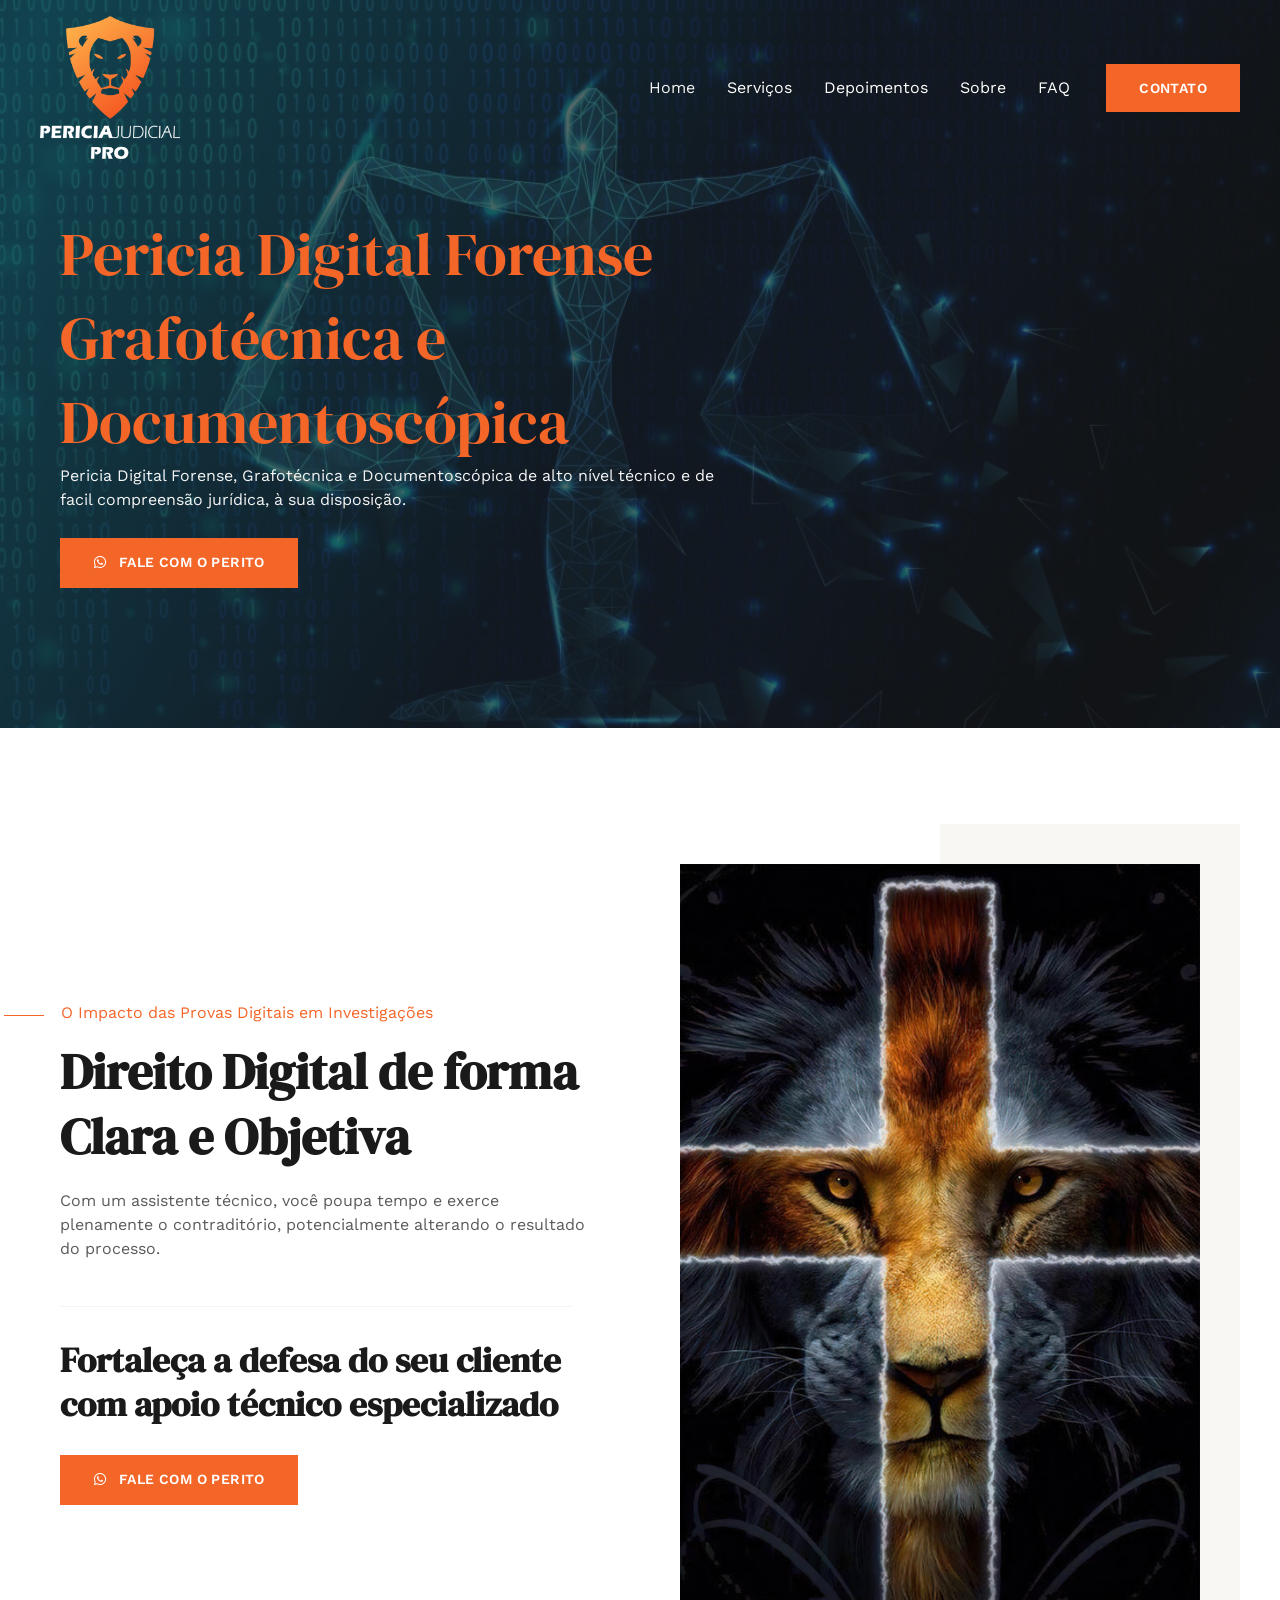
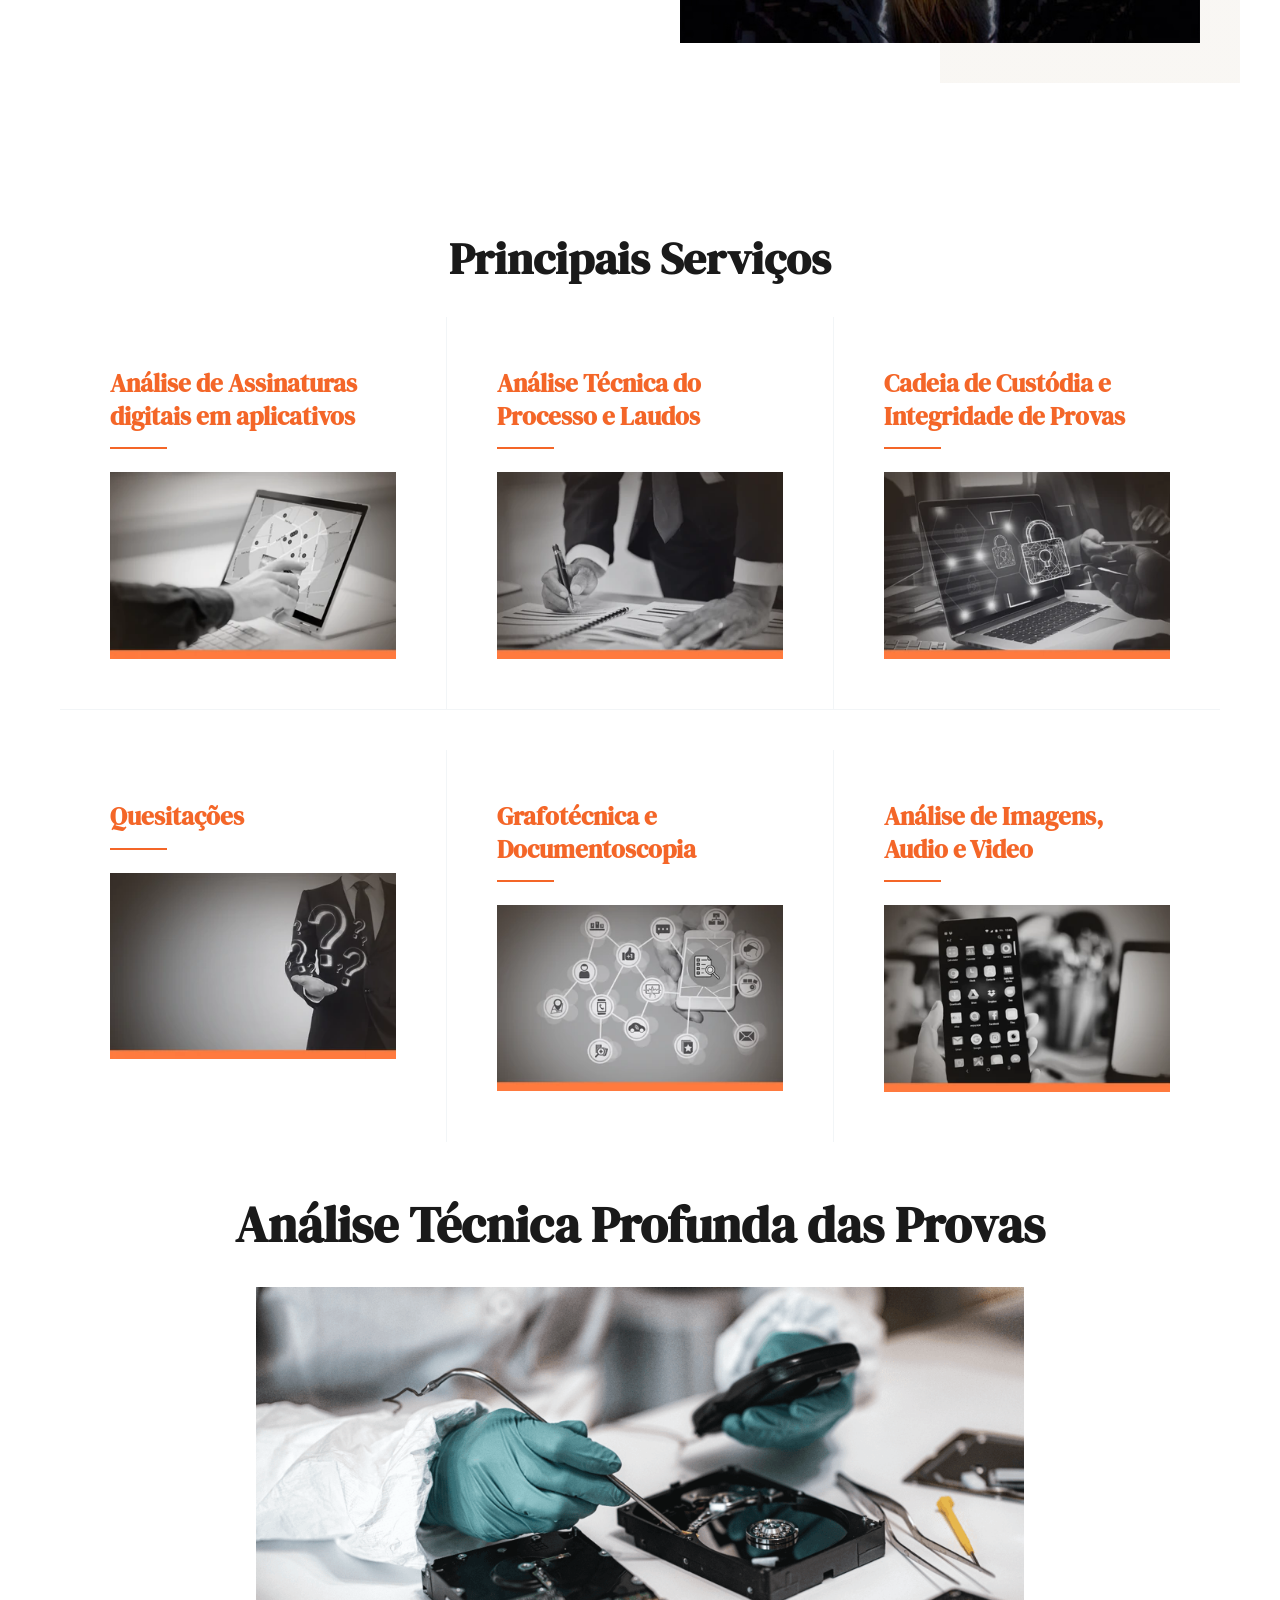
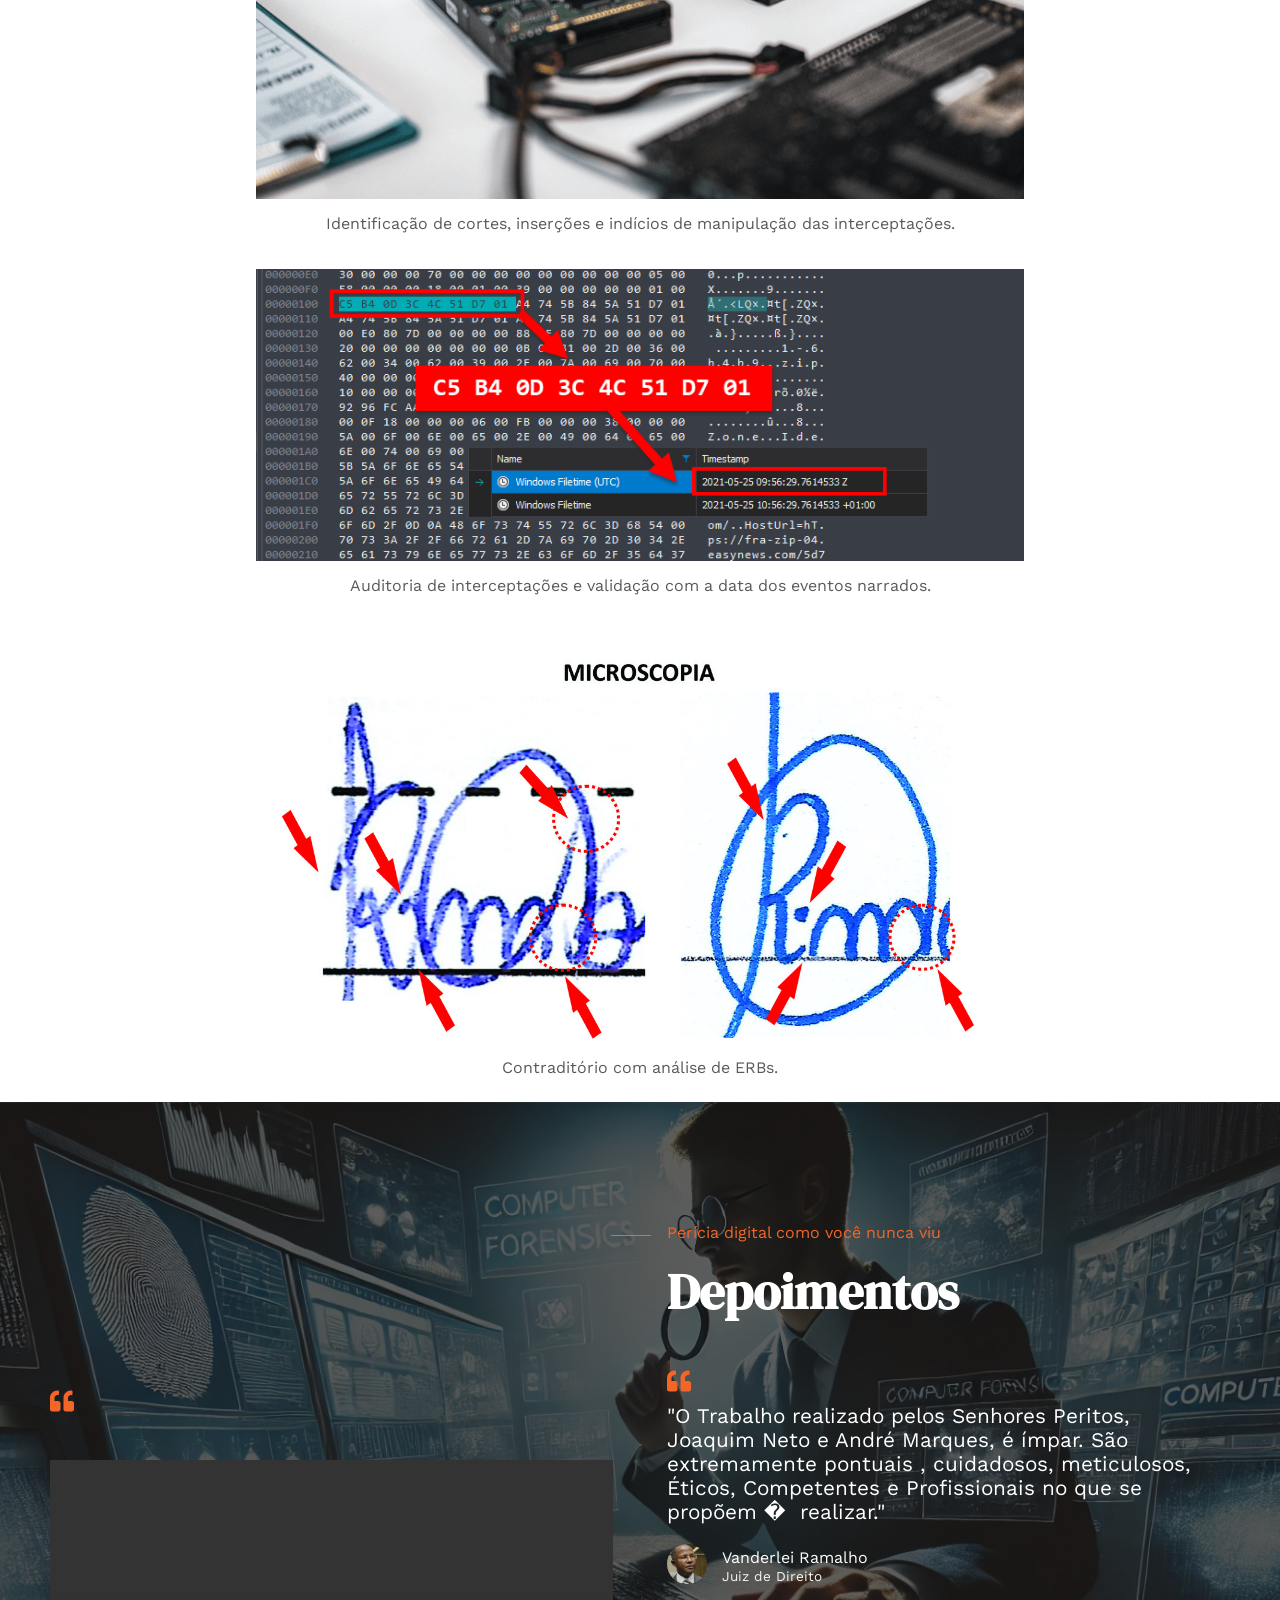
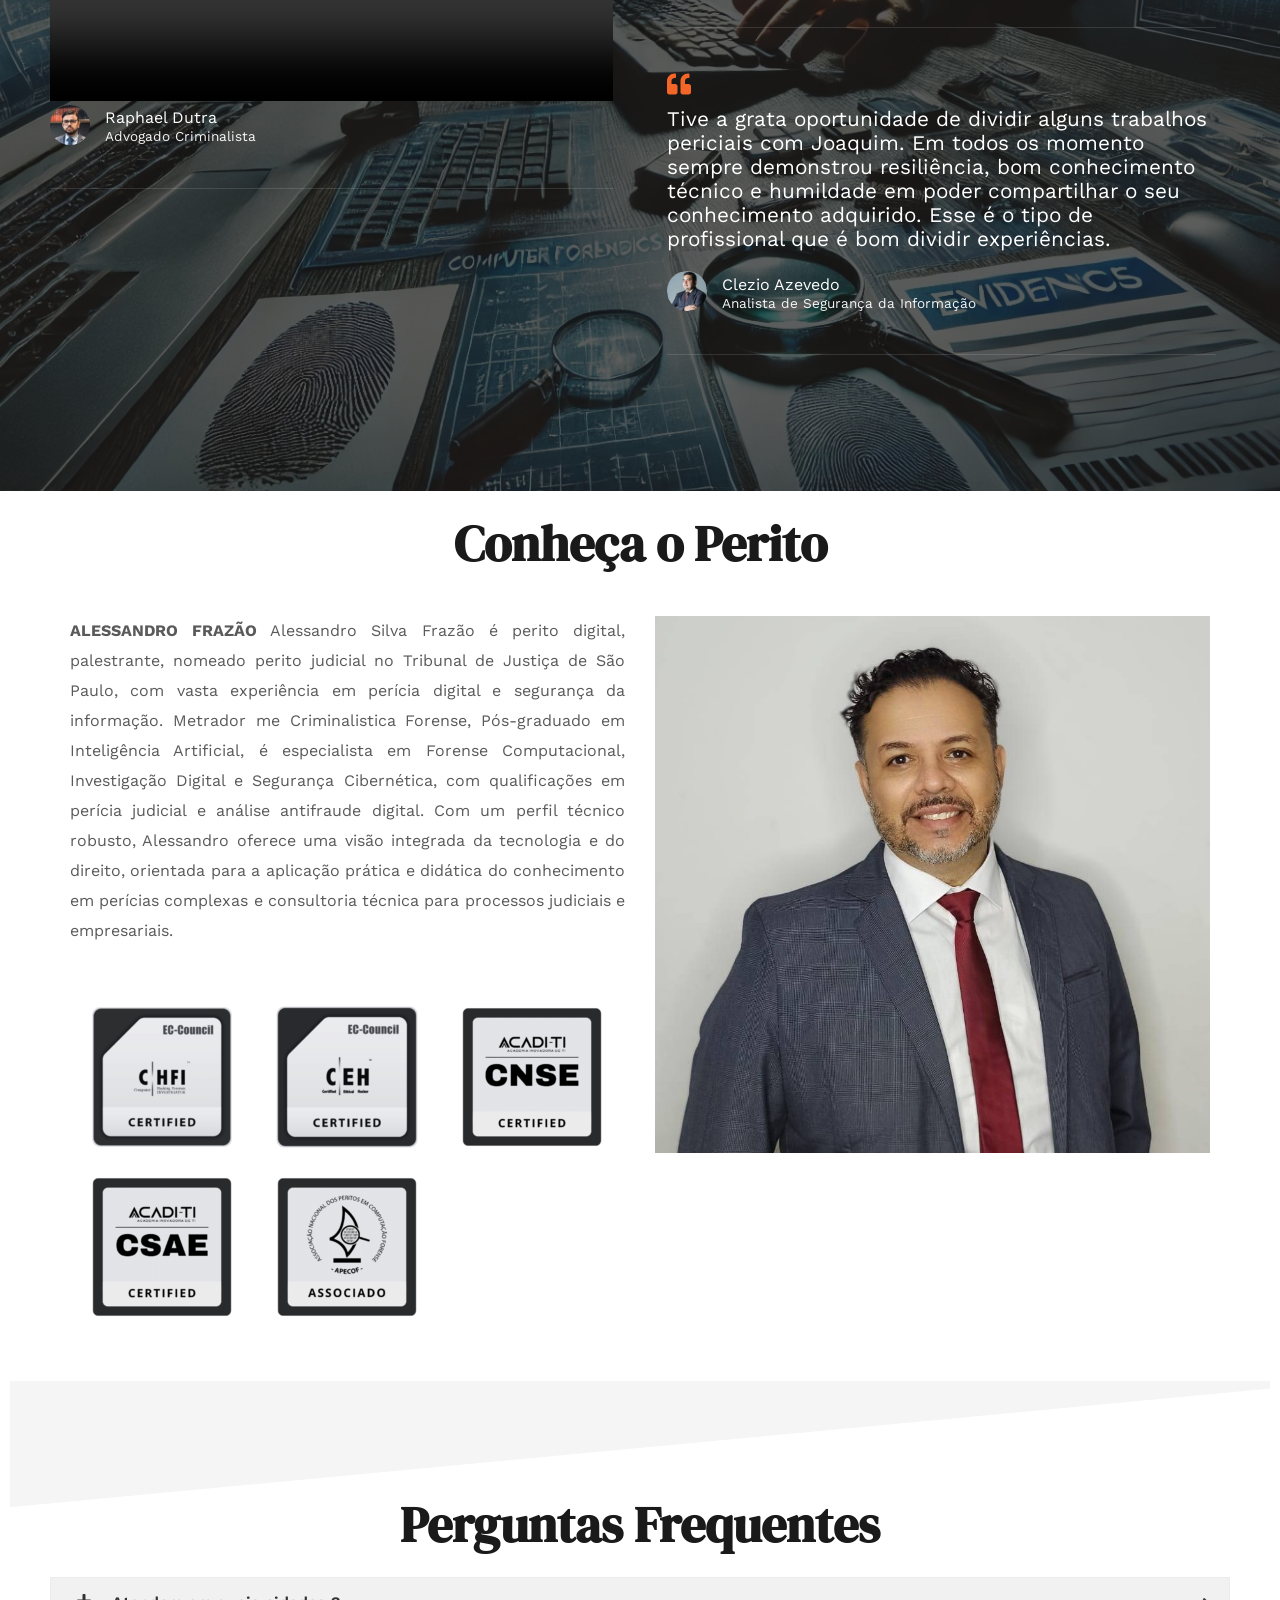
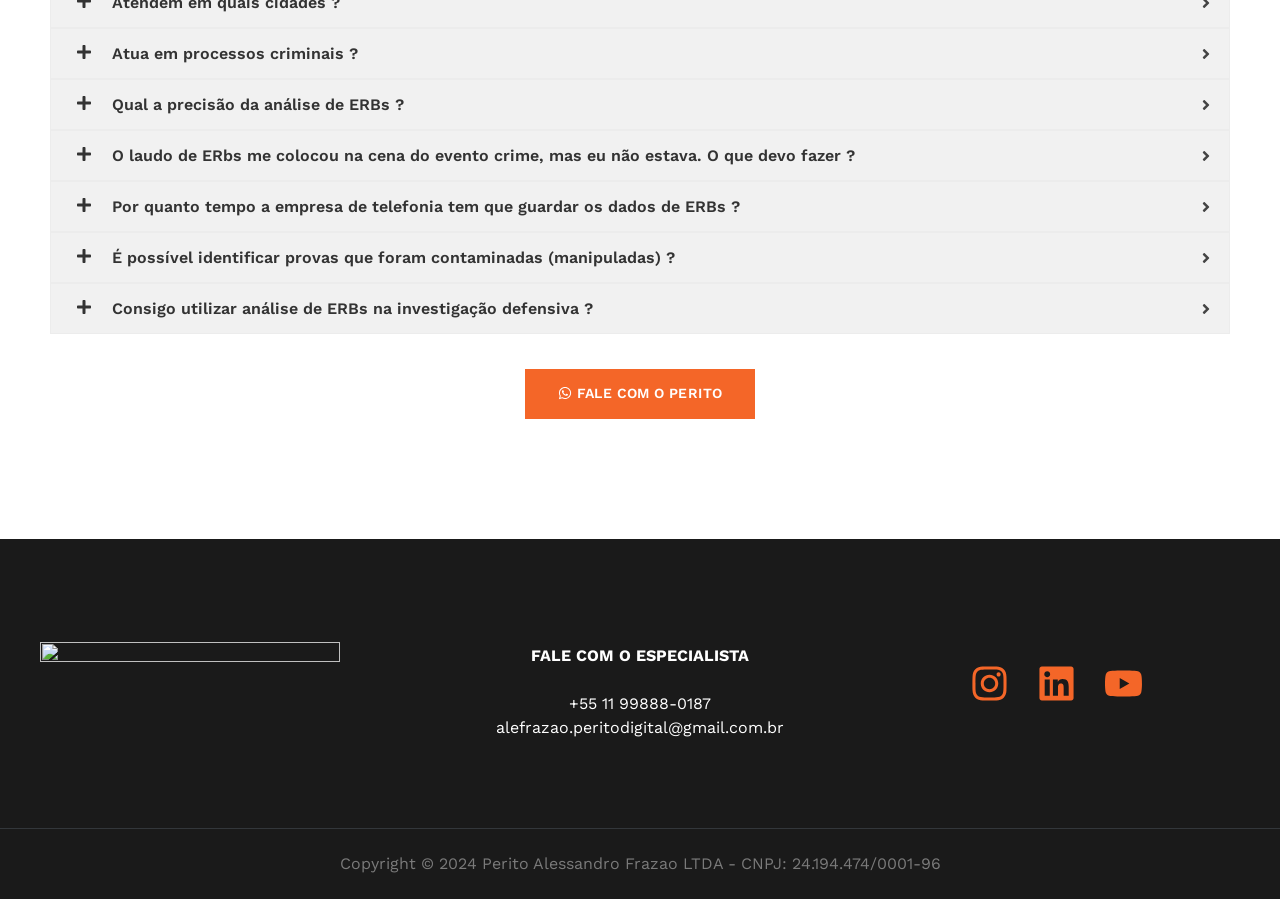
==== index.html @ 568a7c65 "Commit Index 2" ====
<!DOCTYPE html><html lang="pt-BR" prefix="og: https://ogp.me/ns#"><head>
<meta charset="UTF-8">
<meta name="viewport" content="width=device-width, initial-scale=1">
	 <link rel="profile" href="https://gmpg.org/xfn/11"> 
	 
<!-- Otimização para mecanismos de pesquisa pelo Rank Math - https://rankmath.com/ -->
<title>Home - Pericia Digital Forense</title>
<meta name="description" content="Pericia Digital Forense, Grafotécnica e Documentoscópica de alto nível técnico e de facil compreensão jurídica, à sua disposição.">
<meta name="robots" content="follow, index, max-snippet:-1, max-video-preview:-1, max-image-preview:large">
<link rel="canonical" href="https://periciajudicialpro.com.br/">
<meta property="og:locale" content="pt_BR">
<meta property="og:type" content="website">
<meta property="og:title" content="Home - Pericia Digital Forense">
<meta property="og:description" content="Pericia Digital Forense, Grafotécnica e Documentoscópica de alto nível técnico e de facil compreensão jurídica, à sua disposição.">
<meta property="og:url" content="https://periciajudicialpro.com.br/">
<meta property="og:site_name" content="Pericia Digital Forense">
<meta property="og:updated_time" content="2024-05-10T10:59:11-03:00">
<meta property="article:published_time" content="2024-05-01T20:29:46-03:00">
<meta property="article:modified_time" content="2024-05-10T10:59:11-03:00">
<meta name="twitter:card" content="summary_large_image">
<meta name="twitter:title" content="Home - Pericia Digital Forense">
<meta name="twitter:description" content="Pericia Digital Forense, Grafotécnica e Documentoscópica de alto nível técnico e de facil compreensão jurídica, à sua disposição.">
<meta name="twitter:label1" content="Escrito por">
<meta name="twitter:data1" content="admin">
<meta name="twitter:label2" content="Tempo para leitura">
<meta name="twitter:data2" content="2 minutos">
<script type="application/ld+json" class="rank-math-schema">{"@context":"https://schema.org","@graph":[{"@type":["Person","Organization"],"@id":"https://periciajudicialpro.com.br/#person","name":"Analise de ERBs","logo":{"@type":"ImageObject","@id":"https://periciajudicialpro.com.br/#logo","url":"https://periciajudicialpro.com.br/wp-content/uploads/2024/04/logo_brancapng-140x38-1.png","contentUrl":"https://periciajudicialpro.com.br/wp-content/uploads/2024/04/logo_brancapng-140x38-1.png","caption":"Analise de ERBs","inLanguage":"pt-BR"},"image":{"@type":"ImageObject","@id":"https://periciajudicialpro.com.br/#logo","url":"https://periciajudicialpro.com.br/wp-content/uploads/2024/04/logo_brancapng-140x38-1.png","contentUrl":"https://periciajudicialpro.com.br/wp-content/uploads/2024/04/logo_brancapng-140x38-1.png","caption":"Analise de ERBs","inLanguage":"pt-BR"}},{"@type":"WebSite","@id":"https://periciajudicialpro.com.br/#website","url":"https://periciajudicialpro.com.br","name":"Analise de ERBs","alternateName":"Perito ERBs","publisher":{"@id":"https://periciajudicialpro.com.br/#person"},"inLanguage":"pt-BR","potentialAction":{"@type":"SearchAction","target":"https://periciajudicialpro.com.br/?s={search_term_string}","query-input":"required name=search_term_string"}},{"@type":"ImageObject","@id":"https://periciajudicialpro.com.br/wp-content/uploads/2024/04/cadeia_de_custodia_leao.jpg","url":"https://periciajudicialpro.com.br/wp-content/uploads/2024/04/cadeia_de_custodia_leao.jpg","width":"200","height":"200","inLanguage":"pt-BR"},{"@type":"WebPage","@id":"https://periciajudicialpro.com.br/#webpage","url":"https://periciajudicialpro.com.br/","name":"Home - Pericia Digital Forense","datePublished":"2024-05-01T20:29:46-03:00","dateModified":"2024-05-10T10:59:11-03:00","about":{"@id":"https://periciajudicialpro.com.br/#person"},"isPartOf":{"@id":"https://periciajudicialpro.com.br/#website"},"primaryImageOfPage":{"@id":"https://periciajudicialpro.com.br/wp-content/uploads/2024/04/cadeia_de_custodia_leao.jpg"},"inLanguage":"pt-BR"},{"@type":"Person","@id":"https://periciajudicialpro.com.br/author/admin/","name":"admin","url":"https://periciajudicialpro.com.br/author/admin/","image":{"@type":"ImageObject","@id":"https://secure.gravatar.com/avatar/f4aa6463423944408a0adea5dd2dadbf?s=96&d=mm&r=g","url":"https://secure.gravatar.com/avatar/f4aa6463423944408a0adea5dd2dadbf?s=96&d=mm&r=g","caption":"admin","inLanguage":"pt-BR"},"sameAs":["https://periciajudicialpro.com.br"]},{"@type":"Article","headline":"Home - Pericia Digital Forense","keywords":"analise de erbs","datePublished":"2024-05-01T20:29:46-03:00","dateModified":"2024-05-10T10:59:11-03:00","author":{"@id":"https://periciajudicialpro.com.br/author/admin/","name":"admin"},"publisher":{"@id":"https://periciajudicialpro.com.br/#person"},"description":"Pericia Digital Forense, Grafotécnica e Documentoscópica de alto nível técnico e de facil compreensão jurídica, à sua disposição.","name":"Home - Pericia Digital Forense","@id":"https://periciajudicialpro.com.br/#richSnippet","isPartOf":{"@id":"https://periciajudicialpro.com.br/#webpage"},"image":{"@id":"https://periciajudicialpro.com.br/wp-content/uploads/2024/04/cadeia_de_custodia_leao.jpg"},"inLanguage":"pt-BR","mainEntityOfPage":{"@id":"https://periciajudicialpro.com.br/#webpage"}}]}</script>
<!-- /Plugin de SEO Rank Math para WordPress -->

<link rel="dns-prefetch" href="//fonts.googleapis.com">
<script>
window._wpemojiSettings = {"baseUrl":"https:\/\/s.w.org\/images\/core\/emoji\/15.0.3\/72x72\/","ext":".png","svgUrl":"https:\/\/s.w.org\/images\/core\/emoji\/15.0.3\/svg\/","svgExt":".svg","source":{"concatemoji":"https:\/\/periciajudicialpro.com.br\/wp-includes\/js\/wp-emoji-release.min.js?ver=6.5.5"}};
/*! This file is auto-generated */
!function(i,n){var o,s,e;function c(e){try{var t={supportTests:e,timestamp:(new Date).valueOf()};sessionStorage.setItem(o,JSON.stringify(t))}catch(e){}}function p(e,t,n){e.clearRect(0,0,e.canvas.width,e.canvas.height),e.fillText(t,0,0);var t=new Uint32Array(e.getImageData(0,0,e.canvas.width,e.canvas.height).data),r=(e.clearRect(0,0,e.canvas.width,e.canvas.height),e.fillText(n,0,0),new Uint32Array(e.getImageData(0,0,e.canvas.width,e.canvas.height).data));return t.every(function(e,t){return e===r[t]})}function u(e,t,n){switch(t){case"flag":return n(e,"\ud83c\udff3\ufe0f\u200d\u26a7\ufe0f","\ud83c\udff3\ufe0f\u200b\u26a7\ufe0f")?!1:!n(e,"\ud83c\uddfa\ud83c\uddf3","\ud83c\uddfa\u200b\ud83c\uddf3")&&!n(e,"\ud83c\udff4\udb40\udc67\udb40\udc62\udb40\udc65\udb40\udc6e\udb40\udc67\udb40\udc7f","\ud83c\udff4\u200b\udb40\udc67\u200b\udb40\udc62\u200b\udb40\udc65\u200b\udb40\udc6e\u200b\udb40\udc67\u200b\udb40\udc7f");case"emoji":return!n(e,"\ud83d\udc26\u200d\u2b1b","\ud83d\udc26\u200b\u2b1b")}return!1}function f(e,t,n){var r="undefined"!=typeof WorkerGlobalScope&&self instanceof WorkerGlobalScope?new OffscreenCanvas(300,150):i.createElement("canvas"),a=r.getContext("2d",{willReadFrequently:!0}),o=(a.textBaseline="top",a.font="600 32px Arial",{});return e.forEach(function(e){o[e]=t(a,e,n)}),o}function t(e){var t=i.createElement("script");t.src=e,t.defer=!0,i.head.appendChild(t)}"undefined"!=typeof Promise&&(o="wpEmojiSettingsSupports",s=["flag","emoji"],n.supports={everything:!0,everythingExceptFlag:!0},e=new Promise(function(e){i.addEventListener("DOMContentLoaded",e,{once:!0})}),new Promise(function(t){var n=function(){try{var e=JSON.parse(sessionStorage.getItem(o));if("object"==typeof e&&"number"==typeof e.timestamp&&(new Date).valueOf()<e.timestamp+604800&&"object"==typeof e.supportTests)return e.supportTests}catch(e){}return null}();if(!n){if("undefined"!=typeof Worker&&"undefined"!=typeof OffscreenCanvas&&"undefined"!=typeof URL&&URL.createObjectURL&&"undefined"!=typeof Blob)try{var e="postMessage("+f.toString()+"("+[JSON.stringify(s),u.toString(),p.toString()].join(",")+"));",r=new Blob([e],{type:"text/javascript"}),a=new Worker(URL.createObjectURL(r),{name:"wpTestEmojiSupports"});return void(a.onmessage=function(e){c(n=e.data),a.terminate(),t(n)})}catch(e){}c(n=f(s,u,p))}t(n)}).then(function(e){for(var t in e)n.supports[t]=e[t],n.supports.everything=n.supports.everything&&n.supports[t],"flag"!==t&&(n.supports.everythingExceptFlag=n.supports.everythingExceptFlag&&n.supports[t]);n.supports.everythingExceptFlag=n.supports.everythingExceptFlag&&!n.supports.flag,n.DOMReady=!1,n.readyCallback=function(){n.DOMReady=!0}}).then(function(){return e}).then(function(){var e;n.supports.everything||(n.readyCallback(),(e=n.source||{}).concatemoji?t(e.concatemoji):e.wpemoji&&e.twemoji&&(t(e.twemoji),t(e.wpemoji)))}))}((window,document),window._wpemojiSettings);
</script>
<link rel="stylesheet" id="astra-theme-css-css" href="css/main.min.css" media="all">
<style id="astra-theme-css-inline-css">
:root{--ast-post-nav-space:0;--ast-container-default-xlg-padding:6.67em;--ast-container-default-lg-padding:5.67em;--ast-container-default-slg-padding:4.34em;--ast-container-default-md-padding:3.34em;--ast-container-default-sm-padding:6.67em;--ast-container-default-xs-padding:2.4em;--ast-container-default-xxs-padding:1.4em;--ast-code-block-background:#EEEEEE;--ast-comment-inputs-background:#FAFAFA;--ast-normal-container-width:1200px;--ast-narrow-container-width:750px;--ast-blog-title-font-weight:normal;--ast-blog-meta-weight:inherit;}html{font-size:100%;}a,.page-title{color:var(--ast-global-color-0);}a:hover,a:focus{color:var(--ast-global-color-1);}body,button,input,select,textarea,.ast-button,.ast-custom-button{font-family:'Work Sans',sans-serif;font-weight:400;font-size:16px;font-size:1rem;line-height:var(--ast-body-line-height,1.5em);}blockquote{color:var(--ast-global-color-3);}h1,.entry-content h1,.entry-content h1 a,h2,.entry-content h2,.entry-content h2 a,h3,.entry-content h3,.entry-content h3 a,h4,.entry-content h4,.entry-content h4 a,h5,.entry-content h5,.entry-content h5 a,h6,.entry-content h6,.entry-content h6 a,.site-title,.site-title a{font-family:'DM Serif Display',serif;font-weight:600;}.site-title{font-size:35px;font-size:2.1875rem;display:none;}header .custom-logo-link img{max-width:170px;}.astra-logo-svg{width:170px;}.site-header .site-description{font-size:15px;font-size:0.9375rem;display:none;}.entry-title{font-size:30px;font-size:1.875rem;}.archive .ast-article-post .ast-article-inner,.blog .ast-article-post .ast-article-inner,.archive .ast-article-post .ast-article-inner:hover,.blog .ast-article-post .ast-article-inner:hover{overflow:hidden;}h1,.entry-content h1,.entry-content h1 a{font-size:60px;font-size:3.75rem;font-weight:300;font-family:'DM Serif Display',serif;line-height:1.4em;}h2,.entry-content h2,.entry-content h2 a{font-size:50px;font-size:3.125rem;font-family:'DM Serif Display',serif;line-height:1.3em;}h3,.entry-content h3,.entry-content h3 a{font-size:45px;font-size:2.8125rem;font-family:'DM Serif Display',serif;line-height:1.3em;}h4,.entry-content h4,.entry-content h4 a{font-size:40px;font-size:2.5rem;line-height:1.2em;font-family:'DM Serif Display',serif;}h5,.entry-content h5,.entry-content h5 a{font-size:35px;font-size:2.1875rem;line-height:1.2em;font-family:'DM Serif Display',serif;}h6,.entry-content h6,.entry-content h6 a{font-size:35px;font-size:2.1875rem;line-height:1.25em;font-family:'DM Serif Display',serif;}::selection{background-color:var(--ast-global-color-0);color:#ffffff;}body,h1,.entry-title a,.entry-content h1,.entry-content h1 a,h2,.entry-content h2,.entry-content h2 a,h3,.entry-content h3,.entry-content h3 a,h4,.entry-content h4,.entry-content h4 a,h5,.entry-content h5,.entry-content h5 a,h6,.entry-content h6,.entry-content h6 a{color:var(--ast-global-color-3);}.tagcloud a:hover,.tagcloud a:focus,.tagcloud a.current-item{color:#ffffff;border-color:var(--ast-global-color-0);background-color:var(--ast-global-color-0);}input:focus,input[type="text"]:focus,input[type="email"]:focus,input[type="url"]:focus,input[type="password"]:focus,input[type="reset"]:focus,input[type="search"]:focus,textarea:focus{border-color:var(--ast-global-color-0);}input[type="radio"]:checked,input[type=reset],input[type="checkbox"]:checked,input[type="checkbox"]:hover:checked,input[type="checkbox"]:focus:checked,input[type=range]::-webkit-slider-thumb{border-color:var(--ast-global-color-0);background-color:var(--ast-global-color-0);box-shadow:none;}.site-footer a:hover + .post-count,.site-footer a:focus + .post-count{background:var(--ast-global-color-0);border-color:var(--ast-global-color-0);}.single .nav-links .nav-previous,.single .nav-links .nav-next{color:var(--ast-global-color-0);}.entry-meta,.entry-meta *{line-height:1.45;color:var(--ast-global-color-0);}.entry-meta a:not(.ast-button):hover,.entry-meta a:not(.ast-button):hover *,.entry-meta a:not(.ast-button):focus,.entry-meta a:not(.ast-button):focus *,.page-links > .page-link,.page-links .page-link:hover,.post-navigation a:hover{color:var(--ast-global-color-1);}#cat option,.secondary .calendar_wrap thead a,.secondary .calendar_wrap thead a:visited{color:var(--ast-global-color-0);}.secondary .calendar_wrap #today,.ast-progress-val span{background:var(--ast-global-color-0);}.secondary a:hover + .post-count,.secondary a:focus + .post-count{background:var(--ast-global-color-0);border-color:var(--ast-global-color-0);}.calendar_wrap #today > a{color:#ffffff;}.page-links .page-link,.single .post-navigation a{color:var(--ast-global-color-0);}.ast-search-menu-icon .search-form button.search-submit{padding:0 4px;}.ast-search-menu-icon form.search-form{padding-right:0;}.ast-search-menu-icon.slide-search input.search-field{width:0;}.ast-header-search .ast-search-menu-icon.ast-dropdown-active .search-form,.ast-header-search .ast-search-menu-icon.ast-dropdown-active .search-field:focus{transition:all 0.2s;}.search-form input.search-field:focus{outline:none;}.wp-block-latest-posts > li > a{color:var(--ast-global-color-2);}.widget-title,.widget .wp-block-heading{font-size:22px;font-size:1.375rem;color:var(--ast-global-color-3);}.ast-search-menu-icon.slide-search a:focus-visible:focus-visible,.astra-search-icon:focus-visible,#close:focus-visible,a:focus-visible,.ast-menu-toggle:focus-visible,.site .skip-link:focus-visible,.wp-block-loginout input:focus-visible,.wp-block-search.wp-block-search__button-inside .wp-block-search__inside-wrapper,.ast-header-navigation-arrow:focus-visible,.woocommerce .wc-proceed-to-checkout > .checkout-button:focus-visible,.woocommerce .woocommerce-MyAccount-navigation ul li a:focus-visible,.ast-orders-table__row .ast-orders-table__cell:focus-visible,.woocommerce .woocommerce-order-details .order-again > .button:focus-visible,.woocommerce .woocommerce-message a.button.wc-forward:focus-visible,.woocommerce #minus_qty:focus-visible,.woocommerce #plus_qty:focus-visible,a#ast-apply-coupon:focus-visible,.woocommerce .woocommerce-info a:focus-visible,.woocommerce .astra-shop-summary-wrap a:focus-visible,.woocommerce a.wc-forward:focus-visible,#ast-apply-coupon:focus-visible,.woocommerce-js .woocommerce-mini-cart-item a.remove:focus-visible,#close:focus-visible,.button.search-submit:focus-visible,#search_submit:focus,.normal-search:focus-visible{outline-style:dotted;outline-color:inherit;outline-width:thin;}input:focus,input[type="text"]:focus,input[type="email"]:focus,input[type="url"]:focus,input[type="password"]:focus,input[type="reset"]:focus,input[type="search"]:focus,input[type="number"]:focus,textarea:focus,.wp-block-search__input:focus,[data-section="section-header-mobile-trigger"] .ast-button-wrap .ast-mobile-menu-trigger-minimal:focus,.ast-mobile-popup-drawer.active .menu-toggle-close:focus,.woocommerce-ordering select.orderby:focus,#ast-scroll-top:focus,#coupon_code:focus,.woocommerce-page #comment:focus,.woocommerce #reviews #respond input#submit:focus,.woocommerce a.add_to_cart_button:focus,.woocommerce .button.single_add_to_cart_button:focus,.woocommerce .woocommerce-cart-form button:focus,.woocommerce .woocommerce-cart-form__cart-item .quantity .qty:focus,.woocommerce .woocommerce-billing-fields .woocommerce-billing-fields__field-wrapper .woocommerce-input-wrapper > .input-text:focus,.woocommerce #order_comments:focus,.woocommerce #place_order:focus,.woocommerce .woocommerce-address-fields .woocommerce-address-fields__field-wrapper .woocommerce-input-wrapper > .input-text:focus,.woocommerce .woocommerce-MyAccount-content form button:focus,.woocommerce .woocommerce-MyAccount-content .woocommerce-EditAccountForm .woocommerce-form-row .woocommerce-Input.input-text:focus,.woocommerce .ast-woocommerce-container .woocommerce-pagination ul.page-numbers li a:focus,body #content .woocommerce form .form-row .select2-container--default .select2-selection--single:focus,#ast-coupon-code:focus,.woocommerce.woocommerce-js .quantity input[type=number]:focus,.woocommerce-js .woocommerce-mini-cart-item .quantity input[type=number]:focus,.woocommerce p#ast-coupon-trigger:focus{border-style:dotted;border-color:inherit;border-width:thin;}input{outline:none;}.site-logo-img img{ transition:all 0.2s linear;}body .ast-oembed-container *{position:absolute;top:0;width:100%;height:100%;left:0;}body .wp-block-embed-pocket-casts .ast-oembed-container *{position:unset;}.ast-single-post-featured-section + article {margin-top: 2em;}.site-content .ast-single-post-featured-section img {width: 100%;overflow: hidden;object-fit: cover;}.site > .ast-single-related-posts-container {margin-top: 0;}@media (min-width: 769px) {.ast-desktop .ast-container--narrow {max-width: var(--ast-narrow-container-width);margin: 0 auto;}}.ast-page-builder-template .hentry {margin: 0;}.ast-page-builder-template .site-content > .ast-container {max-width: 100%;padding: 0;}.ast-page-builder-template .site .site-content #primary {padding: 0;margin: 0;}.ast-page-builder-template .no-results {text-align: center;margin: 4em auto;}.ast-page-builder-template .ast-pagination {padding: 2em;}.ast-page-builder-template .entry-header.ast-no-title.ast-no-thumbnail {margin-top: 0;}.ast-page-builder-template .entry-header.ast-header-without-markup {margin-top: 0;margin-bottom: 0;}.ast-page-builder-template .entry-header.ast-no-title.ast-no-meta {margin-bottom: 0;}.ast-page-builder-template.single .post-navigation {padding-bottom: 2em;}.ast-page-builder-template.single-post .site-content > .ast-container {max-width: 100%;}.ast-page-builder-template .entry-header {margin-top: 4em;margin-left: auto;margin-right: auto;padding-left: 20px;padding-right: 20px;}.single.ast-page-builder-template .entry-header {padding-left: 20px;padding-right: 20px;}.ast-page-builder-template .ast-archive-description {margin: 4em auto 0;padding-left: 20px;padding-right: 20px;}.ast-page-builder-template.ast-no-sidebar .entry-content .alignwide {margin-left: 0;margin-right: 0;}@media (max-width:768.9px){#ast-desktop-header{display:none;}}@media (min-width:769px){#ast-mobile-header{display:none;}}.wp-block-buttons.aligncenter{justify-content:center;}.wp-block-buttons .wp-block-button.is-style-outline .wp-block-button__link.wp-element-button,.ast-outline-button,.wp-block-uagb-buttons-child .uagb-buttons-repeater.ast-outline-button{border-color:var(--ast-global-color-0);border-top-width:2px;border-right-width:2px;border-bottom-width:2px;border-left-width:2px;font-family:inherit;font-weight:600;font-size:14px;font-size:0.875rem;line-height:1em;border-top-left-radius:0px;border-top-right-radius:0px;border-bottom-right-radius:0px;border-bottom-left-radius:0px;}.wp-block-button.is-style-outline .wp-block-button__link:hover,.wp-block-buttons .wp-block-button.is-style-outline .wp-block-button__link:focus,.wp-block-buttons .wp-block-button.is-style-outline > .wp-block-button__link:not(.has-text-color):hover,.wp-block-buttons .wp-block-button.wp-block-button__link.is-style-outline:not(.has-text-color):hover,.ast-outline-button:hover,.ast-outline-button:focus,.wp-block-uagb-buttons-child .uagb-buttons-repeater.ast-outline-button:hover,.wp-block-uagb-buttons-child .uagb-buttons-repeater.ast-outline-button:focus{background-color:rgba(26,26,26,0);border-color:var(--ast-global-color-0);}.wp-block-button .wp-block-button__link.wp-element-button.is-style-outline:not(.has-background),.wp-block-button.is-style-outline>.wp-block-button__link.wp-element-button:not(.has-background),.ast-outline-button{background-color:var(--ast-global-color-0);}.entry-content[ast-blocks-layout] > figure{margin-bottom:1em;}@media (max-width:768px){.ast-separate-container #primary,.ast-separate-container #secondary{padding:1.5em 0;}#primary,#secondary{padding:1.5em 0;margin:0;}.ast-left-sidebar #content > .ast-container{display:flex;flex-direction:column-reverse;width:100%;}.ast-separate-container .ast-article-post,.ast-separate-container .ast-article-single{padding:1.5em 2.14em;}.ast-author-box img.avatar{margin:20px 0 0 0;}}@media (min-width:769px){.ast-separate-container.ast-right-sidebar #primary,.ast-separate-container.ast-left-sidebar #primary{border:0;}.search-no-results.ast-separate-container #primary{margin-bottom:4em;}}.elementor-button-wrapper .elementor-button{border-style:solid;text-decoration:none;border-top-width:1px;border-right-width:1px;border-left-width:1px;border-bottom-width:1px;}body .elementor-button.elementor-size-sm,body .elementor-button.elementor-size-xs,body .elementor-button.elementor-size-md,body .elementor-button.elementor-size-lg,body .elementor-button.elementor-size-xl,body .elementor-button{border-top-left-radius:0px;border-top-right-radius:0px;border-bottom-right-radius:0px;border-bottom-left-radius:0px;padding-top:16px;padding-right:32px;padding-bottom:16px;padding-left:32px;}.elementor-button-wrapper .elementor-button{border-color:var(--ast-global-color-0);background-color:var(--ast-global-color-0);}.elementor-button-wrapper .elementor-button:hover,.elementor-button-wrapper .elementor-button:focus{color:var(--ast-global-color-0);background-color:rgba(26,26,26,0);border-color:var(--ast-global-color-0);}.wp-block-button .wp-block-button__link ,.elementor-button-wrapper .elementor-button,.elementor-button-wrapper .elementor-button:visited{color:var(--ast-global-color-5);}.elementor-button-wrapper .elementor-button{font-weight:600;font-size:14px;font-size:0.875rem;line-height:1em;text-transform:uppercase;letter-spacing:0.4px;}body .elementor-button.elementor-size-sm,body .elementor-button.elementor-size-xs,body .elementor-button.elementor-size-md,body .elementor-button.elementor-size-lg,body .elementor-button.elementor-size-xl,body .elementor-button{font-size:14px;font-size:0.875rem;}.wp-block-button .wp-block-button__link:hover,.wp-block-button .wp-block-button__link:focus{color:var(--ast-global-color-0);background-color:rgba(26,26,26,0);border-color:var(--ast-global-color-0);}.elementor-widget-heading h1.elementor-heading-title{line-height:1.4em;}.elementor-widget-heading h2.elementor-heading-title{line-height:1.3em;}.elementor-widget-heading h3.elementor-heading-title{line-height:1.3em;}.elementor-widget-heading h4.elementor-heading-title{line-height:1.2em;}.elementor-widget-heading h5.elementor-heading-title{line-height:1.2em;}.elementor-widget-heading h6.elementor-heading-title{line-height:1.25em;}.wp-block-button .wp-block-button__link,.wp-block-search .wp-block-search__button,body .wp-block-file .wp-block-file__button{border-style:solid;border-top-width:1px;border-right-width:1px;border-left-width:1px;border-bottom-width:1px;border-color:var(--ast-global-color-0);background-color:var(--ast-global-color-0);color:var(--ast-global-color-5);font-family:inherit;font-weight:600;line-height:1em;text-transform:uppercase;letter-spacing:0.4px;font-size:14px;font-size:0.875rem;border-top-left-radius:0px;border-top-right-radius:0px;border-bottom-right-radius:0px;border-bottom-left-radius:0px;padding-top:16px;padding-right:32px;padding-bottom:16px;padding-left:32px;}.menu-toggle,button,.ast-button,.ast-custom-button,.button,input#submit,input[type="button"],input[type="submit"],input[type="reset"],form[CLASS*="wp-block-search__"].wp-block-search .wp-block-search__inside-wrapper .wp-block-search__button,body .wp-block-file .wp-block-file__button,.woocommerce-js a.button,.woocommerce button.button,.woocommerce .woocommerce-message a.button,.woocommerce #respond input#submit.alt,.woocommerce input.button.alt,.woocommerce input.button,.woocommerce input.button:disabled,.woocommerce input.button:disabled[disabled],.woocommerce input.button:disabled:hover,.woocommerce input.button:disabled[disabled]:hover,.woocommerce #respond input#submit,.woocommerce button.button.alt.disabled,.wc-block-grid__products .wc-block-grid__product .wp-block-button__link,.wc-block-grid__product-onsale,[CLASS*="wc-block"] button,.woocommerce-js .astra-cart-drawer .astra-cart-drawer-content .woocommerce-mini-cart__buttons .button:not(.checkout):not(.ast-continue-shopping),.woocommerce-js .astra-cart-drawer .astra-cart-drawer-content .woocommerce-mini-cart__buttons a.checkout,.woocommerce button.button.alt.disabled.wc-variation-selection-needed,[CLASS*="wc-block"] .wc-block-components-button{border-style:solid;border-top-width:1px;border-right-width:1px;border-left-width:1px;border-bottom-width:1px;color:var(--ast-global-color-5);border-color:var(--ast-global-color-0);background-color:var(--ast-global-color-0);padding-top:16px;padding-right:32px;padding-bottom:16px;padding-left:32px;font-family:inherit;font-weight:600;font-size:14px;font-size:0.875rem;line-height:1em;text-transform:uppercase;letter-spacing:0.4px;border-top-left-radius:0px;border-top-right-radius:0px;border-bottom-right-radius:0px;border-bottom-left-radius:0px;}button:focus,.menu-toggle:hover,button:hover,.ast-button:hover,.ast-custom-button:hover .button:hover,.ast-custom-button:hover ,input[type=reset]:hover,input[type=reset]:focus,input#submit:hover,input#submit:focus,input[type="button"]:hover,input[type="button"]:focus,input[type="submit"]:hover,input[type="submit"]:focus,form[CLASS*="wp-block-search__"].wp-block-search .wp-block-search__inside-wrapper .wp-block-search__button:hover,form[CLASS*="wp-block-search__"].wp-block-search .wp-block-search__inside-wrapper .wp-block-search__button:focus,body .wp-block-file .wp-block-file__button:hover,body .wp-block-file .wp-block-file__button:focus,.woocommerce-js a.button:hover,.woocommerce button.button:hover,.woocommerce .woocommerce-message a.button:hover,.woocommerce #respond input#submit:hover,.woocommerce #respond input#submit.alt:hover,.woocommerce input.button.alt:hover,.woocommerce input.button:hover,.woocommerce button.button.alt.disabled:hover,.wc-block-grid__products .wc-block-grid__product .wp-block-button__link:hover,[CLASS*="wc-block"] button:hover,.woocommerce-js .astra-cart-drawer .astra-cart-drawer-content .woocommerce-mini-cart__buttons .button:not(.checkout):not(.ast-continue-shopping):hover,.woocommerce-js .astra-cart-drawer .astra-cart-drawer-content .woocommerce-mini-cart__buttons a.checkout:hover,.woocommerce button.button.alt.disabled.wc-variation-selection-needed:hover,[CLASS*="wc-block"] .wc-block-components-button:hover,[CLASS*="wc-block"] .wc-block-components-button:focus{color:var(--ast-global-color-0);background-color:rgba(26,26,26,0);border-color:var(--ast-global-color-0);}@media (max-width:768px){.ast-mobile-header-stack .main-header-bar .ast-search-menu-icon{display:inline-block;}.ast-header-break-point.ast-header-custom-item-outside .ast-mobile-header-stack .main-header-bar .ast-search-icon{margin:0;}.ast-comment-avatar-wrap img{max-width:2.5em;}.ast-comment-meta{padding:0 1.8888em 1.3333em;}.ast-separate-container .ast-comment-list li.depth-1{padding:1.5em 2.14em;}.ast-separate-container .comment-respond{padding:2em 2.14em;}}@media (min-width:544px){.ast-container{max-width:100%;}}@media (max-width:544px){.ast-separate-container .ast-article-post,.ast-separate-container .ast-article-single,.ast-separate-container .comments-title,.ast-separate-container .ast-archive-description{padding:1.5em 1em;}.ast-separate-container #content .ast-container{padding-left:0.54em;padding-right:0.54em;}.ast-separate-container .ast-comment-list .bypostauthor{padding:.5em;}.ast-search-menu-icon.ast-dropdown-active .search-field{width:170px;}}body,.ast-separate-container{background-color:var(--ast-global-color-4);;background-image:none;;}@media (max-width:768px){.widget-title{font-size:22px;font-size:1.375rem;}body,button,input,select,textarea,.ast-button,.ast-custom-button{font-size:16px;font-size:1rem;}#secondary,#secondary button,#secondary input,#secondary select,#secondary textarea{font-size:16px;font-size:1rem;}.site-title{display:none;}.site-header .site-description{display:none;}h1,.entry-content h1,.entry-content h1 a{font-size:40px;}h2,.entry-content h2,.entry-content h2 a{font-size:32px;}h3,.entry-content h3,.entry-content h3 a{font-size:26px;}h4,.entry-content h4,.entry-content h4 a{font-size:20px;font-size:1.25rem;}h5,.entry-content h5,.entry-content h5 a{font-size:17px;font-size:1.0625rem;}h6,.entry-content h6,.entry-content h6 a{font-size:15px;font-size:0.9375rem;}}@media (max-width:544px){.widget-title{font-size:22px;font-size:1.375rem;}body,button,input,select,textarea,.ast-button,.ast-custom-button{font-size:16px;font-size:1rem;}#secondary,#secondary button,#secondary input,#secondary select,#secondary textarea{font-size:16px;font-size:1rem;}.site-title{display:none;}.site-header .site-description{display:none;}h1,.entry-content h1,.entry-content h1 a{font-size:36px;}h2,.entry-content h2,.entry-content h2 a{font-size:28px;}h3,.entry-content h3,.entry-content h3 a{font-size:22px;}h4,.entry-content h4,.entry-content h4 a{font-size:18px;font-size:1.125rem;}h5,.entry-content h5,.entry-content h5 a{font-size:15px;font-size:0.9375rem;}h6,.entry-content h6,.entry-content h6 a{font-size:14px;font-size:0.875rem;}}@media (max-width:544px){html{font-size:100%;}}@media (min-width:769px){.ast-container{max-width:1240px;}}@media (min-width:769px){.site-content .ast-container{display:flex;}}@media (max-width:768px){.site-content .ast-container{flex-direction:column;}}@media (min-width:769px){.main-header-menu .sub-menu .menu-item.ast-left-align-sub-menu:hover > .sub-menu,.main-header-menu .sub-menu .menu-item.ast-left-align-sub-menu.focus > .sub-menu{margin-left:-2px;}}.ast-theme-transparent-header [data-section="section-header-mobile-trigger"] .ast-button-wrap .ast-mobile-menu-trigger-fill,.ast-theme-transparent-header [data-section="section-header-mobile-trigger"] .ast-button-wrap .ast-mobile-menu-trigger-minimal{border:none;}.site .comments-area{padding-bottom:3em;}.wp-block-file {display: flex;align-items: center;flex-wrap: wrap;justify-content: space-between;}.wp-block-pullquote {border: none;}.wp-block-pullquote blockquote::before {content: "\201D";font-family: "Helvetica",sans-serif;display: flex;transform: rotate( 180deg );font-size: 6rem;font-style: normal;line-height: 1;font-weight: bold;align-items: center;justify-content: center;}.has-text-align-right > blockquote::before {justify-content: flex-start;}.has-text-align-left > blockquote::before {justify-content: flex-end;}figure.wp-block-pullquote.is-style-solid-color blockquote {max-width: 100%;text-align: inherit;}html body {--wp--custom--ast-default-block-top-padding: 3em;--wp--custom--ast-default-block-right-padding: 3em;--wp--custom--ast-default-block-bottom-padding: 3em;--wp--custom--ast-default-block-left-padding: 3em;--wp--custom--ast-container-width: 1200px;--wp--custom--ast-content-width-size: 1200px;--wp--custom--ast-wide-width-size: calc(1200px + var(--wp--custom--ast-default-block-left-padding) + var(--wp--custom--ast-default-block-right-padding));}.ast-narrow-container {--wp--custom--ast-content-width-size: 750px;--wp--custom--ast-wide-width-size: 750px;}@media(max-width: 768px) {html body {--wp--custom--ast-default-block-top-padding: 3em;--wp--custom--ast-default-block-right-padding: 2em;--wp--custom--ast-default-block-bottom-padding: 3em;--wp--custom--ast-default-block-left-padding: 2em;}}@media(max-width: 544px) {html body {--wp--custom--ast-default-block-top-padding: 3em;--wp--custom--ast-default-block-right-padding: 1.5em;--wp--custom--ast-default-block-bottom-padding: 3em;--wp--custom--ast-default-block-left-padding: 1.5em;}}.entry-content > .wp-block-group,.entry-content > .wp-block-cover,.entry-content > .wp-block-columns {padding-top: var(--wp--custom--ast-default-block-top-padding);padding-right: var(--wp--custom--ast-default-block-right-padding);padding-bottom: var(--wp--custom--ast-default-block-bottom-padding);padding-left: var(--wp--custom--ast-default-block-left-padding);}.ast-plain-container.ast-no-sidebar .entry-content > .alignfull,.ast-page-builder-template .ast-no-sidebar .entry-content > .alignfull {margin-left: calc( -50vw + 50%);margin-right: calc( -50vw + 50%);max-width: 100vw;width: 100vw;}.ast-plain-container.ast-no-sidebar .entry-content .alignfull .alignfull,.ast-page-builder-template.ast-no-sidebar .entry-content .alignfull .alignfull,.ast-plain-container.ast-no-sidebar .entry-content .alignfull .alignwide,.ast-page-builder-template.ast-no-sidebar .entry-content .alignfull .alignwide,.ast-plain-container.ast-no-sidebar .entry-content .alignwide .alignfull,.ast-page-builder-template.ast-no-sidebar .entry-content .alignwide .alignfull,.ast-plain-container.ast-no-sidebar .entry-content .alignwide .alignwide,.ast-page-builder-template.ast-no-sidebar .entry-content .alignwide .alignwide,.ast-plain-container.ast-no-sidebar .entry-content .wp-block-column .alignfull,.ast-page-builder-template.ast-no-sidebar .entry-content .wp-block-column .alignfull,.ast-plain-container.ast-no-sidebar .entry-content .wp-block-column .alignwide,.ast-page-builder-template.ast-no-sidebar .entry-content .wp-block-column .alignwide {margin-left: auto;margin-right: auto;width: 100%;}[ast-blocks-layout] .wp-block-separator:not(.is-style-dots) {height: 0;}[ast-blocks-layout] .wp-block-separator {margin: 20px auto;}[ast-blocks-layout] .wp-block-separator:not(.is-style-wide):not(.is-style-dots) {max-width: 100px;}[ast-blocks-layout] .wp-block-separator.has-background {padding: 0;}.entry-content[ast-blocks-layout] > * {max-width: var(--wp--custom--ast-content-width-size);margin-left: auto;margin-right: auto;}.entry-content[ast-blocks-layout] > .alignwide {max-width: var(--wp--custom--ast-wide-width-size);}.entry-content[ast-blocks-layout] .alignfull {max-width: none;}.entry-content .wp-block-columns {margin-bottom: 0;}blockquote {margin: 1.5em;border-color: rgba(0,0,0,0.05);}.wp-block-quote:not(.has-text-align-right):not(.has-text-align-center) {border-left: 5px solid rgba(0,0,0,0.05);}.has-text-align-right > blockquote,blockquote.has-text-align-right {border-right: 5px solid rgba(0,0,0,0.05);}.has-text-align-left > blockquote,blockquote.has-text-align-left {border-left: 5px solid rgba(0,0,0,0.05);}.wp-block-site-tagline,.wp-block-latest-posts .read-more {margin-top: 15px;}.wp-block-loginout p label {display: block;}.wp-block-loginout p:not(.login-remember):not(.login-submit) input {width: 100%;}.wp-block-loginout input:focus {border-color: transparent;}.wp-block-loginout input:focus {outline: thin dotted;}.entry-content .wp-block-media-text .wp-block-media-text__content {padding: 0 0 0 8%;}.entry-content .wp-block-media-text.has-media-on-the-right .wp-block-media-text__content {padding: 0 8% 0 0;}.entry-content .wp-block-media-text.has-background .wp-block-media-text__content {padding: 8%;}.entry-content .wp-block-cover:not([class*="background-color"]) .wp-block-cover__inner-container,.entry-content .wp-block-cover:not([class*="background-color"]) .wp-block-cover-image-text,.entry-content .wp-block-cover:not([class*="background-color"]) .wp-block-cover-text,.entry-content .wp-block-cover-image:not([class*="background-color"]) .wp-block-cover__inner-container,.entry-content .wp-block-cover-image:not([class*="background-color"]) .wp-block-cover-image-text,.entry-content .wp-block-cover-image:not([class*="background-color"]) .wp-block-cover-text {color: var(--ast-global-color-5);}.wp-block-loginout .login-remember input {width: 1.1rem;height: 1.1rem;margin: 0 5px 4px 0;vertical-align: middle;}.wp-block-latest-posts > li > *:first-child,.wp-block-latest-posts:not(.is-grid) > li:first-child {margin-top: 0;}.wp-block-search__inside-wrapper .wp-block-search__input {padding: 0 10px;color: var(--ast-global-color-3);background: var(--ast-global-color-5);border-color: var(--ast-border-color);}.wp-block-latest-posts .read-more {margin-bottom: 1.5em;}.wp-block-search__no-button .wp-block-search__inside-wrapper .wp-block-search__input {padding-top: 5px;padding-bottom: 5px;}.wp-block-latest-posts .wp-block-latest-posts__post-date,.wp-block-latest-posts .wp-block-latest-posts__post-author {font-size: 1rem;}.wp-block-latest-posts > li > *,.wp-block-latest-posts:not(.is-grid) > li {margin-top: 12px;margin-bottom: 12px;}.ast-page-builder-template .entry-content[ast-blocks-layout] > *,.ast-page-builder-template .entry-content[ast-blocks-layout] > .alignfull > * {max-width: none;}.ast-page-builder-template .entry-content[ast-blocks-layout] > .alignwide > * {max-width: var(--wp--custom--ast-wide-width-size);}.ast-page-builder-template .entry-content[ast-blocks-layout] > .inherit-container-width > *,.ast-page-builder-template .entry-content[ast-blocks-layout] > * > *,.entry-content[ast-blocks-layout] > .wp-block-cover .wp-block-cover__inner-container {max-width: var(--wp--custom--ast-content-width-size);margin-left: auto;margin-right: auto;}.entry-content[ast-blocks-layout] .wp-block-cover:not(.alignleft):not(.alignright) {width: auto;}@media(max-width: 1200px) {.ast-separate-container .entry-content > .alignfull,.ast-separate-container .entry-content[ast-blocks-layout] > .alignwide,.ast-plain-container .entry-content[ast-blocks-layout] > .alignwide,.ast-plain-container .entry-content .alignfull {margin-left: calc(-1 * min(var(--ast-container-default-xlg-padding),20px)) ;margin-right: calc(-1 * min(var(--ast-container-default-xlg-padding),20px));}}@media(min-width: 1201px) {.ast-separate-container .entry-content > .alignfull {margin-left: calc(-1 * var(--ast-container-default-xlg-padding) );margin-right: calc(-1 * var(--ast-container-default-xlg-padding) );}.ast-separate-container .entry-content[ast-blocks-layout] > .alignwide,.ast-plain-container .entry-content[ast-blocks-layout] > .alignwide {margin-left: calc(-1 * var(--wp--custom--ast-default-block-left-padding) );margin-right: calc(-1 * var(--wp--custom--ast-default-block-right-padding) );}}@media(min-width: 768px) {.ast-separate-container .entry-content .wp-block-group.alignwide:not(.inherit-container-width) > :where(:not(.alignleft):not(.alignright)),.ast-plain-container .entry-content .wp-block-group.alignwide:not(.inherit-container-width) > :where(:not(.alignleft):not(.alignright)) {max-width: calc( var(--wp--custom--ast-content-width-size) + 80px );}.ast-plain-container.ast-right-sidebar .entry-content[ast-blocks-layout] .alignfull,.ast-plain-container.ast-left-sidebar .entry-content[ast-blocks-layout] .alignfull {margin-left: -60px;margin-right: -60px;}}@media(min-width: 544px) {.entry-content > .alignleft {margin-right: 20px;}.entry-content > .alignright {margin-left: 20px;}}@media (max-width:544px){.wp-block-columns .wp-block-column:not(:last-child){margin-bottom:20px;}.wp-block-latest-posts{margin:0;}}@media( max-width: 600px ) {.entry-content .wp-block-media-text .wp-block-media-text__content,.entry-content .wp-block-media-text.has-media-on-the-right .wp-block-media-text__content {padding: 8% 0 0;}.entry-content .wp-block-media-text.has-background .wp-block-media-text__content {padding: 8%;}}.ast-page-builder-template .entry-header {padding-left: 0;}.ast-narrow-container .site-content .wp-block-uagb-image--align-full .wp-block-uagb-image__figure {max-width: 100%;margin-left: auto;margin-right: auto;}:root .has-ast-global-color-0-color{color:var(--ast-global-color-0);}:root .has-ast-global-color-0-background-color{background-color:var(--ast-global-color-0);}:root .wp-block-button .has-ast-global-color-0-color{color:var(--ast-global-color-0);}:root .wp-block-button .has-ast-global-color-0-background-color{background-color:var(--ast-global-color-0);}:root .has-ast-global-color-1-color{color:var(--ast-global-color-1);}:root .has-ast-global-color-1-background-color{background-color:var(--ast-global-color-1);}:root .wp-block-button .has-ast-global-color-1-color{color:var(--ast-global-color-1);}:root .wp-block-button .has-ast-global-color-1-background-color{background-color:var(--ast-global-color-1);}:root .has-ast-global-color-2-color{color:var(--ast-global-color-2);}:root .has-ast-global-color-2-background-color{background-color:var(--ast-global-color-2);}:root .wp-block-button .has-ast-global-color-2-color{color:var(--ast-global-color-2);}:root .wp-block-button .has-ast-global-color-2-background-color{background-color:var(--ast-global-color-2);}:root .has-ast-global-color-3-color{color:var(--ast-global-color-3);}:root .has-ast-global-color-3-background-color{background-color:var(--ast-global-color-3);}:root .wp-block-button .has-ast-global-color-3-color{color:var(--ast-global-color-3);}:root .wp-block-button .has-ast-global-color-3-background-color{background-color:var(--ast-global-color-3);}:root .has-ast-global-color-4-color{color:var(--ast-global-color-4);}:root .has-ast-global-color-4-background-color{background-color:var(--ast-global-color-4);}:root .wp-block-button .has-ast-global-color-4-color{color:var(--ast-global-color-4);}:root .wp-block-button .has-ast-global-color-4-background-color{background-color:var(--ast-global-color-4);}:root .has-ast-global-color-5-color{color:var(--ast-global-color-5);}:root .has-ast-global-color-5-background-color{background-color:var(--ast-global-color-5);}:root .wp-block-button .has-ast-global-color-5-color{color:var(--ast-global-color-5);}:root .wp-block-button .has-ast-global-color-5-background-color{background-color:var(--ast-global-color-5);}:root .has-ast-global-color-6-color{color:var(--ast-global-color-6);}:root .has-ast-global-color-6-background-color{background-color:var(--ast-global-color-6);}:root .wp-block-button .has-ast-global-color-6-color{color:var(--ast-global-color-6);}:root .wp-block-button .has-ast-global-color-6-background-color{background-color:var(--ast-global-color-6);}:root .has-ast-global-color-7-color{color:var(--ast-global-color-7);}:root .has-ast-global-color-7-background-color{background-color:var(--ast-global-color-7);}:root .wp-block-button .has-ast-global-color-7-color{color:var(--ast-global-color-7);}:root .wp-block-button .has-ast-global-color-7-background-color{background-color:var(--ast-global-color-7);}:root .has-ast-global-color-8-color{color:var(--ast-global-color-8);}:root .has-ast-global-color-8-background-color{background-color:var(--ast-global-color-8);}:root .wp-block-button .has-ast-global-color-8-color{color:var(--ast-global-color-8);}:root .wp-block-button .has-ast-global-color-8-background-color{background-color:var(--ast-global-color-8);}:root{--ast-global-color-0: #f46628;--ast-global-color-1:#1a1a1a;--ast-global-color-2:#1a1a1a;--ast-global-color-3:#5a5a5a;--ast-global-color-4:#f5f5f5;--ast-global-color-5:#FFFFFF;--ast-global-color-6:#F2F5F7;--ast-global-color-7:#1a1a1a;--ast-global-color-8:#000000;}  :root {--ast-border-color : #dddddd;}  .ast-single-entry-banner {-js-display: flex;display: flex;flex-direction: column;justify-content: center;text-align: center;position: relative;background: #eeeeee;}  .ast-single-entry-banner[data-banner-layout="layout-1"] {max-width: 1200px;background: inherit;padding: 20px 0;}  .ast-single-entry-banner[data-banner-width-type="custom"] {margin: 0 auto;width: 100%;}  .ast-single-entry-banner + .site-content .entry-header {margin-bottom: 0;}  .site .ast-author-avatar {--ast-author-avatar-size: ;}  a.ast-underline-text {text-decoration: underline;}  .ast-container > .ast-terms-link {position: relative;display: block;}  a.ast-button.ast-badge-tax {padding: 4px 8px;border-radius: 3px;font-size: inherit;}  header.entry-header .entry-title{font-size:30px;font-size:1.875rem;}  header.entry-header > *:not(:last-child){margin-bottom:10px;}  .ast-archive-entry-banner {-js-display: flex;display: flex;flex-direction: column;justify-content: center;text-align: center;position: relative;background: #eeeeee;}  .ast-archive-entry-banner[data-banner-width-type="custom"] {margin: 0 auto;width: 100%;}  .ast-archive-entry-banner[data-banner-layout="layout-1"] {background: inherit;padding: 20px 0;text-align: left;}  body.archive .ast-archive-description{max-width:1200px;width:100%;text-align:left;padding-top:3em;padding-right:3em;padding-bottom:3em;padding-left:3em;}  body.archive .ast-archive-description .ast-archive-title,body.archive .ast-archive-description .ast-archive-title *{font-size:40px;font-size:2.5rem;}  body.archive .ast-archive-description > *:not(:last-child){margin-bottom:10px;}@media (max-width:768px){body.archive .ast-archive-description{text-align:left;}}@media (max-width:544px){body.archive .ast-archive-description{text-align:left;}}  .ast-theme-transparent-header #masthead .site-logo-img .transparent-custom-logo .astra-logo-svg{width:170px;}  .ast-theme-transparent-header #masthead .site-logo-img .transparent-custom-logo img{ max-width:170px;}@media (max-width:543px){.ast-theme-transparent-header #masthead .site-logo-img .transparent-custom-logo .astra-logo-svg{width:192px;}  .ast-theme-transparent-header #masthead .site-logo-img .transparent-custom-logo img{ max-width:192px;}}@media (min-width:768px){.ast-theme-transparent-header #masthead{position:absolute;left:0;right:0;}  .ast-theme-transparent-header .main-header-bar,.ast-theme-transparent-header.ast-header-break-point .main-header-bar{background:none;}  body.elementor-editor-active.ast-theme-transparent-header #masthead,.fl-builder-edit .ast-theme-transparent-header #masthead,body.vc_editor.ast-theme-transparent-header #masthead,body.brz-ed.ast-theme-transparent-header #masthead{z-index:0;}  .ast-header-break-point.ast-replace-site-logo-transparent.ast-theme-transparent-header .custom-mobile-logo-link{display:none;}  .ast-header-break-point.ast-replace-site-logo-transparent.ast-theme-transparent-header .transparent-custom-logo{display:inline-block;}  .ast-theme-transparent-header .ast-above-header,.ast-theme-transparent-header .ast-above-header.ast-above-header-bar{background-image:none;background-color:transparent;}  .ast-theme-transparent-header .ast-below-header{background-image:none;background-color:transparent;}}  .ast-theme-transparent-header .ast-builder-menu .main-header-menu,.ast-theme-transparent-header .ast-builder-menu .main-header-menu .menu-link,.ast-theme-transparent-header [CLASS*="ast-builder-menu-"] .main-header-menu .menu-item > .menu-link,.ast-theme-transparent-header .ast-masthead-custom-menu-items,.ast-theme-transparent-header .ast-masthead-custom-menu-items a,.ast-theme-transparent-header .ast-builder-menu .main-header-menu .menu-item > .ast-menu-toggle,.ast-theme-transparent-header .ast-builder-menu .main-header-menu .menu-item > .ast-menu-toggle,.ast-theme-transparent-header .ast-above-header-navigation a,.ast-header-break-point.ast-theme-transparent-header .ast-above-header-navigation a,.ast-header-break-point.ast-theme-transparent-header .ast-above-header-navigation > ul.ast-above-header-menu > .menu-item-has-children:not(.current-menu-item) > .ast-menu-toggle,.ast-theme-transparent-header .ast-below-header-menu,.ast-theme-transparent-header .ast-below-header-menu a,.ast-header-break-point.ast-theme-transparent-header .ast-below-header-menu a,.ast-header-break-point.ast-theme-transparent-header .ast-below-header-menu,.ast-theme-transparent-header .main-header-menu .menu-link{color:var(--ast-global-color-5);}  .ast-theme-transparent-header .ast-builder-menu .main-header-menu .menu-item:hover > .menu-link,.ast-theme-transparent-header .ast-builder-menu .main-header-menu .menu-item:hover > .ast-menu-toggle,.ast-theme-transparent-header .ast-builder-menu .main-header-menu .ast-masthead-custom-menu-items a:hover,.ast-theme-transparent-header .ast-builder-menu .main-header-menu .focus > .menu-link,.ast-theme-transparent-header .ast-builder-menu .main-header-menu .focus > .ast-menu-toggle,.ast-theme-transparent-header .ast-builder-menu .main-header-menu .current-menu-item > .menu-link,.ast-theme-transparent-header .ast-builder-menu .main-header-menu .current-menu-ancestor > .menu-link,.ast-theme-transparent-header .ast-builder-menu .main-header-menu .current-menu-item > .ast-menu-toggle,.ast-theme-transparent-header .ast-builder-menu .main-header-menu .current-menu-ancestor > .ast-menu-toggle,.ast-theme-transparent-header [CLASS*="ast-builder-menu-"] .main-header-menu .current-menu-item > .menu-link,.ast-theme-transparent-header [CLASS*="ast-builder-menu-"] .main-header-menu .current-menu-ancestor > .menu-link,.ast-theme-transparent-header [CLASS*="ast-builder-menu-"] .main-header-menu .current-menu-item > .ast-menu-toggle,.ast-theme-transparent-header [CLASS*="ast-builder-menu-"] .main-header-menu .current-menu-ancestor > .ast-menu-toggle,.ast-theme-transparent-header .main-header-menu .menu-item:hover > .menu-link,.ast-theme-transparent-header .main-header-menu .current-menu-item > .menu-link,.ast-theme-transparent-header .main-header-menu .current-menu-ancestor > .menu-link{color:var(--ast-global-color-4);}  .ast-theme-transparent-header .ast-builder-menu .main-header-menu .menu-item .sub-menu .menu-link,.ast-theme-transparent-header .main-header-menu .menu-item .sub-menu .menu-link{background-color:transparent;}@media (max-width:768px){.ast-theme-transparent-header #masthead{position:absolute;left:0;right:0;}  .ast-theme-transparent-header .main-header-bar,.ast-theme-transparent-header.ast-header-break-point .main-header-bar{background:none;}  body.elementor-editor-active.ast-theme-transparent-header #masthead,.fl-builder-edit .ast-theme-transparent-header #masthead,body.vc_editor.ast-theme-transparent-header #masthead,body.brz-ed.ast-theme-transparent-header #masthead{z-index:0;}  .ast-header-break-point.ast-replace-site-logo-transparent.ast-theme-transparent-header .custom-mobile-logo-link{display:none;}  .ast-header-break-point.ast-replace-site-logo-transparent.ast-theme-transparent-header .transparent-custom-logo{display:inline-block;}  .ast-theme-transparent-header .ast-above-header,.ast-theme-transparent-header .ast-above-header.ast-above-header-bar{background-image:none;background-color:transparent;}  .ast-theme-transparent-header .ast-below-header{background-image:none;background-color:transparent;}}@media (max-width:768px){.ast-theme-transparent-header .ast-builder-menu .main-header-menu,.ast-theme-transparent-header .ast-builder-menu .main-header-menu .menu-link,.ast-theme-transparent-header [CLASS*="ast-builder-menu-"] .main-header-menu .menu-item > .menu-link,.ast-theme-transparent-header .ast-masthead-custom-menu-items,.ast-theme-transparent-header .ast-masthead-custom-menu-items a,.ast-theme-transparent-header .ast-builder-menu .main-header-menu .menu-item > .ast-menu-toggle,.ast-theme-transparent-header .ast-builder-menu .main-header-menu .menu-item > .ast-menu-toggle,.ast-theme-transparent-header .main-header-menu .menu-link{color:#1a1a1a;}}  .ast-theme-transparent-header #ast-desktop-header > [CLASS*="-header-wrap"]:nth-last-child(2) > [CLASS*="-header-bar"],.ast-theme-transparent-header.ast-header-break-point #ast-mobile-header > [CLASS*="-header-wrap"]:nth-last-child(2) > [CLASS*="-header-bar"]{border-bottom-width:0px;border-bottom-style:solid;}  .ast-breadcrumbs .trail-browse,.ast-breadcrumbs .trail-items,.ast-breadcrumbs .trail-items li{display:inline-block;margin:0;padding:0;border:none;background:inherit;text-indent:0;text-decoration:none;}  .ast-breadcrumbs .trail-browse{font-size:inherit;font-style:inherit;font-weight:inherit;color:inherit;}  .ast-breadcrumbs .trail-items{list-style:none;}  .trail-items li::after{padding:0 0.3em;content:"\00bb";}  .trail-items li:last-of-type::after{display:none;}  h1,.entry-content h1,h2,.entry-content h2,h3,.entry-content h3,h4,.entry-content h4,h5,.entry-content h5,h6,.entry-content h6{color:var(--ast-global-color-2);}@media (max-width:768px){.ast-builder-grid-row-container.ast-builder-grid-row-tablet-3-firstrow .ast-builder-grid-row > *:first-child,.ast-builder-grid-row-container.ast-builder-grid-row-tablet-3-lastrow .ast-builder-grid-row > *:last-child{grid-column:1 / -1;}}@media (max-width:544px){.ast-builder-grid-row-container.ast-builder-grid-row-mobile-3-firstrow .ast-builder-grid-row > *:first-child,.ast-builder-grid-row-container.ast-builder-grid-row-mobile-3-lastrow .ast-builder-grid-row > *:last-child{grid-column:1 / -1;}}  .ast-builder-layout-element[data-section="title_tagline"]{display:flex;}@media (max-width:768px){.ast-header-break-point .ast-builder-layout-element[data-section="title_tagline"]{display:flex;}}@media (max-width:544px){.ast-header-break-point .ast-builder-layout-element[data-section="title_tagline"]{display:flex;}}  [data-section*="section-hb-button-"] .menu-link{display:none;}  .ast-header-button-1[data-section*="section-hb-button-"] .ast-builder-button-wrap .ast-custom-button{line-height:1em;}  .ast-header-button-1[data-section="section-hb-button-1"]{display:flex;}@media (max-width:768px){.ast-header-break-point .ast-header-button-1[data-section="section-hb-button-1"]{display:flex;}}@media (max-width:544px){.ast-header-break-point .ast-header-button-1[data-section="section-hb-button-1"]{display:flex;}}  .ast-builder-menu-1{font-family:inherit;font-weight:inherit;}  .ast-builder-menu-1 .sub-menu,.ast-builder-menu-1 .inline-on-mobile .sub-menu{border-top-width:1px;border-bottom-width:1px;border-right-width:1px;border-left-width:1px;border-color:#eaeaea;border-style:solid;}  .ast-builder-menu-1 .main-header-menu > .menu-item > .sub-menu,.ast-builder-menu-1 .main-header-menu > .menu-item > .astra-full-megamenu-wrapper{margin-top:0px;}  .ast-desktop .ast-builder-menu-1 .main-header-menu > .menu-item > .sub-menu:before,.ast-desktop .ast-builder-menu-1 .main-header-menu > .menu-item > .astra-full-megamenu-wrapper:before{height:calc( 0px + 5px );}  .ast-desktop .ast-builder-menu-1 .menu-item .sub-menu .menu-link{border-style:none;}@media (max-width:768px){.ast-builder-menu-1 .main-header-menu .menu-item > .menu-link{color:var(--ast-global-color-3);}  .ast-builder-menu-1 .menu-item > .ast-menu-toggle{color:var(--ast-global-color-3);}  .ast-builder-menu-1 .menu-item:hover > .menu-link,.ast-builder-menu-1 .inline-on-mobile .menu-item:hover > .ast-menu-toggle{color:var(--ast-global-color-0);}  .ast-builder-menu-1 .menu-item:hover > .ast-menu-toggle{color:var(--ast-global-color-0);}  .ast-builder-menu-1 .menu-item.current-menu-item > .menu-link,.ast-builder-menu-1 .inline-on-mobile .menu-item.current-menu-item > .ast-menu-toggle,.ast-builder-menu-1 .current-menu-ancestor > .menu-link,.ast-builder-menu-1 .current-menu-ancestor > .ast-menu-toggle{color:var(--ast-global-color-1);}  .ast-builder-menu-1 .menu-item.current-menu-item > .ast-menu-toggle{color:var(--ast-global-color-1);}  .ast-header-break-point .ast-builder-menu-1 .menu-item.menu-item-has-children > .ast-menu-toggle{top:0;}  .ast-builder-menu-1 .inline-on-mobile .menu-item.menu-item-has-children > .ast-menu-toggle{right:-15px;}  .ast-builder-menu-1 .menu-item-has-children > .menu-link:after{content:unset;}  .ast-builder-menu-1 .main-header-menu > .menu-item > .sub-menu,.ast-builder-menu-1 .main-header-menu > .menu-item > .astra-full-megamenu-wrapper{margin-top:0;}}@media (max-width:544px){.ast-header-break-point .ast-builder-menu-1 .menu-item.menu-item-has-children > .ast-menu-toggle{top:0;}  .ast-builder-menu-1 .main-header-menu > .menu-item > .sub-menu,.ast-builder-menu-1 .main-header-menu > .menu-item > .astra-full-megamenu-wrapper{margin-top:0;}}  .ast-builder-menu-1{display:flex;}@media (max-width:768px){.ast-header-break-point .ast-builder-menu-1{display:flex;}}@media (max-width:544px){.ast-header-break-point .ast-builder-menu-1{display:flex;}}  .site-below-footer-wrap{padding-top:20px;padding-bottom:20px;}  .site-below-footer-wrap[data-section="section-below-footer-builder"]{background-color:var(--ast-global-color-2);;background-image:none;;min-height:30px;border-style:solid;border-width:0px;border-top-width:1px;border-top-color:#33373b;}  .site-below-footer-wrap[data-section="section-below-footer-builder"] .ast-builder-grid-row{max-width:1200px;min-height:30px;margin-left:auto;margin-right:auto;}  .site-below-footer-wrap[data-section="section-below-footer-builder"] .ast-builder-grid-row,.site-below-footer-wrap[data-section="section-below-footer-builder"] .site-footer-section{align-items:center;}  .site-below-footer-wrap[data-section="section-below-footer-builder"].ast-footer-row-inline .site-footer-section{display:flex;margin-bottom:0;}  .ast-builder-grid-row-full .ast-builder-grid-row{grid-template-columns:1fr;}@media (max-width:768px){.site-below-footer-wrap[data-section="section-below-footer-builder"].ast-footer-row-tablet-inline .site-footer-section{display:flex;margin-bottom:0;}  .site-below-footer-wrap[data-section="section-below-footer-builder"].ast-footer-row-tablet-stack .site-footer-section{display:block;margin-bottom:10px;}  .ast-builder-grid-row-container.ast-builder-grid-row-tablet-full .ast-builder-grid-row{grid-template-columns:1fr;}}@media (max-width:544px){.site-below-footer-wrap[data-section="section-below-footer-builder"].ast-footer-row-mobile-inline .site-footer-section{display:flex;margin-bottom:0;}  .site-below-footer-wrap[data-section="section-below-footer-builder"].ast-footer-row-mobile-stack .site-footer-section{display:block;margin-bottom:10px;}  .ast-builder-grid-row-container.ast-builder-grid-row-mobile-full .ast-builder-grid-row{grid-template-columns:1fr;}}  .site-below-footer-wrap[data-section="section-below-footer-builder"]{padding-top:20px;padding-bottom:20px;padding-left:40px;padding-right:40px;}@media (max-width:768px){.site-below-footer-wrap[data-section="section-below-footer-builder"]{padding-top:16px;padding-bottom:16px;padding-left:16px;padding-right:16px;}}@media (max-width:544px){.site-below-footer-wrap[data-section="section-below-footer-builder"]{padding-top:10px;padding-bottom:10px;padding-left:10px;padding-right:10px;}}  .site-below-footer-wrap[data-section="section-below-footer-builder"]{display:grid;}@media (max-width:768px){.ast-header-break-point .site-below-footer-wrap[data-section="section-below-footer-builder"]{display:grid;}}@media (max-width:544px){.ast-header-break-point .site-below-footer-wrap[data-section="section-below-footer-builder"]{display:grid;}}  .ast-footer-copyright{text-align:center;}  .ast-footer-copyright {color:#7a7a7a;}@media (max-width:768px){.ast-footer-copyright{text-align:left;}}@media (max-width:544px){.ast-footer-copyright{text-align:center;}}  .ast-footer-copyright.ast-builder-layout-element{display:flex;}@media (max-width:768px){.ast-header-break-point .ast-footer-copyright.ast-builder-layout-element{display:flex;}}@media (max-width:544px){.ast-header-break-point .ast-footer-copyright.ast-builder-layout-element{display:flex;}}  .ast-social-stack-desktop .ast-builder-social-element,.ast-social-stack-tablet .ast-builder-social-element,.ast-social-stack-mobile .ast-builder-social-element {margin-top: 6px;margin-bottom: 6px;}  .social-show-label-true .ast-builder-social-element {width: auto;padding: 0 0.4em;}  [data-section^="section-fb-social-icons-"] .footer-social-inner-wrap {text-align: center;}  .ast-footer-social-wrap {width: 100%;}  .ast-footer-social-wrap .ast-builder-social-element:first-child {margin-left: 0;}  .ast-footer-social-wrap .ast-builder-social-element:last-child {margin-right: 0;}  .ast-header-social-wrap .ast-builder-social-element:first-child {margin-left: 0;}  .ast-header-social-wrap .ast-builder-social-element:last-child {margin-right: 0;}  .ast-builder-social-element {line-height: 1;color: #3a3a3a;background: transparent;vertical-align: middle;transition: all 0.01s;margin-left: 6px;margin-right: 6px;justify-content: center;align-items: center;}  .ast-builder-social-element {line-height: 1;color: #3a3a3a;background: transparent;vertical-align: middle;transition: all 0.01s;margin-left: 6px;margin-right: 6px;justify-content: center;align-items: center;}  .ast-builder-social-element .social-item-label {padding-left: 6px;}  .ast-footer-social-1-wrap .ast-builder-social-element,.ast-footer-social-1-wrap .social-show-label-true .ast-builder-social-element{margin-left:14px;margin-right:14px;}  .ast-footer-social-1-wrap .ast-builder-social-element svg{width:39px;height:39px;}  .ast-footer-social-1-wrap .ast-social-color-type-custom svg{fill:var(--ast-global-color-0);}  .ast-footer-social-1-wrap .ast-social-color-type-custom .ast-builder-social-element:hover{color:var(--ast-global-color-4);}  .ast-footer-social-1-wrap .ast-social-color-type-custom .ast-builder-social-element:hover svg{fill:var(--ast-global-color-4);}  .ast-footer-social-1-wrap .ast-social-color-type-custom .social-item-label{color:var(--ast-global-color-0);}  .ast-footer-social-1-wrap .ast-builder-social-element:hover .social-item-label{color:var(--ast-global-color-4);}  [data-section="section-fb-social-icons-1"] .footer-social-inner-wrap{text-align:center;}@media (max-width:768px){[data-section="section-fb-social-icons-1"] .footer-social-inner-wrap{text-align:center;}}@media (max-width:544px){[data-section="section-fb-social-icons-1"] .footer-social-inner-wrap{text-align:center;}}  .ast-builder-layout-element[data-section="section-fb-social-icons-1"]{display:flex;}@media (max-width:768px){.ast-header-break-point .ast-builder-layout-element[data-section="section-fb-social-icons-1"]{display:flex;}}@media (max-width:544px){.ast-header-break-point .ast-builder-layout-element[data-section="section-fb-social-icons-1"]{display:flex;}}  .site-footer{background-color:var(--ast-global-color-2);;background-image:none;;}  .site-primary-footer-wrap{padding-top:45px;padding-bottom:45px;}  .site-primary-footer-wrap[data-section="section-primary-footer-builder"]{background-color:var(--ast-global-color-1);;background-image:none;;}  .site-primary-footer-wrap[data-section="section-primary-footer-builder"] .ast-builder-grid-row{max-width:1200px;margin-left:auto;margin-right:auto;}  .site-primary-footer-wrap[data-section="section-primary-footer-builder"] .ast-builder-grid-row,.site-primary-footer-wrap[data-section="section-primary-footer-builder"] .site-footer-section{align-items:center;}  .site-primary-footer-wrap[data-section="section-primary-footer-builder"].ast-footer-row-inline .site-footer-section{display:flex;margin-bottom:0;}  .ast-builder-grid-row-3-equal .ast-builder-grid-row{grid-template-columns:repeat( 3,1fr );}@media (max-width:768px){.site-primary-footer-wrap[data-section="section-primary-footer-builder"].ast-footer-row-tablet-inline .site-footer-section{display:flex;margin-bottom:0;}  .site-primary-footer-wrap[data-section="section-primary-footer-builder"].ast-footer-row-tablet-stack .site-footer-section{display:block;margin-bottom:10px;}  .ast-builder-grid-row-container.ast-builder-grid-row-tablet-3-equal .ast-builder-grid-row{grid-template-columns:repeat( 3,1fr );}}@media (max-width:544px){.site-primary-footer-wrap[data-section="section-primary-footer-builder"].ast-footer-row-mobile-inline .site-footer-section{display:flex;margin-bottom:0;}  .site-primary-footer-wrap[data-section="section-primary-footer-builder"].ast-footer-row-mobile-stack .site-footer-section{display:block;margin-bottom:10px;}  .ast-builder-grid-row-container.ast-builder-grid-row-mobile-full .ast-builder-grid-row{grid-template-columns:1fr;}}  .site-primary-footer-wrap[data-section="section-primary-footer-builder"]{padding-top:60px;padding-bottom:60px;padding-left:40px;padding-right:40px;}@media (max-width:768px){.site-primary-footer-wrap[data-section="section-primary-footer-builder"]{padding-top:40px;padding-bottom:40px;padding-left:24px;padding-right:24px;}}@media (max-width:544px){.site-primary-footer-wrap[data-section="section-primary-footer-builder"]{padding-top:55px;padding-bottom:55px;padding-left:20px;padding-right:20px;}}  .site-primary-footer-wrap[data-section="section-primary-footer-builder"]{display:grid;}@media (max-width:768px){.ast-header-break-point .site-primary-footer-wrap[data-section="section-primary-footer-builder"]{display:grid;}}@media (max-width:544px){.ast-header-break-point .site-primary-footer-wrap[data-section="section-primary-footer-builder"]{display:grid;}}  .footer-widget-area[data-section="sidebar-widgets-footer-widget-1"].footer-widget-area-inner{text-align:center;}@media (max-width:768px){.footer-widget-area[data-section="sidebar-widgets-footer-widget-1"].footer-widget-area-inner{text-align:left;}}@media (max-width:544px){.footer-widget-area[data-section="sidebar-widgets-footer-widget-1"].footer-widget-area-inner{text-align:left;}}  .footer-widget-area[data-section="sidebar-widgets-footer-widget-2"].footer-widget-area-inner{text-align:center;}@media (max-width:768px){.footer-widget-area[data-section="sidebar-widgets-footer-widget-2"].footer-widget-area-inner{text-align:left;}}@media (max-width:544px){.footer-widget-area[data-section="sidebar-widgets-footer-widget-2"].footer-widget-area-inner{text-align:center;}}  .footer-widget-area[data-section="sidebar-widgets-footer-widget-1"].footer-widget-area-inner{color:var(--ast-global-color-5);}  .footer-widget-area[data-section="sidebar-widgets-footer-widget-1"]{display:block;}@media (max-width:768px){.ast-header-break-point .footer-widget-area[data-section="sidebar-widgets-footer-widget-1"]{display:block;}}@media (max-width:544px){.ast-header-break-point .footer-widget-area[data-section="sidebar-widgets-footer-widget-1"]{display:block;}}  .footer-widget-area[data-section="sidebar-widgets-footer-widget-2"].footer-widget-area-inner{color:var(--ast-global-color-5);}  .footer-widget-area[data-section="sidebar-widgets-footer-widget-2"] .widget-title,.footer-widget-area[data-section="sidebar-widgets-footer-widget-2"] h1,.footer-widget-area[data-section="sidebar-widgets-footer-widget-2"] .widget-area h1,.footer-widget-area[data-section="sidebar-widgets-footer-widget-2"] h2,.footer-widget-area[data-section="sidebar-widgets-footer-widget-2"] .widget-area h2,.footer-widget-area[data-section="sidebar-widgets-footer-widget-2"] h3,.footer-widget-area[data-section="sidebar-widgets-footer-widget-2"] .widget-area h3,.footer-widget-area[data-section="sidebar-widgets-footer-widget-2"] h4,.footer-widget-area[data-section="sidebar-widgets-footer-widget-2"] .widget-area h4,.footer-widget-area[data-section="sidebar-widgets-footer-widget-2"] h5,.footer-widget-area[data-section="sidebar-widgets-footer-widget-2"] .widget-area h5,.footer-widget-area[data-section="sidebar-widgets-footer-widget-2"] h6,.footer-widget-area[data-section="sidebar-widgets-footer-widget-2"] .widget-area h6{color:var(--ast-global-color-5);}  .footer-widget-area[data-section="sidebar-widgets-footer-widget-2"]{display:block;}@media (max-width:768px){.ast-header-break-point .footer-widget-area[data-section="sidebar-widgets-footer-widget-2"]{display:block;}}@media (max-width:544px){.ast-header-break-point .footer-widget-area[data-section="sidebar-widgets-footer-widget-2"]{display:block;}}  .elementor-widget-heading .elementor-heading-title{margin:0;}  .elementor-page .ast-menu-toggle{color:unset !important;background:unset !important;}  .elementor-post.elementor-grid-item.hentry{margin-bottom:0;}  .woocommerce div.product .elementor-element.elementor-products-grid .related.products ul.products li.product,.elementor-element .elementor-wc-products .woocommerce[class*='columns-'] ul.products li.product{width:auto;margin:0;float:none;}  body .elementor hr{background-color:#ccc;margin:0;}  .ast-left-sidebar .elementor-section.elementor-section-stretched,.ast-right-sidebar .elementor-section.elementor-section-stretched{max-width:100%;left:0 !important;}  .elementor-posts-container [CLASS*="ast-width-"]{width:100%;}  .elementor-template-full-width .ast-container{display:block;}  .elementor-screen-only,.screen-reader-text,.screen-reader-text span,.ui-helper-hidden-accessible{top:0 !important;}@media (max-width:544px){.elementor-element .elementor-wc-products .woocommerce[class*="columns-"] ul.products li.product{width:auto;margin:0;}  .elementor-element .woocommerce .woocommerce-result-count{float:none;}}  .ast-header-break-point .main-header-bar{border-bottom-width:0px;}@media (min-width:769px){.main-header-bar{border-bottom-width:0px;}}  .ast-flex{-webkit-align-content:center;-ms-flex-line-pack:center;align-content:center;-webkit-box-align:center;-webkit-align-items:center;-moz-box-align:center;-ms-flex-align:center;align-items:center;}  .main-header-bar{padding:1em 0;}  .ast-site-identity{padding:0;}  .header-main-layout-1 .ast-flex.main-header-container, .header-main-layout-3 .ast-flex.main-header-container{-webkit-align-content:center;-ms-flex-line-pack:center;align-content:center;-webkit-box-align:center;-webkit-align-items:center;-moz-box-align:center;-ms-flex-align:center;align-items:center;}  .header-main-layout-1 .ast-flex.main-header-container, .header-main-layout-3 .ast-flex.main-header-container{-webkit-align-content:center;-ms-flex-line-pack:center;align-content:center;-webkit-box-align:center;-webkit-align-items:center;-moz-box-align:center;-ms-flex-align:center;align-items:center;}  .ast-header-break-point .main-navigation ul .menu-item .menu-link .icon-arrow:first-of-type svg{top:.2em;margin-top:0px;margin-left:0px;width:.65em;transform:translate(0, -2px) rotateZ(270deg);}  .ast-mobile-popup-content .ast-submenu-expanded > .ast-menu-toggle{transform:rotateX(180deg);overflow-y:auto;}@media (min-width:769px){.ast-builder-menu .main-navigation > ul > li:last-child a{margin-right:0;}}  .ast-separate-container .ast-article-inner{background-color:transparent;background-image:none;}  .ast-separate-container .ast-article-post{background-color:var(--ast-global-color-5);;background-image:none;;}  .ast-separate-container .ast-article-single:not(.ast-related-post), .woocommerce.ast-separate-container .ast-woocommerce-container, .ast-separate-container .error-404, .ast-separate-container .no-results, .single.ast-separate-container  .ast-author-meta, .ast-separate-container .related-posts-title-wrapper,.ast-separate-container .comments-count-wrapper, .ast-box-layout.ast-plain-container .site-content,.ast-padded-layout.ast-plain-container .site-content, .ast-separate-container .ast-archive-description, .ast-separate-container .comments-area .comment-respond, .ast-separate-container .comments-area .ast-comment-list li, .ast-separate-container .comments-area .comments-title{background-color:var(--ast-global-color-5);;background-image:none;;}  .ast-separate-container.ast-two-container #secondary .widget{background-color:var(--ast-global-color-5);;background-image:none;;}  .ast-mobile-header-content > *,.ast-desktop-header-content > * {padding: 10px 0;height: auto;}  .ast-mobile-header-content > *:first-child,.ast-desktop-header-content > *:first-child {padding-top: 10px;}  .ast-mobile-header-content > .ast-builder-menu,.ast-desktop-header-content > .ast-builder-menu {padding-top: 0;}  .ast-mobile-header-content > *:last-child,.ast-desktop-header-content > *:last-child {padding-bottom: 0;}  .ast-mobile-header-content .ast-search-menu-icon.ast-inline-search label,.ast-desktop-header-content .ast-search-menu-icon.ast-inline-search label {width: 100%;}  .ast-desktop-header-content .main-header-bar-navigation .ast-submenu-expanded > .ast-menu-toggle::before {transform: rotateX(180deg);}  #ast-desktop-header .ast-desktop-header-content,.ast-mobile-header-content .ast-search-icon,.ast-desktop-header-content .ast-search-icon,.ast-mobile-header-wrap .ast-mobile-header-content,.ast-main-header-nav-open.ast-popup-nav-open .ast-mobile-header-wrap .ast-mobile-header-content,.ast-main-header-nav-open.ast-popup-nav-open .ast-desktop-header-content {display: none;}  .ast-main-header-nav-open.ast-header-break-point #ast-desktop-header .ast-desktop-header-content,.ast-main-header-nav-open.ast-header-break-point .ast-mobile-header-wrap .ast-mobile-header-content {display: block;}  .ast-desktop .ast-desktop-header-content .astra-menu-animation-slide-up > .menu-item > .sub-menu,.ast-desktop .ast-desktop-header-content .astra-menu-animation-slide-up > .menu-item .menu-item > .sub-menu,.ast-desktop .ast-desktop-header-content .astra-menu-animation-slide-down > .menu-item > .sub-menu,.ast-desktop .ast-desktop-header-content .astra-menu-animation-slide-down > .menu-item .menu-item > .sub-menu,.ast-desktop .ast-desktop-header-content .astra-menu-animation-fade > .menu-item > .sub-menu,.ast-desktop .ast-desktop-header-content .astra-menu-animation-fade > .menu-item .menu-item > .sub-menu {opacity: 1;visibility: visible;}  .ast-hfb-header.ast-default-menu-enable.ast-header-break-point .ast-mobile-header-wrap .ast-mobile-header-content .main-header-bar-navigation {width: unset;margin: unset;}  .ast-mobile-header-content.content-align-flex-end .main-header-bar-navigation .menu-item-has-children > .ast-menu-toggle,.ast-desktop-header-content.content-align-flex-end .main-header-bar-navigation .menu-item-has-children > .ast-menu-toggle {left: calc( 20px - 0.907em);right: auto;}  .ast-mobile-header-content .ast-search-menu-icon,.ast-mobile-header-content .ast-search-menu-icon.slide-search,.ast-desktop-header-content .ast-search-menu-icon,.ast-desktop-header-content .ast-search-menu-icon.slide-search {width: 100%;position: relative;display: block;right: auto;transform: none;}  .ast-mobile-header-content .ast-search-menu-icon.slide-search .search-form,.ast-mobile-header-content .ast-search-menu-icon .search-form,.ast-desktop-header-content .ast-search-menu-icon.slide-search .search-form,.ast-desktop-header-content .ast-search-menu-icon .search-form {right: 0;visibility: visible;opacity: 1;position: relative;top: auto;transform: none;padding: 0;display: block;overflow: hidden;}  .ast-mobile-header-content .ast-search-menu-icon.ast-inline-search .search-field,.ast-mobile-header-content .ast-search-menu-icon .search-field,.ast-desktop-header-content .ast-search-menu-icon.ast-inline-search .search-field,.ast-desktop-header-content .ast-search-menu-icon .search-field {width: 100%;padding-right: 5.5em;}  .ast-mobile-header-content .ast-search-menu-icon .search-submit,.ast-desktop-header-content .ast-search-menu-icon .search-submit {display: block;position: absolute;height: 100%;top: 0;right: 0;padding: 0 1em;border-radius: 0;}  .ast-hfb-header.ast-default-menu-enable.ast-header-break-point .ast-mobile-header-wrap .ast-mobile-header-content .main-header-bar-navigation ul .sub-menu .menu-link {padding-left: 30px;}  .ast-hfb-header.ast-default-menu-enable.ast-header-break-point .ast-mobile-header-wrap .ast-mobile-header-content .main-header-bar-navigation .sub-menu .menu-item .menu-item .menu-link {padding-left: 40px;}  .ast-mobile-popup-drawer.active .ast-mobile-popup-inner{background-color:var(--ast-global-color-5);;}  .ast-mobile-header-wrap .ast-mobile-header-content, .ast-desktop-header-content{background-color:var(--ast-global-color-5);;}  .ast-mobile-popup-content > *, .ast-mobile-header-content > *, .ast-desktop-popup-content > *, .ast-desktop-header-content > *{padding-top:0px;padding-bottom:0px;}  .content-align-flex-start .ast-builder-layout-element{justify-content:flex-start;}  .content-align-flex-start .main-header-menu{text-align:left;}  .ast-mobile-popup-drawer.active .menu-toggle-close{color:#3a3a3a;}  .ast-mobile-header-wrap .ast-primary-header-bar,.ast-primary-header-bar .site-primary-header-wrap{min-height:70px;}  .ast-desktop .ast-primary-header-bar .main-header-menu > .menu-item{line-height:70px;}  .ast-header-break-point #masthead .ast-mobile-header-wrap .ast-primary-header-bar,.ast-header-break-point #masthead .ast-mobile-header-wrap .ast-below-header-bar,.ast-header-break-point #masthead .ast-mobile-header-wrap .ast-above-header-bar{padding-left:20px;padding-right:20px;}  .ast-header-break-point .ast-primary-header-bar{border-bottom-width:0px;border-bottom-style:solid;}@media (min-width:769px){.ast-primary-header-bar{border-bottom-width:0px;border-bottom-style:solid;}}  .ast-primary-header-bar{display:block;}@media (max-width:768px){.ast-header-break-point .ast-primary-header-bar{display:grid;}}@media (max-width:544px){.ast-header-break-point .ast-primary-header-bar{display:grid;}}  [data-section="section-header-mobile-trigger"] .ast-button-wrap .ast-mobile-menu-trigger-fill{color:var(--ast-global-color-5);border:none;background:var(--ast-global-color-0);}  [data-section="section-header-mobile-trigger"] .ast-button-wrap .mobile-menu-toggle-icon .ast-mobile-svg{width:20px;height:20px;fill:var(--ast-global-color-5);}  [data-section="section-header-mobile-trigger"] .ast-button-wrap .mobile-menu-wrap .mobile-menu{color:var(--ast-global-color-5);}  :root{--e-global-color-astglobalcolor0: #f46628;--e-global-color-astglobalcolor1:#1a1a1a;--e-global-color-astglobalcolor2:#1a1a1a;--e-global-color-astglobalcolor3:#5a5a5a;--e-global-color-astglobalcolor4:#f5f5f5;--e-global-color-astglobalcolor5:#FFFFFF;--e-global-color-astglobalcolor6:#F2F5F7;--e-global-color-astglobalcolor7:#1a1a1a;--e-global-color-astglobalcolor8:#000000;}
</style>
<link rel="stylesheet" id="astra-google-fonts-css" href="https://fonts.googleapis.com/css?family=Work+Sans%3A400%7CDM+Serif+Display%3A600%2C400&amp;display=fallback&amp;ver=4.6.13" media="all">
<style id="wp-emoji-styles-inline-css">

	img.wp-smiley, img.emoji {
		display: inline !important;
		border: none !important;
		box-shadow: none !important;
		height: 1em !important;
		width: 1em !important;
		margin: 0 0.07em !important;
		vertical-align: -0.1em !important;
		background: none !important;
		padding: 0 !important;
	}
</style>
<style id="rank-math-toc-block-style-inline-css">
.wp-block-rank-math-toc-block nav ol{counter-reset:item}.wp-block-rank-math-toc-block nav ol li{display:block}.wp-block-rank-math-toc-block nav ol li:before{content:counters(item, ".") ". ";counter-increment:item}

</style>
<style id="global-styles-inline-css">
body{--wp--preset--color--black: #000000;--wp--preset--color--cyan-bluish-gray: #abb8c3;--wp--preset--color--white: #ffffff;--wp--preset--color--pale-pink: #f78da7;--wp--preset--color--vivid-red: #cf2e2e;--wp--preset--color--luminous-vivid-orange: #ff6900;--wp--preset--color--luminous-vivid-amber: #fcb900;--wp--preset--color--light-green-cyan: #7bdcb5;--wp--preset--color--vivid-green-cyan: #00d084;--wp--preset--color--pale-cyan-blue: #8ed1fc;--wp--preset--color--vivid-cyan-blue: #0693e3;--wp--preset--color--vivid-purple: #9b51e0;--wp--preset--color--ast-global-color-0: var(--ast-global-color-0);--wp--preset--color--ast-global-color-1: var(--ast-global-color-1);--wp--preset--color--ast-global-color-2: var(--ast-global-color-2);--wp--preset--color--ast-global-color-3: var(--ast-global-color-3);--wp--preset--color--ast-global-color-4: var(--ast-global-color-4);--wp--preset--color--ast-global-color-5: var(--ast-global-color-5);--wp--preset--color--ast-global-color-6: var(--ast-global-color-6);--wp--preset--color--ast-global-color-7: var(--ast-global-color-7);--wp--preset--color--ast-global-color-8: var(--ast-global-color-8);--wp--preset--gradient--vivid-cyan-blue-to-vivid-purple: linear-gradient(135deg,rgba(6,147,227,1) 0%,rgb(155,81,224) 100%);--wp--preset--gradient--light-green-cyan-to-vivid-green-cyan: linear-gradient(135deg,rgb(122,220,180) 0%,rgb(0,208,130) 100%);--wp--preset--gradient--luminous-vivid-amber-to-luminous-vivid-orange: linear-gradient(135deg,rgba(252,185,0,1) 0%,rgba(255,105,0,1) 100%);--wp--preset--gradient--luminous-vivid-orange-to-vivid-red: linear-gradient(135deg,rgba(255,105,0,1) 0%,rgb(207,46,46) 100%);--wp--preset--gradient--very-light-gray-to-cyan-bluish-gray: linear-gradient(135deg,rgb(238,238,238) 0%,rgb(169,184,195) 100%);--wp--preset--gradient--cool-to-warm-spectrum: linear-gradient(135deg,rgb(74,234,220) 0%,rgb(151,120,209) 20%,rgb(207,42,186) 40%,rgb(238,44,130) 60%,rgb(251,105,98) 80%,rgb(254,248,76) 100%);--wp--preset--gradient--blush-light-purple: linear-gradient(135deg,rgb(255,206,236) 0%,rgb(152,150,240) 100%);--wp--preset--gradient--blush-bordeaux: linear-gradient(135deg,rgb(254,205,165) 0%,rgb(254,45,45) 50%,rgb(107,0,62) 100%);--wp--preset--gradient--luminous-dusk: linear-gradient(135deg,rgb(255,203,112) 0%,rgb(199,81,192) 50%,rgb(65,88,208) 100%);--wp--preset--gradient--pale-ocean: linear-gradient(135deg,rgb(255,245,203) 0%,rgb(182,227,212) 50%,rgb(51,167,181) 100%);--wp--preset--gradient--electric-grass: linear-gradient(135deg,rgb(202,248,128) 0%,rgb(113,206,126) 100%);--wp--preset--gradient--midnight: linear-gradient(135deg,rgb(2,3,129) 0%,rgb(40,116,252) 100%);--wp--preset--font-size--small: 13px;--wp--preset--font-size--medium: 20px;--wp--preset--font-size--large: 36px;--wp--preset--font-size--x-large: 42px;--wp--preset--spacing--20: 0.44rem;--wp--preset--spacing--30: 0.67rem;--wp--preset--spacing--40: 1rem;--wp--preset--spacing--50: 1.5rem;--wp--preset--spacing--60: 2.25rem;--wp--preset--spacing--70: 3.38rem;--wp--preset--spacing--80: 5.06rem;--wp--preset--shadow--natural: 6px 6px 9px rgba(0, 0, 0, 0.2);--wp--preset--shadow--deep: 12px 12px 50px rgba(0, 0, 0, 0.4);--wp--preset--shadow--sharp: 6px 6px 0px rgba(0, 0, 0, 0.2);--wp--preset--shadow--outlined: 6px 6px 0px -3px rgba(255, 255, 255, 1), 6px 6px rgba(0, 0, 0, 1);--wp--preset--shadow--crisp: 6px 6px 0px rgba(0, 0, 0, 1);}body { margin: 0;--wp--style--global--content-size: var(--wp--custom--ast-content-width-size);--wp--style--global--wide-size: var(--wp--custom--ast-wide-width-size); }.wp-site-blocks > .alignleft { float: left; margin-right: 2em; }.wp-site-blocks > .alignright { float: right; margin-left: 2em; }.wp-site-blocks > .aligncenter { justify-content: center; margin-left: auto; margin-right: auto; }:where(.wp-site-blocks) > * { margin-block-start: 24px; margin-block-end: 0; }:where(.wp-site-blocks) > :first-child:first-child { margin-block-start: 0; }:where(.wp-site-blocks) > :last-child:last-child { margin-block-end: 0; }body { --wp--style--block-gap: 24px; }:where(body .is-layout-flow)  > :first-child:first-child{margin-block-start: 0;}:where(body .is-layout-flow)  > :last-child:last-child{margin-block-end: 0;}:where(body .is-layout-flow)  > *{margin-block-start: 24px;margin-block-end: 0;}:where(body .is-layout-constrained)  > :first-child:first-child{margin-block-start: 0;}:where(body .is-layout-constrained)  > :last-child:last-child{margin-block-end: 0;}:where(body .is-layout-constrained)  > *{margin-block-start: 24px;margin-block-end: 0;}:where(body .is-layout-flex) {gap: 24px;}:where(body .is-layout-grid) {gap: 24px;}body .is-layout-flow > .alignleft{float: left;margin-inline-start: 0;margin-inline-end: 2em;}body .is-layout-flow > .alignright{float: right;margin-inline-start: 2em;margin-inline-end: 0;}body .is-layout-flow > .aligncenter{margin-left: auto !important;margin-right: auto !important;}body .is-layout-constrained > .alignleft{float: left;margin-inline-start: 0;margin-inline-end: 2em;}body .is-layout-constrained > .alignright{float: right;margin-inline-start: 2em;margin-inline-end: 0;}body .is-layout-constrained > .aligncenter{margin-left: auto !important;margin-right: auto !important;}body .is-layout-constrained > :where(:not(.alignleft):not(.alignright):not(.alignfull)){max-width: var(--wp--style--global--content-size);margin-left: auto !important;margin-right: auto !important;}body .is-layout-constrained > .alignwide{max-width: var(--wp--style--global--wide-size);}body .is-layout-flex{display: flex;}body .is-layout-flex{flex-wrap: wrap;align-items: center;}body .is-layout-flex > *{margin: 0;}body .is-layout-grid{display: grid;}body .is-layout-grid > *{margin: 0;}body{padding-top: 0px;padding-right: 0px;padding-bottom: 0px;padding-left: 0px;}a:where(:not(.wp-element-button)){text-decoration: none;}.wp-element-button, .wp-block-button__link{background-color: #32373c;border-width: 0;color: #fff;font-family: inherit;font-size: inherit;line-height: inherit;padding: calc(0.667em + 2px) calc(1.333em + 2px);text-decoration: none;}.has-black-color{color: var(--wp--preset--color--black) !important;}.has-cyan-bluish-gray-color{color: var(--wp--preset--color--cyan-bluish-gray) !important;}.has-white-color{color: var(--wp--preset--color--white) !important;}.has-pale-pink-color{color: var(--wp--preset--color--pale-pink) !important;}.has-vivid-red-color{color: var(--wp--preset--color--vivid-red) !important;}.has-luminous-vivid-orange-color{color: var(--wp--preset--color--luminous-vivid-orange) !important;}.has-luminous-vivid-amber-color{color: var(--wp--preset--color--luminous-vivid-amber) !important;}.has-light-green-cyan-color{color: var(--wp--preset--color--light-green-cyan) !important;}.has-vivid-green-cyan-color{color: var(--wp--preset--color--vivid-green-cyan) !important;}.has-pale-cyan-blue-color{color: var(--wp--preset--color--pale-cyan-blue) !important;}.has-vivid-cyan-blue-color{color: var(--wp--preset--color--vivid-cyan-blue) !important;}.has-vivid-purple-color{color: var(--wp--preset--color--vivid-purple) !important;}.has-ast-global-color-0-color{color: var(--wp--preset--color--ast-global-color-0) !important;}.has-ast-global-color-1-color{color: var(--wp--preset--color--ast-global-color-1) !important;}.has-ast-global-color-2-color{color: var(--wp--preset--color--ast-global-color-2) !important;}.has-ast-global-color-3-color{color: var(--wp--preset--color--ast-global-color-3) !important;}.has-ast-global-color-4-color{color: var(--wp--preset--color--ast-global-color-4) !important;}.has-ast-global-color-5-color{color: var(--wp--preset--color--ast-global-color-5) !important;}.has-ast-global-color-6-color{color: var(--wp--preset--color--ast-global-color-6) !important;}.has-ast-global-color-7-color{color: var(--wp--preset--color--ast-global-color-7) !important;}.has-ast-global-color-8-color{color: var(--wp--preset--color--ast-global-color-8) !important;}.has-black-background-color{background-color: var(--wp--preset--color--black) !important;}.has-cyan-bluish-gray-background-color{background-color: var(--wp--preset--color--cyan-bluish-gray) !important;}.has-white-background-color{background-color: var(--wp--preset--color--white) !important;}.has-pale-pink-background-color{background-color: var(--wp--preset--color--pale-pink) !important;}.has-vivid-red-background-color{background-color: var(--wp--preset--color--vivid-red) !important;}.has-luminous-vivid-orange-background-color{background-color: var(--wp--preset--color--luminous-vivid-orange) !important;}.has-luminous-vivid-amber-background-color{background-color: var(--wp--preset--color--luminous-vivid-amber) !important;}.has-light-green-cyan-background-color{background-color: var(--wp--preset--color--light-green-cyan) !important;}.has-vivid-green-cyan-background-color{background-color: var(--wp--preset--color--vivid-green-cyan) !important;}.has-pale-cyan-blue-background-color{background-color: var(--wp--preset--color--pale-cyan-blue) !important;}.has-vivid-cyan-blue-background-color{background-color: var(--wp--preset--color--vivid-cyan-blue) !important;}.has-vivid-purple-background-color{background-color: var(--wp--preset--color--vivid-purple) !important;}.has-ast-global-color-0-background-color{background-color: var(--wp--preset--color--ast-global-color-0) !important;}.has-ast-global-color-1-background-color{background-color: var(--wp--preset--color--ast-global-color-1) !important;}.has-ast-global-color-2-background-color{background-color: var(--wp--preset--color--ast-global-color-2) !important;}.has-ast-global-color-3-background-color{background-color: var(--wp--preset--color--ast-global-color-3) !important;}.has-ast-global-color-4-background-color{background-color: var(--wp--preset--color--ast-global-color-4) !important;}.has-ast-global-color-5-background-color{background-color: var(--wp--preset--color--ast-global-color-5) !important;}.has-ast-global-color-6-background-color{background-color: var(--wp--preset--color--ast-global-color-6) !important;}.has-ast-global-color-7-background-color{background-color: var(--wp--preset--color--ast-global-color-7) !important;}.has-ast-global-color-8-background-color{background-color: var(--wp--preset--color--ast-global-color-8) !important;}.has-black-border-color{border-color: var(--wp--preset--color--black) !important;}.has-cyan-bluish-gray-border-color{border-color: var(--wp--preset--color--cyan-bluish-gray) !important;}.has-white-border-color{border-color: var(--wp--preset--color--white) !important;}.has-pale-pink-border-color{border-color: var(--wp--preset--color--pale-pink) !important;}.has-vivid-red-border-color{border-color: var(--wp--preset--color--vivid-red) !important;}.has-luminous-vivid-orange-border-color{border-color: var(--wp--preset--color--luminous-vivid-orange) !important;}.has-luminous-vivid-amber-border-color{border-color: var(--wp--preset--color--luminous-vivid-amber) !important;}.has-light-green-cyan-border-color{border-color: var(--wp--preset--color--light-green-cyan) !important;}.has-vivid-green-cyan-border-color{border-color: var(--wp--preset--color--vivid-green-cyan) !important;}.has-pale-cyan-blue-border-color{border-color: var(--wp--preset--color--pale-cyan-blue) !important;}.has-vivid-cyan-blue-border-color{border-color: var(--wp--preset--color--vivid-cyan-blue) !important;}.has-vivid-purple-border-color{border-color: var(--wp--preset--color--vivid-purple) !important;}.has-ast-global-color-0-border-color{border-color: var(--wp--preset--color--ast-global-color-0) !important;}.has-ast-global-color-1-border-color{border-color: var(--wp--preset--color--ast-global-color-1) !important;}.has-ast-global-color-2-border-color{border-color: var(--wp--preset--color--ast-global-color-2) !important;}.has-ast-global-color-3-border-color{border-color: var(--wp--preset--color--ast-global-color-3) !important;}.has-ast-global-color-4-border-color{border-color: var(--wp--preset--color--ast-global-color-4) !important;}.has-ast-global-color-5-border-color{border-color: var(--wp--preset--color--ast-global-color-5) !important;}.has-ast-global-color-6-border-color{border-color: var(--wp--preset--color--ast-global-color-6) !important;}.has-ast-global-color-7-border-color{border-color: var(--wp--preset--color--ast-global-color-7) !important;}.has-ast-global-color-8-border-color{border-color: var(--wp--preset--color--ast-global-color-8) !important;}.has-vivid-cyan-blue-to-vivid-purple-gradient-background{background: var(--wp--preset--gradient--vivid-cyan-blue-to-vivid-purple) !important;}.has-light-green-cyan-to-vivid-green-cyan-gradient-background{background: var(--wp--preset--gradient--light-green-cyan-to-vivid-green-cyan) !important;}.has-luminous-vivid-amber-to-luminous-vivid-orange-gradient-background{background: var(--wp--preset--gradient--luminous-vivid-amber-to-luminous-vivid-orange) !important;}.has-luminous-vivid-orange-to-vivid-red-gradient-background{background: var(--wp--preset--gradient--luminous-vivid-orange-to-vivid-red) !important;}.has-very-light-gray-to-cyan-bluish-gray-gradient-background{background: var(--wp--preset--gradient--very-light-gray-to-cyan-bluish-gray) !important;}.has-cool-to-warm-spectrum-gradient-background{background: var(--wp--preset--gradient--cool-to-warm-spectrum) !important;}.has-blush-light-purple-gradient-background{background: var(--wp--preset--gradient--blush-light-purple) !important;}.has-blush-bordeaux-gradient-background{background: var(--wp--preset--gradient--blush-bordeaux) !important;}.has-luminous-dusk-gradient-background{background: var(--wp--preset--gradient--luminous-dusk) !important;}.has-pale-ocean-gradient-background{background: var(--wp--preset--gradient--pale-ocean) !important;}.has-electric-grass-gradient-background{background: var(--wp--preset--gradient--electric-grass) !important;}.has-midnight-gradient-background{background: var(--wp--preset--gradient--midnight) !important;}.has-small-font-size{font-size: var(--wp--preset--font-size--small) !important;}.has-medium-font-size{font-size: var(--wp--preset--font-size--medium) !important;}.has-large-font-size{font-size: var(--wp--preset--font-size--large) !important;}.has-x-large-font-size{font-size: var(--wp--preset--font-size--x-large) !important;}
.wp-block-navigation a:where(:not(.wp-element-button)){color: inherit;}
.wp-block-pullquote{font-size: 1.5em;line-height: 1.6;}
</style>
<link rel="stylesheet" id="astra-child-theme-css-css" href="css/style.css" media="all">
<link rel="stylesheet" id="elementor-frontend-css" href="css/frontend.min.css" media="all">
<link rel="stylesheet" id="eael-general-css" href="css/general.min.css" media="all">
<link rel="stylesheet" id="eael-1334-css" href="css/eael-1334.css" media="all">
<link rel="stylesheet" id="swiper-css" href="css/swiper.min.css" media="all">
<link rel="stylesheet" id="e-swiper-css" href="css/e-swiper.min.css" media="all">
<link rel="stylesheet" id="elementor-post-886-css" href="css/post-886.css" media="all">
<link rel="stylesheet" id="font-awesome-5-all-css" href="css/all.min.css" media="all">
<link rel="stylesheet" id="font-awesome-4-shim-css" href="css/v4-shims.min.css" media="all">
<link rel="stylesheet" id="widget-heading-css" href="css/widget-heading.min.css" media="all">
<link rel="stylesheet" id="widget-text-editor-css" href="css/widget-text-editor.min.css" media="all">
<link rel="stylesheet" id="widget-divider-css" href="css/widget-divider.min.css" media="all">
<link rel="stylesheet" id="widget-icon-box-css" href="css/widget-icon-box.min.css" media="all">
<link rel="stylesheet" id="widget-image-css" href="css/widget-image.min.css" media="all">
<link rel="stylesheet" id="widget-video-css" href="css/widget-video.min.css" media="all">
<link rel="stylesheet" id="widget-testimonial-css" href="css/widget-testimonial.min.css" media="all">
<link rel="stylesheet" id="widget-image-gallery-css" href="css/widget-image-gallery.min.css" media="all">
<link rel="stylesheet" id="e-shapes-css" href="css/shapes.min.css" media="all">
<link rel="stylesheet" id="elementor-post-1334-css" href="css/post-1334.css" media="all">
<link rel="stylesheet" id="google-fonts-1-css" href="https://fonts.googleapis.com/css?family=Roboto%3A100%2C100italic%2C200%2C200italic%2C300%2C300italic%2C400%2C400italic%2C500%2C500italic%2C600%2C600italic%2C700%2C700italic%2C800%2C800italic%2C900%2C900italic%7CRoboto+Slab%3A100%2C100italic%2C200%2C200italic%2C300%2C300italic%2C400%2C400italic%2C500%2C500italic%2C600%2C600italic%2C700%2C700italic%2C800%2C800italic%2C900%2C900italic&amp;display=swap&amp;ver=6.5.5" media="all">
<link rel="preconnect" href="https://fonts.gstatic.com/" crossorigin=""><!--[if IE]>
<script src="https://periciajudicialpro.com.br/wp-content/themes/astra/assets/js/minified/flexibility.min.js?ver=4.6.13" id="astra-flexibility-js"></script>
<script id="astra-flexibility-js-after">
flexibility(document.documentElement);
</script>
<![endif]-->
<script src="js/jquery.min.js" id="jquery-core-js"></script>
<script src="js/jquery-migrate.min.js" id="jquery-migrate-js"></script>
<script src="js/v4-shims.min.js" id="font-awesome-4-shim-js"></script>
<meta name="generator" content="WordPress 6.5.5">
<link rel="shortlink" href="https://periciajudicialpro.com.br/">
<link rel="alternate" type="application/json+oembed" href="https://periciajudicialpro.com.br/wp-json/oembed/1.0/embed?url=https%3A%2F%2Fpericiajudicialpro.com.br%2F">
<link rel="alternate" type="text/xml+oembed" href="https://periciajudicialpro.com.br/wp-json/oembed/1.0/embed?url=https%3A%2F%2Fpericiajudicialpro.com.br%2F&amp;format=xml">
<meta name="generator" content="Elementor 3.24.6; features: e_font_icon_svg, additional_custom_breakpoints; settings: css_print_method-external, google_font-enabled, font_display-swap">
<style>.recentcomments a{display:inline !important;padding:0 !important;margin:0 !important;}</style>			<style>
				.e-con.e-parent:nth-of-type(n+4):not(.e-lazyloaded):not(.e-no-lazyload),
				.e-con.e-parent:nth-of-type(n+4):not(.e-lazyloaded):not(.e-no-lazyload) * {
					background-image: none !important;
				}
				@media screen and (max-height: 1024px) {
					.e-con.e-parent:nth-of-type(n+3):not(.e-lazyloaded):not(.e-no-lazyload),
					.e-con.e-parent:nth-of-type(n+3):not(.e-lazyloaded):not(.e-no-lazyload) * {
						background-image: none !important;
					}
				}
				@media screen and (max-height: 640px) {
					.e-con.e-parent:nth-of-type(n+2):not(.e-lazyloaded):not(.e-no-lazyload),
					.e-con.e-parent:nth-of-type(n+2):not(.e-lazyloaded):not(.e-no-lazyload) * {
						background-image: none !important;
					}
				}
			</style>
			<link rel="icon" href="images/icone.webp" sizes="32x32">
<link rel="icon" href="images/icone.webp" sizes="192x192">
<link rel="apple-touch-icon" href="images/icone.webp">
<meta name="msapplication-TileImage" content="https://periciajudicialpro.com.br/wp-content/uploads/2024/04/icone.webp">
		<style id="wp-custom-css">
			/*
You can add your own CSS here.

Click the help icon above to learn more.
*/

		</style>
		<script src="js/wp-emoji-release.min.js" defer=""></script></head>

<body itemtype="https://schema.org/WebPage" itemscope="itemscope" class="home page-template-default page page-id-1334 wp-custom-logo ast-desktop ast-page-builder-template ast-no-sidebar astra-4.6.13 ast-single-post ast-replace-site-logo-transparent ast-inherit-site-logo-transparent ast-theme-transparent-header ast-hfb-header elementor-default elementor-kit-886 elementor-page elementor-page-1334">

<a class="skip-link screen-reader-text" href="#content" role="link" title="Ir para o conteúdo">
		Ir para o conteúdo</a>

<div class="hfeed site" id="page">
			<header class="site-header header-main-layout-1 ast-primary-menu-enabled ast-hide-custom-menu-mobile ast-builder-menu-toggle-icon ast-mobile-header-inline" id="masthead" itemtype="https://schema.org/WPHeader" itemscope="itemscope" itemid="#masthead">
			<div id="ast-desktop-header" data-toggle-type="dropdown">
		<div class="ast-main-header-wrap main-header-bar-wrap ">
		<div class="ast-primary-header-bar ast-primary-header main-header-bar site-header-focus-item" data-section="section-primary-header-builder">
						<div class="site-primary-header-wrap ast-builder-grid-row-container site-header-focus-item ast-container" data-section="section-primary-header-builder">
				<div class="ast-builder-grid-row ast-builder-grid-row-has-sides ast-builder-grid-row-no-center">
											<div class="site-header-primary-section-left site-header-section ast-flex site-header-section-left">
									<div class="ast-builder-layout-element ast-flex site-header-focus-item" data-section="title_tagline">
											<div class="site-branding ast-site-identity" itemtype="https://schema.org/Organization" itemscope="itemscope">
					<span class="site-logo-img"><a href="https://periciajudicialpro.com.br/" class="custom-logo-link transparent-custom-logo" rel="home" itemprop="url" aria-label="Pericia Digital Forense"><img width="140" height="38" src="images/logo_brancapng-140x38-1.png" class="custom-logo" alt="" decoding="async"></a></span>				</div>
			<!-- .site-branding -->
					</div>
								</div>
																									<div class="site-header-primary-section-right site-header-section ast-flex ast-grid-right-section">
										<div class="ast-builder-menu-1 ast-builder-menu ast-flex ast-builder-menu-1-focus-item ast-builder-layout-element site-header-focus-item" data-section="section-hb-menu-1">
			<div class="ast-main-header-bar-alignment"><div class="main-header-bar-navigation"><nav class="site-navigation ast-flex-grow-1 navigation-accessibility site-header-focus-item" id="primary-site-navigation-desktop" aria-label="Site Navigation: Menu Principal" itemtype="https://schema.org/SiteNavigationElement" itemscope="itemscope"><div class="main-navigation ast-inline-flex"><ul id="ast-hf-menu-1" class="main-header-menu ast-menu-shadow ast-nav-menu ast-flex  submenu-with-border stack-on-mobile"><li id="menu-item-1756" class="menu-item menu-item-type-post_type menu-item-object-page menu-item-home current-menu-item page_item page-item-1334 current_page_item menu-item-1756"><a href="https://periciajudicialpro.com.br/" aria-current="page" class="menu-link">Home</a></li>
<li id="menu-item-94" class="menu-item menu-item-type-custom menu-item-object-custom menu-item-94"><a href="#servicos" class="menu-link">Serviços</a></li>
<li id="menu-item-95" class="menu-item menu-item-type-custom menu-item-object-custom menu-item-95"><a href="#depoimentos" class="menu-link">Depoimentos</a></li>
<li id="menu-item-96" class="menu-item menu-item-type-custom menu-item-object-custom menu-item-96"><a href="#sobre" class="menu-link">Sobre</a></li>
<li id="menu-item-97" class="menu-item menu-item-type-custom menu-item-object-custom menu-item-97"><a href="#perguntas" class="menu-link">FAQ</a></li>
</ul></div></nav></div></div>		</div>
				<div class="ast-builder-layout-element ast-flex site-header-focus-item ast-header-button-1" data-section="section-hb-button-1">
			<div class="ast-builder-button-wrap ast-builder-button-size-"><a class="ast-custom-button-link" href="https://wa.me/5511998880187?text=Ol%C3%A1%2C%20preciso%20de%20um%20especialista%20em%20provas%20digitais." target="_blank"><div class="ast-custom-button">Contato</div></a><a class="menu-link" href="https://wa.me/5511998880187?text=Ol%C3%A1%2C%20preciso%20de%20um%20especialista%20em%20provas%20digitais." target="_blank">Contato</a></div>		</div>
									</div>
												</div>
					</div>
								</div>
			</div>
		<div class="ast-desktop-header-content content-align-flex-start ">
			</div>
</div> <!-- Main Header Bar Wrap -->
<div id="ast-mobile-header" class="ast-mobile-header-wrap " data-type="dropdown">
		<div class="ast-main-header-wrap main-header-bar-wrap">
		<div class="ast-primary-header-bar ast-primary-header main-header-bar site-primary-header-wrap site-header-focus-item ast-builder-grid-row-layout-default ast-builder-grid-row-tablet-layout-default ast-builder-grid-row-mobile-layout-default" data-section="section-primary-header-builder">
									<div class="ast-builder-grid-row ast-builder-grid-row-has-sides ast-builder-grid-row-no-center">
													<div class="site-header-primary-section-left site-header-section ast-flex site-header-section-left">
										<div class="ast-builder-layout-element ast-flex site-header-focus-item" data-section="title_tagline">
											<div class="site-branding ast-site-identity" itemtype="https://schema.org/Organization" itemscope="itemscope">
					<span class="site-logo-img"><a href="https://periciajudicialpro.com.br/" class="custom-logo-link transparent-custom-logo" rel="home" itemprop="url" aria-label="Pericia Digital Forense"><img width="140" height="38" src="images/logo_brancapng-140x38-1.png" class="custom-logo" alt="" decoding="async"></a></span>				</div>
			<!-- .site-branding -->
					</div>
									</div>
																									<div class="site-header-primary-section-right site-header-section ast-flex ast-grid-right-section">
										<div class="ast-builder-layout-element ast-flex site-header-focus-item" data-section="section-header-mobile-trigger">
						<div class="ast-button-wrap">
				<button type="button" class="menu-toggle main-header-menu-toggle ast-mobile-menu-trigger-fill" aria-expanded="false">
					<span class="screen-reader-text">Main Menu</span>
					<span class="mobile-menu-toggle-icon">
						<span class="ahfb-svg-iconset ast-inline-flex svg-baseline"><svg class="ast-mobile-svg ast-menu-svg" fill="currentColor" version="1.1" xmlns="http://www.w3.org/2000/svg" width="24" height="24" viewBox="0 0 24 24"><path d="M3 13h18c0.552 0 1-0.448 1-1s-0.448-1-1-1h-18c-0.552 0-1 0.448-1 1s0.448 1 1 1zM3 7h18c0.552 0 1-0.448 1-1s-0.448-1-1-1h-18c-0.552 0-1 0.448-1 1s0.448 1 1 1zM3 19h18c0.552 0 1-0.448 1-1s-0.448-1-1-1h-18c-0.552 0-1 0.448-1 1s0.448 1 1 1z"></path></svg></span><span class="ahfb-svg-iconset ast-inline-flex svg-baseline"><svg class="ast-mobile-svg ast-close-svg" fill="currentColor" version="1.1" xmlns="http://www.w3.org/2000/svg" width="24" height="24" viewBox="0 0 24 24"><path d="M5.293 6.707l5.293 5.293-5.293 5.293c-0.391 0.391-0.391 1.024 0 1.414s1.024 0.391 1.414 0l5.293-5.293 5.293 5.293c0.391 0.391 1.024 0.391 1.414 0s0.391-1.024 0-1.414l-5.293-5.293 5.293-5.293c0.391-0.391 0.391-1.024 0-1.414s-1.024-0.391-1.414 0l-5.293 5.293-5.293-5.293c-0.391-0.391-1.024-0.391-1.414 0s-0.391 1.024 0 1.414z"></path></svg></span>					</span>
									</button>
			</div>
					</div>
									</div>
											</div>
						</div>
	</div>
		<div class="ast-mobile-header-content content-align-flex-start ">
				<div class="ast-builder-menu-1 ast-builder-menu ast-flex ast-builder-menu-1-focus-item ast-builder-layout-element site-header-focus-item" data-section="section-hb-menu-1">
			<div class="ast-main-header-bar-alignment"><div class="main-header-bar-navigation"><nav class="site-navigation ast-flex-grow-1 navigation-accessibility site-header-focus-item" id="primary-site-navigation-mobile" aria-label="Site Navigation: Menu Principal" itemtype="https://schema.org/SiteNavigationElement" itemscope="itemscope"><div class="main-navigation ast-inline-flex"><ul id="ast-hf-menu-1" class="main-header-menu ast-menu-shadow ast-nav-menu ast-flex  submenu-with-border stack-on-mobile"><li class="menu-item menu-item-type-post_type menu-item-object-page menu-item-home current-menu-item page_item page-item-1334 current_page_item menu-item-1756"><a href="https://periciajudicialpro.com.br/" aria-current="page" class="menu-link">Home</a></li>
<li class="menu-item menu-item-type-custom menu-item-object-custom menu-item-94"><a href="#servicos" class="menu-link">Serviços</a></li>
<li class="menu-item menu-item-type-custom menu-item-object-custom menu-item-95"><a href="#depoimentos" class="menu-link">Depoimentos</a></li>
<li class="menu-item menu-item-type-custom menu-item-object-custom menu-item-96"><a href="#sobre" class="menu-link">Sobre</a></li>
<li class="menu-item menu-item-type-custom menu-item-object-custom menu-item-97"><a href="#perguntas" class="menu-link">FAQ</a></li>
</ul></div></nav></div></div>		</div>
			</div>
</div>
		</header><!-- #masthead -->
			<div id="content" class="site-content">
		<div class="ast-container">
		

	<div id="primary" class="content-area primary">

		
					<main id="main" class="site-main">
				<article class="post-1334 page type-page status-publish ast-article-single" id="post-1334" itemtype="https://schema.org/CreativeWork" itemscope="itemscope">
	
	
	<header class="entry-header ast-no-title ast-header-without-markup">
			</header> <!-- .entry-header -->


<div class="entry-content clear" itemprop="text">

	
			<div data-elementor-type="wp-page" data-elementor-id="1334" class="elementor elementor-1334">
				<div class="elementor-element elementor-element-25adb57 e-flex e-con-boxed e-con e-parent e-lazyloaded" data-id="25adb57" data-element_type="container" data-settings="{" background_background":"classic"}"="">
					<div class="e-con-inner">
		<div class="elementor-element elementor-element-cc5fa60 e-con-full e-flex e-con e-child" data-id="cc5fa60" data-element_type="container">
		<div class="elementor-element elementor-element-175627f e-con-full e-flex e-con e-child" data-id="175627f" data-element_type="container">
		<div class="elementor-element elementor-element-d8a6fa0 e-con-full e-flex e-con e-child" data-id="d8a6fa0" data-element_type="container">
				<div class="elementor-element elementor-element-a47a959 elementor-widget elementor-widget-heading" data-id="a47a959" data-element_type="widget" data-widget_type="heading.default">
				<div class="elementor-widget-container">
			<h1 class="elementor-heading-title elementor-size-default">Pericia Digital Forense Grafotécnica e Documentoscópica</h1>		</div>
				</div>
				<div class="elementor-element elementor-element-65a265b elementor-widget elementor-widget-text-editor" data-id="65a265b" data-element_type="widget" data-widget_type="text-editor.default">
				<div class="elementor-widget-container">
							<p>Pericia Digital Forense, Grafotécnica e Documentoscópica de alto nível técnico e de facil compreensão jurídica, à sua disposição.</p>						</div>
				</div>
				<div class="elementor-element elementor-element-97585ac elementor-widget elementor-widget-button" data-id="97585ac" data-element_type="widget" data-widget_type="button.default">
				<div class="elementor-widget-container">
					<div class="elementor-button-wrapper">
			<a class="elementor-button elementor-button-link elementor-size-sm" href="https://wa.me/5511998880187?text=Ol%C3%A1%2C%20preciso%20de%20um%20especialista%20em%20provas%20digitais." target="_blank" rel="noopener">
						<span class="elementor-button-content-wrapper">
						<span class="elementor-button-icon">
				<svg aria-hidden="true" class="e-font-icon-svg e-fab-whatsapp" viewBox="0 0 448 512" xmlns="http://www.w3.org/2000/svg"><path d="M380.9 97.1C339 55.1 283.2 32 223.9 32c-122.4 0-222 99.6-222 222 0 39.1 10.2 77.3 29.6 111L0 480l117.7-30.9c32.4 17.7 68.9 27 106.1 27h.1c122.3 0 224.1-99.6 224.1-222 0-59.3-25.2-115-67.1-157zm-157 341.6c-33.2 0-65.7-8.9-94-25.7l-6.7-4-69.8 18.3L72 359.2l-4.4-7c-18.5-29.4-28.2-63.3-28.2-98.2 0-101.7 82.8-184.5 184.6-184.5 49.3 0 95.6 19.2 130.4 54.1 34.8 34.9 56.2 81.2 56.1 130.5 0 101.8-84.9 184.6-186.6 184.6zm101.2-138.2c-5.5-2.8-32.8-16.2-37.9-18-5.1-1.9-8.8-2.8-12.5 2.8-3.7 5.6-14.3 18-17.6 21.8-3.2 3.7-6.5 4.2-12 1.4-32.6-16.3-54-29.1-75.5-66-5.7-9.8 5.7-9.1 16.3-30.3 1.8-3.7.9-6.9-.5-9.7-1.4-2.8-12.5-30.1-17.1-41.2-4.5-10.8-9.1-9.3-12.5-9.5-3.2-.2-6.9-.2-10.6-.2-3.7 0-9.7 1.4-14.8 6.9-5.1 5.6-19.4 19-19.4 46.3 0 27.3 19.9 53.7 22.6 57.4 2.8 3.7 39.1 59.7 94.8 83.8 35.2 15.2 49 16.5 66.6 13.9 10.7-1.6 32.8-13.4 37.4-26.4 4.6-13 4.6-24.1 3.2-26.4-1.3-2.5-5-3.9-10.5-6.6z"></path></svg>			</span>
									<span class="elementor-button-text">Fale com o perito</span>
					</span>
					</a>
		</div>
				</div>
				</div>
				</div>
				</div>
				</div>
					</div>
				</div>
		<div class="elementor-element elementor-element-3dafa68 e-flex e-con-boxed e-con e-parent" data-id="3dafa68" data-element_type="container">
					<div class="e-con-inner">
		<div class="elementor-element elementor-element-8a76879 e-con-full e-flex e-con e-child" data-id="8a76879" data-element_type="container">
		<div class="elementor-element elementor-element-417e7f4 e-flex e-con-boxed e-con e-child" data-id="417e7f4" data-element_type="container">
					<div class="e-con-inner">
		<div class="elementor-element elementor-element-57b601a e-con-full e-flex e-con e-child" data-id="57b601a" data-element_type="container">
				<div class="elementor-element elementor-element-34431dd elementor-widget__width-auto elementor-widget-divider--view-line elementor-widget elementor-widget-divider" data-id="34431dd" data-element_type="widget" data-widget_type="divider.default">
				<div class="elementor-widget-container">
					<div class="elementor-divider">
			<span class="elementor-divider-separator">
						</span>
		</div>
				</div>
				</div>
				</div>
		<div class="elementor-element elementor-element-3efef85 e-con-full e-flex e-con e-child" data-id="3efef85" data-element_type="container">
				<div class="elementor-element elementor-element-2426948 elementor-widget elementor-widget-heading" data-id="2426948" data-element_type="widget" data-widget_type="heading.default">
				<div class="elementor-widget-container">
			<p class="elementor-heading-title elementor-size-default">O Impacto das Provas Digitais em Investigações</p>		</div>
				</div>
				</div>
					</div>
				</div>
				<div class="elementor-element elementor-element-0c83463 elementor-widget elementor-widget-heading" data-id="0c83463" data-element_type="widget" data-widget_type="heading.default">
				<div class="elementor-widget-container">
			<h2 class="elementor-heading-title elementor-size-default">Direito Digital de forma Clara e Objetiva</h2>		</div>
				</div>
				<div class="elementor-element elementor-element-d76801f elementor-widget elementor-widget-text-editor" data-id="d76801f" data-element_type="widget" data-widget_type="text-editor.default">
				<div class="elementor-widget-container">
							<p>Com um assistente técnico, você poupa tempo e exerce plenamente o contraditório, potencialmente alterando o resultado do processo.</p>						</div>
				</div>
		<div class="elementor-element elementor-element-25586bf e-con-full e-flex e-con e-child" data-id="25586bf" data-element_type="container">
		<div class="elementor-element elementor-element-c3ef1c6 e-con-full e-flex e-con e-child" data-id="c3ef1c6" data-element_type="container">
				<div class="elementor-element elementor-element-abc9d49 elementor-widget elementor-widget-icon-box" data-id="abc9d49" data-element_type="widget" data-widget_type="icon-box.default">
				<div class="elementor-widget-container">
					<div class="elementor-icon-box-wrapper">

			
						<div class="elementor-icon-box-content">

									<h6 class="elementor-icon-box-title">
						<span>
							Fortaleça a defesa do seu cliente com apoio técnico especializado						</span>
					</h6>
				
				
			</div>
			
		</div>
				</div>
				</div>
				<div class="elementor-element elementor-element-629a123 elementor-widget elementor-widget-button" data-id="629a123" data-element_type="widget" data-widget_type="button.default">
				<div class="elementor-widget-container">
					<div class="elementor-button-wrapper">
			<a class="elementor-button elementor-button-link elementor-size-sm" href="https://wa.me/5511998880187?text=Ol%C3%A1%2C%20preciso%20de%20um%20especialista%20em%20provas%20digitais." target="_blank" rel="noopener">
						<span class="elementor-button-content-wrapper">
						<span class="elementor-button-icon">
				<svg aria-hidden="true" class="e-font-icon-svg e-fab-whatsapp" viewBox="0 0 448 512" xmlns="http://www.w3.org/2000/svg"><path d="M380.9 97.1C339 55.1 283.2 32 223.9 32c-122.4 0-222 99.6-222 222 0 39.1 10.2 77.3 29.6 111L0 480l117.7-30.9c32.4 17.7 68.9 27 106.1 27h.1c122.3 0 224.1-99.6 224.1-222 0-59.3-25.2-115-67.1-157zm-157 341.6c-33.2 0-65.7-8.9-94-25.7l-6.7-4-69.8 18.3L72 359.2l-4.4-7c-18.5-29.4-28.2-63.3-28.2-98.2 0-101.7 82.8-184.5 184.6-184.5 49.3 0 95.6 19.2 130.4 54.1 34.8 34.9 56.2 81.2 56.1 130.5 0 101.8-84.9 184.6-186.6 184.6zm101.2-138.2c-5.5-2.8-32.8-16.2-37.9-18-5.1-1.9-8.8-2.8-12.5 2.8-3.7 5.6-14.3 18-17.6 21.8-3.2 3.7-6.5 4.2-12 1.4-32.6-16.3-54-29.1-75.5-66-5.7-9.8 5.7-9.1 16.3-30.3 1.8-3.7.9-6.9-.5-9.7-1.4-2.8-12.5-30.1-17.1-41.2-4.5-10.8-9.1-9.3-12.5-9.5-3.2-.2-6.9-.2-10.6-.2-3.7 0-9.7 1.4-14.8 6.9-5.1 5.6-19.4 19-19.4 46.3 0 27.3 19.9 53.7 22.6 57.4 2.8 3.7 39.1 59.7 94.8 83.8 35.2 15.2 49 16.5 66.6 13.9 10.7-1.6 32.8-13.4 37.4-26.4 4.6-13 4.6-24.1 3.2-26.4-1.3-2.5-5-3.9-10.5-6.6z"></path></svg>			</span>
									<span class="elementor-button-text">Fale com o perito</span>
					</span>
					</a>
		</div>
				</div>
				</div>
				</div>
				</div>
				</div>
		<div class="elementor-element elementor-element-3250e81 elementor-hidden-tablet e-con-full e-flex e-con e-child" data-id="3250e81" data-element_type="container" data-settings="{" background_background":"gradient"}"="">
				<div class="elementor-element elementor-element-32ce560 elementor-widget elementor-widget-image" data-id="32ce560" data-element_type="widget" data-widget_type="image.default">
				<div class="elementor-widget-container">
													<img fetchpriority="high" decoding="async" width="694" height="1044" src="images/cadeia_de_custodia_leao.jpg" class="attachment-full size-full wp-image-19" alt="" srcset="images/cadeia_de_custodia_leao.jpg 694w, images/cadeia_de_custodia_leao.jpg 199w, images/cadeia_de_custodia_leao.jpg 681w" sizes="(max-width: 694px) 100vw, 694px">													</div>
				</div>
				</div>
					</div>
				</div>
		<div class="elementor-element elementor-element-d45bb15 e-flex e-con-boxed e-con e-parent" data-id="d45bb15" data-element_type="container">
					<div class="e-con-inner">
		<div class="elementor-element elementor-element-0a2138f e-con-full e-flex e-con e-child" data-id="0a2138f" data-element_type="container">
				<div class="elementor-element elementor-element-bfeb429 elementor-widget elementor-widget-heading" data-id="bfeb429" data-element_type="widget" id="servicos" data-widget_type="heading.default">
				<div class="elementor-widget-container">
			<h3 class="elementor-heading-title elementor-size-default">Principais Serviços</h3>		</div>
				</div>
		<div class="elementor-element elementor-element-e685e1c e-con-full e-flex e-con e-child" data-id="e685e1c" data-element_type="container">
		<div class="elementor-element elementor-element-bb5dfc8 e-con-full e-flex e-con e-child" data-id="bb5dfc8" data-element_type="container">
				<div class="elementor-element elementor-element-b3b46b3 elementor-widget elementor-widget-heading" data-id="b3b46b3" data-element_type="widget" data-widget_type="heading.default">
				<div class="elementor-widget-container">
			<h3 class="elementor-heading-title elementor-size-default">Análise de Assinaturas digitais em aplicativos</h3>		</div>
				</div>
				<div class="elementor-element elementor-element-ed746da elementor-widget-divider--view-line elementor-widget elementor-widget-divider" data-id="ed746da" data-element_type="widget" data-widget_type="divider.default">
				<div class="elementor-widget-container">
					<div class="elementor-divider">
			<span class="elementor-divider-separator">
						</span>
		</div>
				</div>
				</div>
				<div class="elementor-element elementor-element-934bc99 elementor-widget elementor-widget-image" data-id="934bc99" data-element_type="widget" data-widget_type="image.default">
				<div class="elementor-widget-container">
													<img decoding="async" width="368" height="240" src="images/analise_erbs_interceptacao.webp" class="attachment-large size-large wp-image-1769" alt="" srcset="images/analise_erbs_interceptacao.webp 368w, images/analise_erbs_interceptacao-300x196.webp 300w" sizes="(max-width: 368px) 100vw, 368px">													</div>
				</div>
				</div>
		<div class="elementor-element elementor-element-3a3d9c8 e-con-full e-flex e-con e-child" data-id="3a3d9c8" data-element_type="container">
				<div class="elementor-element elementor-element-4bc471d elementor-widget elementor-widget-heading" data-id="4bc471d" data-element_type="widget" data-widget_type="heading.default">
				<div class="elementor-widget-container">
			<h3 class="elementor-heading-title elementor-size-default">Análise Técnica do Processo e Laudos</h3>		</div>
				</div>
				<div class="elementor-element elementor-element-d945378 elementor-widget-divider--view-line elementor-widget elementor-widget-divider" data-id="d945378" data-element_type="widget" data-widget_type="divider.default">
				<div class="elementor-widget-container">
					<div class="elementor-divider">
			<span class="elementor-divider-separator">
						</span>
		</div>
				</div>
				</div>
				<div class="elementor-element elementor-element-98fab8d elementor-widget elementor-widget-image" data-id="98fab8d" data-element_type="widget" data-widget_type="image.default">
				<div class="elementor-widget-container">
													<img loading="lazy" decoding="async" width="368" height="240" src="images/analise_tecnica_processo.webp" class="attachment-large size-large wp-image-1740" alt="" srcset="images/analise_tecnica_processo.webp 368w, images/analise_tecnica_processo-300x196.webp 300w" sizes="(max-width: 368px) 100vw, 368px">													</div>
				</div>
				</div>
		<div class="elementor-element elementor-element-584091e e-con-full e-flex e-con e-child" data-id="584091e" data-element_type="container">
				<div class="elementor-element elementor-element-8f03a51 elementor-widget elementor-widget-heading" data-id="8f03a51" data-element_type="widget" data-widget_type="heading.default">
				<div class="elementor-widget-container">
			<h3 class="elementor-heading-title elementor-size-default">Cadeia de Custódia e Integridade de Provas</h3>		</div>
				</div>
				<div class="elementor-element elementor-element-42dce96 elementor-widget-divider--view-line elementor-widget elementor-widget-divider" data-id="42dce96" data-element_type="widget" data-widget_type="divider.default">
				<div class="elementor-widget-container">
					<div class="elementor-divider">
			<span class="elementor-divider-separator">
						</span>
		</div>
				</div>
				</div>
				<div class="elementor-element elementor-element-5aa0e5c elementor-widget elementor-widget-image" data-id="5aa0e5c" data-element_type="widget" data-widget_type="image.default">
				<div class="elementor-widget-container">
													<img loading="lazy" decoding="async" width="368" height="240" src="images/integridade_de_provas_digitais.webp" class="attachment-large size-large wp-image-1738" alt="" srcset="images/integridade_de_provas_digitais.webp 368w, images/integridade_de_provas_digitais-300x196.webp 300w" sizes="(max-width: 368px) 100vw, 368px">													</div>
				</div>
				</div>
				</div>
				</div>
		<div class="elementor-element elementor-element-1a31676 e-con-full e-flex e-con e-child" data-id="1a31676" data-element_type="container">
		<div class="elementor-element elementor-element-0d2d976 e-con-full e-flex e-con e-child" data-id="0d2d976" data-element_type="container">
		<div class="elementor-element elementor-element-08a3a76 e-con-full e-flex e-con e-child" data-id="08a3a76" data-element_type="container">
				<div class="elementor-element elementor-element-12c7c96 elementor-widget elementor-widget-heading" data-id="12c7c96" data-element_type="widget" data-widget_type="heading.default">
				<div class="elementor-widget-container">
			<h3 class="elementor-heading-title elementor-size-default">Quesitações</h3>		</div>
				</div>
				<div class="elementor-element elementor-element-f479dbd elementor-widget-divider--view-line elementor-widget elementor-widget-divider" data-id="f479dbd" data-element_type="widget" data-widget_type="divider.default">
				<div class="elementor-widget-container">
					<div class="elementor-divider">
			<span class="elementor-divider-separator">
						</span>
		</div>
				</div>
				</div>
				<div class="elementor-element elementor-element-adac1b5 elementor-widget elementor-widget-image" data-id="adac1b5" data-element_type="widget" data-widget_type="image.default">
				<div class="elementor-widget-container">
													<img loading="lazy" decoding="async" width="368" height="240" src="images/quesitacoes_periciais.webp" class="attachment-large size-large wp-image-1741" alt="" srcset="images/quesitacoes_periciais.webp 368w, images/quesitacoes_periciais-300x196.webp 300w" sizes="(max-width: 368px) 100vw, 368px">													</div>
				</div>
				</div>
		<div class="elementor-element elementor-element-89bbff2 e-con-full e-flex e-con e-child" data-id="89bbff2" data-element_type="container">
				<div class="elementor-element elementor-element-151c343 elementor-widget elementor-widget-heading" data-id="151c343" data-element_type="widget" data-widget_type="heading.default">
				<div class="elementor-widget-container">
			<h3 class="elementor-heading-title elementor-size-default">Grafotécnica e Documentoscopia</h3>		</div>
				</div>
				<div class="elementor-element elementor-element-409cd31 elementor-widget-divider--view-line elementor-widget elementor-widget-divider" data-id="409cd31" data-element_type="widget" data-widget_type="divider.default">
				<div class="elementor-widget-container">
					<div class="elementor-divider">
			<span class="elementor-divider-separator">
						</span>
		</div>
				</div>
				</div>
				<div class="elementor-element elementor-element-8170980 elementor-widget elementor-widget-image" data-id="8170980" data-element_type="widget" data-widget_type="image.default">
				<div class="elementor-widget-container">
													<img loading="lazy" decoding="async" width="368" height="240" src="images/alibi_digital.webp" class="attachment-large size-large wp-image-1768" alt="" srcset="images/alibi_digital.webp 368w, images/alibi_digital-300x196.webp 300w" sizes="(max-width: 368px) 100vw, 368px">													</div>
				</div>
				</div>
		<div class="elementor-element elementor-element-27b36a6 e-con-full e-flex e-con e-child" data-id="27b36a6" data-element_type="container">
				<div class="elementor-element elementor-element-1cdfc9a elementor-widget elementor-widget-heading" data-id="1cdfc9a" data-element_type="widget" data-widget_type="heading.default">
				<div class="elementor-widget-container">
			<h3 class="elementor-heading-title elementor-size-default">Análise de Imagens, Audio e Video</h3>		</div>
				</div>
				<div class="elementor-element elementor-element-27c895c elementor-widget-divider--view-line elementor-widget elementor-widget-divider" data-id="27c895c" data-element_type="widget" data-widget_type="divider.default">
				<div class="elementor-widget-container">
					<div class="elementor-divider">
			<span class="elementor-divider-separator">
						</span>
		</div>
				</div>
				</div>
				<div class="elementor-element elementor-element-e958219 elementor-widget elementor-widget-image" data-id="e958219" data-element_type="widget" data-widget_type="image.default">
				<div class="elementor-widget-container">
													<img loading="lazy" decoding="async" width="368" height="240" src="images/analise_smartphone.webp" class="attachment-large size-large wp-image-1770" alt="" srcset="images/analise_smartphone.webp 368w, images/analise_smartphone-300x196.webp 300w" sizes="(max-width: 368px) 100vw, 368px">													</div>
				</div>
				</div>
				</div>
				</div>
					</div>
				</div>
		<div class="elementor-element elementor-element-e43a4f6 e-flex e-con-boxed e-con e-parent" data-id="e43a4f6" data-element_type="container">
					<div class="e-con-inner">
		<div class="elementor-element elementor-element-f5a7d5e e-con-full e-flex e-con e-child" data-id="f5a7d5e" data-element_type="container">
				<div class="elementor-element elementor-element-feb2840 elementor-widget elementor-widget-heading" data-id="feb2840" data-element_type="widget" id="sobre" data-widget_type="heading.default">
				<div class="elementor-widget-container">
			<h2 class="elementor-heading-title elementor-size-default">Análise Técnica Profunda das Provas </h2>		</div>
				</div>
				</div>
				<div class="elementor-element elementor-element-c36222f elementor-widget elementor-widget-image" data-id="c36222f" data-element_type="widget" data-widget_type="image.default">
				<div class="elementor-widget-container">
										<figure class="wp-caption">
										<img loading="lazy" decoding="async" width="768" height="424" src="images/indicios_manipulacao_provas_interceptacao2-768x424.webp" class="attachment-medium_large size-medium_large wp-image-1783" alt="" srcset="images/indicios_manipulacao_provas_interceptacao2-768x424.webp 768w, images/indicios_manipulacao_provas_interceptacao2-300x165.webp 300w, images/indicios_manipulacao_provas_interceptacao2-1024x565.webp 1024w, images/indicios_manipulacao_provas_interceptacao2.webp 1300w" sizes="(max-width: 768px) 100vw, 768px">											<figcaption class="widget-image-caption wp-caption-text">Identificação de cortes, inserções e indícios de manipulação das interceptações.</figcaption>
										</figure>
							</div>
				</div>
				<div class="elementor-element elementor-element-88a1e57 elementor-widget elementor-widget-image" data-id="88a1e57" data-element_type="widget" data-widget_type="image.default">
				<div class="elementor-widget-container">
										<figure class="wp-caption">
										<img loading="lazy" decoding="async" width="768" height="256" src="images/validacao_arquivos_data_eventos-768x256.webp" class="attachment-medium_large size-medium_large wp-image-1784" alt="" srcset="images/validacao_arquivos_data_eventos-768x256.webp 768w, images/validacao_arquivos_data_eventos-300x100.webp 300w, images/validacao_arquivos_data_eventos-1024x341.webp 1024w, images/validacao_arquivos_data_eventos.webp 1522w" sizes="(max-width: 768px) 100vw, 768px">											<figcaption class="widget-image-caption wp-caption-text">Auditoria de interceptações e validação com a data dos eventos narrados.</figcaption>
										</figure>
							</div>
				</div>
				<div class="elementor-element elementor-element-bf647f9 elementor-widget elementor-widget-image" data-id="bf647f9" data-element_type="widget" data-widget_type="image.default">
				<div class="elementor-widget-container">
										<figure class="wp-caption">
										<img loading="lazy" decoding="async" width="768" height="393" src="images/estimativa_localizacao_erbs-768x393.webp" class="attachment-medium_large size-medium_large wp-image-1788" alt="" srcset="images/estimativa_localizacao_erbs-768x393.webp 768w, images/estimativa_localizacao_erbs-300x154.webp 300w, images/estimativa_localizacao_erbs-1024x524.webp 1024w, images/estimativa_localizacao_erbs.webp 1500w" sizes="(max-width: 768px) 100vw, 768px">											<figcaption class="widget-image-caption wp-caption-text">Contraditório com análise de ERBs.</figcaption>
										</figure>
							</div>
				</div>
					</div>
				</div>
		<div class="elementor-element elementor-element-b4849cf e-flex e-con-boxed e-con e-parent" data-id="b4849cf" data-element_type="container" data-settings="{" background_background":"classic"}"="">
					<div class="e-con-inner">
		<div class="elementor-element elementor-element-f2c85c7 e-flex e-con-boxed e-con e-child" data-id="f2c85c7" data-element_type="container">
					<div class="e-con-inner">
				<div class="elementor-element elementor-element-20c5281 elementor-view-default elementor-widget elementor-widget-icon" data-id="20c5281" data-element_type="widget" data-widget_type="icon.default">
				<div class="elementor-widget-container">
					<div class="elementor-icon-wrapper">
			<div class="elementor-icon">
			<svg aria-hidden="true" class="e-font-icon-svg e-fas-quote-left" viewBox="0 0 512 512" xmlns="http://www.w3.org/2000/svg"><path d="M464 256h-80v-64c0-35.3 28.7-64 64-64h8c13.3 0 24-10.7 24-24V56c0-13.3-10.7-24-24-24h-8c-88.4 0-160 71.6-160 160v240c0 26.5 21.5 48 48 48h128c26.5 0 48-21.5 48-48V304c0-26.5-21.5-48-48-48zm-288 0H96v-64c0-35.3 28.7-64 64-64h8c13.3 0 24-10.7 24-24V56c0-13.3-10.7-24-24-24h-8C71.6 32 0 103.6 0 192v240c0 26.5 21.5 48 48 48h128c26.5 0 48-21.5 48-48V304c0-26.5-21.5-48-48-48z"></path></svg>			</div>
		</div>
				</div>
				</div>
				<div class="elementor-element elementor-element-312dae9 elementor-widget elementor-widget-video" data-id="312dae9" data-element_type="widget" data-settings="{" video_type":"hosted","controls":"yes"}"="" data-widget_type="video.default">
				<div class="elementor-widget-container">
					<div class="e-hosted-video elementor-wrapper elementor-open-inline">
					<video class="elementor-video" src="https://cadeiadecustodia-com-br.preview-domain.com/wp-content/uploads/2024/04/Depoimento-Dr-Raphael.mp3" controls="" preload="metadata" controlslist="nodownload"></video>
				</div>
				</div>
				</div>
				<div class="elementor-element elementor-element-2047019 elementor-widget elementor-widget-testimonial" data-id="2047019" data-element_type="widget" data-widget_type="testimonial.default">
				<div class="elementor-widget-container">
					<div class="elementor-testimonial-wrapper">
			
						<div class="elementor-testimonial-meta elementor-has-image elementor-testimonial-image-position-aside">
				<div class="elementor-testimonial-meta-inner">
											<div class="elementor-testimonial-image">
							<img loading="lazy" decoding="async" width="368" height="365" src="images/Raphael.png" class="attachment-full size-full wp-image-29" alt="" srcset="images/Raphael.png 368w, images/Raphael-300x298.png 300w, images/Raphael-150x150.png 150w" sizes="(max-width: 368px) 100vw, 368px">						</div>
					
										<div class="elementor-testimonial-details">
														<div class="elementor-testimonial-name">Raphael Dutra​</div>
																						<div class="elementor-testimonial-job">Advogado Criminalista</div>
													</div>
									</div>
			</div>
					</div>
				</div>
				</div>
					</div>
				</div>
		<div class="elementor-element elementor-element-b7632ee e-con-full e-flex e-con e-child" data-id="b7632ee" data-element_type="container">
		<div class="elementor-element elementor-element-3fda143 e-con-full e-flex e-con e-child" data-id="3fda143" data-element_type="container">
		<div class="elementor-element elementor-element-c19a4d9 e-con-full e-flex e-con e-child" data-id="c19a4d9" data-element_type="container">
				<div class="elementor-element elementor-element-ef7bf1d elementor-widget__width-auto elementor-widget-divider--view-line elementor-widget elementor-widget-divider" data-id="ef7bf1d" data-element_type="widget" data-widget_type="divider.default">
				<div class="elementor-widget-container">
					<div class="elementor-divider">
			<span class="elementor-divider-separator">
						</span>
		</div>
				</div>
				</div>
				</div>
		<div class="elementor-element elementor-element-7a1494c e-con-full e-flex e-con e-child" data-id="7a1494c" data-element_type="container">
				<div class="elementor-element elementor-element-b1ed31d elementor-widget elementor-widget-heading" data-id="b1ed31d" data-element_type="widget" data-widget_type="heading.default">
				<div class="elementor-widget-container">
			<p class="elementor-heading-title elementor-size-default">Perícia digital como você nunca viu</p>		</div>
				</div>
				</div>
				</div>
				<div class="elementor-element elementor-element-2e8792e elementor-widget elementor-widget-heading" data-id="2e8792e" data-element_type="widget" id="depoimentos" data-widget_type="heading.default">
				<div class="elementor-widget-container">
			<h2 class="elementor-heading-title elementor-size-default">Depoimentos</h2>		</div>
				</div>
				<div class="elementor-element elementor-element-f9d7c2c elementor-view-default elementor-widget elementor-widget-icon" data-id="f9d7c2c" data-element_type="widget" data-widget_type="icon.default">
				<div class="elementor-widget-container">
					<div class="elementor-icon-wrapper">
			<div class="elementor-icon">
			<svg aria-hidden="true" class="e-font-icon-svg e-fas-quote-left" viewBox="0 0 512 512" xmlns="http://www.w3.org/2000/svg"><path d="M464 256h-80v-64c0-35.3 28.7-64 64-64h8c13.3 0 24-10.7 24-24V56c0-13.3-10.7-24-24-24h-8c-88.4 0-160 71.6-160 160v240c0 26.5 21.5 48 48 48h128c26.5 0 48-21.5 48-48V304c0-26.5-21.5-48-48-48zm-288 0H96v-64c0-35.3 28.7-64 64-64h8c13.3 0 24-10.7 24-24V56c0-13.3-10.7-24-24-24h-8C71.6 32 0 103.6 0 192v240c0 26.5 21.5 48 48 48h128c26.5 0 48-21.5 48-48V304c0-26.5-21.5-48-48-48z"></path></svg>			</div>
		</div>
				</div>
				</div>
				<div class="elementor-element elementor-element-5f7d940 elementor-widget elementor-widget-testimonial" data-id="5f7d940" data-element_type="widget" data-widget_type="testimonial.default">
				<div class="elementor-widget-container">
					<div class="elementor-testimonial-wrapper">
							<div class="elementor-testimonial-content">"O Trabalho realizado pelos Senhores Peritos, Joaquim Neto e André Marques, é ímpar. São extremamente pontuais , cuidadosos, meticulosos, Éticos, Competentes e Profissionais no que se propõem �&nbsp; realizar."​</div>
			
						<div class="elementor-testimonial-meta elementor-has-image elementor-testimonial-image-position-aside">
				<div class="elementor-testimonial-meta-inner">
											<div class="elementor-testimonial-image">
							<img loading="lazy" decoding="async" width="458" height="458" src="images/vanderlei_ramalho_depoimento.webp" class="attachment-full size-full wp-image-1735" alt="" srcset="images/vanderlei_ramalho_depoimento.webp 458w, images/vanderlei_ramalho_depoimento-300x300.webp 300w, images/vanderlei_ramalho_depoimento-150x150.webp 150w" sizes="(max-width: 458px) 100vw, 458px">						</div>
					
										<div class="elementor-testimonial-details">
														<div class="elementor-testimonial-name">Vanderlei Ramalho</div>
																						<div class="elementor-testimonial-job">Juiz de Direito</div>
													</div>
									</div>
			</div>
					</div>
				</div>
				</div>
				<div class="elementor-element elementor-element-baadac8 elementor-view-default elementor-widget elementor-widget-icon" data-id="baadac8" data-element_type="widget" data-widget_type="icon.default">
				<div class="elementor-widget-container">
					<div class="elementor-icon-wrapper">
			<div class="elementor-icon">
			<svg aria-hidden="true" class="e-font-icon-svg e-fas-quote-left" viewBox="0 0 512 512" xmlns="http://www.w3.org/2000/svg"><path d="M464 256h-80v-64c0-35.3 28.7-64 64-64h8c13.3 0 24-10.7 24-24V56c0-13.3-10.7-24-24-24h-8c-88.4 0-160 71.6-160 160v240c0 26.5 21.5 48 48 48h128c26.5 0 48-21.5 48-48V304c0-26.5-21.5-48-48-48zm-288 0H96v-64c0-35.3 28.7-64 64-64h8c13.3 0 24-10.7 24-24V56c0-13.3-10.7-24-24-24h-8C71.6 32 0 103.6 0 192v240c0 26.5 21.5 48 48 48h128c26.5 0 48-21.5 48-48V304c0-26.5-21.5-48-48-48z"></path></svg>			</div>
		</div>
				</div>
				</div>
				<div class="elementor-element elementor-element-7edbc6a elementor-widget elementor-widget-testimonial" data-id="7edbc6a" data-element_type="widget" data-widget_type="testimonial.default">
				<div class="elementor-widget-container">
					<div class="elementor-testimonial-wrapper">
							<div class="elementor-testimonial-content">Tive a grata oportunidade de dividir alguns trabalhos periciais com Joaquim. Em todos os momento sempre demonstrou resiliência, bom conhecimento técnico e humildade em poder compartilhar o seu conhecimento adquirido. Esse é o tipo de profissional que é bom dividir experiências.</div>
			
						<div class="elementor-testimonial-meta elementor-has-image elementor-testimonial-image-position-aside">
				<div class="elementor-testimonial-meta-inner">
											<div class="elementor-testimonial-image">
							<img loading="lazy" decoding="async" width="100" height="100" src="images/clezio.jpg" class="attachment-full size-full wp-image-27" alt="">						</div>
					
										<div class="elementor-testimonial-details">
														<div class="elementor-testimonial-name">Clezio Azevedo</div>
																						<div class="elementor-testimonial-job">Analista de Segurança da Informação</div>
													</div>
									</div>
			</div>
					</div>
				</div>
				</div>
				</div>
					</div>
				</div>
		<div class="elementor-element elementor-element-31eb0bf e-flex e-con-boxed e-con e-parent" data-id="31eb0bf" data-element_type="container">
					<div class="e-con-inner">
		<div class="elementor-element elementor-element-8d8e7ab e-con-full e-flex e-con e-child" data-id="8d8e7ab" data-element_type="container">
				<div class="elementor-element elementor-element-d97728c elementor-widget elementor-widget-heading" data-id="d97728c" data-element_type="widget" data-widget_type="heading.default">
				<div class="elementor-widget-container">
			<h2 class="elementor-heading-title elementor-size-default">Conheça o Perito</h2>		</div>
				</div>
		<div class="elementor-element elementor-element-8ef959b e-con-full e-flex e-con e-child" data-id="8ef959b" data-element_type="container">
		<div class="elementor-element elementor-element-df22311 e-con-full e-flex e-con e-child" data-id="df22311" data-element_type="container">
				<div class="elementor-element elementor-element-999b539 elementor-widget elementor-widget-text-editor" data-id="999b539" data-element_type="widget" data-widget_type="text-editor.default">
				<div class="elementor-widget-container">
							<p><strong>ALESSANDRO FRAZÃO</strong> Alessandro Silva Frazão é perito digital, palestrante, nomeado perito judicial no Tribunal de Justiça de São Paulo, com vasta experiência em perícia digital e segurança da informação. Metrador me Criminalistica Forense, Pós-graduado em Inteligência Artificial, é especialista em Forense Computacional, Investigação Digital e Segurança Cibernética, com qualificações em perícia judicial e análise antifraude digital. Com um perfil técnico robusto, Alessandro oferece uma visão integrada da tecnologia e do direito, orientada para a aplicação prática e didática do conhecimento em perícias complexas e consultoria técnica para processos judiciais e empresariais.</p>						</div>
				</div>
				<div class="elementor-element elementor-element-d3caed2 elementor-widget elementor-widget-image-gallery" data-id="d3caed2" data-element_type="widget" data-widget_type="image-gallery.default">
				<div class="elementor-widget-container">
					<div class="elementor-image-gallery">
			<div id="gallery-1" class="gallery galleryid-1334 gallery-columns-3 gallery-size-thumbnail"><figure class="gallery-item">
			<div class="gallery-icon landscape">
				<a data-elementor-open-lightbox="yes" data-elementor-lightbox-slideshow="d3caed2" data-elementor-lightbox-title="ceritificacao_chfi" data-e-action-hash="#elementor-action%3Aaction%3Dlightbox%26settings%3DeyJpZCI6MzQsInVybCI6Imh0dHBzOlwvXC9hbmFsaXNlZXJicy5jb20uYnJcL3dwLWNvbnRlbnRcL3VwbG9hZHNcLzIwMjRcLzA0XC9jZXJpdGlmaWNhY2FvX2NoZmkucG5nIiwic2xpZGVzaG93IjoiZDNjYWVkMiJ9" href="https://periciajudicialpro.com.br/wp-content/uploads/2024/04/ceritificacao_chfi.png"><img loading="lazy" decoding="async" width="150" height="150" src="images/ceritificacao_chfi-150x150.png" class="attachment-thumbnail size-thumbnail" alt="" srcset="images/ceritificacao_chfi-150x150.png 150w, images/ceritificacao_chfi-300x300.png 300w, images/ceritificacao_chfi.png 540w" sizes="(max-width: 150px) 100vw, 150px"></a>
			</div></figure><figure class="gallery-item">
			<div class="gallery-icon landscape">
				<a data-elementor-open-lightbox="yes" data-elementor-lightbox-slideshow="d3caed2" data-elementor-lightbox-title="certificacao_ceh" data-e-action-hash="#elementor-action%3Aaction%3Dlightbox%26settings%3DeyJpZCI6MzUsInVybCI6Imh0dHBzOlwvXC9hbmFsaXNlZXJicy5jb20uYnJcL3dwLWNvbnRlbnRcL3VwbG9hZHNcLzIwMjRcLzA0XC9jZXJ0aWZpY2FjYW9fY2VoLnBuZyIsInNsaWRlc2hvdyI6ImQzY2FlZDIifQ%3D%3D" href="https://periciajudicialpro.com.br/wp-content/uploads/2024/04/certificacao_ceh.png"><img loading="lazy" decoding="async" width="150" height="150" src="images/certificacao_ceh-150x150.png" class="attachment-thumbnail size-thumbnail" alt="" srcset="images/certificacao_ceh-150x150.png 150w, images/certificacao_ceh-300x300.png 300w, images/certificacao_ceh.png 540w" sizes="(max-width: 150px) 100vw, 150px"></a>
			</div></figure><figure class="gallery-item">
			<div class="gallery-icon landscape">
				<a data-elementor-open-lightbox="yes" data-elementor-lightbox-slideshow="d3caed2" data-elementor-lightbox-title="certificacao_cnse" data-e-action-hash="#elementor-action%3Aaction%3Dlightbox%26settings%3DeyJpZCI6MzYsInVybCI6Imh0dHBzOlwvXC9hbmFsaXNlZXJicy5jb20uYnJcL3dwLWNvbnRlbnRcL3VwbG9hZHNcLzIwMjRcLzA0XC9jZXJ0aWZpY2FjYW9fY25zZS5wbmciLCJzbGlkZXNob3ciOiJkM2NhZWQyIn0%3D" href="https://periciajudicialpro.com.br/wp-content/uploads/2024/04/certificacao_cnse.png"><img loading="lazy" decoding="async" width="150" height="150" src="images/certificacao_cnse-150x150.png" class="attachment-thumbnail size-thumbnail" alt="" srcset="images/certificacao_cnse-150x150.png 150w, images/certificacao_cnse-300x300.png 300w, images/certificacao_cnse.png 540w" sizes="(max-width: 150px) 100vw, 150px"></a>
			</div></figure><figure class="gallery-item">
			<div class="gallery-icon landscape">
				<a data-elementor-open-lightbox="yes" data-elementor-lightbox-slideshow="d3caed2" data-elementor-lightbox-title="certificacao_csae" data-e-action-hash="#elementor-action%3Aaction%3Dlightbox%26settings%3DeyJpZCI6MzIsInVybCI6Imh0dHBzOlwvXC9hbmFsaXNlZXJicy5jb20uYnJcL3dwLWNvbnRlbnRcL3VwbG9hZHNcLzIwMjRcLzA0XC9jZXJ0aWZpY2FjYW9fY3NhZS5wbmciLCJzbGlkZXNob3ciOiJkM2NhZWQyIn0%3D" href="https://periciajudicialpro.com.br/wp-content/uploads/2024/04/certificacao_csae.png"><img loading="lazy" decoding="async" width="150" height="150" src="images/certificacao_csae-150x150.png" class="attachment-thumbnail size-thumbnail" alt="" srcset="images/certificacao_csae-150x150.png 150w, images/certificacao_csae-300x300.png 300w, images/certificacao_csae.png 540w" sizes="(max-width: 150px) 100vw, 150px"></a>
			</div></figure><figure class="gallery-item">
			<div class="gallery-icon landscape">
				<a data-elementor-open-lightbox="yes" data-elementor-lightbox-slideshow="d3caed2" data-elementor-lightbox-title="perito_apecof" data-e-action-hash="#elementor-action%3Aaction%3Dlightbox%26settings%3DeyJpZCI6MzMsInVybCI6Imh0dHBzOlwvXC9hbmFsaXNlZXJicy5jb20uYnJcL3dwLWNvbnRlbnRcL3VwbG9hZHNcLzIwMjRcLzA0XC9wZXJpdG9fYXBlY29mLnBuZyIsInNsaWRlc2hvdyI6ImQzY2FlZDIifQ%3D%3D" href="https://periciajudicialpro.com.br/wp-content/uploads/2024/04/perito_apecof.png"><img loading="lazy" decoding="async" width="150" height="150" src="images/perito_apecof-150x150.png" class="attachment-thumbnail size-thumbnail" alt="" srcset="images/perito_apecof-150x150.png 150w, images/perito_apecof-300x300.png 300w, images/perito_apecof.png 540w" sizes="(max-width: 150px) 100vw, 150px"></a>
			</div></figure>
		</div>
		</div>
				</div>
				</div>
				</div>
		<div class="elementor-element elementor-element-1ff5d0a e-con-full e-flex e-con e-child" data-id="1ff5d0a" data-element_type="container">
				<div class="elementor-element elementor-element-dbee202 elementor-widget elementor-widget-image" data-id="dbee202" data-element_type="widget" data-widget_type="image.default">
				<div class="elementor-widget-container">
													<img loading="lazy" decoding="async" width="640" height="640" src="images/perito_alessandro_frazao.jpg" class="attachment-medium_large size-medium_large wp-image-31" alt="" srcset="images/perito_alessandro_frazao.jpg 640w, images/perito_alessandro_frazao-300x300.jpg 300w, images/perito_alessandro_frazao-150x150.jpg 150w" sizes="(max-width: 640px) 100vw, 640px">													</div>
				</div>
				</div>
				</div>
				</div>
					</div>
				</div>
		<div class="elementor-element elementor-element-56e8550 e-con-full e-flex e-con e-parent" data-id="56e8550" data-element_type="container">
		<div class="elementor-element elementor-element-1ddec17 e-flex e-con-boxed e-con e-child" data-id="1ddec17" data-element_type="container" data-settings="{" background_background":"classic","shape_divider_top":"tilt","animation":"none"}"="">
					<div class="e-con-inner">
				<div class="elementor-shape elementor-shape-top" data-negative="false">
			<svg xmlns="http://www.w3.org/2000/svg" viewBox="0 0 1000 100" preserveAspectRatio="none">
	<path class="elementor-shape-fill" d="M0,6V0h1000v100L0,6z"></path>
</svg>		</div>
		<div class="elementor-element elementor-element-f6b7223 e-con-full e-flex e-con e-child" data-id="f6b7223" data-element_type="container">
				<div class="elementor-element elementor-element-da3d526 elementor-widget elementor-widget-heading" data-id="da3d526" data-element_type="widget" id="perguntas" data-widget_type="heading.default">
				<div class="elementor-widget-container">
			<h2 class="elementor-heading-title elementor-size-default">Perguntas Frequentes</h2>		</div>
				</div>
				<div class="elementor-element elementor-element-5dc000e elementor-widget elementor-widget-eael-adv-accordion" data-id="5dc000e" data-element_type="widget" data-widget_type="eael-adv-accordion.default">
				<div class="elementor-widget-container">
			        <div class="eael-adv-accordion" id="eael-adv-accordion-5dc000e" data-scroll-on-click="no" data-scroll-speed="300" data-accordion-id="5dc000e" data-accordion-type="accordion" data-toogle-speed="300">
    <div class="eael-accordion-list">
                <div id="atendem-em-quais-cidades-" class="elementor-tab-title eael-accordion-header" tabindex="0" data-tab="1" aria-controls="elementor-tab-content-9831"><span class="eael-advanced-accordion-icon-closed"><svg aria-hidden="true" class="fa-accordion-icon e-font-icon-svg e-fas-plus" viewBox="0 0 448 512" xmlns="http://www.w3.org/2000/svg"><path d="M416 208H272V64c0-17.67-14.33-32-32-32h-32c-17.67 0-32 14.33-32 32v144H32c-17.67 0-32 14.33-32 32v32c0 17.67 14.33 32 32 32h144v144c0 17.67 14.33 32 32 32h32c17.67 0 32-14.33 32-32V304h144c17.67 0 32-14.33 32-32v-32c0-17.67-14.33-32-32-32z"></path></svg></span><span class="eael-advanced-accordion-icon-opened"><svg aria-hidden="true" class="fa-accordion-icon e-font-icon-svg e-fas-minus" viewBox="0 0 448 512" xmlns="http://www.w3.org/2000/svg"><path d="M416 208H32c-17.67 0-32 14.33-32 32v32c0 17.67 14.33 32 32 32h384c17.67 0 32-14.33 32-32v-32c0-17.67-14.33-32-32-32z"></path></svg></span><span class="eael-accordion-tab-title">Atendem em quais cidades ?</span><svg aria-hidden="true" class="fa-toggle e-font-icon-svg e-fas-angle-right" viewBox="0 0 256 512" xmlns="http://www.w3.org/2000/svg"><path d="M224.3 273l-136 136c-9.4 9.4-24.6 9.4-33.9 0l-22.6-22.6c-9.4-9.4-9.4-24.6 0-33.9l96.4-96.4-96.4-96.4c-9.4-9.4-9.4-24.6 0-33.9L54.3 103c9.4-9.4 24.6-9.4 33.9 0l136 136c9.5 9.4 9.5 24.6.1 34z"></path></svg></div><div id="elementor-tab-content-9831" class="eael-accordion-content clearfix" data-tab="1" aria-labelledby="atendem-em-quais-cidades-"><p>Atendemos em todo território nacional.</p></div>
                </div><div class="eael-accordion-list">
                <div id="atua-em-processos-criminais-" class="elementor-tab-title eael-accordion-header" tabindex="0" data-tab="2" aria-controls="elementor-tab-content-9832"><span class="eael-advanced-accordion-icon-closed"><svg aria-hidden="true" class="fa-accordion-icon e-font-icon-svg e-fas-plus" viewBox="0 0 448 512" xmlns="http://www.w3.org/2000/svg"><path d="M416 208H272V64c0-17.67-14.33-32-32-32h-32c-17.67 0-32 14.33-32 32v144H32c-17.67 0-32 14.33-32 32v32c0 17.67 14.33 32 32 32h144v144c0 17.67 14.33 32 32 32h32c17.67 0 32-14.33 32-32V304h144c17.67 0 32-14.33 32-32v-32c0-17.67-14.33-32-32-32z"></path></svg></span><span class="eael-advanced-accordion-icon-opened"><svg aria-hidden="true" class="fa-accordion-icon e-font-icon-svg e-fas-minus" viewBox="0 0 448 512" xmlns="http://www.w3.org/2000/svg"><path d="M416 208H32c-17.67 0-32 14.33-32 32v32c0 17.67 14.33 32 32 32h384c17.67 0 32-14.33 32-32v-32c0-17.67-14.33-32-32-32z"></path></svg></span><span class="eael-accordion-tab-title">Atua em processos criminais ?</span><svg aria-hidden="true" class="fa-toggle e-font-icon-svg e-fas-angle-right" viewBox="0 0 256 512" xmlns="http://www.w3.org/2000/svg"><path d="M224.3 273l-136 136c-9.4 9.4-24.6 9.4-33.9 0l-22.6-22.6c-9.4-9.4-9.4-24.6 0-33.9l96.4-96.4-96.4-96.4c-9.4-9.4-9.4-24.6 0-33.9L54.3 103c9.4-9.4 24.6-9.4 33.9 0l136 136c9.5 9.4 9.5 24.6.1 34z"></path></svg></div><div id="elementor-tab-content-9832" class="eael-accordion-content clearfix" data-tab="2" aria-labelledby="atua-em-processos-criminais-"><p>Sim. Atuamos em processos criminais como assistente técnico de defesa e auxiliamos advogados a exercer direito ao contraditório e ampla defesa por meio de prova científica.</p></div>
                </div><div class="eael-accordion-list">
                <div id="qual-a-preciso-da-anlise-de-erbs-" class="elementor-tab-title eael-accordion-header" tabindex="0" data-tab="3" aria-controls="elementor-tab-content-9833"><span class="eael-advanced-accordion-icon-closed"><svg aria-hidden="true" class="fa-accordion-icon e-font-icon-svg e-fas-plus" viewBox="0 0 448 512" xmlns="http://www.w3.org/2000/svg"><path d="M416 208H272V64c0-17.67-14.33-32-32-32h-32c-17.67 0-32 14.33-32 32v144H32c-17.67 0-32 14.33-32 32v32c0 17.67 14.33 32 32 32h144v144c0 17.67 14.33 32 32 32h32c17.67 0 32-14.33 32-32V304h144c17.67 0 32-14.33 32-32v-32c0-17.67-14.33-32-32-32z"></path></svg></span><span class="eael-advanced-accordion-icon-opened"><svg aria-hidden="true" class="fa-accordion-icon e-font-icon-svg e-fas-minus" viewBox="0 0 448 512" xmlns="http://www.w3.org/2000/svg"><path d="M416 208H32c-17.67 0-32 14.33-32 32v32c0 17.67 14.33 32 32 32h384c17.67 0 32-14.33 32-32v-32c0-17.67-14.33-32-32-32z"></path></svg></span><span class="eael-accordion-tab-title">Qual a precisão da análise de ERBs ?</span><svg aria-hidden="true" class="fa-toggle e-font-icon-svg e-fas-angle-right" viewBox="0 0 256 512" xmlns="http://www.w3.org/2000/svg"><path d="M224.3 273l-136 136c-9.4 9.4-24.6 9.4-33.9 0l-22.6-22.6c-9.4-9.4-9.4-24.6 0-33.9l96.4-96.4-96.4-96.4c-9.4-9.4-9.4-24.6 0-33.9L54.3 103c9.4-9.4 24.6-9.4 33.9 0l136 136c9.5 9.4 9.5 24.6.1 34z"></path></svg></div><div id="elementor-tab-content-9833" class="eael-accordion-content clearfix" data-tab="3" aria-labelledby="qual-a-preciso-da-anlise-de-erbs-"><p>A precisão da análise de ERBs depende de vários fatores, dentre eles, quantidade de antenas que a cidade possui, os obstáculos, e os dados fornecidos pela operadora. É possível utilizar outros elementos, como GPS, metadados de arquivos e outros, para auxiliar no álibi digital.</p></div>
                </div><div class="eael-accordion-list">
                <div id="o-laudo-de-erbs-me-colocou-na-cena-do-evento-crime-mas-eu-no-estava-o-que-devo-fazer-" class="elementor-tab-title eael-accordion-header" tabindex="0" data-tab="4" aria-controls="elementor-tab-content-9834"><span class="eael-advanced-accordion-icon-closed"><svg aria-hidden="true" class="fa-accordion-icon e-font-icon-svg e-fas-plus" viewBox="0 0 448 512" xmlns="http://www.w3.org/2000/svg"><path d="M416 208H272V64c0-17.67-14.33-32-32-32h-32c-17.67 0-32 14.33-32 32v144H32c-17.67 0-32 14.33-32 32v32c0 17.67 14.33 32 32 32h144v144c0 17.67 14.33 32 32 32h32c17.67 0 32-14.33 32-32V304h144c17.67 0 32-14.33 32-32v-32c0-17.67-14.33-32-32-32z"></path></svg></span><span class="eael-advanced-accordion-icon-opened"><svg aria-hidden="true" class="fa-accordion-icon e-font-icon-svg e-fas-minus" viewBox="0 0 448 512" xmlns="http://www.w3.org/2000/svg"><path d="M416 208H32c-17.67 0-32 14.33-32 32v32c0 17.67 14.33 32 32 32h384c17.67 0 32-14.33 32-32v-32c0-17.67-14.33-32-32-32z"></path></svg></span><span class="eael-accordion-tab-title">O laudo de ERbs me colocou na cena do evento crime, mas eu não estava. O que devo fazer ?</span><svg aria-hidden="true" class="fa-toggle e-font-icon-svg e-fas-angle-right" viewBox="0 0 256 512" xmlns="http://www.w3.org/2000/svg"><path d="M224.3 273l-136 136c-9.4 9.4-24.6 9.4-33.9 0l-22.6-22.6c-9.4-9.4-9.4-24.6 0-33.9l96.4-96.4-96.4-96.4c-9.4-9.4-9.4-24.6 0-33.9L54.3 103c9.4-9.4 24.6-9.4 33.9 0l136 136c9.5 9.4 9.5 24.6.1 34z"></path></svg></div><div id="elementor-tab-content-9834" class="eael-accordion-content clearfix" data-tab="4" aria-labelledby="o-laudo-de-erbs-me-colocou-na-cena-do-evento-crime-mas-eu-no-estava-o-que-devo-fazer-"><p>A análise de ERBs não deve ser utilizada como prova absoluta; é possível analisar outros elementos para formação do álibi digital, dentre eles: GPS, Redes Sociais, Fotos e mais.</p></div>
                </div><div class="eael-accordion-list">
                <div id="por-quanto-tempo-a-empresa-de-telefonia-tem-que-guardar-os-dados-de-erbs-" class="elementor-tab-title eael-accordion-header" tabindex="0" data-tab="5" aria-controls="elementor-tab-content-9835"><span class="eael-advanced-accordion-icon-closed"><svg aria-hidden="true" class="fa-accordion-icon e-font-icon-svg e-fas-plus" viewBox="0 0 448 512" xmlns="http://www.w3.org/2000/svg"><path d="M416 208H272V64c0-17.67-14.33-32-32-32h-32c-17.67 0-32 14.33-32 32v144H32c-17.67 0-32 14.33-32 32v32c0 17.67 14.33 32 32 32h144v144c0 17.67 14.33 32 32 32h32c17.67 0 32-14.33 32-32V304h144c17.67 0 32-14.33 32-32v-32c0-17.67-14.33-32-32-32z"></path></svg></span><span class="eael-advanced-accordion-icon-opened"><svg aria-hidden="true" class="fa-accordion-icon e-font-icon-svg e-fas-minus" viewBox="0 0 448 512" xmlns="http://www.w3.org/2000/svg"><path d="M416 208H32c-17.67 0-32 14.33-32 32v32c0 17.67 14.33 32 32 32h384c17.67 0 32-14.33 32-32v-32c0-17.67-14.33-32-32-32z"></path></svg></span><span class="eael-accordion-tab-title">Por quanto tempo a empresa de telefonia tem que guardar os dados de ERBs ?</span><svg aria-hidden="true" class="fa-toggle e-font-icon-svg e-fas-angle-right" viewBox="0 0 256 512" xmlns="http://www.w3.org/2000/svg"><path d="M224.3 273l-136 136c-9.4 9.4-24.6 9.4-33.9 0l-22.6-22.6c-9.4-9.4-9.4-24.6 0-33.9l96.4-96.4-96.4-96.4c-9.4-9.4-9.4-24.6 0-33.9L54.3 103c9.4-9.4 24.6-9.4 33.9 0l136 136c9.5 9.4 9.5 24.6.1 34z"></path></svg></div><div id="elementor-tab-content-9835" class="eael-accordion-content clearfix" data-tab="5" aria-labelledby="por-quanto-tempo-a-empresa-de-telefonia-tem-que-guardar-os-dados-de-erbs-"><p>De acordo com a legislação, pelo período de 5 anos.</p></div>
                </div><div class="eael-accordion-list">
                <div id="-possvel-identificar-provas-que-foram-contaminadas-manipuladas-" class="elementor-tab-title eael-accordion-header" tabindex="0" data-tab="6" aria-controls="elementor-tab-content-9836"><span class="eael-advanced-accordion-icon-closed"><svg aria-hidden="true" class="fa-accordion-icon e-font-icon-svg e-fas-plus" viewBox="0 0 448 512" xmlns="http://www.w3.org/2000/svg"><path d="M416 208H272V64c0-17.67-14.33-32-32-32h-32c-17.67 0-32 14.33-32 32v144H32c-17.67 0-32 14.33-32 32v32c0 17.67 14.33 32 32 32h144v144c0 17.67 14.33 32 32 32h32c17.67 0 32-14.33 32-32V304h144c17.67 0 32-14.33 32-32v-32c0-17.67-14.33-32-32-32z"></path></svg></span><span class="eael-advanced-accordion-icon-opened"><svg aria-hidden="true" class="fa-accordion-icon e-font-icon-svg e-fas-minus" viewBox="0 0 448 512" xmlns="http://www.w3.org/2000/svg"><path d="M416 208H32c-17.67 0-32 14.33-32 32v32c0 17.67 14.33 32 32 32h384c17.67 0 32-14.33 32-32v-32c0-17.67-14.33-32-32-32z"></path></svg></span><span class="eael-accordion-tab-title">É possível identificar provas que foram contaminadas (manipuladas) ?</span><svg aria-hidden="true" class="fa-toggle e-font-icon-svg e-fas-angle-right" viewBox="0 0 256 512" xmlns="http://www.w3.org/2000/svg"><path d="M224.3 273l-136 136c-9.4 9.4-24.6 9.4-33.9 0l-22.6-22.6c-9.4-9.4-9.4-24.6 0-33.9l96.4-96.4-96.4-96.4c-9.4-9.4-9.4-24.6 0-33.9L54.3 103c9.4-9.4 24.6-9.4 33.9 0l136 136c9.5 9.4 9.5 24.6.1 34z"></path></svg></div><div id="elementor-tab-content-9836" class="eael-accordion-content clearfix" data-tab="6" aria-labelledby="-possvel-identificar-provas-que-foram-contaminadas-manipuladas-"><p>Sim. Vestígios digitais são frágeis por sua própria natureza e sua manipulação, mesmo que�&nbsp; forma acidental, geram artefatos que podem ser utilizados como prova.</p></div>
                </div><div class="eael-accordion-list">
                <div id="consigo-utilizar-anlise-de-erbs-na-investigao-defensiva-" class="elementor-tab-title eael-accordion-header" tabindex="0" data-tab="7" aria-controls="elementor-tab-content-9837"><span class="eael-advanced-accordion-icon-closed"><svg aria-hidden="true" class="fa-accordion-icon e-font-icon-svg e-fas-plus" viewBox="0 0 448 512" xmlns="http://www.w3.org/2000/svg"><path d="M416 208H272V64c0-17.67-14.33-32-32-32h-32c-17.67 0-32 14.33-32 32v144H32c-17.67 0-32 14.33-32 32v32c0 17.67 14.33 32 32 32h144v144c0 17.67 14.33 32 32 32h32c17.67 0 32-14.33 32-32V304h144c17.67 0 32-14.33 32-32v-32c0-17.67-14.33-32-32-32z"></path></svg></span><span class="eael-advanced-accordion-icon-opened"><svg aria-hidden="true" class="fa-accordion-icon e-font-icon-svg e-fas-minus" viewBox="0 0 448 512" xmlns="http://www.w3.org/2000/svg"><path d="M416 208H32c-17.67 0-32 14.33-32 32v32c0 17.67 14.33 32 32 32h384c17.67 0 32-14.33 32-32v-32c0-17.67-14.33-32-32-32z"></path></svg></span><span class="eael-accordion-tab-title">Consigo utilizar análise de ERBs na investigação defensiva ?</span><svg aria-hidden="true" class="fa-toggle e-font-icon-svg e-fas-angle-right" viewBox="0 0 256 512" xmlns="http://www.w3.org/2000/svg"><path d="M224.3 273l-136 136c-9.4 9.4-24.6 9.4-33.9 0l-22.6-22.6c-9.4-9.4-9.4-24.6 0-33.9l96.4-96.4-96.4-96.4c-9.4-9.4-9.4-24.6 0-33.9L54.3 103c9.4-9.4 24.6-9.4 33.9 0l136 136c9.5 9.4 9.5 24.6.1 34z"></path></svg></div><div id="elementor-tab-content-9837" class="eael-accordion-content clearfix" data-tab="7" aria-labelledby="consigo-utilizar-anlise-de-erbs-na-investigao-defensiva-"><p>Sim. É possível utilizar a análise de ERBs e, se possível, correlacionar com outros dados para formação do álibi digital e investigação defensiva.</p></div>
                </div></div>		</div>
				</div>
				<div class="elementor-element elementor-element-3529696 elementor-mobile-align-center elementor-align-center elementor-widget elementor-widget-button" data-id="3529696" data-element_type="widget" data-widget_type="button.default">
				<div class="elementor-widget-container">
					<div class="elementor-button-wrapper">
			<a class="elementor-button elementor-button-link elementor-size-sm" href="https://wa.me/5511998880187?text=Ol%C3%A1%2C%20preciso%20de%20um%20especialista%20em%20provas%20digitais." target="_blank" rel="noopener">
						<span class="elementor-button-content-wrapper">
						<span class="elementor-button-icon">
				<svg aria-hidden="true" class="e-font-icon-svg e-fab-whatsapp" viewBox="0 0 448 512" xmlns="http://www.w3.org/2000/svg"><path d="M380.9 97.1C339 55.1 283.2 32 223.9 32c-122.4 0-222 99.6-222 222 0 39.1 10.2 77.3 29.6 111L0 480l117.7-30.9c32.4 17.7 68.9 27 106.1 27h.1c122.3 0 224.1-99.6 224.1-222 0-59.3-25.2-115-67.1-157zm-157 341.6c-33.2 0-65.7-8.9-94-25.7l-6.7-4-69.8 18.3L72 359.2l-4.4-7c-18.5-29.4-28.2-63.3-28.2-98.2 0-101.7 82.8-184.5 184.6-184.5 49.3 0 95.6 19.2 130.4 54.1 34.8 34.9 56.2 81.2 56.1 130.5 0 101.8-84.9 184.6-186.6 184.6zm101.2-138.2c-5.5-2.8-32.8-16.2-37.9-18-5.1-1.9-8.8-2.8-12.5 2.8-3.7 5.6-14.3 18-17.6 21.8-3.2 3.7-6.5 4.2-12 1.4-32.6-16.3-54-29.1-75.5-66-5.7-9.8 5.7-9.1 16.3-30.3 1.8-3.7.9-6.9-.5-9.7-1.4-2.8-12.5-30.1-17.1-41.2-4.5-10.8-9.1-9.3-12.5-9.5-3.2-.2-6.9-.2-10.6-.2-3.7 0-9.7 1.4-14.8 6.9-5.1 5.6-19.4 19-19.4 46.3 0 27.3 19.9 53.7 22.6 57.4 2.8 3.7 39.1 59.7 94.8 83.8 35.2 15.2 49 16.5 66.6 13.9 10.7-1.6 32.8-13.4 37.4-26.4 4.6-13 4.6-24.1 3.2-26.4-1.3-2.5-5-3.9-10.5-6.6z"></path></svg>			</span>
									<span class="elementor-button-text">FALE COM O PERITO</span>
					</span>
					</a>
		</div>
				</div>
				</div>
				</div>
					</div>
				</div>
				</div>
				</div>
		
	
	
</div><!-- .entry-content .clear -->

	
	
</article><!-- #post-## -->

			</main><!-- #main -->
			
		
	</div><!-- #primary -->


	</div> <!-- ast-container -->
	</div><!-- #content -->
<footer class="site-footer" id="colophon" itemtype="https://schema.org/WPFooter" itemscope="itemscope" itemid="#colophon">
			<div class="site-primary-footer-wrap ast-builder-grid-row-container site-footer-focus-item ast-builder-grid-row-3-equal ast-builder-grid-row-tablet-3-equal ast-builder-grid-row-mobile-full ast-footer-row-inline ast-footer-row-tablet-stack ast-footer-row-mobile-stack" data-section="section-primary-footer-builder">
	<div class="ast-builder-grid-row-container-inner">
					<div class="ast-builder-footer-grid-columns site-primary-footer-inner-wrap ast-builder-grid-row">
											<div class="site-footer-primary-section-1 site-footer-section site-footer-section-1">
							<aside class="footer-widget-area widget-area site-footer-focus-item footer-widget-area-inner" data-section="sidebar-widgets-footer-widget-1" aria-label="Footer Widget 1">
			<section id="block-57" class="widget widget_block">
<div class="wp-block-group is-layout-constrained wp-block-group-is-layout-constrained">
<div class="wp-block-columns is-layout-flex wp-container-core-columns-is-layout-1 wp-block-columns-is-layout-flex">
<div class="wp-block-column is-layout-flow wp-block-column-is-layout-flow">
<figure class="wp-block-image size-full"><img loading="lazy" decoding="async" width="300" height="82" src="https://periciajudicialpro-com-br.preview-domain.com/wp-content/uploads/2024/04/logo_perito_joaquimneto.png" alt="" class="wp-image-100"></figure>
</div>
</div>
</div>
</section>		</aside>
						</div>
											<div class="site-footer-primary-section-2 site-footer-section site-footer-section-2">
							<aside class="footer-widget-area widget-area site-footer-focus-item footer-widget-area-inner" data-section="sidebar-widgets-footer-widget-2" aria-label="Footer Widget 2">
			<section id="block-58" class="widget widget_block widget_text">
<p></p>
</section><section id="block-59" class="widget widget_block widget_text">
<p class="has-text-align-center"><strong>FALE COM O ESPECIALISTA<br></strong><br>+55 11 99888-0187 alefrazao.peritodigital@gmail.com.br</p>
</section>		</aside>
						</div>
											<div class="site-footer-primary-section-3 site-footer-section site-footer-section-3">
								<div class="ast-builder-layout-element ast-flex site-footer-focus-item" data-section="section-fb-social-icons-1">
				<div class="ast-footer-social-1-wrap ast-footer-social-wrap"><div class="footer-social-inner-wrap element-social-inner-wrap social-show-label-false ast-social-color-type-custom ast-social-stack-none ast-social-element-style-filled"><a href="https://www.instagram.com/periciajudicialpro/" aria-label="Instagram" target="_blank" rel="noopener noreferrer" style="--color: #557dbc; --background-color: transparent;" class="ast-builder-social-element ast-inline-flex ast-facebook footer-social-item"><span class="ahfb-svg-iconset ast-inline-flex svg-baseline"><svg xmlns="http://www.w3.org/2000/svg" viewBox="0 0 448 512"><path d="M224.1 141c-63.6 0-114.9 51.3-114.9 114.9s51.3 114.9 114.9 114.9S339 319.5 339 255.9 287.7 141 224.1 141zm0 189.6c-41.1 0-74.7-33.5-74.7-74.7s33.5-74.7 74.7-74.7 74.7 33.5 74.7 74.7-33.6 74.7-74.7 74.7zm146.4-194.3c0 14.9-12 26.8-26.8 26.8-14.9 0-26.8-12-26.8-26.8s12-26.8 26.8-26.8 26.8 12 26.8 26.8zm76.1 27.2c-1.7-35.9-9.9-67.7-36.2-93.9-26.2-26.2-58-34.4-93.9-36.2-37-2.1-147.9-2.1-184.9 0-35.8 1.7-67.6 9.9-93.9 36.1s-34.4 58-36.2 93.9c-2.1 37-2.1 147.9 0 184.9 1.7 35.9 9.9 67.7 36.2 93.9s58 34.4 93.9 36.2c37 2.1 147.9 2.1 184.9 0 35.9-1.7 67.7-9.9 93.9-36.2 26.2-26.2 34.4-58 36.2-93.9 2.1-37 2.1-147.8 0-184.8zM398.8 388c-7.8 19.6-22.9 34.7-42.6 42.6-29.5 11.7-99.5 9-132.1 9s-102.7 2.6-132.1-9c-19.6-7.8-34.7-22.9-42.6-42.6-11.7-29.5-9-99.5-9-132.1s-2.6-102.7 9-132.1c7.8-19.6 22.9-34.7 42.6-42.6 29.5-11.7 99.5-9 132.1-9s102.7-2.6 132.1 9c19.6 7.8 34.7 22.9 42.6 42.6 11.7 29.5 9 99.5 9 132.1s2.7 102.7-9 132.1z"></path></svg></span></a><a href="https://www.linkedin.com/in/frazao/" aria-label="Linkedin" target="_blank" rel="noopener noreferrer" style="--color: #7acdee; --background-color: transparent;" class="ast-builder-social-element ast-inline-flex ast-twitter footer-social-item"><span class="ahfb-svg-iconset ast-inline-flex svg-baseline"><svg xmlns="http://www.w3.org/2000/svg" viewBox="0 0 448 512"><path d="M416 32H31.9C14.3 32 0 46.5 0 64.3v383.4C0 465.5 14.3 480 31.9 480H416c17.6 0 32-14.5 32-32.3V64.3c0-17.8-14.4-32.3-32-32.3zM135.4 416H69V202.2h66.5V416zm-33.2-243c-21.3 0-38.5-17.3-38.5-38.5S80.9 96 102.2 96c21.2 0 38.5 17.3 38.5 38.5 0 21.3-17.2 38.5-38.5 38.5zm282.1 243h-66.4V312c0-24.8-.5-56.7-34.5-56.7-34.6 0-39.9 27-39.9 54.9V416h-66.4V202.2h63.7v29.2h.9c8.9-16.8 30.6-34.5 62.9-34.5 67.2 0 79.7 44.3 79.7 101.9V416z"></path></svg></span></a><a href="https://www.youtube.com/@PericiaJudicialPro" aria-label="Youtube" target="_blank" rel="noopener noreferrer" style="--color: #8a3ab9; --background-color: transparent;" class="ast-builder-social-element ast-inline-flex ast-instagram footer-social-item"><span class="ahfb-svg-iconset ast-inline-flex svg-baseline"><svg xmlns="http://www.w3.org/2000/svg" viewBox="0 0 576 512"><path d="M549.655 124.083c-6.281-23.65-24.787-42.276-48.284-48.597C458.781 64 288 64 288 64S117.22 64 74.629 75.486c-23.497 6.322-42.003 24.947-48.284 48.597-11.412 42.867-11.412 132.305-11.412 132.305s0 89.438 11.412 132.305c6.281 23.65 24.787 41.5 48.284 47.821C117.22 448 288 448 288 448s170.78 0 213.371-11.486c23.497-6.321 42.003-24.171 48.284-47.821 11.412-42.867 11.412-132.305 11.412-132.305s0-89.438-11.412-132.305zm-317.51 213.508V175.185l142.739 81.205-142.739 81.201z"></path></svg></span></a></div></div>			</div>
						</div>
										</div>
			</div>

</div>
<div class="site-below-footer-wrap ast-builder-grid-row-container site-footer-focus-item ast-builder-grid-row-full ast-builder-grid-row-tablet-full ast-builder-grid-row-mobile-full ast-footer-row-stack ast-footer-row-tablet-stack ast-footer-row-mobile-stack" data-section="section-below-footer-builder">
	<div class="ast-builder-grid-row-container-inner">
					<div class="ast-builder-footer-grid-columns site-below-footer-inner-wrap ast-builder-grid-row">
											<div class="site-footer-below-section-1 site-footer-section site-footer-section-1">
								<div class="ast-builder-layout-element ast-flex site-footer-focus-item ast-footer-copyright" data-section="section-footer-builder">
				<div class="ast-footer-copyright"><p style="text-align: center">Copyright © 2024 Perito Alessandro Frazao LTDA - CNPJ: 24.194.474/0001-96</p>
</div>			</div>
						</div>
										</div>
			</div>

</div>
	</footer><!-- #colophon -->
	</div><!-- #page -->
			<script type="text/javascript">
				const lazyloadRunObserver = () => {
					const lazyloadBackgrounds = document.querySelectorAll( `.e-con.e-parent:not(.e-lazyloaded)` );
					const lazyloadBackgroundObserver = new IntersectionObserver( ( entries ) => {
						entries.forEach( ( entry ) => {
							if ( entry.isIntersecting ) {
								let lazyloadBackground = entry.target;
								if( lazyloadBackground ) {
									lazyloadBackground.classList.add( 'e-lazyloaded' );
								}
								lazyloadBackgroundObserver.unobserve( entry.target );
							}
						});
					}, { rootMargin: '200px 0px 200px 0px' } );
					lazyloadBackgrounds.forEach( ( lazyloadBackground ) => {
						lazyloadBackgroundObserver.observe( lazyloadBackground );
					} );
				};
				const events = [
					'DOMContentLoaded',
					'elementor/lazyload/observe',
				];
				events.forEach( ( event ) => {
					document.addEventListener( event, lazyloadRunObserver );
				} );
			</script>
			<link rel="stylesheet" id="astra-galleries-css-css" href="css/galleries.min.css" media="all">
<style id="core-block-supports-inline-css">
.wp-container-core-columns-is-layout-1.wp-container-core-columns-is-layout-1{flex-wrap:nowrap;}
</style>
<script id="astra-theme-js-js-extra">
var astra = {"break_point":"768","isRtl":"","is_scroll_to_id":"","is_scroll_to_top":"","is_header_footer_builder_active":"1"};
</script>
<script src="js/frontend.min.js" id="astra-theme-js-js"></script>
<script src="js/wp-polyfill-inert.min.js" id="wp-polyfill-inert-js"></script>
<script src="js/regenerator-runtime.min.js" id="regenerator-runtime-js"></script>
<script src="js/wp-polyfill.min.js" id="wp-polyfill-js"></script>
<script src="js/dom-ready.min.js" id="wp-dom-ready-js"></script>
<script id="starter-templates-zip-preview-js-extra">
var starter_templates_zip_preview = {"AstColorPaletteVarPrefix":"--ast-global-color-","AstEleColorPaletteVarPrefix":["ast-global-color-0","ast-global-color-1","ast-global-color-2","ast-global-color-3","ast-global-color-4","ast-global-color-5","ast-global-color-6","ast-global-color-7","ast-global-color-8"]};
</script>
<script src="js/main.js" id="starter-templates-zip-preview-js"></script>
<script id="eael-general-js-extra">
var localize = {"ajaxurl":"https:\/\/periciajudicialpro.com.br\/wp-admin\/admin-ajax.php","nonce":"d3994436b1","i18n":{"added":"Adicionado ","compare":"Comparar","loading":"Carregando..."},"eael_translate_text":{"required_text":"\u00e9 um campo obrigat\u00f3rio","invalid_text":"Inv\u00e1lido","billing_text":"Faturamento","shipping_text":"Envio","fg_mfp_counter_text":"de"},"page_permalink":"https:\/\/periciajudicialpro.com.br\/","cart_redirectition":"","cart_page_url":"","el_breakpoints":{"mobile":{"label":"Dispositivos m\u00f3veis no modo retrato","value":767,"default_value":767,"direction":"max","is_enabled":true},"mobile_extra":{"label":"Dispositivos m\u00f3veis no modo paisagem","value":880,"default_value":880,"direction":"max","is_enabled":false},"tablet":{"label":"Tablet no modo retrato","value":1024,"default_value":1024,"direction":"max","is_enabled":true},"tablet_extra":{"label":"Tablet no modo paisagem","value":1200,"default_value":1200,"direction":"max","is_enabled":false},"laptop":{"label":"Notebook","value":1366,"default_value":1366,"direction":"max","is_enabled":false},"widescreen":{"label":"Tela ampla (widescreen)","value":2400,"default_value":2400,"direction":"min","is_enabled":false}}};
</script>
<script src="js/general.min.js" id="eael-general-js"></script>
<script src="js/eael-1334.js" id="eael-1334-js"></script>
<script src="js/webpack.runtime.min.js" id="elementor-webpack-runtime-js"></script>
<script src="js/frontend-modules.min.js" id="elementor-frontend-modules-js"></script>
<script src="js/core.min.js" id="jquery-ui-core-js"></script>
<script id="elementor-frontend-js-before">
var elementorFrontendConfig = {"environmentMode":{"edit":false,"wpPreview":false,"isScriptDebug":false},"i18n":{"shareOnFacebook":"Compartilhar no Facebook","shareOnTwitter":"Compartilhar no Twitter","pinIt":"Fixar","download":"Baixar","downloadImage":"Baixar imagem","fullscreen":"Tela cheia","zoom":"Zoom","share":"Compartilhar","playVideo":"Reproduzir v\u00eddeo","previous":"Anterior","next":"Pr\u00f3ximo","close":"Fechar","a11yCarouselWrapperAriaLabel":"Carrossel | Rolagem horizontal: Setas para esquerda e direita","a11yCarouselPrevSlideMessage":"Slide anterior","a11yCarouselNextSlideMessage":"Pr\u00f3ximo slide","a11yCarouselFirstSlideMessage":"Este \u00e9 o primeiro slide","a11yCarouselLastSlideMessage":"Este \u00e9 o \u00faltimo slide","a11yCarouselPaginationBulletMessage":"Ir para o slide"},"is_rtl":false,"breakpoints":{"xs":0,"sm":480,"md":768,"lg":1025,"xl":1440,"xxl":1600},"responsive":{"breakpoints":{"mobile":{"label":"Dispositivos m\u00f3veis no modo retrato","value":767,"default_value":767,"direction":"max","is_enabled":true},"mobile_extra":{"label":"Dispositivos m\u00f3veis no modo paisagem","value":880,"default_value":880,"direction":"max","is_enabled":false},"tablet":{"label":"Tablet no modo retrato","value":1024,"default_value":1024,"direction":"max","is_enabled":true},"tablet_extra":{"label":"Tablet no modo paisagem","value":1200,"default_value":1200,"direction":"max","is_enabled":false},"laptop":{"label":"Notebook","value":1366,"default_value":1366,"direction":"max","is_enabled":false},"widescreen":{"label":"Tela ampla (widescreen)","value":2400,"default_value":2400,"direction":"min","is_enabled":false}},"hasCustomBreakpoints":false},"version":"3.24.6","is_static":false,"experimentalFeatures":{"e_font_icon_svg":true,"additional_custom_breakpoints":true,"container":true,"container_grid":true,"e_swiper_latest":true,"e_nested_atomic_repeaters":true,"e_onboarding":true,"home_screen":true,"ai-layout":true,"landing-pages":true,"link-in-bio":true,"floating-buttons":true},"urls":{"assets":"https:\/\/periciajudicialpro.com.br\/wp-content\/plugins\/elementor\/assets\/","ajaxurl":"https:\/\/periciajudicialpro.com.br\/wp-admin\/admin-ajax.php","uploadUrl":"https:\/\/periciajudicialpro.com.br\/wp-content\/uploads"},"nonces":{"floatingButtonsClickTracking":"890d29d624"},"swiperClass":"swiper","settings":{"page":[],"editorPreferences":[]},"kit":{"active_breakpoints":["viewport_mobile","viewport_tablet"],"global_image_lightbox":"yes","lightbox_enable_counter":"yes","lightbox_enable_fullscreen":"yes","lightbox_enable_zoom":"yes","lightbox_enable_share":"yes","lightbox_title_src":"title","lightbox_description_src":"description"},"post":{"id":1334,"title":"Home%20-%20Analise%20ERBs","excerpt":"","featuredImage":false}};
</script>
<script src="js/frontend.min_1.js" id="elementor-frontend-js"></script>
			<script>
			/(trident|msie)/i.test(navigator.userAgent)&&document.getElementById&&window.addEventListener&&window.addEventListener("hashchange",function(){var t,e=location.hash.substring(1);/^[A-z0-9_-]+$/.test(e)&&(t=document.getElementById(e))&&(/^(?:a|select|input|button|textarea)$/i.test(t.tagName)||(t.tabIndex=-1),t.focus())},!1);
			</script>
				



</body></html><!-- Page cached by LiteSpeed Cache 6.5.1 on 2024-10-25 15:33:42 -->
---- css/main.min.css ----
@charset "UTF-8";address,blockquote,body,dd,dl,dt,fieldset,figure,h1,h2,h3,h4,h5,h6,hr,html,iframe,legend,li,ol,p,pre,textarea,ul{border:0;font-size:100%;font-style:inherit;font-weight:inherit;margin:0;outline:0;padding:0;vertical-align:baseline}html{-webkit-text-size-adjust:100%;-ms-text-size-adjust:100%}body{margin:0}main,nav{display:block}progress{display:inline-block;vertical-align:baseline}a{background-color:transparent}a:active{outline:0}a,a:focus,a:hover,a:visited{text-decoration:none}abbr[title]{border-bottom:1px dotted}b,strong{font-weight:700}dfn{font-style:italic}mark{background:#ff0;color:#000}small{font-size:80%}sub,sup{font-size:75%;line-height:0;position:relative;vertical-align:baseline}sup{top:-.5em}sub{bottom:-.25em}img{border:0}svg:not(:root){overflow:hidden}figure{margin:0}hr{box-sizing:content-box;height:0}pre{overflow:auto}code,kbd,pre,samp{font-size:1em}button,input,optgroup,select,textarea{color:inherit;font:inherit;margin:0}button{overflow:visible}button,select{text-transform:none}button,html input[type=button],input[type=reset],input[type=submit]{-webkit-appearance:button;cursor:pointer}button[disabled],html input[disabled]{cursor:default}button::-moz-focus-inner,input::-moz-focus-inner{border:0;padding:0}input{line-height:normal}input[type=checkbox],input[type=radio]{box-sizing:border-box;padding:0}input[type=number]::-webkit-inner-spin-button,input[type=number]::-webkit-outer-spin-button{height:auto}input[type=search]{-webkit-appearance:textfield;box-sizing:content-box}#comments .submit,.search .search-submit{padding:10px 15px;border-radius:2px;line-height:1.85714285714286;border:0}.archive .no-results .ast-search-submit,.search .site-main .ast-search-submit{display:none}input[type=search]::-webkit-search-cancel-button,input[type=search]::-webkit-search-decoration{-webkit-appearance:none}fieldset{border:1px solid var(--ast-border-color);margin:0 0;padding:.35em .625em .75em}legend{border:0;padding:0}fieldset legend{margin-bottom:1.5em;padding:0 .5em}textarea{overflow:auto}optgroup{font-weight:700}table{border-collapse:collapse;border-spacing:0}td,th{padding:0}/*!
 * Bootstrap v4.0.0-alpha.2 (https://getbootstrap.com)
 */.ast-container{max-width:100%}.ast-container,.ast-container-fluid{margin-left:auto;margin-right:auto;padding-left:20px;padding-right:20px}.ast-row{margin-left:-20px;margin-right:-20px}@media (min-width:768px) and (max-width:921px){.blog-layout-2 .ast-width-md-6,.blog-layout-3 .ast-width-md-6{float:none;width:100%}}@media (min-width:769px) and (max-width:921px){.blog-layout-2,.blog-layout-3{flex-direction:unset}}@media (max-width:768px){.blog-layout-3{flex-direction:column}}.ast-grid-common-col{position:relative;min-height:1px;padding-left:20px;padding-right:20px}.ast-float{float:left}@media (max-width:992px){.ast-width-sm-25{width:25%}.ast-width-md-50{width:50%}}@media (max-width:768px){.ast-width-md-25{width:25%}}.ast-full-width{width:100%}.ast-width-50{width:50%}@media (min-width:768px){.ast-width-md-4{width:33.3333333333%}.ast-width-md-16{width:16.6666666667%}.ast-width-md-6{width:50%;float:left}.ast-width-md-3{width:25%}.ast-width-md-66{width:66.6666666667%}}@media (min-width:769px){.ast-width-md-20{width:20%}}@media (min-width:992px){.ast-width-lg-33{width:33.3333333333%}.ast-width-lg-16{width:16.6666666667%}.ast-width-lg-50{width:50%}.ast-width-lg-66{width:66.6666666667%}}h1,h2,h3,h4,h5,h6{clear:both}.entry-content h1,h1{color:#808285;font-size:2em;line-height:1.2}.entry-content h2,h2{color:#808285;font-size:1.7em;line-height:1.3}.entry-content h3,h3{color:#808285;font-size:1.5em;line-height:1.4}.entry-content h4,h4{color:#808285;line-height:1.5;font-size:1.3em}.entry-content h5,h5{color:#808285;line-height:1.6;font-size:1.2em}.entry-content h6,h6{color:#808285;line-height:1.7;font-size:1.1em}html{box-sizing:border-box}*,:after,:before{box-sizing:inherit}body{color:#808285;background:#fff;font-style:normal}ol,ul{margin:0 0 1.5em 3em}ul{list-style:disc}ol{list-style:decimal}li>ol,li>ul{margin-bottom:0;margin-left:1.5em}dt{font-weight:600}dd{margin:0 1.5em 1em}b,strong{font-weight:700}cite,dfn,em,i{font-style:italic}blockquote,q{quotes:"" ""}blockquote:after,blockquote:before,q:after,q:before{content:""}blockquote{border-left:5px solid var(--ast-border-color);padding:20px;font-size:1.2em;font-style:italic;margin:0 0 1.5em;position:relative}address{margin:0 0 1.5em}address,cite{font-style:italic}abbr,acronym{border-bottom:1px dotted #666;cursor:help}pre{background:var(--ast-code-block-background);font-family:"Courier 10 Pitch",Courier,monospace;margin-bottom:1.6em;overflow:auto;max-width:100%;padding:1.6em}code,kbd,tt,var{font:15px Monaco,Consolas,"Andale Mono","DejaVu Sans Mono",monospace}img{height:auto;max-width:100%}hr{background-color:#ccc;border:0;height:1px;margin-bottom:1.5em}.ast-button,.button,button,input,select,textarea{color:#808285;font-weight:400;font-size:100%;margin:0;vertical-align:baseline}button,input{line-height:normal}.normal-search{margin-right:-5px}big{font-size:125%}ins,mark{background:0 0;text-decoration:none}table,td,th{border:1px solid var(--ast-border-color)}table{border-collapse:separate;border-spacing:0;border-width:1px 0 0 1px;margin:0 0 1.5em;width:100%}th{font-weight:600}td,th{padding:.7em 1em;border-width:0 1px 1px 0}.ast-button,.button,button,input[type=button],input[type=reset],input[type=submit]{border:1px solid;border-color:var(--ast-border-color);border-radius:2px;background:#e6e6e6;padding:.6em 1em .4em;color:#fff}.ast-button:focus,.ast-button:hover,.button:focus,.button:hover,button:focus,button:hover,input[type=button]:focus,input[type=button]:hover,input[type=reset]:focus,input[type=reset]:hover,input[type=submit]:focus,input[type=submit]:hover{color:#fff;border-color:var(--ast-border-color)}.ast-button:active,.ast-button:focus,.button:active,.button:focus,button:active,button:focus,input[type=button]:active,input[type=button]:focus,input[type=reset]:active,input[type=reset]:focus,input[type=submit]:active,input[type=submit]:focus{border-color:var(--ast-border-color);outline:0}input[type=email],input[type=password],input[type=search],input[type=tel],input[type=text],input[type=url],textarea{color:#666;border:1px solid var(--ast-border-color);border-radius:2px;-webkit-appearance:none}input[type=email]:focus,input[type=password]:focus,input[type=search]:focus,input[type=tel]:focus,input[type=text]:focus,input[type=url]:focus,textarea:focus{color:#111}textarea{padding-left:3px;width:100%}a{color:#4169e1}a:focus,a:hover{color:#191970}a:focus{outline:thin dotted}a:hover{outline:0}.screen-reader-text{border:0;clip:rect(1px,1px,1px,1px);height:1px;margin:-1px;overflow:hidden;padding:0;position:absolute;width:1px;word-wrap:normal!important}.screen-reader-text:focus{background-color:#f1f1f1;border-radius:2px;box-shadow:0 0 2px 2px rgba(0,0,0,.6);clip:auto!important;color:#21759b;display:block;font-size:12.25px;font-size:.875rem;height:auto;left:5px;line-height:normal;padding:15px 23px 14px;text-decoration:none;top:5px;width:auto;z-index:100000}.alignleft{display:inline;float:left;margin-right:1.5em}.alignright{display:inline;float:right;margin-left:1.5em}.aligncenter{clear:both;text-align:center;display:block;margin-left:auto;margin-right:auto}.entry-content[ast-blocks-layout]>embed,.entry-content[ast-blocks-layout]>iframe,.entry-content[ast-blocks-layout]>object,embed,iframe,object{max-width:100%}.wp-caption{margin-bottom:1.5em;max-width:100%}.wp-caption img[class*=wp-image-]{display:block;margin-left:auto;margin-right:auto}.wp-caption .wp-caption-text{margin:.8075em 0}.wp-caption-text{text-align:center}::selection{color:#fff;background:#0274be}body{-webkit-font-smoothing:antialiased;-moz-osx-font-smoothing:grayscale}body:not(.logged-in){position:relative}#page{position:relative}a,a:focus{text-decoration:none}.secondary a *,.site-footer a *,.site-header a *,a{transition:all .2s linear}.capitalize{text-transform:uppercase}img{vertical-align:middle}.entry-content h1,.entry-content h2,.entry-content h3,.entry-content h4,.entry-content h5,.entry-content h6{margin-bottom:20px}p{margin-bottom:1.75em}blockquote{margin:1.5em 1em 1.5em 3em;font-size:1.1em;line-height:inherit;position:relative}.ast-button,.button,input[type=button],input[type=submit]{border-radius:0;padding:18px 30px;border:0;box-shadow:none;text-shadow:none}.ast-button:hover,.button:hover,input[type=button]:hover,input[type=submit]:hover{box-shadow:none}.ast-button:active,.ast-button:focus,.button:active,.button:focus,input[type=button]:active,input[type=button]:focus,input[type=submit]:active,input[type=submit]:focus{box-shadow:none}.site-title{font-weight:400}.site-description,.site-title{margin-bottom:0}.site-description a,.site-description:focus a,.site-description:hover a,.site-title a,.site-title:focus a,.site-title:hover a{transition:all .2s linear}.site-title a,.site-title a:focus,.site-title a:hover,.site-title a:visited{color:#222}.site-description a,.site-description a:focus,.site-description a:hover,.site-description a:visited{color:#999}.search-form .search-field{outline:0}.ast-search-menu-icon{position:relative;z-index:3}.site .skip-link{background-color:#f1f1f1;box-shadow:0 0 1px 1px rgba(0,0,0,.2);color:#21759b;display:block;font-family:Montserrat,"Helvetica Neue",sans-serif;font-size:14px;font-weight:700;left:-9999em;outline:0;padding:15px 23px 14px;text-decoration:none;text-transform:none;top:-9999em}.site .skip-link:focus{clip:auto;height:auto;left:6px;top:7px;width:auto;z-index:100000;outline:thin dotted}.logged-in .site .skip-link{box-shadow:0 0 2px 2px rgba(0,0,0,.2);font-family:"Open Sans",sans-serif}input,select{line-height:1}.ast-button,.ast-custom-button,body,button,input[type=button],input[type=submit],textarea{line-height:1.85714285714286}.site-title a{line-height:1.2}.site-header .site-description{line-height:1.5}.ast-single-post .entry-title,.ast-single-post .entry-title a{line-height:1.2}.entry-title,.entry-title a{font-weight:var(--ast-blog-title-font-weight,normal)}.ast-oembed-container{position:relative;padding-top:56.25%;height:0;overflow:hidden;max-width:100%;height:auto}.ast-oembed-container embed,.ast-oembed-container iframe,.ast-oembed-container object{position:absolute;top:0;left:0;width:100%;height:100%}.ast-hidden{display:none!important}body{background-color:#fff}#page{display:block}#primary,#secondary{width:100%}#primary{margin:4em 0}.ast-separate-container{background-color:#f5f5f5}.ast-separate-container #primary{padding:4em 0;margin:0;border:0}.ast-separate-container .site-main>.ast-row{margin-left:0;margin-right:0}.ast-separate-container .ast-article-post,.ast-separate-container .ast-article-single:not(.ast-related-post){background-color:#fff}.ast-separate-container .ast-article-post,.ast-separate-container .ast-article-single{border-bottom:1px solid var(--ast-border-color);margin:0;padding:5.34em 6.67em}.ast-separate-container .blog-layout-1{padding:0;border-bottom:0}.ast-separate-container .ast-article-single{border-bottom:0}@media (max-width:1200px){.ast-separate-container .ast-article-post,.ast-separate-container .ast-article-single{margin:0;padding:3.34em 2.4em}}@media (min-width:993px){.ast-separate-container #primary,.ast-separate-container.ast-left-sidebar #primary,.ast-separate-container.ast-right-sidebar #primary{margin:4em 0;padding:0}.ast-right-sidebar #primary{padding-right:60px}.ast-left-sidebar #primary{padding-left:60px}}@media (max-width:992px){.ast-separate-container #primary,.ast-separate-container.ast-left-sidebar #primary,.ast-separate-container.ast-right-sidebar #primary{padding-left:0;padding-right:0}.ast-right-sidebar #primary{padding-right:30px}.ast-left-sidebar #primary{padding-left:30px}}.ast-search-icon .astra-search-icon{font-size:1.3em}.main-navigation{height:100%;-js-display:inline-flex;display:inline-flex}.main-navigation ul{list-style:none;margin:0;padding-left:0;position:relative}.main-header-menu .menu-link,.main-header-menu>a{text-decoration:none;padding:0 1em;display:inline-block;transition:all .2s linear}.main-header-menu .menu-item{position:relative}.main-header-menu .menu-item.focus>.sub-menu,.main-header-menu .menu-item:hover>.sub-menu,.main-header-menu .menu-item>.sub-menu.toggled-on{right:auto;left:0;visibility:visible}.main-header-menu .menu-item.focus>.sub-menu .sub-menu.toggled-on,.main-header-menu .menu-item:hover>.sub-menu .sub-menu.toggled-on,.main-header-menu .menu-item>.sub-menu.toggled-on .sub-menu.toggled-on{left:100%;right:auto;visibility:visible}.main-header-menu .ast-left-align-sub-menu.focus>.sub-menu,.main-header-menu .ast-left-align-sub-menu:hover>.sub-menu{right:0;left:auto}@media (min-width:769px){.main-header-menu .ast-sub-menu-goes-outside.focus>.sub-menu,.main-header-menu .ast-sub-menu-goes-outside:hover>.sub-menu{left:-100%}.main-header-menu .ast-left-align-sub-menu .sub-menu .menu-item.focus>.sub-menu,.main-header-menu .ast-left-align-sub-menu .sub-menu .menu-item:hover>.sub-menu{left:-100%}}.main-header-menu .sub-menu{width:240px;background:#fff;left:-999em;position:absolute;top:100%;z-index:99999;visibility:hidden}@media (min-width:769px){.main-header-menu .sub-menu .menu-item.focus>.sub-menu,.main-header-menu .sub-menu .menu-item:hover>.sub-menu{left:100%;right:auto}.main-header-menu .sub-menu .ast-left-align-sub-menu.focus>.sub-menu,.main-header-menu .sub-menu .ast-left-align-sub-menu:focus * .sub-menu,.main-header-menu .sub-menu .ast-left-align-sub-menu:hover * .sub-menu,.main-header-menu .sub-menu .ast-left-align-sub-menu:hover>.sub-menu{left:-100%}.main-header-menu .sub-menu .main-header-menu .ast-sub-menu-goes-outside.focus>.sub-menu,.main-header-menu .sub-menu .main-header-menu .ast-sub-menu-goes-outside:hover>.sub-menu{left:-100%}}.main-header-menu .sub-menu .menu-link{padding:.9em 1em;display:block;word-wrap:break-word}.main-header-menu .sub-menu .menu-item:not(.menu-item-has-children) .menu-link .icon-arrow:first-of-type{display:none}#ast-desktop-header .main-header-menu .sub-menu .menu-item.menu-item-has-children>.menu-link .icon-arrow{display:none}#ast-desktop-header .main-header-menu .sub-menu .menu-item.menu-item-has-children>.menu-link .ast-header-navigation-arrow{position:absolute;right:.6em;top:50%;transform:translate(0,-50%) rotate(270deg)}#ast-desktop-header .main-header-menu .sub-menu .menu-item.menu-item-has-children>.menu-link .ast-header-navigation-arrow .icon-arrow{display:block}#ast-desktop-header .main-header-menu .sub-menu .menu-item.menu-item-has-children>.menu-link .ast-header-navigation-arrow .icon-arrow svg{margin:0}#ast-desktop-header .account-main-navigation .sub-menu .menu-item.menu-item-has-children>.menu-link .ast-header-navigation-arrow{transform:translate(0,-50%) rotate(360deg)}.main-header-menu .sub-menu .sub-menu{top:0}.submenu-with-border .sub-menu{border-width:1px;border-style:solid}.submenu-with-border .sub-menu .menu-link{border-width:0 0 1px;border-style:solid}.submenu-with-border .sub-menu .sub-menu{top:-2px}.ast-desktop .submenu-with-border .sub-menu>.menu-item:last-child>.menu-link{border-bottom-width:0}.ast-header-break-point .main-navigation{padding-left:0}.ast-header-break-point .main-navigation ul .menu-item .menu-link{padding:0 20px;display:inline-block;width:100%;border:0;border-bottom-width:1px;border-style:solid;border-color:var(--ast-border-color)}.ast-header-break-point .main-navigation ul .menu-item .menu-link .icon-arrow:first-of-type{margin-right:5px}.ast-header-break-point .main-navigation ul .sub-menu .menu-item:not(.menu-item-has-children) .menu-link .icon-arrow:first-of-type{display:inline}.ast-header-break-point .main-navigation .sub-menu .menu-item .menu-link{padding-left:30px}.ast-header-break-point .main-navigation .sub-menu .menu-item .menu-item .menu-link{padding-left:40px}.ast-header-break-point .main-navigation .sub-menu .menu-item .menu-item .menu-item .menu-link{padding-left:50px}.ast-header-break-point .main-navigation .sub-menu .menu-item .menu-item .menu-item .menu-item .menu-link{padding-left:60px}.ast-header-break-point .main-header-menu{background-color:#f9f9f9;border-top-width:1px;border-style:solid;border-color:var(--ast-border-color)}.ast-header-break-point .main-header-menu .sub-menu{background-color:#f9f9f9;position:static;opacity:1;visibility:visible;border:0;width:auto}.ast-header-break-point .main-header-menu .sub-menu .ast-left-align-sub-menu.focus>.sub-menu,.ast-header-break-point .main-header-menu .sub-menu .ast-left-align-sub-menu:hover>.sub-menu{left:0}.ast-header-break-point .main-header-menu .ast-sub-menu-goes-outside.focus>.sub-menu,.ast-header-break-point .main-header-menu .ast-sub-menu-goes-outside:hover>.sub-menu{left:0}.ast-header-break-point .submenu-with-border .sub-menu{border:0}.ast-header-break-point .dropdown-menu-toggle{display:none}.ast-mobile-menu-buttons{display:none}.ast-button-wrap{display:inline-block}.ast-button-wrap button{box-shadow:none;border:none}.ast-button-wrap .menu-toggle{padding:0;width:2.2em;height:2.1em;font-size:1.5em;font-weight:400;border-radius:2px;-webkit-font-smoothing:antialiased;-moz-osx-font-smoothing:grayscale;border-radius:2px;vertical-align:middle;line-height:1.85714285714286}.ast-button-wrap .menu-toggle.main-header-menu-toggle{padding:0 .5em;width:auto;text-align:center}.ast-button-wrap .menu-toggle.main-header-menu-toggle .mobile-menu{font-size:15px;font-size:1rem;font-weight:600}.ast-button-wrap .menu-toggle .menu-toggle-icon{font-style:normal;display:inline-block;vertical-align:middle;line-height:2.05}.ast-button-wrap .menu-toggle .menu-toggle-icon:before{content:"\e5d2";font-family:Astra;text-decoration:inherit}.ast-button-wrap .menu-toggle .icon-menu-bars svg:nth-child(2){display:none}.ast-button-wrap .menu-toggle.toggled .menu-toggle-icon:before{content:"\e5cd"}.ast-button-wrap .menu-toggle.toggled .icon-menu-bars svg:first-child{display:none}.ast-button-wrap .menu-toggle.toggled .icon-menu-bars svg:nth-child(2){display:block}.ast-button-wrap .menu-toggle .mobile-menu-wrap{display:inline-block}.ast-button-wrap .menu-toggle:focus{outline:thin dotted}.header-main-layout-1 .ast-main-header-bar-alignment{margin-left:auto}.site-navigation{height:100%}.site-header .menu-link *{transition:none}.ast-icon.icon-arrow svg{height:.6em;width:.6em;position:relative;margin-left:10px}.ast-icon.icon-search svg{height:1em;width:.9em;margin-top:3px;margin-right:2px}.ast-header-break-point .user-select{clear:both}.ast-header-break-point .ast-mobile-menu-buttons{display:block;align-self:center}.ast-header-break-point .main-header-bar-navigation{flex:auto}.ast-header-break-point .ast-main-header-bar-alignment{display:block;width:100%;flex:auto;order:4}.ast-header-break-point .ast-icon.icon-arrow svg{height:.85em;width:.95em;position:relative;margin-left:10px}.site-main .comment-navigation,.site-main .post-navigation,.site-main .posts-navigation{margin:0 0 1.5em;overflow:hidden}.comment-navigation .nav-previous,.post-navigation .nav-previous,.posts-navigation .nav-previous{position:relative;text-align:left}.comment-navigation .nav-next,.post-navigation .nav-next,.posts-navigation .nav-next{grid-column-start:2;text-align:right}.ast-icon svg{fill:currentColor}.post-navigation a{background:0 0;font-size:1.06666rem;font-size:1rem;padding:0 var(--ast-post-nav-space,1.5em);height:2.33333em;line-height:calc(2.33333em - 3px)}.sticky{display:block}.hentry{margin:0 0 1.5em}.byline{display:none}.group-blog .byline,.single .byline{display:inline}.page-links{clear:both;margin-top:1em}.page-links a{display:inline-block}.page-links a .page-link{border-color:var(--ast-border-color);background:0 0}.page-links .page-link{padding:0;margin:0 0 .3em .3em;border:2px solid var(--ast-border-color);color:#000;background:0 0;font-size:.8em;width:2.5em;height:2.5em;line-height:calc( 2.5em - 4px);display:inline-block;text-align:center;transition:all .2s linear}.page-links .page-link:focus,.page-links .page-link:hover{color:#000}@media (max-width:768px){.page-links .page-link{margin-bottom:6px}}.entry-content>:last-child,.entry-summary>:last-child,.page-content>:last-child{margin-bottom:0}.wp-block-separator:not(.is-style-wide):not(.is-style-dots){margin:20px auto}.bypostauthor{display:block}body{overflow-x:hidden}.widget-title{font-weight:400;margin-bottom:1em;line-height:1.5}.widget{margin:0 0 2.8em 0}.widget:last-child{margin-bottom:0}.widget select{max-width:100%}.widget ul{margin:0;list-style-type:none}.no-widget-text{margin-bottom:0}.widget_nav_menu ul ul.sub-menu{margin-top:.25em}.widget_nav_menu ul ul.sub-menu li{padding-left:20px}.widget_nav_menu ul ul.sub-menu a:after{left:-20px}.widget_nav_menu ul ul.sub-menu ul a:after{left:-40px}.widget_nav_menu ul ul.sub-menu ul ul a:after{left:-60px}.widget_nav_menu li{transition:all .2s linear}#secondary .wp-block-search__input{line-height:1}#secondary .wp-block-search__button{padding:.7em 1em}.widget_search .search-form{position:relative;padding:0;background:initial;color:inherit}.widget_search .search-form>label{position:relative}.widget_search .search-form i{color:#3a3a3a}.widget_search .search-form button{position:absolute;top:0;right:15px;border:none;padding:0;cursor:pointer;background:0 0}.widget_search .search-form input[type=submit],.widget_search .search-form input[type=submit]:focus,.widget_search .search-form input[type=submit]:hover{padding:13px 20px;border-radius:2px;border:none;top:0;right:0;position:absolute;color:transparent;background:0 0;max-width:45px;z-index:2}.widget_search .search-form .search-field{background:#fafafa;border-width:1px;border-color:var(--ast-border-color);border-radius:2px}.widget_search .search-field,.widget_search .search-field:focus{width:100%;padding:12px 45px 12px 15px}.widget_archive ul.children,.widget_categories ul.children,.widget_pages ul.children{position:relative;margin-top:5px;width:100%}.widget_archive ul.children li,.widget_categories ul.children li,.widget_pages ul.children li{padding-left:20px}.widget_archive li ul.children a:after,.widget_categories li ul.children a:after,.widget_pages li ul.children a:after{left:-20px}.widget_archive li ul.children ul a:after,.widget_categories li ul.children ul a:after,.widget_pages li ul.children ul a:after{left:-40px}.widget_tag_cloud .tagcloud{margin-top:10px;display:inline-block}.widget_tag_cloud .tagcloud a{border:1px solid var(--ast-border-color);padding:.5em .9em;display:inline-block;margin-bottom:4px;font-size:14px;margin-right:4px;line-height:1.5;transition:all .2s linear}.widget_calendar table,.widget_calendar td,.widget_calendar th{padding:0;text-align:center}.widget_calendar table,.widget_calendar th{border:none}.widget_calendar td{border-right:none;border-left:none}.widget_calendar caption{line-height:2.7em}.widget_calendar thead{line-height:2.5em}.widget_calendar thead a{color:#0274be;font-size:1rem;vertical-align:middle}.widget_calendar thead td{vertical-align:middle;font-weight:700}.widget_calendar thead>tr>th{line-height:2.5em;border-bottom:2px solid var(--ast-border-color);border-top:2px solid var(--ast-border-color)}.widget_calendar tbody{line-height:2.1em;text-align:center}.widget_calendar tbody>tr>td{width:14.2857%}.widget_calendar tbody>tr:first-child>td{padding-top:3px}.widget_calendar #today{color:#0274be;font-weight:700;border-bottom:2px solid #0274be}.ast-builder-grid-row{display:grid;grid-template-columns:auto auto;align-items:center;grid-column-gap:20px;overflow-wrap:anywhere}.ast-builder-grid-row>.site-header-section{flex-wrap:nowrap}.ast-builder-footer-grid-columns{grid-column-gap:50px}.ast-builder-grid-row.ast-grid-center-col-layout{grid-template-columns:1fr auto 1fr}.ast-builder-layout-element{align-items:center}.ast-builder-grid-row.ast-grid-center-col-layout-only{-js-display:flex;display:flex;height:100%;justify-content:center}.ast-builder-grid-row.ast-grid-center-col-layout-only .ast-grid-section-center{flex-grow:1}.site-header-section{height:100%;min-height:0;align-items:center}.site-header-section .ast-main-header-bar-alignment{height:100%}.site-header-section>*{padding:0 10px}.site-header-section>div:first-child{padding-left:0}.site-header-section>div:last-child{padding-right:0}.site-header-section .ast-builder-menu{align-items:center}.ast-builder-layout-element.ast-header-search{height:auto}.ast-grid-right-center-section{justify-content:flex-start;flex-grow:1}.ast-grid-right-section{justify-content:flex-end}.ast-grid-right-section .ast-site-identity>:first-child{text-align:right}.ast-grid-right-section .ast-grid-right-center-section .ast-site-identity>:first-child{text-align:left}.ast-grid-left-center-section{justify-content:flex-end;flex-grow:1}.elementor-nav-menu .ast-icon,.et_pb_menu__wrap .ast-icon,.fl-widget .menu-item .ast-icon{display:none}.ast-logo-title-inline .ast-site-identity{padding:1em 0;-js-display:inline-flex;display:inline-flex;vertical-align:middle;align-items:center;transition:all .2s linear}.ast-grid-section-center{justify-content:center}.ast-grid-section-center .ast-site-identity>:first-child{text-align:center}.ast-builder-social-element{line-height:1;color:#3a3a3a;background:0 0;vertical-align:middle;transition:all 10ms;margin-left:6px;margin-right:6px;justify-content:center;align-items:center}.ast-builder-social-element:hover{color:#0274be}.ast-builder-social-element .social-item-label{padding-left:6px}.ast-social-stack-desktop .ast-builder-social-element,.ast-social-stack-mobile .ast-builder-social-element,.ast-social-stack-tablet .ast-builder-social-element{margin-top:6px;margin-bottom:6px}.ahfb-svg-iconset{-js-display:inline-flex;display:inline-flex;align-self:center}.ahfb-svg-iconset svg{width:17px;height:17px;transition:none}.ahfb-svg-iconset svg>*{transition:none}.ast-footer-copyright p{margin-bottom:0}.ast-builder-grid-row-container{display:grid;align-content:center}.main-header-bar .main-header-bar-navigation{height:100%}.ast-nav-menu .sub-menu{line-height:1.45}.ast-builder-menu .main-navigation{padding:0}.ast-builder-menu .main-navigation>ul{align-self:center}.ast-footer-copyright,.ast-footer-social-wrap,.site-footer-focus-item{width:100%}#astra-footer-menu{margin:0;list-style:none;background:inherit}#astra-footer-menu>ul{margin:0;list-style:none;background:inherit}.ast-header-break-point #ast-mobile-header{display:block}.ast-header-break-point .main-header-bar-navigation{line-height:3}.ast-header-break-point .main-header-bar-navigation .menu-item-has-children>.ast-menu-toggle{display:inline-block;position:absolute;font-size:inherit;top:0;right:20px;cursor:pointer;-webkit-font-smoothing:antialiased;-moz-osx-font-smoothing:grayscale;padding:0 .907em;font-weight:400;line-height:inherit}.ast-header-break-point .main-header-bar-navigation .menu-item-has-children>.ast-menu-toggle>.ast-icon.icon-arrow{pointer-events:none}.ast-header-break-point .main-header-bar-navigation .menu-item-has-children .sub-menu{display:none}.ast-header-break-point .ast-mobile-header-wrap .ast-above-header-wrap .main-header-bar-navigation .ast-submenu-expanded>.ast-menu-toggle::before,.ast-header-break-point .ast-mobile-header-wrap .ast-main-header-wrap .main-header-bar-navigation .ast-submenu-expanded>.ast-menu-toggle::before{transform:rotateX(180deg)}.ast-header-break-point .ast-nav-menu .sub-menu{line-height:3}.site-footer-section{justify-content:center}.site-footer-section>*{margin-bottom:10px}.site-footer-section>:last-child{margin-bottom:0}.site-primary-footer-wrap{padding-top:45px;padding-bottom:45px}.site-above-footer-wrap,.site-below-footer-wrap{padding-top:20px;padding-bottom:20px}.ast-hfb-header.ast-header-break-point .main-header-bar-navigation{width:100%;margin:0}.ast-hfb-header .menu-toggle.toggled .ast-mobile-svg{display:none}.ast-hfb-header .menu-toggle.toggled .ast-close-svg{display:block}.menu-toggle .ast-close-svg{display:none}.ast-mobile-header-wrap .menu-toggle .mobile-menu-toggle-icon{-js-display:inline-flex;display:inline-flex;align-self:center}.ast-mobile-header-wrap .menu-toggle .mobile-menu-wrap{-js-display:inline-flex;display:inline-flex;align-self:center;margin-left:.4em}.ast-mobile-header-wrap .ast-button-wrap .menu-toggle.main-header-menu-toggle{-js-display:flex;display:flex;align-items:center;width:auto;height:auto}.menu-toggle .mobile-menu-toggle-icon{-js-display:inline-flex;display:inline-flex;align-self:center}.menu-toggle .mobile-menu-wrap{-js-display:inline-flex;display:inline-flex;align-self:center;margin-left:.4em}.ast-hfb-header .ast-button-wrap .menu-toggle .mobile-menu-wrap{align-items:center;-js-display:flex;display:flex}.ast-button-wrap .menu-toggle.main-header-menu-toggle{padding:.5em;align-items:center;-js-display:flex;display:flex}.ast-search-menu-icon.ast-inline-search .search-field{width:100%;padding:.6em;padding-right:5.5em}@media (min-width:769px){.footer-nav-wrap .astra-footer-horizontal-menu li{margin:0}.footer-nav-wrap .astra-footer-horizontal-menu li:first-child a{padding-left:0}.footer-nav-wrap .astra-footer-horizontal-menu li:last-child a{padding-right:0}.footer-nav-wrap .astra-footer-horizontal-menu a{padding:0 .5em}}.site-header{z-index:99;position:relative}.main-header-container{position:relative}.main-header-bar-wrap{position:relative}.main-header-bar{background-color:#fff;border-bottom-color:var(--ast-border-color);border-bottom-style:solid}.ast-header-break-point .main-header-bar{border:0}.ast-header-break-point .main-header-bar{border-bottom-color:var(--ast-border-color);border-bottom-style:solid}.main-header-bar{margin-left:auto;margin-right:auto}.ast-desktop .main-header-menu.ast-menu-shadow .sub-menu{box-shadow:0 4px 10px -2px rgba(0,0,0,.1)}.ast-header-custom-item-inside .button-custom-menu-item .menu-link{display:none}.ast-header-custom-item-inside.ast-header-break-point .button-custom-menu-item{padding-left:0;padding-right:0;margin-top:0;margin-bottom:0}.ast-header-custom-item-inside.ast-header-break-point .button-custom-menu-item .ast-custom-button-link{display:none}.ast-header-custom-item-inside.ast-header-break-point .button-custom-menu-item .menu-link{display:block}.ast-theme-transparent-header .post-password-form{margin-top:100px}.site-branding{line-height:1;align-self:center}.ast-menu-toggle{display:none;background:0 0;color:inherit;border-style:dotted;border-color:transparent}.ast-menu-toggle:focus,.ast-menu-toggle:hover{background:0 0;border-color:inherit;color:inherit}.ast-menu-toggle:focus{outline:thin dotted}.ast-main-header-nav-open .main-header-bar{padding-bottom:0}.main-header-bar{z-index:4;position:relative}.main-header-bar .main-header-bar-navigation:empty{padding:0}.main-header-bar .main-header-bar-navigation .sub-menu{line-height:1.45}.main-header-bar .main-header-bar-navigation .menu-item-has-children>.menu-link:after{line-height:normal}.custom-mobile-logo-link{display:none}.ast-site-identity{padding:1em 0}.ast-header-break-point .site-header .main-header-bar-wrap .site-branding{flex:1;align-self:center}.ast-header-break-point .ast-site-identity{width:100%}.ast-header-break-point .main-header-bar{display:block;line-height:3}.ast-header-break-point .main-header-bar .main-header-bar-navigation{line-height:3}.ast-header-break-point .main-header-bar .main-header-bar-navigation .sub-menu{line-height:3}.ast-header-break-point .main-header-bar .main-header-bar-navigation .menu-item-has-children .sub-menu{display:none}.ast-header-break-point .main-header-bar .main-header-bar-navigation .menu-item-has-children>.ast-menu-toggle{display:inline-block;position:absolute;font-size:inherit;top:-1px;right:20px;cursor:pointer;-webkit-font-smoothing:antialiased;-moz-osx-font-smoothing:grayscale;padding:0 .907em;font-weight:400;line-height:inherit;transition:all .2s}.ast-header-break-point .main-header-bar .main-header-bar-navigation .ast-submenu-expanded>.ast-menu-toggle::before{transform:rotateX(180deg)}.ast-header-break-point .main-header-bar .main-header-bar-navigation .main-header-menu{border-top-width:1px;border-style:solid;border-color:var(--ast-border-color)}.ast-header-break-point .main-navigation{display:block;width:100%}.ast-header-break-point .main-navigation ul ul{left:auto;right:auto}.ast-header-break-point .main-navigation .stack-on-mobile li{width:100%}.ast-header-break-point .main-navigation .widget{margin-bottom:1em}.ast-header-break-point .main-navigation .widget li{width:auto}.ast-header-break-point .main-navigation .widget:last-child{margin-bottom:0}.ast-header-break-point .main-header-bar-navigation{width:calc(100% + 40px);margin:0 -20px}.ast-header-break-point .main-header-menu ul ul{top:0}.ast-header-break-point .ast-builder-menu{width:100%}.ast-header-break-point .ast-mobile-header-wrap .ast-flex.stack-on-mobile{flex-wrap:wrap}.ast-desktop .main-header-menu>.menu-item .sub-menu:before{position:absolute;content:'';top:0;left:0;width:100%;transform:translateY(-100%)}input[type=email],input[type=number],input[type=password],input[type=reset],input[type=search],input[type=tel],input[type=text],input[type=url],select,textarea{color:#666;padding:.75em;height:auto;border-width:1px;border-style:solid;border-color:var(--ast-border-color);border-radius:2px;background:var(--ast-comment-inputs-background);box-shadow:none;box-sizing:border-box;transition:all .2s linear}input[type=email]:focus,input[type=password]:focus,input[type=reset]:focus,input[type=search]:focus,input[type=tel]:focus,input[type=text]:focus,input[type=url]:focus,select:focus,textarea:focus{background-color:#fff;border-color:var(--ast-border-color);box-shadow:none}input[type=button],input[type=button]:focus,input[type=button]:hover,input[type=reset],input[type=reset]:focus,input[type=reset]:hover,input[type=submit],input[type=submit]:focus,input[type=submit]:hover{box-shadow:none}textarea{width:100%}input[type=search]:focus{outline:thin dotted}input[type=range]{-webkit-appearance:none;width:100%;margin:5.7px 0;padding:0;border:none}input[type=range]:focus{outline:0}input[type=range]::-webkit-slider-runnable-track{width:100%;height:8.6px;cursor:pointer;box-shadow:2.6px 2.6px .4px #ccc,0 0 2.6px #d9d9d9;background:rgba(255,255,255,.2);border-radius:13.6px;border:0 solid #fff}input[type=range]::-webkit-slider-thumb{box-shadow:0 0 0 rgba(255,221,0,.37),0 0 0 rgba(255,224,26,.37);border:7.9px solid #0274be;height:20px;width:20px;border-radius:50px;background:#0274be;cursor:pointer;-webkit-appearance:none;margin-top:-5.7px}input[type=range]:focus::-webkit-slider-runnable-track{background:rgba(255,255,255,.2)}input[type=range]::-moz-range-track{width:100%;height:8.6px;cursor:pointer;box-shadow:2.6px 2.6px .4px #ccc,0 0 2.6px #d9d9d9;background:rgba(255,255,255,.2);border-radius:13.6px;border:0 solid #fff}input[type=range]::-moz-range-thumb{box-shadow:0 0 0 rgba(255,221,0,.37),0 0 0 rgba(255,224,26,.37);border:7.9px solid #0274be;height:20px;width:20px;border-radius:50px;background:#0274be;cursor:pointer}input[type=range]::-ms-track{width:100%;height:8.6px;cursor:pointer;background:0 0;border-color:transparent;color:transparent}input[type=range]::-ms-fill-lower{background:rgba(199,199,199,.2);border:0 solid #fff;border-radius:27.2px;box-shadow:2.6px 2.6px .4px #ccc,0 0 2.6px #d9d9d9}input[type=range]::-ms-fill-upper{background:rgba(255,255,255,.2);border:0 solid #fff;border-radius:27.2px;box-shadow:2.6px 2.6px .4px #ccc,0 0 2.6px #d9d9d9}input[type=range]::-ms-thumb{box-shadow:0 0 0 rgba(255,221,0,.37),0 0 0 rgba(255,224,26,.37);border:7.9px solid #0274be;height:20px;width:20px;border-radius:50px;background:#0274be;cursor:pointer;height:8.6px}input[type=range]:focus::-ms-fill-lower{background:rgba(255,255,255,.2)}input[type=range]:focus::-ms-fill-upper{background:rgba(255,255,255,.2)}input[type=color]{border:none;width:100px;padding:0;height:30px;cursor:pointer}input[type=color]::-webkit-color-swatch-wrapper{padding:0;border:none}input[type=color]::-webkit-color-swatch{border:none}.page .entry-header{margin-bottom:1.5em}.search .entry-header{margin-bottom:1em}.ast-single-post .entry-header.ast-header-without-markup,.ast-single-post .entry-header.ast-no-title.ast-no-thumbnail{margin-bottom:0}.entry-header{margin-bottom:1.2em;word-wrap:break-word}.entry-header+.ast-blog-featured-section{margin-top:.5em}.blog-layout-6 .entry-header+.ast-blog-featured-section{margin-top:0}.entry-content{word-wrap:break-word}.entry-content .wp-audio-shortcode,.entry-content .wp-embedded-audio,.entry-content .wp-embedded-video,.entry-content .wp-video,.entry-content p{margin-bottom:1.6em}.entry-content .wp-embedded-audio,.entry-content .wp-embedded-video{display:inline-block}.post-content>.cat-links,.post-content>.read-more,.post-content>.tags-links{display:block;margin-bottom:.8em;font-weight:var(--ast-blog-meta-weight, "")}.ast-excerpt-container>p:last-child{margin-bottom:0}.post-content>.read-more{margin-top:1.5em}.ast-article-inner{width:100%;overflow-wrap:break-word}.read-more{margin-bottom:0}.read-more a{display:inline-block}.read-more .ast-right-arrow{font-size:1em}.ast-no-thumb .ast-blog-featured-section{margin-bottom:0}.ast-no-thumb .entry-header+.ast-blog-featured-section{margin-top:0}.ast-blog-featured-section{margin-bottom:1.5em}.blog-layout-2 .ast-blog-featured-section,.blog-layout-3 .ast-blog-featured-section{margin-bottom:0}.error404 .page-header{margin-bottom:1.5em}.error404 .page-header .page-title{margin-bottom:0}.archive .entry-title,.blog .entry-title,.search .entry-title{line-height:1.3}.archive .format-aside .entry-title,.archive .format-status .entry-title,.blog .format-aside .entry-title,.blog .format-status .entry-title{display:none}.page-title{margin-bottom:1em;font-weight:400}.entry-title{margin-bottom:.2em}.ast-article-post{margin-bottom:2.5em}.ast-article-post:last-child{margin-bottom:0;border-bottom:0}.search .site-content .content-area .search-form{margin-bottom:3em}.blog-layout-1 .post-thumb{padding-left:0;padding-right:0;position:relative}.blog .posted-on{z-index:1}.ast-blog-featured-section .posted-on{width:5.714285714em;height:5.714285714em;padding:.7em}.ast-blog-featured-section .posted-on .date-month,.ast-blog-featured-section .posted-on .date-year{font-size:.8571428571em;line-height:1em}.ast-blog-featured-section .posted-on .date-day{font-size:2.5em;line-height:.9em;font-weight:900;margin:.1em 0}.ast-author-box img.avatar{border-radius:50%;margin:0 0 0 20px}.ast-archive-description{margin-bottom:2.5em;padding-bottom:1.3333em;border-bottom:1px solid var(--ast-border-color)}.ast-archive-description .ast-archive-title{margin-bottom:4px;font-size:40px;font-size:2.85714rem;font-weight:300}.ast-archive-description p{margin-bottom:0;font-size:20px;font-size:1.42857rem;line-height:1.65;font-weight:300}.ast-separate-container .ast-archive-description,.ast-separate-container .ast-author-box{background-color:#eee;padding-bottom:0;border-bottom:0}@media (max-width:1200px){.ast-separate-container .ast-archive-description{margin:0;padding:3.34em 2.4em}}@media (max-width:992px){.ast-separate-container .ast-archive-description{padding:2.14em}}@media (min-width:1201px){.ast-separate-container .ast-archive-description,.ast-separate-container .ast-author-box{margin:0;padding:5em 6.67em 3.33333em}}.single .entry-header{margin-bottom:2em}.single .post-navigation{margin:0;padding:2em 0 0;border-top:1px solid var(--ast-single-post-border,var(--ast-border-color))}@media (max-width:768px){.single .post-navigation{padding-top:1.5em}}.single .post-navigation a{margin:2px;display:inline-block;color:#000}.single .post-navigation a p{white-space:nowrap;text-overflow:ellipsis;overflow:hidden}@media (min-width:421px){.single .post-navigation .nav-links{-js-display:flex;display:flex;width:100%}.single .post-navigation .nav-links:not(:has(.nav-previous)){justify-content:flex-end}.single .post-navigation .nav-links .nav-previous+.nav-next{width:50%}.single .post-navigation .nav-next,.single .post-navigation .nav-previous{width:50%}}@media (max-width:420px){.single .post-navigation .ast-left-arrow,.single .post-navigation .ast-right-arrow{display:none}.single .post-navigation .nav-links:not(:has(.nav-previous)){justify-content:flex-end}.single .post-navigation .nav-next,.single .post-navigation .nav-previous{width:50%}.single .post-navigation .nav-next a,.single .post-navigation .nav-previous a{max-width:95%;width:100%}.single .post-navigation .nav-previous{margin-bottom:1em}}.single .entry-header .post-thumb{margin-bottom:2em}.single .entry-header .post-thumb img{margin-top:0;margin-bottom:0}.page .has-post-thumbnail .post-thumb img{margin-bottom:1.5em}.post-password-form{text-align:center}@media (max-width:420px){.post-password-form input[type=password]{display:block;margin:10px auto}}.post-password-form input[type=submit]{padding:10px 20px;border-radius:2px}.ast-author-avatar{margin:0 5px}.ast-author-avatar img{border-radius:100%;width:var(--ast-author-avatar-size,30px);height:var(--ast-author-avatar-size,30px)}.ast-separate-container .post-navigation{border-top:0;padding-left:var(--ast-post-nav-space,3.33333em);padding-right:var(--ast-post-nav-space,3.33333em)}@media (max-width:420px){.ast-separate-container .post-navigation{padding-left:0;padding-right:0}}@media (max-width:768px){.ast-separate-container .entry-header{margin-bottom:1em}}.ast-404-layout-1{text-align:center;margin:4em auto}.ast-404-layout-1 .page-sub-title{font-size:1.5rem;font-weight:700}.ast-404-layout-1 .widget_search{padding-top:.5em}.ast-404-search{margin-top:1.5em}.ast-404-search .widget_search{max-width:370px;margin:0 auto}.ast-separate-container .error-404,.ast-separate-container .no-results{background-color:#fff}@media (max-width:1200px){.ast-separate-container .ast-404-layout-1,.ast-separate-container .no-results{margin:0;padding:3.34em 2.4em}}@media (max-width:768px){.ast-separate-container .ast-404-layout-1,.ast-separate-container .no-results{padding:1.5em 2.14em}}@media (max-width:544px){.ast-separate-container .ast-404-layout-1,.ast-separate-container .no-results{padding:1.5em 1em}}@media (min-width:1201px){.ast-separate-container .ast-404-layout-1,.ast-separate-container .no-results{margin:0;padding:5.34em 6.67em}}.blog-layout-1{width:100%;display:inline-block;padding-bottom:2em;vertical-align:middle;border-bottom:1px solid var(--ast-border-color)}.blog-layout-1 .posted-on{left:0}.blog-layout-1 .post-content,.blog-layout-1 .post-thumb{padding-left:0;padding-right:0}.ast-flex{-js-display:flex;display:flex;flex-wrap:wrap}.ast-flex-1{flex:1}.ast-inline-flex{-js-display:inline-flex;display:inline-flex;align-items:center;flex-wrap:wrap;align-content:center}.ast-justify-content-flex-start{justify-content:flex-start}.ast-justify-content-flex-end{justify-content:flex-end}.ast-justify-content-center{justify-content:center}.ast-justify-content-space-between{justify-content:space-between}.ast-justify-content-space-around{justify-content:space-around}.ast-align-content-flex-start{align-content:flex-start}.ast-align-content-flex-end{align-content:flex-end}.ast-align-content-center{align-content:center}.ast-align-content-space-between{align-content:space-between}.ast-align-content-space-around{align-content:space-around}.ast-align-content-stretch{align-content:stretch}.ast-flex-grow-1{flex-grow:1}
---- css/style.css ----
/**
Theme Name: Astra Child
Author: Brainstorm Force
Author URI: http://wpastra.com/about/
Description: Astra is the fastest, fully customizable & beautiful theme suitable for blogs, personal portfolios and business websites. It is very lightweight (less than 50KB on frontend) and offers unparalleled speed. Built with SEO in mind, Astra comes with schema.org code integrated so search engines will love your site. Astra offers plenty of sidebar options and widget areas giving you a full control for customizations. Furthermore, we have included special features and templates so feel free to choose any of your favorite page builder plugin to create pages flexibly. Some of the other features: # WooCommerce Ready # Responsive # Compatible with major plugins # Translation Ready # Extendible with premium addons # Regularly updated # Designed, Developed, Maintained & Supported by Brainstorm Force. Looking for a perfect base theme? Look no further. Astra is fast, fully customizable and beautiful theme!
Version: 1.0.0
License: GNU General Public License v2 or later
License URI: http://www.gnu.org/licenses/gpl-2.0.html
Text Domain: astra-child
Template: astra
*/
---- css/general.min.css ----
.clearfix::before,.clearfix::after{content:" ";display:table;clear:both}.eael-testimonial-slider.nav-top-left,.eael-testimonial-slider.nav-top-right,.eael-team-slider.nav-top-left,.eael-team-slider.nav-top-right,.eael-logo-carousel.nav-top-left,.eael-logo-carousel.nav-top-right,.eael-post-carousel.nav-top-left,.eael-post-carousel.nav-top-right,.eael-product-carousel.nav-top-left,.eael-product-carousel.nav-top-right{padding-top:40px}.eael-contact-form input[type=text],.eael-contact-form input[type=email],.eael-contact-form input[type=url],.eael-contact-form input[type=tel],.eael-contact-form input[type=date],.eael-contact-form input[type=number],.eael-contact-form textarea{background:#fff;box-shadow:none;-webkit-box-shadow:none;float:none;height:auto;margin:0;outline:0;width:100%}.eael-contact-form input[type=submit]{border:0;float:none;height:auto;margin:0;padding:10px 20px;width:auto;-webkit-transition:all .25s linear 0s;transition:all .25s linear 0s}.eael-contact-form.placeholder-hide input::-webkit-input-placeholder,.eael-contact-form.placeholder-hide textarea::-webkit-input-placeholder{opacity:0;visibility:hidden}.eael-contact-form.placeholder-hide input::-moz-placeholder,.eael-contact-form.placeholder-hide textarea::-moz-placeholder{opacity:0;visibility:hidden}.eael-contact-form.placeholder-hide input:-ms-input-placeholder,.eael-contact-form.placeholder-hide textarea:-ms-input-placeholder{opacity:0;visibility:hidden}.eael-contact-form.placeholder-hide input:-moz-placeholder,.eael-contact-form.placeholder-hide textarea:-moz-placeholder{opacity:0;visibility:hidden}.eael-custom-radio-checkbox input[type=checkbox],.eael-custom-radio-checkbox input[type=radio]{-webkit-appearance:none;-moz-appearance:none;border-style:solid;border-width:0;outline:none;min-width:1px;width:15px;height:15px;background:#ddd;padding:3px}.eael-custom-radio-checkbox input[type=checkbox]:before,.eael-custom-radio-checkbox input[type=radio]:before{content:"";width:100%;height:100%;padding:0;margin:0;display:block}.eael-custom-radio-checkbox input[type=checkbox]:checked:before,.eael-custom-radio-checkbox input[type=radio]:checked:before{background:#999;-webkit-transition:all .25s linear 0s;transition:all .25s linear 0s}.eael-custom-radio-checkbox input[type=radio]{border-radius:50%}.eael-custom-radio-checkbox input[type=radio]:before{border-radius:50%}.eael-post-elements-readmore-btn{font-size:12px;font-weight:500;-webkit-transition:all 300ms ease-in-out;transition:all 300ms ease-in-out;display:inline-block}.elementor-lightbox .dialog-widget-content{width:100%;height:100%}.eael-contact-form-align-left,.elementor-widget-eael-weform.eael-contact-form-align-left .eael-weform-container{margin:0 auto 0 0;display:inline-block;text-align:left}.eael-contact-form-align-center,.elementor-widget-eael-weform.eael-contact-form-align-center .eael-weform-container{float:none;margin:0 auto;display:inline-block;text-align:left}.eael-contact-form-align-right,.elementor-widget-eael-weform.eael-contact-form-align-right .eael-weform-container{margin:0 0 0 auto;display:inline-block;text-align:left}.eael-force-hide{display:none !important}.eael-d-none{display:none !important}.eael-d-block{display:block !important}.eael-h-auto{height:auto !important}.theme-martfury .elementor-wc-products .woocommerce ul.products li.product .product-inner .mf-rating .eael-star-rating.star-rating{display:none}.theme-martfury .elementor-wc-products .woocommerce ul.products li.product .product-inner .mf-rating .eael-star-rating.star-rating~.count{display:none}.sr-only{border:0 !important;clip:rect(1px, 1px, 1px, 1px) !important;clip-path:inset(50%) !important;height:1px !important;margin:-1px !important;overflow:hidden !important;padding:0 !important;position:absolute !important;width:1px !important;white-space:nowrap !important}
---- css/eael-1334.css ----
.clearfix::before,.clearfix::after{content:" ";display:table;clear:both}.eael-testimonial-slider.nav-top-left,.eael-testimonial-slider.nav-top-right,.eael-team-slider.nav-top-left,.eael-team-slider.nav-top-right,.eael-logo-carousel.nav-top-left,.eael-logo-carousel.nav-top-right,.eael-post-carousel.nav-top-left,.eael-post-carousel.nav-top-right,.eael-product-carousel.nav-top-left,.eael-product-carousel.nav-top-right{padding-top:40px}.eael-contact-form input[type=text],.eael-contact-form input[type=email],.eael-contact-form input[type=url],.eael-contact-form input[type=tel],.eael-contact-form input[type=date],.eael-contact-form input[type=number],.eael-contact-form textarea{background:#fff;box-shadow:none;-webkit-box-shadow:none;float:none;height:auto;margin:0;outline:0;width:100%}.eael-contact-form input[type=submit]{border:0;float:none;height:auto;margin:0;padding:10px 20px;width:auto;-webkit-transition:all .25s linear 0s;transition:all .25s linear 0s}.eael-contact-form.placeholder-hide input::-webkit-input-placeholder,.eael-contact-form.placeholder-hide textarea::-webkit-input-placeholder{opacity:0;visibility:hidden}.eael-contact-form.placeholder-hide input::-moz-placeholder,.eael-contact-form.placeholder-hide textarea::-moz-placeholder{opacity:0;visibility:hidden}.eael-contact-form.placeholder-hide input:-ms-input-placeholder,.eael-contact-form.placeholder-hide textarea:-ms-input-placeholder{opacity:0;visibility:hidden}.eael-contact-form.placeholder-hide input:-moz-placeholder,.eael-contact-form.placeholder-hide textarea:-moz-placeholder{opacity:0;visibility:hidden}.eael-custom-radio-checkbox input[type=checkbox],.eael-custom-radio-checkbox input[type=radio]{-webkit-appearance:none;-moz-appearance:none;border-style:solid;border-width:0;outline:none;min-width:1px;width:15px;height:15px;background:#ddd;padding:3px}.eael-custom-radio-checkbox input[type=checkbox]:before,.eael-custom-radio-checkbox input[type=radio]:before{content:"";width:100%;height:100%;padding:0;margin:0;display:block}.eael-custom-radio-checkbox input[type=checkbox]:checked:before,.eael-custom-radio-checkbox input[type=radio]:checked:before{background:#999;-webkit-transition:all .25s linear 0s;transition:all .25s linear 0s}.eael-custom-radio-checkbox input[type=radio]{border-radius:50%}.eael-custom-radio-checkbox input[type=radio]:before{border-radius:50%}.eael-post-elements-readmore-btn{font-size:12px;font-weight:500;-webkit-transition:all 300ms ease-in-out;transition:all 300ms ease-in-out;display:inline-block}.elementor-lightbox .dialog-widget-content{width:100%;height:100%}.eael-contact-form-align-left,.elementor-widget-eael-weform.eael-contact-form-align-left .eael-weform-container{margin:0 auto 0 0;display:inline-block;text-align:left}.eael-contact-form-align-center,.elementor-widget-eael-weform.eael-contact-form-align-center .eael-weform-container{float:none;margin:0 auto;display:inline-block;text-align:left}.eael-contact-form-align-right,.elementor-widget-eael-weform.eael-contact-form-align-right .eael-weform-container{margin:0 0 0 auto;display:inline-block;text-align:left}.eael-force-hide{display:none !important}.eael-d-none{display:none !important}.eael-d-block{display:block !important}.eael-h-auto{height:auto !important}.theme-martfury .elementor-wc-products .woocommerce ul.products li.product .product-inner .mf-rating .eael-star-rating.star-rating{display:none}.theme-martfury .elementor-wc-products .woocommerce ul.products li.product .product-inner .mf-rating .eael-star-rating.star-rating~.count{display:none}.sr-only{border:0 !important;clip:rect(1px, 1px, 1px, 1px) !important;clip-path:inset(50%) !important;height:1px !important;margin:-1px !important;overflow:hidden !important;padding:0 !important;position:absolute !important;width:1px !important;white-space:nowrap !important}
.eael-adv-accordion{width:auto;height:auto;-webkit-transition:all .3s ease-in-out;transition:all .3s ease-in-out}.eael-adv-accordion .eael-accordion-list .eael-accordion-header{padding:15px;border:1px solid rgba(0,0,0,.02);background-color:#f1f1f1;font-size:1rem;font-weight:600;line-height:1;-webkit-transition:all .3s ease-in-out;transition:all .3s ease-in-out;display:-webkit-box;display:-ms-flexbox;display:flex;-webkit-box-pack:justify;-ms-flex-pack:justify;justify-content:space-between;-webkit-box-align:center;-ms-flex-align:center;align-items:center;cursor:pointer}.eael-adv-accordion .eael-accordion-list .eael-accordion-header>.eael-accordion-tab-title{-webkit-box-flex:1;-ms-flex-positive:1;flex-grow:1;margin:0}.eael-adv-accordion .eael-accordion-list .eael-accordion-header>i,.eael-adv-accordion .eael-accordion-list .eael-accordion-header span{margin-right:10px}.eael-adv-accordion .eael-accordion-list .eael-accordion-header .eaa-svg{font-size:32px}.eael-adv-accordion .eael-accordion-list .eael-accordion-header .eaa-svg svg{width:1em;height:1em}.eael-adv-accordion .eael-accordion-list .eael-accordion-header:hover{background-color:#414141}.eael-adv-accordion .eael-accordion-list .eael-accordion-header.active{background-color:#444}.eael-adv-accordion .eael-accordion-list .eael-accordion-header .fa-toggle{-webkit-transform:rotate(0deg);-ms-transform:rotate(0deg);transform:rotate(0deg);z-index:10;-webkit-transition:all .3s ease-in-out;transition:all .3s ease-in-out}.eael-accordion-header .eael-advanced-accordion-icon-closed{display:block}.eael-accordion-header .eael-advanced-accordion-icon-opened{display:none}.eael-accordion-header.active .eael-advanced-accordion-icon-closed{display:none}.eael-accordion-header.active .eael-advanced-accordion-icon-opened{display:block}.eael-adv-accordion .eael-accordion-list .eael-accordion-header.active .fa-toggle{-webkit-transform:rotate(90deg);-ms-transform:rotate(90deg);transform:rotate(90deg);z-index:10;-webkit-transition:all .3s ease-in-out;transition:all .3s ease-in-out}.fa-accordion-icon{display:inline-block;margin-right:10px}.eael-adv-accordion .eael-accordion-list .eael-accordion-content{display:none;border:1px solid #eee;padding:15px;-webkit-box-sizing:border-box;box-sizing:border-box;font-size:1rem;line-height:1.7}.eael-adv-accordion .eael-accordion-list .eael-accordion-content.active{display:block}@-webkit-keyframes rotate-90{0%{-webkit-transform:rotateY(0deg);transform:rotateY(0deg)}100%{-webkit-transform:rotateY(-180deg);transform:rotateY(-180deg)}}@keyframes rotate-90{0%{-webkit-transform:rotateY(0deg);transform:rotateY(0deg)}100%{-webkit-transform:rotateY(-180deg);transform:rotateY(-180deg)}}@-webkit-keyframes fadeIn{0%{opacity:1;-webkit-transition:all .3s ease-in-out;transition:all .3s ease-in-out}100%{opacity:1;-webkit-transition:all .3s ease-in-out;transition:all .3s ease-in-out}}@keyframes fadeIn{0%{opacity:1;-webkit-transition:all .3s ease-in-out;transition:all .3s ease-in-out}100%{opacity:1;-webkit-transition:all .3s ease-in-out;transition:all .3s ease-in-out}}.rtl .eael-adv-accordion .eael-accordion-list .eael-accordion-header.active .fa-toggle{-webkit-transform:rotate(-90deg);-ms-transform:rotate(-90deg);transform:rotate(-90deg)}
---- css/post-886.css ----
.elementor-kit-886{--e-global-color-primary:#6EC1E4;--e-global-color-secondary:#54595F;--e-global-color-text:#7A7A7A;--e-global-color-accent:#61CE70;--e-global-color-18c3ed61:#4054B2;--e-global-color-5e8dd6e2:#23A455;--e-global-color-2532f8e9:#304771;--e-global-color-6c9482c7:#C8AC48;--e-global-typography-primary-font-family:"Roboto";--e-global-typography-primary-font-weight:600;--e-global-typography-secondary-font-family:"Roboto Slab";--e-global-typography-secondary-font-weight:400;--e-global-typography-text-font-family:"Roboto";--e-global-typography-text-font-weight:400;--e-global-typography-accent-font-family:"Roboto";--e-global-typography-accent-font-weight:500;}.elementor-section.elementor-section-boxed > .elementor-container{max-width:1200px;}.e-con{--container-max-width:1200px;}.elementor-widget:not(:last-child){margin-block-end:20px;}.elementor-element{--widgets-spacing:20px 20px;}{}h1.entry-title{display:var(--page-title-display);}@media(max-width:1024px){.elementor-section.elementor-section-boxed > .elementor-container{max-width:1024px;}.e-con{--container-max-width:1024px;}}@media(max-width:767px){.elementor-section.elementor-section-boxed > .elementor-container{max-width:767px;}.e-con{--container-max-width:767px;}}
---- css/v4-shims.min.css ----
/*!
 * Font Awesome Free 5.15.3 by @fontawesome - https://fontawesome.com
 * License - https://fontawesome.com/license/free (Icons: CC BY 4.0, Fonts: SIL OFL 1.1, Code: MIT License)
 */
.fa.fa-glass:before{content:"\f000"}.fa.fa-meetup{font-family:"Font Awesome 5 Brands";font-weight:400}.fa.fa-star-o{font-family:"Font Awesome 5 Free";font-weight:400}.fa.fa-star-o:before{content:"\f005"}.fa.fa-close:before,.fa.fa-remove:before{content:"\f00d"}.fa.fa-gear:before{content:"\f013"}.fa.fa-trash-o{font-family:"Font Awesome 5 Free";font-weight:400}.fa.fa-trash-o:before{content:"\f2ed"}.fa.fa-file-o{font-family:"Font Awesome 5 Free";font-weight:400}.fa.fa-file-o:before{content:"\f15b"}.fa.fa-clock-o{font-family:"Font Awesome 5 Free";font-weight:400}.fa.fa-clock-o:before{content:"\f017"}.fa.fa-arrow-circle-o-down{font-family:"Font Awesome 5 Free";font-weight:400}.fa.fa-arrow-circle-o-down:before{content:"\f358"}.fa.fa-arrow-circle-o-up{font-family:"Font Awesome 5 Free";font-weight:400}.fa.fa-arrow-circle-o-up:before{content:"\f35b"}.fa.fa-play-circle-o{font-family:"Font Awesome 5 Free";font-weight:400}.fa.fa-play-circle-o:before{content:"\f144"}.fa.fa-repeat:before,.fa.fa-rotate-right:before{content:"\f01e"}.fa.fa-refresh:before{content:"\f021"}.fa.fa-list-alt{font-family:"Font Awesome 5 Free";font-weight:400}.fa.fa-dedent:before{content:"\f03b"}.fa.fa-video-camera:before{content:"\f03d"}.fa.fa-picture-o{font-family:"Font Awesome 5 Free";font-weight:400}.fa.fa-picture-o:before{content:"\f03e"}.fa.fa-photo{font-family:"Font Awesome 5 Free";font-weight:400}.fa.fa-photo:before{content:"\f03e"}.fa.fa-image{font-family:"Font Awesome 5 Free";font-weight:400}.fa.fa-image:before{content:"\f03e"}.fa.fa-pencil:before{content:"\f303"}.fa.fa-map-marker:before{content:"\f3c5"}.fa.fa-pencil-square-o{font-family:"Font Awesome 5 Free";font-weight:400}.fa.fa-pencil-square-o:before{content:"\f044"}.fa.fa-share-square-o{font-family:"Font Awesome 5 Free";font-weight:400}.fa.fa-share-square-o:before{content:"\f14d"}.fa.fa-check-square-o{font-family:"Font Awesome 5 Free";font-weight:400}.fa.fa-check-square-o:before{content:"\f14a"}.fa.fa-arrows:before{content:"\f0b2"}.fa.fa-times-circle-o{font-family:"Font Awesome 5 Free";font-weight:400}.fa.fa-times-circle-o:before{content:"\f057"}.fa.fa-check-circle-o{font-family:"Font Awesome 5 Free";font-weight:400}.fa.fa-check-circle-o:before{content:"\f058"}.fa.fa-mail-forward:before{content:"\f064"}.fa.fa-expand:before{content:"\f424"}.fa.fa-compress:before{content:"\f422"}.fa.fa-eye,.fa.fa-eye-slash{font-family:"Font Awesome 5 Free";font-weight:400}.fa.fa-warning:before{content:"\f071"}.fa.fa-calendar:before{content:"\f073"}.fa.fa-arrows-v:before{content:"\f338"}.fa.fa-arrows-h:before{content:"\f337"}.fa.fa-bar-chart{font-family:"Font Awesome 5 Free";font-weight:400}.fa.fa-bar-chart:before{content:"\f080"}.fa.fa-bar-chart-o{font-family:"Font Awesome 5 Free";font-weight:400}.fa.fa-bar-chart-o:before{content:"\f080"}.fa.fa-facebook-square,.fa.fa-twitter-square{font-family:"Font Awesome 5 Brands";font-weight:400}.fa.fa-gears:before{content:"\f085"}.fa.fa-thumbs-o-up{font-family:"Font Awesome 5 Free";font-weight:400}.fa.fa-thumbs-o-up:before{content:"\f164"}.fa.fa-thumbs-o-down{font-family:"Font Awesome 5 Free";font-weight:400}.fa.fa-thumbs-o-down:before{content:"\f165"}.fa.fa-heart-o{font-family:"Font Awesome 5 Free";font-weight:400}.fa.fa-heart-o:before{content:"\f004"}.fa.fa-sign-out:before{content:"\f2f5"}.fa.fa-linkedin-square{font-family:"Font Awesome 5 Brands";font-weight:400}.fa.fa-linkedin-square:before{content:"\f08c"}.fa.fa-thumb-tack:before{content:"\f08d"}.fa.fa-external-link:before{content:"\f35d"}.fa.fa-sign-in:before{content:"\f2f6"}.fa.fa-github-square{font-family:"Font Awesome 5 Brands";font-weight:400}.fa.fa-lemon-o{font-family:"Font Awesome 5 Free";font-weight:400}.fa.fa-lemon-o:before{content:"\f094"}.fa.fa-square-o{font-family:"Font Awesome 5 Free";font-weight:400}.fa.fa-square-o:before{content:"\f0c8"}.fa.fa-bookmark-o{font-family:"Font Awesome 5 Free";font-weight:400}.fa.fa-bookmark-o:before{content:"\f02e"}.fa.fa-facebook,.fa.fa-twitter{font-family:"Font Awesome 5 Brands";font-weight:400}.fa.fa-facebook:before{content:"\f39e"}.fa.fa-facebook-f{font-family:"Font Awesome 5 Brands";font-weight:400}.fa.fa-facebook-f:before{content:"\f39e"}.fa.fa-github{font-family:"Font Awesome 5 Brands";font-weight:400}.fa.fa-credit-card{font-family:"Font Awesome 5 Free";font-weight:400}.fa.fa-feed:before{content:"\f09e"}.fa.fa-hdd-o{font-family:"Font Awesome 5 Free";font-weight:400}.fa.fa-hdd-o:before{content:"\f0a0"}.fa.fa-hand-o-right{font-family:"Font Awesome 5 Free";font-weight:400}.fa.fa-hand-o-right:before{content:"\f0a4"}.fa.fa-hand-o-left{font-family:"Font Awesome 5 Free";font-weight:400}.fa.fa-hand-o-left:before{content:"\f0a5"}.fa.fa-hand-o-up{font-family:"Font Awesome 5 Free";font-weight:400}.fa.fa-hand-o-up:before{content:"\f0a6"}.fa.fa-hand-o-down{font-family:"Font Awesome 5 Free";font-weight:400}.fa.fa-hand-o-down:before{content:"\f0a7"}.fa.fa-arrows-alt:before{content:"\f31e"}.fa.fa-group:before{content:"\f0c0"}.fa.fa-chain:before{content:"\f0c1"}.fa.fa-scissors:before{content:"\f0c4"}.fa.fa-files-o{font-family:"Font Awesome 5 Free";font-weight:400}.fa.fa-files-o:before{content:"\f0c5"}.fa.fa-floppy-o{font-family:"Font Awesome 5 Free";font-weight:400}.fa.fa-floppy-o:before{content:"\f0c7"}.fa.fa-navicon:before,.fa.fa-reorder:before{content:"\f0c9"}.fa.fa-google-plus,.fa.fa-google-plus-square,.fa.fa-pinterest,.fa.fa-pinterest-square{font-family:"Font Awesome 5 Brands";font-weight:400}.fa.fa-google-plus:before{content:"\f0d5"}.fa.fa-money{font-family:"Font Awesome 5 Free";font-weight:400}.fa.fa-money:before{content:"\f3d1"}.fa.fa-unsorted:before{content:"\f0dc"}.fa.fa-sort-desc:before{content:"\f0dd"}.fa.fa-sort-asc:before{content:"\f0de"}.fa.fa-linkedin{font-family:"Font Awesome 5 Brands";font-weight:400}.fa.fa-linkedin:before{content:"\f0e1"}.fa.fa-rotate-left:before{content:"\f0e2"}.fa.fa-legal:before{content:"\f0e3"}.fa.fa-dashboard:before,.fa.fa-tachometer:before{content:"\f3fd"}.fa.fa-comment-o{font-family:"Font Awesome 5 Free";font-weight:400}.fa.fa-comment-o:before{content:"\f075"}.fa.fa-comments-o{font-family:"Font Awesome 5 Free";font-weight:400}.fa.fa-comments-o:before{content:"\f086"}.fa.fa-flash:before{content:"\f0e7"}.fa.fa-clipboard,.fa.fa-paste{font-family:"Font Awesome 5 Free";font-weight:400}.fa.fa-paste:before{content:"\f328"}.fa.fa-lightbulb-o{font-family:"Font Awesome 5 Free";font-weight:400}.fa.fa-lightbulb-o:before{content:"\f0eb"}.fa.fa-exchange:before{content:"\f362"}.fa.fa-cloud-download:before{content:"\f381"}.fa.fa-cloud-upload:before{content:"\f382"}.fa.fa-bell-o{font-family:"Font Awesome 5 Free";font-weight:400}.fa.fa-bell-o:before{content:"\f0f3"}.fa.fa-cutlery:before{content:"\f2e7"}.fa.fa-file-text-o{font-family:"Font Awesome 5 Free";font-weight:400}.fa.fa-file-text-o:before{content:"\f15c"}.fa.fa-building-o{font-family:"Font Awesome 5 Free";font-weight:400}.fa.fa-building-o:before{content:"\f1ad"}.fa.fa-hospital-o{font-family:"Font Awesome 5 Free";font-weight:400}.fa.fa-hospital-o:before{content:"\f0f8"}.fa.fa-tablet:before{content:"\f3fa"}.fa.fa-mobile-phone:before,.fa.fa-mobile:before{content:"\f3cd"}.fa.fa-circle-o{font-family:"Font Awesome 5 Free";font-weight:400}.fa.fa-circle-o:before{content:"\f111"}.fa.fa-mail-reply:before{content:"\f3e5"}.fa.fa-github-alt{font-family:"Font Awesome 5 Brands";font-weight:400}.fa.fa-folder-o{font-family:"Font Awesome 5 Free";font-weight:400}.fa.fa-folder-o:before{content:"\f07b"}.fa.fa-folder-open-o{font-family:"Font Awesome 5 Free";font-weight:400}.fa.fa-folder-open-o:before{content:"\f07c"}.fa.fa-smile-o{font-family:"Font Awesome 5 Free";font-weight:400}.fa.fa-smile-o:before{content:"\f118"}.fa.fa-frown-o{font-family:"Font Awesome 5 Free";font-weight:400}.fa.fa-frown-o:before{content:"\f119"}.fa.fa-meh-o{font-family:"Font Awesome 5 Free";font-weight:400}.fa.fa-meh-o:before{content:"\f11a"}.fa.fa-keyboard-o{font-family:"Font Awesome 5 Free";font-weight:400}.fa.fa-keyboard-o:before{content:"\f11c"}.fa.fa-flag-o{font-family:"Font Awesome 5 Free";font-weight:400}.fa.fa-flag-o:before{content:"\f024"}.fa.fa-mail-reply-all:before{content:"\f122"}.fa.fa-star-half-o{font-family:"Font Awesome 5 Free";font-weight:400}.fa.fa-star-half-o:before{content:"\f089"}.fa.fa-star-half-empty{font-family:"Font Awesome 5 Free";font-weight:400}.fa.fa-star-half-empty:before{content:"\f089"}.fa.fa-star-half-full{font-family:"Font Awesome 5 Free";font-weight:400}.fa.fa-star-half-full:before{content:"\f089"}.fa.fa-code-fork:before{content:"\f126"}.fa.fa-chain-broken:before{content:"\f127"}.fa.fa-shield:before{content:"\f3ed"}.fa.fa-calendar-o{font-family:"Font Awesome 5 Free";font-weight:400}.fa.fa-calendar-o:before{content:"\f133"}.fa.fa-css3,.fa.fa-html5,.fa.fa-maxcdn{font-family:"Font Awesome 5 Brands";font-weight:400}.fa.fa-ticket:before{content:"\f3ff"}.fa.fa-minus-square-o{font-family:"Font Awesome 5 Free";font-weight:400}.fa.fa-minus-square-o:before{content:"\f146"}.fa.fa-level-up:before{content:"\f3bf"}.fa.fa-level-down:before{content:"\f3be"}.fa.fa-pencil-square:before{content:"\f14b"}.fa.fa-external-link-square:before{content:"\f360"}.fa.fa-compass{font-family:"Font Awesome 5 Free";font-weight:400}.fa.fa-caret-square-o-down{font-family:"Font Awesome 5 Free";font-weight:400}.fa.fa-caret-square-o-down:before{content:"\f150"}.fa.fa-toggle-down{font-family:"Font Awesome 5 Free";font-weight:400}.fa.fa-toggle-down:before{content:"\f150"}.fa.fa-caret-square-o-up{font-family:"Font Awesome 5 Free";font-weight:400}.fa.fa-caret-square-o-up:before{content:"\f151"}.fa.fa-toggle-up{font-family:"Font Awesome 5 Free";font-weight:400}.fa.fa-toggle-up:before{content:"\f151"}.fa.fa-caret-square-o-right{font-family:"Font Awesome 5 Free";font-weight:400}.fa.fa-caret-square-o-right:before{content:"\f152"}.fa.fa-toggle-right{font-family:"Font Awesome 5 Free";font-weight:400}.fa.fa-toggle-right:before{content:"\f152"}.fa.fa-eur:before,.fa.fa-euro:before{content:"\f153"}.fa.fa-gbp:before{content:"\f154"}.fa.fa-dollar:before,.fa.fa-usd:before{content:"\f155"}.fa.fa-inr:before,.fa.fa-rupee:before{content:"\f156"}.fa.fa-cny:before,.fa.fa-jpy:before,.fa.fa-rmb:before,.fa.fa-yen:before{content:"\f157"}.fa.fa-rouble:before,.fa.fa-rub:before,.fa.fa-ruble:before{content:"\f158"}.fa.fa-krw:before,.fa.fa-won:before{content:"\f159"}.fa.fa-bitcoin,.fa.fa-btc{font-family:"Font Awesome 5 Brands";font-weight:400}.fa.fa-bitcoin:before{content:"\f15a"}.fa.fa-file-text:before{content:"\f15c"}.fa.fa-sort-alpha-asc:before{content:"\f15d"}.fa.fa-sort-alpha-desc:before{content:"\f881"}.fa.fa-sort-amount-asc:before{content:"\f160"}.fa.fa-sort-amount-desc:before{content:"\f884"}.fa.fa-sort-numeric-asc:before{content:"\f162"}.fa.fa-sort-numeric-desc:before{content:"\f886"}.fa.fa-xing,.fa.fa-xing-square,.fa.fa-youtube,.fa.fa-youtube-play,.fa.fa-youtube-square{font-family:"Font Awesome 5 Brands";font-weight:400}.fa.fa-youtube-play:before{content:"\f167"}.fa.fa-adn,.fa.fa-bitbucket,.fa.fa-bitbucket-square,.fa.fa-dropbox,.fa.fa-flickr,.fa.fa-instagram,.fa.fa-stack-overflow{font-family:"Font Awesome 5 Brands";font-weight:400}.fa.fa-bitbucket-square:before{content:"\f171"}.fa.fa-tumblr,.fa.fa-tumblr-square{font-family:"Font Awesome 5 Brands";font-weight:400}.fa.fa-long-arrow-down:before{content:"\f309"}.fa.fa-long-arrow-up:before{content:"\f30c"}.fa.fa-long-arrow-left:before{content:"\f30a"}.fa.fa-long-arrow-right:before{content:"\f30b"}.fa.fa-android,.fa.fa-apple,.fa.fa-dribbble,.fa.fa-foursquare,.fa.fa-gittip,.fa.fa-gratipay,.fa.fa-linux,.fa.fa-skype,.fa.fa-trello,.fa.fa-windows{font-family:"Font Awesome 5 Brands";font-weight:400}.fa.fa-gittip:before{content:"\f184"}.fa.fa-sun-o{font-family:"Font Awesome 5 Free";font-weight:400}.fa.fa-sun-o:before{content:"\f185"}.fa.fa-moon-o{font-family:"Font Awesome 5 Free";font-weight:400}.fa.fa-moon-o:before{content:"\f186"}.fa.fa-pagelines,.fa.fa-renren,.fa.fa-stack-exchange,.fa.fa-vk,.fa.fa-weibo{font-family:"Font Awesome 5 Brands";font-weight:400}.fa.fa-arrow-circle-o-right{font-family:"Font Awesome 5 Free";font-weight:400}.fa.fa-arrow-circle-o-right:before{content:"\f35a"}.fa.fa-arrow-circle-o-left{font-family:"Font Awesome 5 Free";font-weight:400}.fa.fa-arrow-circle-o-left:before{content:"\f359"}.fa.fa-caret-square-o-left{font-family:"Font Awesome 5 Free";font-weight:400}.fa.fa-caret-square-o-left:before{content:"\f191"}.fa.fa-toggle-left{font-family:"Font Awesome 5 Free";font-weight:400}.fa.fa-toggle-left:before{content:"\f191"}.fa.fa-dot-circle-o{font-family:"Font Awesome 5 Free";font-weight:400}.fa.fa-dot-circle-o:before{content:"\f192"}.fa.fa-vimeo-square{font-family:"Font Awesome 5 Brands";font-weight:400}.fa.fa-try:before,.fa.fa-turkish-lira:before{content:"\f195"}.fa.fa-plus-square-o{font-family:"Font Awesome 5 Free";font-weight:400}.fa.fa-plus-square-o:before{content:"\f0fe"}.fa.fa-openid,.fa.fa-slack,.fa.fa-wordpress{font-family:"Font Awesome 5 Brands";font-weight:400}.fa.fa-bank:before,.fa.fa-institution:before{content:"\f19c"}.fa.fa-mortar-board:before{content:"\f19d"}.fa.fa-delicious,.fa.fa-digg,.fa.fa-drupal,.fa.fa-google,.fa.fa-joomla,.fa.fa-pied-piper-alt,.fa.fa-pied-piper-pp,.fa.fa-reddit,.fa.fa-reddit-square,.fa.fa-stumbleupon,.fa.fa-stumbleupon-circle,.fa.fa-yahoo{font-family:"Font Awesome 5 Brands";font-weight:400}.fa.fa-spoon:before{content:"\f2e5"}.fa.fa-behance,.fa.fa-behance-square,.fa.fa-steam,.fa.fa-steam-square{font-family:"Font Awesome 5 Brands";font-weight:400}.fa.fa-automobile:before{content:"\f1b9"}.fa.fa-envelope-o{font-family:"Font Awesome 5 Free";font-weight:400}.fa.fa-envelope-o:before{content:"\f0e0"}.fa.fa-deviantart,.fa.fa-soundcloud,.fa.fa-spotify{font-family:"Font Awesome 5 Brands";font-weight:400}.fa.fa-file-pdf-o{font-family:"Font Awesome 5 Free";font-weight:400}.fa.fa-file-pdf-o:before{content:"\f1c1"}.fa.fa-file-word-o{font-family:"Font Awesome 5 Free";font-weight:400}.fa.fa-file-word-o:before{content:"\f1c2"}.fa.fa-file-excel-o{font-family:"Font Awesome 5 Free";font-weight:400}.fa.fa-file-excel-o:before{content:"\f1c3"}.fa.fa-file-powerpoint-o{font-family:"Font Awesome 5 Free";font-weight:400}.fa.fa-file-powerpoint-o:before{content:"\f1c4"}.fa.fa-file-image-o{font-family:"Font Awesome 5 Free";font-weight:400}.fa.fa-file-image-o:before{content:"\f1c5"}.fa.fa-file-photo-o{font-family:"Font Awesome 5 Free";font-weight:400}.fa.fa-file-photo-o:before{content:"\f1c5"}.fa.fa-file-picture-o{font-family:"Font Awesome 5 Free";font-weight:400}.fa.fa-file-picture-o:before{content:"\f1c5"}.fa.fa-file-archive-o{font-family:"Font Awesome 5 Free";font-weight:400}.fa.fa-file-archive-o:before{content:"\f1c6"}.fa.fa-file-zip-o{font-family:"Font Awesome 5 Free";font-weight:400}.fa.fa-file-zip-o:before{content:"\f1c6"}.fa.fa-file-audio-o{font-family:"Font Awesome 5 Free";font-weight:400}.fa.fa-file-audio-o:before{content:"\f1c7"}.fa.fa-file-sound-o{font-family:"Font Awesome 5 Free";font-weight:400}.fa.fa-file-sound-o:before{content:"\f1c7"}.fa.fa-file-video-o{font-family:"Font Awesome 5 Free";font-weight:400}.fa.fa-file-video-o:before{content:"\f1c8"}.fa.fa-file-movie-o{font-family:"Font Awesome 5 Free";font-weight:400}.fa.fa-file-movie-o:before{content:"\f1c8"}.fa.fa-file-code-o{font-family:"Font Awesome 5 Free";font-weight:400}.fa.fa-file-code-o:before{content:"\f1c9"}.fa.fa-codepen,.fa.fa-jsfiddle,.fa.fa-vine{font-family:"Font Awesome 5 Brands";font-weight:400}.fa.fa-life-bouy,.fa.fa-life-ring{font-family:"Font Awesome 5 Free";font-weight:400}.fa.fa-life-bouy:before{content:"\f1cd"}.fa.fa-life-buoy{font-family:"Font Awesome 5 Free";font-weight:400}.fa.fa-life-buoy:before{content:"\f1cd"}.fa.fa-life-saver{font-family:"Font Awesome 5 Free";font-weight:400}.fa.fa-life-saver:before{content:"\f1cd"}.fa.fa-support{font-family:"Font Awesome 5 Free";font-weight:400}.fa.fa-support:before{content:"\f1cd"}.fa.fa-circle-o-notch:before{content:"\f1ce"}.fa.fa-ra,.fa.fa-rebel{font-family:"Font Awesome 5 Brands";font-weight:400}.fa.fa-ra:before{content:"\f1d0"}.fa.fa-resistance{font-family:"Font Awesome 5 Brands";font-weight:400}.fa.fa-resistance:before{content:"\f1d0"}.fa.fa-empire,.fa.fa-ge{font-family:"Font Awesome 5 Brands";font-weight:400}.fa.fa-ge:before{content:"\f1d1"}.fa.fa-git,.fa.fa-git-square,.fa.fa-hacker-news,.fa.fa-y-combinator-square{font-family:"Font Awesome 5 Brands";font-weight:400}.fa.fa-y-combinator-square:before{content:"\f1d4"}.fa.fa-yc-square{font-family:"Font Awesome 5 Brands";font-weight:400}.fa.fa-yc-square:before{content:"\f1d4"}.fa.fa-qq,.fa.fa-tencent-weibo,.fa.fa-wechat,.fa.fa-weixin{font-family:"Font Awesome 5 Brands";font-weight:400}.fa.fa-wechat:before{content:"\f1d7"}.fa.fa-send:before{content:"\f1d8"}.fa.fa-paper-plane-o{font-family:"Font Awesome 5 Free";font-weight:400}.fa.fa-paper-plane-o:before{content:"\f1d8"}.fa.fa-send-o{font-family:"Font Awesome 5 Free";font-weight:400}.fa.fa-send-o:before{content:"\f1d8"}.fa.fa-circle-thin{font-family:"Font Awesome 5 Free";font-weight:400}.fa.fa-circle-thin:before{content:"\f111"}.fa.fa-header:before{content:"\f1dc"}.fa.fa-sliders:before{content:"\f1de"}.fa.fa-futbol-o{font-family:"Font Awesome 5 Free";font-weight:400}.fa.fa-futbol-o:before{content:"\f1e3"}.fa.fa-soccer-ball-o{font-family:"Font Awesome 5 Free";font-weight:400}.fa.fa-soccer-ball-o:before{content:"\f1e3"}.fa.fa-slideshare,.fa.fa-twitch,.fa.fa-yelp{font-family:"Font Awesome 5 Brands";font-weight:400}.fa.fa-newspaper-o{font-family:"Font Awesome 5 Free";font-weight:400}.fa.fa-newspaper-o:before{content:"\f1ea"}.fa.fa-cc-amex,.fa.fa-cc-discover,.fa.fa-cc-mastercard,.fa.fa-cc-paypal,.fa.fa-cc-stripe,.fa.fa-cc-visa,.fa.fa-google-wallet,.fa.fa-paypal{font-family:"Font Awesome 5 Brands";font-weight:400}.fa.fa-bell-slash-o{font-family:"Font Awesome 5 Free";font-weight:400}.fa.fa-bell-slash-o:before{content:"\f1f6"}.fa.fa-trash:before{content:"\f2ed"}.fa.fa-copyright{font-family:"Font Awesome 5 Free";font-weight:400}.fa.fa-eyedropper:before{content:"\f1fb"}.fa.fa-area-chart:before{content:"\f1fe"}.fa.fa-pie-chart:before{content:"\f200"}.fa.fa-line-chart:before{content:"\f201"}.fa.fa-angellist,.fa.fa-ioxhost,.fa.fa-lastfm,.fa.fa-lastfm-square{font-family:"Font Awesome 5 Brands";font-weight:400}.fa.fa-cc{font-family:"Font Awesome 5 Free";font-weight:400}.fa.fa-cc:before{content:"\f20a"}.fa.fa-ils:before,.fa.fa-shekel:before,.fa.fa-sheqel:before{content:"\f20b"}.fa.fa-meanpath{font-family:"Font Awesome 5 Brands";font-weight:400}.fa.fa-meanpath:before{content:"\f2b4"}.fa.fa-buysellads,.fa.fa-connectdevelop,.fa.fa-dashcube,.fa.fa-forumbee,.fa.fa-leanpub,.fa.fa-sellsy,.fa.fa-shirtsinbulk,.fa.fa-simplybuilt,.fa.fa-skyatlas{font-family:"Font Awesome 5 Brands";font-weight:400}.fa.fa-diamond{font-family:"Font Awesome 5 Free";font-weight:400}.fa.fa-diamond:before{content:"\f3a5"}.fa.fa-intersex:before{content:"\f224"}.fa.fa-facebook-official{font-family:"Font Awesome 5 Brands";font-weight:400}.fa.fa-facebook-official:before{content:"\f09a"}.fa.fa-pinterest-p,.fa.fa-whatsapp{font-family:"Font Awesome 5 Brands";font-weight:400}.fa.fa-hotel:before{content:"\f236"}.fa.fa-medium,.fa.fa-viacoin,.fa.fa-y-combinator,.fa.fa-yc{font-family:"Font Awesome 5 Brands";font-weight:400}.fa.fa-yc:before{content:"\f23b"}.fa.fa-expeditedssl,.fa.fa-opencart,.fa.fa-optin-monster{font-family:"Font Awesome 5 Brands";font-weight:400}.fa.fa-battery-4:before,.fa.fa-battery:before{content:"\f240"}.fa.fa-battery-3:before{content:"\f241"}.fa.fa-battery-2:before{content:"\f242"}.fa.fa-battery-1:before{content:"\f243"}.fa.fa-battery-0:before{content:"\f244"}.fa.fa-object-group,.fa.fa-object-ungroup,.fa.fa-sticky-note-o{font-family:"Font Awesome 5 Free";font-weight:400}.fa.fa-sticky-note-o:before{content:"\f249"}.fa.fa-cc-diners-club,.fa.fa-cc-jcb{font-family:"Font Awesome 5 Brands";font-weight:400}.fa.fa-clone,.fa.fa-hourglass-o{font-family:"Font Awesome 5 Free";font-weight:400}.fa.fa-hourglass-o:before{content:"\f254"}.fa.fa-hourglass-1:before{content:"\f251"}.fa.fa-hourglass-2:before{content:"\f252"}.fa.fa-hourglass-3:before{content:"\f253"}.fa.fa-hand-rock-o{font-family:"Font Awesome 5 Free";font-weight:400}.fa.fa-hand-rock-o:before{content:"\f255"}.fa.fa-hand-grab-o{font-family:"Font Awesome 5 Free";font-weight:400}.fa.fa-hand-grab-o:before{content:"\f255"}.fa.fa-hand-paper-o{font-family:"Font Awesome 5 Free";font-weight:400}.fa.fa-hand-paper-o:before{content:"\f256"}.fa.fa-hand-stop-o{font-family:"Font Awesome 5 Free";font-weight:400}.fa.fa-hand-stop-o:before{content:"\f256"}.fa.fa-hand-scissors-o{font-family:"Font Awesome 5 Free";font-weight:400}.fa.fa-hand-scissors-o:before{content:"\f257"}.fa.fa-hand-lizard-o{font-family:"Font Awesome 5 Free";font-weight:400}.fa.fa-hand-lizard-o:before{content:"\f258"}.fa.fa-hand-spock-o{font-family:"Font Awesome 5 Free";font-weight:400}.fa.fa-hand-spock-o:before{content:"\f259"}.fa.fa-hand-pointer-o{font-family:"Font Awesome 5 Free";font-weight:400}.fa.fa-hand-pointer-o:before{content:"\f25a"}.fa.fa-hand-peace-o{font-family:"Font Awesome 5 Free";font-weight:400}.fa.fa-hand-peace-o:before{content:"\f25b"}.fa.fa-registered{font-family:"Font Awesome 5 Free";font-weight:400}.fa.fa-chrome,.fa.fa-creative-commons,.fa.fa-firefox,.fa.fa-get-pocket,.fa.fa-gg,.fa.fa-gg-circle,.fa.fa-internet-explorer,.fa.fa-odnoklassniki,.fa.fa-odnoklassniki-square,.fa.fa-opera,.fa.fa-safari,.fa.fa-tripadvisor,.fa.fa-wikipedia-w{font-family:"Font Awesome 5 Brands";font-weight:400}.fa.fa-television:before{content:"\f26c"}.fa.fa-500px,.fa.fa-amazon,.fa.fa-contao{font-family:"Font Awesome 5 Brands";font-weight:400}.fa.fa-calendar-plus-o{font-family:"Font Awesome 5 Free";font-weight:400}.fa.fa-calendar-plus-o:before{content:"\f271"}.fa.fa-calendar-minus-o{font-family:"Font Awesome 5 Free";font-weight:400}.fa.fa-calendar-minus-o:before{content:"\f272"}.fa.fa-calendar-times-o{font-family:"Font Awesome 5 Free";font-weight:400}.fa.fa-calendar-times-o:before{content:"\f273"}.fa.fa-calendar-check-o{font-family:"Font Awesome 5 Free";font-weight:400}.fa.fa-calendar-check-o:before{content:"\f274"}.fa.fa-map-o{font-family:"Font Awesome 5 Free";font-weight:400}.fa.fa-map-o:before{content:"\f279"}.fa.fa-commenting:before{content:"\f4ad"}.fa.fa-commenting-o{font-family:"Font Awesome 5 Free";font-weight:400}.fa.fa-commenting-o:before{content:"\f4ad"}.fa.fa-houzz,.fa.fa-vimeo{font-family:"Font Awesome 5 Brands";font-weight:400}.fa.fa-vimeo:before{content:"\f27d"}.fa.fa-black-tie,.fa.fa-edge,.fa.fa-fonticons,.fa.fa-reddit-alien{font-family:"Font Awesome 5 Brands";font-weight:400}.fa.fa-credit-card-alt:before{content:"\f09d"}.fa.fa-codiepie,.fa.fa-fort-awesome,.fa.fa-mixcloud,.fa.fa-modx,.fa.fa-product-hunt,.fa.fa-scribd,.fa.fa-usb{font-family:"Font Awesome 5 Brands";font-weight:400}.fa.fa-pause-circle-o{font-family:"Font Awesome 5 Free";font-weight:400}.fa.fa-pause-circle-o:before{content:"\f28b"}.fa.fa-stop-circle-o{font-family:"Font Awesome 5 Free";font-weight:400}.fa.fa-stop-circle-o:before{content:"\f28d"}.fa.fa-bluetooth,.fa.fa-bluetooth-b,.fa.fa-envira,.fa.fa-gitlab,.fa.fa-wheelchair-alt,.fa.fa-wpbeginner,.fa.fa-wpforms{font-family:"Font Awesome 5 Brands";font-weight:400}.fa.fa-wheelchair-alt:before{content:"\f368"}.fa.fa-question-circle-o{font-family:"Font Awesome 5 Free";font-weight:400}.fa.fa-question-circle-o:before{content:"\f059"}.fa.fa-volume-control-phone:before{content:"\f2a0"}.fa.fa-asl-interpreting:before{content:"\f2a3"}.fa.fa-deafness:before,.fa.fa-hard-of-hearing:before{content:"\f2a4"}.fa.fa-glide,.fa.fa-glide-g{font-family:"Font Awesome 5 Brands";font-weight:400}.fa.fa-signing:before{content:"\f2a7"}.fa.fa-first-order,.fa.fa-google-plus-official,.fa.fa-pied-piper,.fa.fa-snapchat,.fa.fa-snapchat-ghost,.fa.fa-snapchat-square,.fa.fa-themeisle,.fa.fa-viadeo,.fa.fa-viadeo-square,.fa.fa-yoast{font-family:"Font Awesome 5 Brands";font-weight:400}.fa.fa-google-plus-official:before{content:"\f2b3"}.fa.fa-google-plus-circle{font-family:"Font Awesome 5 Brands";font-weight:400}.fa.fa-google-plus-circle:before{content:"\f2b3"}.fa.fa-fa,.fa.fa-font-awesome{font-family:"Font Awesome 5 Brands";font-weight:400}.fa.fa-fa:before{content:"\f2b4"}.fa.fa-handshake-o{font-family:"Font Awesome 5 Free";font-weight:400}.fa.fa-handshake-o:before{content:"\f2b5"}.fa.fa-envelope-open-o{font-family:"Font Awesome 5 Free";font-weight:400}.fa.fa-envelope-open-o:before{content:"\f2b6"}.fa.fa-linode{font-family:"Font Awesome 5 Brands";font-weight:400}.fa.fa-address-book-o{font-family:"Font Awesome 5 Free";font-weight:400}.fa.fa-address-book-o:before{content:"\f2b9"}.fa.fa-vcard:before{content:"\f2bb"}.fa.fa-address-card-o{font-family:"Font Awesome 5 Free";font-weight:400}.fa.fa-address-card-o:before{content:"\f2bb"}.fa.fa-vcard-o{font-family:"Font Awesome 5 Free";font-weight:400}.fa.fa-vcard-o:before{content:"\f2bb"}.fa.fa-user-circle-o{font-family:"Font Awesome 5 Free";font-weight:400}.fa.fa-user-circle-o:before{content:"\f2bd"}.fa.fa-user-o{font-family:"Font Awesome 5 Free";font-weight:400}.fa.fa-user-o:before{content:"\f007"}.fa.fa-id-badge{font-family:"Font Awesome 5 Free";font-weight:400}.fa.fa-drivers-license:before{content:"\f2c2"}.fa.fa-id-card-o{font-family:"Font Awesome 5 Free";font-weight:400}.fa.fa-id-card-o:before{content:"\f2c2"}.fa.fa-drivers-license-o{font-family:"Font Awesome 5 Free";font-weight:400}.fa.fa-drivers-license-o:before{content:"\f2c2"}.fa.fa-free-code-camp,.fa.fa-quora,.fa.fa-telegram{font-family:"Font Awesome 5 Brands";font-weight:400}.fa.fa-thermometer-4:before,.fa.fa-thermometer:before{content:"\f2c7"}.fa.fa-thermometer-3:before{content:"\f2c8"}.fa.fa-thermometer-2:before{content:"\f2c9"}.fa.fa-thermometer-1:before{content:"\f2ca"}.fa.fa-thermometer-0:before{content:"\f2cb"}.fa.fa-bathtub:before,.fa.fa-s15:before{content:"\f2cd"}.fa.fa-window-maximize,.fa.fa-window-restore{font-family:"Font Awesome 5 Free";font-weight:400}.fa.fa-times-rectangle:before{content:"\f410"}.fa.fa-window-close-o{font-family:"Font Awesome 5 Free";font-weight:400}.fa.fa-window-close-o:before{content:"\f410"}.fa.fa-times-rectangle-o{font-family:"Font Awesome 5 Free";font-weight:400}.fa.fa-times-rectangle-o:before{content:"\f410"}.fa.fa-bandcamp,.fa.fa-eercast,.fa.fa-etsy,.fa.fa-grav,.fa.fa-imdb,.fa.fa-ravelry{font-family:"Font Awesome 5 Brands";font-weight:400}.fa.fa-eercast:before{content:"\f2da"}.fa.fa-snowflake-o{font-family:"Font Awesome 5 Free";font-weight:400}.fa.fa-snowflake-o:before{content:"\f2dc"}.fa.fa-superpowers,.fa.fa-wpexplorer{font-family:"Font Awesome 5 Brands";font-weight:400}.fa.fa-cab:before{content:"\f1ba"}
---- css/widget-heading.min.css ----
/*! elementor - v3.24.0 - 09-10-2024 */
.elementor-widget-heading .elementor-heading-title[class*=elementor-size-]>a{color:inherit;font-size:inherit;line-height:inherit}.elementor-widget-heading .elementor-heading-title.elementor-size-small{font-size:15px}.elementor-widget-heading .elementor-heading-title.elementor-size-medium{font-size:19px}.elementor-widget-heading .elementor-heading-title.elementor-size-large{font-size:29px}.elementor-widget-heading .elementor-heading-title.elementor-size-xl{font-size:39px}.elementor-widget-heading .elementor-heading-title.elementor-size-xxl{font-size:59px}
---- css/widget-text-editor.min.css ----
/*! elementor - v3.24.0 - 09-10-2024 */
.elementor-widget-text-editor.elementor-drop-cap-view-stacked .elementor-drop-cap{background-color:#69727d;color:#fff}.elementor-widget-text-editor.elementor-drop-cap-view-framed .elementor-drop-cap{color:#69727d;border:3px solid;background-color:transparent}.elementor-widget-text-editor:not(.elementor-drop-cap-view-default) .elementor-drop-cap{margin-top:8px}.elementor-widget-text-editor:not(.elementor-drop-cap-view-default) .elementor-drop-cap-letter{width:1em;height:1em}.elementor-widget-text-editor .elementor-drop-cap{float:left;text-align:center;line-height:1;font-size:50px}.elementor-widget-text-editor .elementor-drop-cap-letter{display:inline-block}
---- css/widget-divider.min.css ----
/*! elementor - v3.24.0 - 09-10-2024 */
.elementor-widget-divider{--divider-border-style:none;--divider-border-width:1px;--divider-color:#0c0d0e;--divider-icon-size:20px;--divider-element-spacing:10px;--divider-pattern-height:24px;--divider-pattern-size:20px;--divider-pattern-url:none;--divider-pattern-repeat:repeat-x}.elementor-widget-divider .elementor-divider{display:flex}.elementor-widget-divider .elementor-divider__text{font-size:15px;line-height:1;max-width:95%}.elementor-widget-divider .elementor-divider__element{margin:0 var(--divider-element-spacing);flex-shrink:0}.elementor-widget-divider .elementor-icon{font-size:var(--divider-icon-size)}.elementor-widget-divider .elementor-divider-separator{display:flex;margin:0;direction:ltr}.elementor-widget-divider--view-line_icon .elementor-divider-separator,.elementor-widget-divider--view-line_text .elementor-divider-separator{align-items:center}.elementor-widget-divider--view-line_icon .elementor-divider-separator:after,.elementor-widget-divider--view-line_icon .elementor-divider-separator:before,.elementor-widget-divider--view-line_text .elementor-divider-separator:after,.elementor-widget-divider--view-line_text .elementor-divider-separator:before{display:block;content:"";border-block-end:0;flex-grow:1;border-block-start:var(--divider-border-width) var(--divider-border-style) var(--divider-color)}.elementor-widget-divider--element-align-left .elementor-divider .elementor-divider-separator>.elementor-divider__svg:first-of-type{flex-grow:0;flex-shrink:100}.elementor-widget-divider--element-align-left .elementor-divider-separator:before{content:none}.elementor-widget-divider--element-align-left .elementor-divider__element{margin-left:0}.elementor-widget-divider--element-align-right .elementor-divider .elementor-divider-separator>.elementor-divider__svg:last-of-type{flex-grow:0;flex-shrink:100}.elementor-widget-divider--element-align-right .elementor-divider-separator:after{content:none}.elementor-widget-divider--element-align-right .elementor-divider__element{margin-right:0}.elementor-widget-divider--element-align-start .elementor-divider .elementor-divider-separator>.elementor-divider__svg:first-of-type{flex-grow:0;flex-shrink:100}.elementor-widget-divider--element-align-start .elementor-divider-separator:before{content:none}.elementor-widget-divider--element-align-start .elementor-divider__element{margin-inline-start:0}.elementor-widget-divider--element-align-end .elementor-divider .elementor-divider-separator>.elementor-divider__svg:last-of-type{flex-grow:0;flex-shrink:100}.elementor-widget-divider--element-align-end .elementor-divider-separator:after{content:none}.elementor-widget-divider--element-align-end .elementor-divider__element{margin-inline-end:0}.elementor-widget-divider:not(.elementor-widget-divider--view-line_text):not(.elementor-widget-divider--view-line_icon) .elementor-divider-separator{border-block-start:var(--divider-border-width) var(--divider-border-style) var(--divider-color)}.elementor-widget-divider--separator-type-pattern{--divider-border-style:none}.elementor-widget-divider--separator-type-pattern.elementor-widget-divider--view-line .elementor-divider-separator,.elementor-widget-divider--separator-type-pattern:not(.elementor-widget-divider--view-line) .elementor-divider-separator:after,.elementor-widget-divider--separator-type-pattern:not(.elementor-widget-divider--view-line) .elementor-divider-separator:before,.elementor-widget-divider--separator-type-pattern:not([class*=elementor-widget-divider--view]) .elementor-divider-separator{width:100%;min-height:var(--divider-pattern-height);-webkit-mask-size:var(--divider-pattern-size) 100%;mask-size:var(--divider-pattern-size) 100%;-webkit-mask-repeat:var(--divider-pattern-repeat);mask-repeat:var(--divider-pattern-repeat);background-color:var(--divider-color);-webkit-mask-image:var(--divider-pattern-url);mask-image:var(--divider-pattern-url)}.elementor-widget-divider--no-spacing{--divider-pattern-size:auto}.elementor-widget-divider--bg-round{--divider-pattern-repeat:round}.rtl .elementor-widget-divider .elementor-divider__text{direction:rtl}.e-con-inner>.elementor-widget-divider,.e-con>.elementor-widget-divider{width:var(--container-widget-width,100%);--flex-grow:var(--container-widget-flex-grow)}
---- css/widget-icon-box.min.css ----
/*! elementor - v3.24.0 - 09-10-2024 */
.elementor-widget-icon-box .elementor-icon-box-wrapper{display:block;text-align:center}.elementor-widget-icon-box .elementor-icon-box-icon{margin-bottom:var(--icon-box-icon-margin,15px);margin-right:auto;margin-left:auto}@media (min-width:768px){.elementor-widget-icon-box.elementor-vertical-align-top .elementor-icon-box-wrapper{align-items:flex-start}.elementor-widget-icon-box.elementor-vertical-align-middle .elementor-icon-box-wrapper{align-items:center}.elementor-widget-icon-box.elementor-vertical-align-bottom .elementor-icon-box-wrapper{align-items:flex-end}}.elementor-widget-icon-box.elementor-position-left .elementor-icon-box-wrapper,.elementor-widget-icon-box.elementor-position-right .elementor-icon-box-wrapper{display:flex}.elementor-widget-icon-box.elementor-position-left .elementor-icon-box-icon,.elementor-widget-icon-box.elementor-position-right .elementor-icon-box-icon{display:inline-flex;flex:0 0 auto}.elementor-widget-icon-box.elementor-position-right .elementor-icon-box-wrapper{text-align:end;flex-direction:row-reverse}.elementor-widget-icon-box.elementor-position-right .elementor-icon-box-icon{margin-left:var(--icon-box-icon-margin,15px);margin-right:0;margin-bottom:unset}.elementor-widget-icon-box.elementor-position-left .elementor-icon-box-wrapper{text-align:start;flex-direction:row}.elementor-widget-icon-box.elementor-position-left .elementor-icon-box-icon{margin-right:var(--icon-box-icon-margin,15px);margin-left:0;margin-bottom:unset}.elementor-widget-icon-box.elementor-position-top .elementor-icon-box-wrapper{display:block;text-align:center;flex-direction:unset}.elementor-widget-icon-box.elementor-position-top .elementor-icon-box-icon{margin-bottom:var(--icon-box-icon-margin,15px);margin-right:auto;margin-left:auto}@media (min-width:-1){.elementor-widget-icon-box.elementor-widescreen-position-left .elementor-icon-box-wrapper,.elementor-widget-icon-box.elementor-widescreen-position-right .elementor-icon-box-wrapper{display:flex}.elementor-widget-icon-box.elementor-widescreen-position-left .elementor-icon-box-icon,.elementor-widget-icon-box.elementor-widescreen-position-right .elementor-icon-box-icon{display:inline-flex;flex:0 0 auto}.elementor-widget-icon-box.elementor-widescreen-position-right .elementor-icon-box-wrapper{text-align:end;flex-direction:row-reverse}.elementor-widget-icon-box.elementor-widescreen-position-right .elementor-icon-box-icon{margin-left:var(--icon-box-icon-margin,15px);margin-right:0;margin-bottom:unset}.elementor-widget-icon-box.elementor-widescreen-position-left .elementor-icon-box-wrapper{text-align:start;flex-direction:row}.elementor-widget-icon-box.elementor-widescreen-position-left .elementor-icon-box-icon{margin-right:var(--icon-box-icon-margin,15px);margin-left:0;margin-bottom:unset}.elementor-widget-icon-box.elementor-widescreen-position-top .elementor-icon-box-wrapper{display:block;text-align:center;flex-direction:unset}.elementor-widget-icon-box.elementor-widescreen-position-top .elementor-icon-box-icon{margin-bottom:var(--icon-box-icon-margin,15px);margin-right:auto;margin-left:auto}}@media (max-width:-1){.elementor-widget-icon-box.elementor-laptop-position-left .elementor-icon-box-wrapper,.elementor-widget-icon-box.elementor-laptop-position-right .elementor-icon-box-wrapper{display:flex}.elementor-widget-icon-box.elementor-laptop-position-left .elementor-icon-box-icon,.elementor-widget-icon-box.elementor-laptop-position-right .elementor-icon-box-icon{display:inline-flex;flex:0 0 auto}.elementor-widget-icon-box.elementor-laptop-position-right .elementor-icon-box-wrapper{text-align:end;flex-direction:row-reverse}.elementor-widget-icon-box.elementor-laptop-position-right .elementor-icon-box-icon{margin-left:var(--icon-box-icon-margin,15px);margin-right:0;margin-bottom:unset}.elementor-widget-icon-box.elementor-laptop-position-left .elementor-icon-box-wrapper{text-align:start;flex-direction:row}.elementor-widget-icon-box.elementor-laptop-position-left .elementor-icon-box-icon{margin-right:var(--icon-box-icon-margin,15px);margin-left:0;margin-bottom:unset}.elementor-widget-icon-box.elementor-laptop-position-top .elementor-icon-box-wrapper{display:block;text-align:center;flex-direction:unset}.elementor-widget-icon-box.elementor-laptop-position-top .elementor-icon-box-icon{margin-bottom:var(--icon-box-icon-margin,15px);margin-right:auto;margin-left:auto}}@media (max-width:-1){.elementor-widget-icon-box.elementor-tablet_extra-position-left .elementor-icon-box-wrapper,.elementor-widget-icon-box.elementor-tablet_extra-position-right .elementor-icon-box-wrapper{display:flex}.elementor-widget-icon-box.elementor-tablet_extra-position-left .elementor-icon-box-icon,.elementor-widget-icon-box.elementor-tablet_extra-position-right .elementor-icon-box-icon{display:inline-flex;flex:0 0 auto}.elementor-widget-icon-box.elementor-tablet_extra-position-right .elementor-icon-box-wrapper{text-align:end;flex-direction:row-reverse}.elementor-widget-icon-box.elementor-tablet_extra-position-right .elementor-icon-box-icon{margin-left:var(--icon-box-icon-margin,15px);margin-right:0;margin-bottom:unset}.elementor-widget-icon-box.elementor-tablet_extra-position-left .elementor-icon-box-wrapper{text-align:start;flex-direction:row}.elementor-widget-icon-box.elementor-tablet_extra-position-left .elementor-icon-box-icon{margin-right:var(--icon-box-icon-margin,15px);margin-left:0;margin-bottom:unset}.elementor-widget-icon-box.elementor-tablet_extra-position-top .elementor-icon-box-wrapper{display:block;text-align:center;flex-direction:unset}.elementor-widget-icon-box.elementor-tablet_extra-position-top .elementor-icon-box-icon{margin-bottom:var(--icon-box-icon-margin,15px);margin-right:auto;margin-left:auto}}@media (max-width:1024px){.elementor-widget-icon-box.elementor-tablet-position-left .elementor-icon-box-wrapper,.elementor-widget-icon-box.elementor-tablet-position-right .elementor-icon-box-wrapper{display:flex}.elementor-widget-icon-box.elementor-tablet-position-left .elementor-icon-box-icon,.elementor-widget-icon-box.elementor-tablet-position-right .elementor-icon-box-icon{display:inline-flex;flex:0 0 auto}.elementor-widget-icon-box.elementor-tablet-position-right .elementor-icon-box-wrapper{text-align:end;flex-direction:row-reverse}.elementor-widget-icon-box.elementor-tablet-position-right .elementor-icon-box-icon{margin-left:var(--icon-box-icon-margin,15px);margin-right:0;margin-bottom:unset}.elementor-widget-icon-box.elementor-tablet-position-left .elementor-icon-box-wrapper{text-align:start;flex-direction:row}.elementor-widget-icon-box.elementor-tablet-position-left .elementor-icon-box-icon{margin-right:var(--icon-box-icon-margin,15px);margin-left:0;margin-bottom:unset}.elementor-widget-icon-box.elementor-tablet-position-top .elementor-icon-box-wrapper{display:block;text-align:center;flex-direction:unset}.elementor-widget-icon-box.elementor-tablet-position-top .elementor-icon-box-icon{margin-bottom:var(--icon-box-icon-margin,15px);margin-right:auto;margin-left:auto}}@media (max-width:-1){.elementor-widget-icon-box.elementor-mobile_extra-position-left .elementor-icon-box-wrapper,.elementor-widget-icon-box.elementor-mobile_extra-position-right .elementor-icon-box-wrapper{display:flex}.elementor-widget-icon-box.elementor-mobile_extra-position-left .elementor-icon-box-icon,.elementor-widget-icon-box.elementor-mobile_extra-position-right .elementor-icon-box-icon{display:inline-flex;flex:0 0 auto}.elementor-widget-icon-box.elementor-mobile_extra-position-right .elementor-icon-box-wrapper{text-align:end;flex-direction:row-reverse}.elementor-widget-icon-box.elementor-mobile_extra-position-right .elementor-icon-box-icon{margin-left:var(--icon-box-icon-margin,15px);margin-right:0;margin-bottom:unset}.elementor-widget-icon-box.elementor-mobile_extra-position-left .elementor-icon-box-wrapper{text-align:start;flex-direction:row}.elementor-widget-icon-box.elementor-mobile_extra-position-left .elementor-icon-box-icon{margin-right:var(--icon-box-icon-margin,15px);margin-left:0;margin-bottom:unset}.elementor-widget-icon-box.elementor-mobile_extra-position-top .elementor-icon-box-wrapper{display:block;text-align:center;flex-direction:unset}.elementor-widget-icon-box.elementor-mobile_extra-position-top .elementor-icon-box-icon{margin-bottom:var(--icon-box-icon-margin,15px);margin-right:auto;margin-left:auto}}@media (max-width:767px){.elementor-widget-icon-box.elementor-mobile-position-left .elementor-icon-box-wrapper,.elementor-widget-icon-box.elementor-mobile-position-right .elementor-icon-box-wrapper{display:flex}.elementor-widget-icon-box.elementor-mobile-position-left .elementor-icon-box-icon,.elementor-widget-icon-box.elementor-mobile-position-right .elementor-icon-box-icon{display:inline-flex;flex:0 0 auto}.elementor-widget-icon-box.elementor-mobile-position-right .elementor-icon-box-wrapper{text-align:end;flex-direction:row-reverse}.elementor-widget-icon-box.elementor-mobile-position-right .elementor-icon-box-icon{margin-left:var(--icon-box-icon-margin,15px);margin-right:0;margin-bottom:unset}.elementor-widget-icon-box.elementor-mobile-position-left .elementor-icon-box-wrapper{text-align:start;flex-direction:row}.elementor-widget-icon-box.elementor-mobile-position-left .elementor-icon-box-icon{margin-right:var(--icon-box-icon-margin,15px);margin-left:0;margin-bottom:unset}.elementor-widget-icon-box.elementor-mobile-position-top .elementor-icon-box-wrapper{display:block;text-align:center;flex-direction:unset}.elementor-widget-icon-box.elementor-mobile-position-top .elementor-icon-box-icon{margin-bottom:var(--icon-box-icon-margin,15px);margin-right:auto;margin-left:auto}.elementor-widget-icon-box.elementor-position-left .elementor-icon-box-icon,.elementor-widget-icon-box.elementor-position-right .elementor-icon-box-icon{display:block;flex:unset}}.elementor-widget-icon-box .elementor-icon-box-title a{color:inherit}.elementor-widget-icon-box .elementor-icon-box-content{flex-grow:1}.elementor-widget-icon-box .elementor-icon-box-description{margin:0}
---- css/widget-image.min.css ----
/*! elementor - v3.24.0 - 09-10-2024 */
.elementor-widget-image{text-align:center}.elementor-widget-image a{display:inline-block}.elementor-widget-image a img[src$=".svg"]{width:48px}.elementor-widget-image img{vertical-align:middle;display:inline-block}
---- css/widget-video.min.css ----
/*! elementor - v3.24.0 - 09-10-2024 */
.elementor-widget-video .elementor-widget-container{overflow:hidden;transform:translateZ(0)}.elementor-widget-video .elementor-wrapper{aspect-ratio:var(--video-aspect-ratio)}.elementor-widget-video .elementor-wrapper iframe,.elementor-widget-video .elementor-wrapper video{height:100%;width:100%;display:flex;border:none;background-color:#000}@supports not (aspect-ratio:1/1){.elementor-widget-video .elementor-wrapper{position:relative;overflow:hidden;height:0;padding-bottom:calc(100% / var(--video-aspect-ratio))}.elementor-widget-video .elementor-wrapper iframe,.elementor-widget-video .elementor-wrapper video{position:absolute;top:0;right:0;bottom:0;left:0}}.elementor-widget-video .elementor-open-inline .elementor-custom-embed-image-overlay{position:absolute;top:0;right:0;bottom:0;left:0;background-size:cover;background-position:50%}.elementor-widget-video .elementor-custom-embed-image-overlay{cursor:pointer;text-align:center}.elementor-widget-video .elementor-custom-embed-image-overlay:hover .elementor-custom-embed-play i{opacity:1}.elementor-widget-video .elementor-custom-embed-image-overlay img{display:block;width:100%;aspect-ratio:var(--video-aspect-ratio);-o-object-fit:cover;object-fit:cover;-o-object-position:center center;object-position:center center}@supports not (aspect-ratio:1/1){.elementor-widget-video .elementor-custom-embed-image-overlay{position:relative;overflow:hidden;height:0;padding-bottom:calc(100% / var(--video-aspect-ratio))}.elementor-widget-video .elementor-custom-embed-image-overlay img{position:absolute;top:0;right:0;bottom:0;left:0}}.elementor-widget-video .e-hosted-video .elementor-video{-o-object-fit:cover;object-fit:cover}.e-con-inner>.elementor-widget-video,.e-con>.elementor-widget-video{width:var(--container-widget-width);--flex-grow:var(--container-widget-flex-grow)}
---- css/widget-testimonial.min.css ----
/*! elementor - v3.24.0 - 09-10-2024 */
.elementor-testimonial-wrapper{overflow:hidden;text-align:center}.elementor-testimonial-wrapper .elementor-testimonial-content{font-size:1.3em;margin-bottom:20px}.elementor-testimonial-wrapper .elementor-testimonial-name{line-height:1.5;display:block}.elementor-testimonial-wrapper .elementor-testimonial-job{font-size:.85em;display:block}.elementor-testimonial-wrapper .elementor-testimonial-meta{width:100%;line-height:1}.elementor-testimonial-wrapper .elementor-testimonial-meta-inner{display:inline-block}.elementor-testimonial-wrapper .elementor-testimonial-meta .elementor-testimonial-details,.elementor-testimonial-wrapper .elementor-testimonial-meta .elementor-testimonial-image{display:table-cell;vertical-align:middle}.elementor-testimonial-wrapper .elementor-testimonial-meta .elementor-testimonial-image img{width:60px;height:60px;border-radius:50%;-o-object-fit:cover;object-fit:cover;max-width:none}.elementor-testimonial-wrapper .elementor-testimonial-meta.elementor-testimonial-image-position-aside .elementor-testimonial-image{padding-inline-end:15px}.elementor-testimonial-wrapper .elementor-testimonial-meta.elementor-testimonial-image-position-aside .elementor-testimonial-details{text-align:start}.elementor-testimonial-wrapper .elementor-testimonial-meta.elementor-testimonial-image-position-top .elementor-testimonial-details,.elementor-testimonial-wrapper .elementor-testimonial-meta.elementor-testimonial-image-position-top .elementor-testimonial-image{display:block}.elementor-testimonial-wrapper .elementor-testimonial-meta.elementor-testimonial-image-position-top .elementor-testimonial-image{margin-bottom:20px}
---- css/widget-image-gallery.min.css ----
/*! elementor - v3.24.0 - 09-10-2024 */
.elementor-image-gallery .gallery-item{display:inline-block;text-align:center;vertical-align:top;width:100%;max-width:100%;margin:0 auto}.elementor-image-gallery .gallery-item img{margin:0 auto}.elementor-image-gallery .gallery-item .gallery-caption{margin:0}.elementor-image-gallery figure img{display:block}.elementor-image-gallery figure figcaption{width:100%}.gallery-spacing-custom .elementor-image-gallery .gallery-icon{padding:0}@media (min-width:768px){.elementor-image-gallery .gallery-columns-2 .gallery-item{max-width:50%}.elementor-image-gallery .gallery-columns-3 .gallery-item{max-width:33.33%}.elementor-image-gallery .gallery-columns-4 .gallery-item{max-width:25%}.elementor-image-gallery .gallery-columns-5 .gallery-item{max-width:20%}.elementor-image-gallery .gallery-columns-6 .gallery-item{max-width:16.666%}.elementor-image-gallery .gallery-columns-7 .gallery-item{max-width:14.28%}.elementor-image-gallery .gallery-columns-8 .gallery-item{max-width:12.5%}.elementor-image-gallery .gallery-columns-9 .gallery-item{max-width:11.11%}.elementor-image-gallery .gallery-columns-10 .gallery-item{max-width:10%}}@media (min-width:480px) and (max-width:767px){.elementor-image-gallery .gallery.gallery-columns-2 .gallery-item,.elementor-image-gallery .gallery.gallery-columns-3 .gallery-item,.elementor-image-gallery .gallery.gallery-columns-4 .gallery-item,.elementor-image-gallery .gallery.gallery-columns-5 .gallery-item,.elementor-image-gallery .gallery.gallery-columns-6 .gallery-item,.elementor-image-gallery .gallery.gallery-columns-7 .gallery-item,.elementor-image-gallery .gallery.gallery-columns-8 .gallery-item,.elementor-image-gallery .gallery.gallery-columns-9 .gallery-item,.elementor-image-gallery .gallery.gallery-columns-10 .gallery-item{max-width:50%}}@media (max-width:479px){.elementor-image-gallery .gallery.gallery-columns-2 .gallery-item,.elementor-image-gallery .gallery.gallery-columns-3 .gallery-item,.elementor-image-gallery .gallery.gallery-columns-4 .gallery-item,.elementor-image-gallery .gallery.gallery-columns-5 .gallery-item,.elementor-image-gallery .gallery.gallery-columns-6 .gallery-item,.elementor-image-gallery .gallery.gallery-columns-7 .gallery-item,.elementor-image-gallery .gallery.gallery-columns-8 .gallery-item,.elementor-image-gallery .gallery.gallery-columns-9 .gallery-item,.elementor-image-gallery .gallery.gallery-columns-10 .gallery-item{max-width:100%}}
---- css/shapes.min.css ----
.elementor-shape{overflow:hidden;position:absolute;left:0;width:100%;line-height:0;direction:ltr}.elementor-shape-top{top:-1px}.elementor-shape-top:not([data-negative=false]) svg{z-index:-1}.elementor-shape-bottom{bottom:-1px}.elementor-shape-bottom:not([data-negative=true]) svg{z-index:-1}.elementor-shape[data-negative=false].elementor-shape-bottom,.elementor-shape[data-negative=true].elementor-shape-top{transform:rotate(180deg)}.elementor-shape svg{display:block;width:calc(100% + 1.3px);position:relative;left:50%;transform:translateX(-50%)}.elementor-shape .elementor-shape-fill{fill:#fff;transform-origin:center;transform:rotateY(0deg)}
---- css/post-1334.css ----
.elementor-1334 .elementor-element.elementor-element-25adb57{--display:flex;--flex-direction:row;--container-widget-width:calc( ( 1 - var( --container-widget-flex-grow ) ) * 100% );--container-widget-height:100%;--container-widget-flex-grow:1;--container-widget-align-self:stretch;--flex-wrap-mobile:wrap;--align-items:flex-end;--gap:0px 0px;--background-transition:0.3s;--overlay-opacity:0.66;--margin-top:0px;--margin-bottom:0px;--margin-left:0px;--margin-right:0px;--padding-top:0%;--padding-bottom:0%;--padding-left:0%;--padding-right:0%;}.elementor-1334 .elementor-element.elementor-element-25adb57:not(.elementor-motion-effects-element-type-background), .elementor-1334 .elementor-element.elementor-element-25adb57 > .elementor-motion-effects-container > .elementor-motion-effects-layer{background-color:#54595F00;background-image:url("../images/backgroundTopo.webp");background-position:center center;background-repeat:no-repeat;background-size:cover;}  .elementor-1334 .elementor-element.elementor-element-25adb57::before, .elementor-1334 .elementor-element.elementor-element-25adb57 > .elementor-background-video-container::before, .elementor-1334 .elementor-element.elementor-element-25adb57 > .e-con-inner > .elementor-background-video-container::before, .elementor-1334 .elementor-element.elementor-element-25adb57 > .elementor-background-slideshow::before, .elementor-1334 .elementor-element.elementor-element-25adb57 > .e-con-inner > .elementor-background-slideshow::before, .elementor-1334 .elementor-element.elementor-element-25adb57 > .elementor-motion-effects-container > .elementor-motion-effects-layer::before{--background-overlay:'';background-color:var( --e-global-color-astglobalcolor1 );}  .elementor-1334 .elementor-element.elementor-element-25adb57, .elementor-1334 .elementor-element.elementor-element-25adb57::before{--border-transition:0.3s;}  .elementor-1334 .elementor-element.elementor-element-cc5fa60{--display:flex;--gap:0px 0px;--background-transition:0.3s;--margin-top:0%;--margin-bottom:0%;--margin-left:0%;--margin-right:0%;--padding-top:0px;--padding-bottom:0px;--padding-left:0px;--padding-right:0px;}  .elementor-1334 .elementor-element.elementor-element-175627f{--display:flex;--flex-direction:row;--container-widget-width:calc( ( 1 - var( --container-widget-flex-grow ) ) * 100% );--container-widget-height:100%;--container-widget-flex-grow:1;--container-widget-align-self:stretch;--flex-wrap-mobile:wrap;--align-items:stretch;--gap:20px 20px;--background-transition:0.3s;--margin-top:16%;--margin-bottom:10%;--margin-left:0%;--margin-right:0%;--padding-top:0px;--padding-bottom:0px;--padding-left:0px;--padding-right:0px;}  .elementor-1334 .elementor-element.elementor-element-d8a6fa0{--display:flex;--gap:0px 0px;--background-transition:0.3s;--margin-top:0%;--margin-bottom:0%;--margin-left:0%;--margin-right:40%;--padding-top:20px;--padding-bottom:20px;--padding-left:20px;--padding-right:20px;}  .elementor-1334 .elementor-element.elementor-element-a47a959 .elementor-heading-title{color:var( --e-global-color-astglobalcolor0 );}  .elementor-1334 .elementor-element.elementor-element-65a265b{color:var( --e-global-color-astglobalcolor4 );}  .elementor-1334 .elementor-element.elementor-element-97585ac .elementor-button-content-wrapper{flex-direction:row;}  .elementor-1334 .elementor-element.elementor-element-97585ac .elementor-button .elementor-button-content-wrapper{gap:12px;}  .elementor-1334 .elementor-element.elementor-element-3dafa68{--display:flex;--flex-direction:row;--container-widget-width:calc( ( 1 - var( --container-widget-flex-grow ) ) * 100% );--container-widget-height:100%;--container-widget-flex-grow:1;--container-widget-align-self:stretch;--flex-wrap-mobile:wrap;--align-items:center;--gap:0px 0px;--background-transition:0.3s;--padding-top:96px;--padding-bottom:96px;--padding-left:0px;--padding-right:0px;}  .elementor-1334 .elementor-element.elementor-element-8a76879{--display:flex;--gap:0px 0px;--background-transition:0.3s;--margin-top:0px;--margin-bottom:0px;--margin-left:0px;--margin-right:0px;--padding-top:20px;--padding-bottom:20px;--padding-left:20px;--padding-right:52px;}  .elementor-1334 .elementor-element.elementor-element-417e7f4{--display:flex;--flex-direction:row;--container-widget-width:calc( ( 1 - var( --container-widget-flex-grow ) ) * 100% );--container-widget-height:100%;--container-widget-flex-grow:1;--container-widget-align-self:stretch;--flex-wrap-mobile:wrap;--align-items:center;--gap:0px 0px;--background-transition:0.3s;--padding-top:0px;--padding-bottom:0px;--padding-left:0px;--padding-right:0px;}  .elementor-1334 .elementor-element.elementor-element-57b601a{--display:flex;--gap:0px 0px;--background-transition:0.3s;--margin-top:0px;--margin-bottom:0px;--margin-left:0px;--margin-right:0px;--padding-top:0px;--padding-bottom:0px;--padding-left:0px;--padding-right:0px;}  .elementor-1334 .elementor-element.elementor-element-34431dd{--divider-border-style:solid;--divider-color:var( --e-global-color-astglobalcolor0 );--divider-border-width:1px;width:auto;max-width:auto;}  .elementor-1334 .elementor-element.elementor-element-34431dd .elementor-divider-separator{width:40px;}  .elementor-1334 .elementor-element.elementor-element-34431dd .elementor-divider{padding-block-start:13px;padding-block-end:13px;}  .elementor-1334 .elementor-element.elementor-element-34431dd > .elementor-widget-container{margin:0px 0px -5px -56px;}  .elementor-1334 .elementor-element.elementor-element-3efef85{--display:flex;--gap:0px 0px;--background-transition:0.3s;--margin-top:0px;--margin-bottom:0px;--margin-left:0px;--margin-right:0px;--padding-top:0px;--padding-bottom:0px;--padding-left:0px;--padding-right:0px;}  .elementor-1334 .elementor-element.elementor-element-2426948 .elementor-heading-title{color:var( --e-global-color-astglobalcolor0 );}  .elementor-1334 .elementor-element.elementor-element-2426948 > .elementor-widget-container{margin:0px 0px 0px -52px;padding:0px 0px 0px 0px;}  .elementor-1334 .elementor-element.elementor-element-0c83463 > .elementor-widget-container{padding:15px 0px 20px 0px;}  .elementor-1334 .elementor-element.elementor-element-d76801f > .elementor-widget-container{padding:0px 0px 20px 0px;}  .elementor-1334 .elementor-element.elementor-element-25586bf{--display:flex;--flex-direction:row;--container-widget-width:calc( ( 1 - var( --container-widget-flex-grow ) ) * 100% );--container-widget-height:100%;--container-widget-flex-grow:1;--container-widget-align-self:stretch;--flex-wrap-mobile:wrap;--align-items:stretch;--gap:0px 0px;--background-transition:0.3s;--padding-top:0px;--padding-bottom:0px;--padding-left:0px;--padding-right:0px;}  .elementor-1334 .elementor-element.elementor-element-c3ef1c6{--display:flex;--background-transition:0.3s;border-style:solid;--border-style:solid;border-width:1px 0px 0px 0px;--border-top-width:1px;--border-right-width:0px;--border-bottom-width:0px;--border-left-width:0px;border-color:#F5F5F5;--border-color:#F5F5F5;--margin-top:0px;--margin-bottom:0px;--margin-left:0px;--margin-right:16px;--padding-top:32px;--padding-bottom:0px;--padding-left:0px;--padding-right:0px;}  .elementor-1334 .elementor-element.elementor-element-c3ef1c6, .elementor-1334 .elementor-element.elementor-element-c3ef1c6::before{--border-transition:0.3s;}  .elementor-1334 .elementor-element.elementor-element-abc9d49 .elementor-icon-box-wrapper{text-align:left;}  .elementor-1334 .elementor-element.elementor-element-abc9d49 .elementor-icon-box-title{margin-bottom:8px;}  .elementor-1334 .elementor-element.elementor-element-629a123 .elementor-button-content-wrapper{flex-direction:row;}  .elementor-1334 .elementor-element.elementor-element-629a123 .elementor-button .elementor-button-content-wrapper{gap:12px;}  .elementor-1334 .elementor-element.elementor-element-3250e81{--display:flex;--justify-content:flex-start;--background-transition:0.3s;--padding-top:40px;--padding-bottom:40px;--padding-left:40px;--padding-right:40px;}  .elementor-1334 .elementor-element.elementor-element-3250e81:not(.elementor-motion-effects-element-type-background), .elementor-1334 .elementor-element.elementor-element-3250e81 > .elementor-motion-effects-container > .elementor-motion-effects-layer{background-color:transparent;background-image:linear-gradient(90deg, rgba(177, 151, 107, 0) 50%, rgba(177, 151, 107, 0.08) 50%);}  .elementor-1334 .elementor-element.elementor-element-3250e81, .elementor-1334 .elementor-element.elementor-element-3250e81::before{--border-transition:0.3s;}  .elementor-1334 .elementor-element.elementor-element-32ce560 img{width:100%;}  .elementor-1334 .elementor-element.elementor-element-32ce560 > .elementor-widget-container{margin:0px 0px 0px 0px;}  .elementor-1334 .elementor-element.elementor-element-d45bb15{--display:flex;--flex-direction:row;--container-widget-width:initial;--container-widget-height:100%;--container-widget-flex-grow:1;--container-widget-align-self:stretch;--flex-wrap-mobile:wrap;--gap:0px 0px;--flex-wrap:wrap;--background-transition:0.3s;--margin-top:30px;--margin-bottom:0px;--margin-left:0px;--margin-right:0px;}  .elementor-1334 .elementor-element.elementor-element-0a2138f{--display:flex;--flex-direction:column;--container-widget-width:100%;--container-widget-height:initial;--container-widget-flex-grow:0;--container-widget-align-self:initial;--flex-wrap-mobile:wrap;--background-transition:0.3s;}  .elementor-1334 .elementor-element.elementor-element-bfeb429{text-align:center;}  .elementor-1334 .elementor-element.elementor-element-e685e1c{--display:flex;--flex-direction:row;--container-widget-width:calc( ( 1 - var( --container-widget-flex-grow ) ) * 100% );--container-widget-height:100%;--container-widget-flex-grow:1;--container-widget-align-self:stretch;--flex-wrap-mobile:wrap;--align-items:stretch;--gap:0px 0px;--background-transition:0.3s;}  .elementor-1334 .elementor-element.elementor-element-bb5dfc8{--display:flex;--background-transition:0.3s;border-style:solid;--border-style:solid;border-width:0px 1px 1px 0px;--border-top-width:0px;--border-right-width:1px;--border-bottom-width:1px;--border-left-width:0px;border-color:var( --e-global-color-astglobalcolor6 );--border-color:var( --e-global-color-astglobalcolor6 );--padding-top:50px;--padding-bottom:50px;--padding-left:50px;--padding-right:50px;}  .elementor-1334 .elementor-element.elementor-element-bb5dfc8:hover{background-color:#FFFFFF;border-style:solid;box-shadow:0px 25px 25px -15px rgba(0, 0, 0, 0.1);}  .elementor-1334 .elementor-element.elementor-element-bb5dfc8, .elementor-1334 .elementor-element.elementor-element-bb5dfc8::before{--border-transition:0.3s;}  .elementor-1334 .elementor-element.elementor-element-b3b46b3{text-align:left;}  .elementor-1334 .elementor-element.elementor-element-b3b46b3 .elementor-heading-title{color:var( --e-global-color-astglobalcolor0 );font-size:25px;}  .elementor-1334 .elementor-element.elementor-element-ed746da{--divider-border-style:solid;--divider-color:var( --e-global-color-astglobalcolor0 );--divider-border-width:2.6px;}  .elementor-1334 .elementor-element.elementor-element-ed746da .elementor-divider-separator{width:20%;}  .elementor-1334 .elementor-element.elementor-element-ed746da .elementor-divider{padding-block-start:15px;padding-block-end:15px;}  .elementor-1334 .elementor-element.elementor-element-ed746da > .elementor-widget-container{margin:-20px 0px -20px 0px;padding:0px 0px 0px 0px;}  .elementor-1334 .elementor-element.elementor-element-3a3d9c8{--display:flex;--background-transition:0.3s;border-style:solid;--border-style:solid;border-width:0px 1px 1px 0px;--border-top-width:0px;--border-right-width:1px;--border-bottom-width:1px;--border-left-width:0px;border-color:var( --e-global-color-astglobalcolor6 );--border-color:var( --e-global-color-astglobalcolor6 );--padding-top:50px;--padding-bottom:50px;--padding-left:50px;--padding-right:50px;}  .elementor-1334 .elementor-element.elementor-element-3a3d9c8:hover{background-color:#FFFFFF;border-style:solid;box-shadow:0px 25px 25px -15px rgba(0, 0, 0, 0.1);}  .elementor-1334 .elementor-element.elementor-element-3a3d9c8, .elementor-1334 .elementor-element.elementor-element-3a3d9c8::before{--border-transition:0.3s;}  .elementor-1334 .elementor-element.elementor-element-4bc471d{text-align:left;}  .elementor-1334 .elementor-element.elementor-element-4bc471d .elementor-heading-title{color:var( --e-global-color-astglobalcolor0 );font-size:25px;}  .elementor-1334 .elementor-element.elementor-element-d945378{--divider-border-style:solid;--divider-color:var( --e-global-color-astglobalcolor0 );--divider-border-width:2.6px;}  .elementor-1334 .elementor-element.elementor-element-d945378 .elementor-divider-separator{width:20%;}  .elementor-1334 .elementor-element.elementor-element-d945378 .elementor-divider{padding-block-start:15px;padding-block-end:15px;}  .elementor-1334 .elementor-element.elementor-element-d945378 > .elementor-widget-container{margin:-20px 0px -20px 0px;padding:0px 0px 0px 0px;}  .elementor-1334 .elementor-element.elementor-element-584091e{--display:flex;--background-transition:0.3s;border-style:solid;--border-style:solid;border-width:0px 0px 1px 0px;--border-top-width:0px;--border-right-width:0px;--border-bottom-width:1px;--border-left-width:0px;border-color:var( --e-global-color-astglobalcolor6 );--border-color:var( --e-global-color-astglobalcolor6 );--padding-top:50px;--padding-bottom:50px;--padding-left:50px;--padding-right:50px;}  .elementor-1334 .elementor-element.elementor-element-584091e:hover{background-color:#FFFFFF;border-style:solid;box-shadow:0px 25px 25px -15px rgba(0, 0, 0, 0.1);}  .elementor-1334 .elementor-element.elementor-element-584091e, .elementor-1334 .elementor-element.elementor-element-584091e::before{--border-transition:0.3s;}  .elementor-1334 .elementor-element.elementor-element-8f03a51{text-align:left;}  .elementor-1334 .elementor-element.elementor-element-8f03a51 .elementor-heading-title{color:var( --e-global-color-astglobalcolor0 );font-size:25px;}  .elementor-1334 .elementor-element.elementor-element-42dce96{--divider-border-style:solid;--divider-color:var( --e-global-color-astglobalcolor0 );--divider-border-width:2.6px;}  .elementor-1334 .elementor-element.elementor-element-42dce96 .elementor-divider-separator{width:20%;}  .elementor-1334 .elementor-element.elementor-element-42dce96 .elementor-divider{padding-block-start:15px;padding-block-end:15px;}  .elementor-1334 .elementor-element.elementor-element-42dce96 > .elementor-widget-container{margin:-20px 0px -20px 0px;padding:0px 0px 0px 0px;}  .elementor-1334 .elementor-element.elementor-element-1a31676{--display:flex;--flex-direction:column;--container-widget-width:100%;--container-widget-height:initial;--container-widget-flex-grow:0;--container-widget-align-self:initial;--flex-wrap-mobile:wrap;--background-transition:0.3s;}  .elementor-1334 .elementor-element.elementor-element-0d2d976{--display:flex;--flex-direction:row;--container-widget-width:calc( ( 1 - var( --container-widget-flex-grow ) ) * 100% );--container-widget-height:100%;--container-widget-flex-grow:1;--container-widget-align-self:stretch;--flex-wrap-mobile:wrap;--align-items:stretch;--gap:0px 0px;--background-transition:0.3s;}  .elementor-1334 .elementor-element.elementor-element-08a3a76{--display:flex;--background-transition:0.3s;border-style:solid;--border-style:solid;border-width:0px 1px 0px 0px;--border-top-width:0px;--border-right-width:1px;--border-bottom-width:0px;--border-left-width:0px;border-color:var( --e-global-color-astglobalcolor6 );--border-color:var( --e-global-color-astglobalcolor6 );--padding-top:50px;--padding-bottom:50px;--padding-left:50px;--padding-right:50px;}  .elementor-1334 .elementor-element.elementor-element-08a3a76:hover{background-color:#FFFFFF;border-style:solid;box-shadow:0px 25px 25px -15px rgba(0, 0, 0, 0.1);}  .elementor-1334 .elementor-element.elementor-element-08a3a76, .elementor-1334 .elementor-element.elementor-element-08a3a76::before{--border-transition:0.3s;}  .elementor-1334 .elementor-element.elementor-element-12c7c96{text-align:left;}  .elementor-1334 .elementor-element.elementor-element-12c7c96 .elementor-heading-title{color:var( --e-global-color-astglobalcolor0 );font-size:25px;}  .elementor-1334 .elementor-element.elementor-element-f479dbd{--divider-border-style:solid;--divider-color:var( --e-global-color-astglobalcolor0 );--divider-border-width:2.6px;}  .elementor-1334 .elementor-element.elementor-element-f479dbd .elementor-divider-separator{width:20%;}  .elementor-1334 .elementor-element.elementor-element-f479dbd .elementor-divider{padding-block-start:15px;padding-block-end:15px;}  .elementor-1334 .elementor-element.elementor-element-f479dbd > .elementor-widget-container{margin:-20px 0px -20px 0px;padding:0px 0px 0px 0px;}  .elementor-1334 .elementor-element.elementor-element-89bbff2{--display:flex;--background-transition:0.3s;border-style:solid;--border-style:solid;border-width:0px 1px 0px 0px;--border-top-width:0px;--border-right-width:1px;--border-bottom-width:0px;--border-left-width:0px;border-color:var( --e-global-color-astglobalcolor6 );--border-color:var( --e-global-color-astglobalcolor6 );--padding-top:50px;--padding-bottom:50px;--padding-left:50px;--padding-right:50px;}  .elementor-1334 .elementor-element.elementor-element-89bbff2:hover{background-color:#FFFFFF;border-style:solid;box-shadow:0px 25px 25px -15px rgba(0, 0, 0, 0.095);}  .elementor-1334 .elementor-element.elementor-element-89bbff2, .elementor-1334 .elementor-element.elementor-element-89bbff2::before{--border-transition:0.3s;}  .elementor-1334 .elementor-element.elementor-element-151c343{text-align:left;}  .elementor-1334 .elementor-element.elementor-element-151c343 .elementor-heading-title{color:var( --e-global-color-astglobalcolor0 );font-size:25px;}  .elementor-1334 .elementor-element.elementor-element-409cd31{--divider-border-style:solid;--divider-color:var( --e-global-color-astglobalcolor0 );--divider-border-width:2.6px;}  .elementor-1334 .elementor-element.elementor-element-409cd31 .elementor-divider-separator{width:20%;}  .elementor-1334 .elementor-element.elementor-element-409cd31 .elementor-divider{padding-block-start:15px;padding-block-end:15px;}  .elementor-1334 .elementor-element.elementor-element-409cd31 > .elementor-widget-container{margin:-20px 0px -20px 0px;padding:0px 0px 0px 0px;}  .elementor-1334 .elementor-element.elementor-element-27b36a6{--display:flex;--background-transition:0.3s;border-style:solid;--border-style:solid;border-width:0px 0px 0px 0px;--border-top-width:0px;--border-right-width:0px;--border-bottom-width:0px;--border-left-width:0px;border-color:var( --e-global-color-astglobalcolor6 );--border-color:var( --e-global-color-astglobalcolor6 );--padding-top:50px;--padding-bottom:50px;--padding-left:50px;--padding-right:50px;}  .elementor-1334 .elementor-element.elementor-element-27b36a6:hover{background-color:#FFFFFF;border-style:solid;box-shadow:0px 25px 25px -15px rgba(0, 0, 0, 0.1);}  .elementor-1334 .elementor-element.elementor-element-27b36a6, .elementor-1334 .elementor-element.elementor-element-27b36a6::before{--border-transition:0.3s;}  .elementor-1334 .elementor-element.elementor-element-1cdfc9a{text-align:left;}  .elementor-1334 .elementor-element.elementor-element-1cdfc9a .elementor-heading-title{color:var( --e-global-color-astglobalcolor0 );font-size:25px;}  .elementor-1334 .elementor-element.elementor-element-27c895c{--divider-border-style:solid;--divider-color:var( --e-global-color-astglobalcolor0 );--divider-border-width:2.6px;}  .elementor-1334 .elementor-element.elementor-element-27c895c .elementor-divider-separator{width:20%;}  .elementor-1334 .elementor-element.elementor-element-27c895c .elementor-divider{padding-block-start:15px;padding-block-end:15px;}  .elementor-1334 .elementor-element.elementor-element-27c895c > .elementor-widget-container{margin:-20px 0px -20px 0px;padding:0px 0px 0px 0px;}  .elementor-1334 .elementor-element.elementor-element-e43a4f6{--display:flex;--background-transition:0.3s;}  .elementor-1334 .elementor-element.elementor-element-f5a7d5e{--display:flex;--background-transition:0.3s;}  .elementor-1334 .elementor-element.elementor-element-feb2840{text-align:center;}  .elementor-1334 .elementor-element.elementor-element-b4849cf{--display:flex;--flex-direction:row;--container-widget-width:calc( ( 1 - var( --container-widget-flex-grow ) ) * 100% );--container-widget-height:100%;--container-widget-flex-grow:1;--container-widget-align-self:stretch;--flex-wrap-mobile:wrap;--align-items:stretch;--gap:20px 20px;--background-transition:0.3s;--overlay-opacity:0.7;--padding-top:96px;--padding-bottom:96px;--padding-left:0px;--padding-right:0px;}  .elementor-1334 .elementor-element.elementor-element-b4849cf:not(.elementor-motion-effects-element-type-background), .elementor-1334 .elementor-element.elementor-element-b4849cf > .elementor-motion-effects-container > .elementor-motion-effects-layer{background-image:url("../images/bg-cadeiadecustodia-depoimentos.webp");background-position:center center;background-repeat:no-repeat;background-size:cover;}  .elementor-1334 .elementor-element.elementor-element-b4849cf::before, .elementor-1334 .elementor-element.elementor-element-b4849cf > .elementor-background-video-container::before, .elementor-1334 .elementor-element.elementor-element-b4849cf > .e-con-inner > .elementor-background-video-container::before, .elementor-1334 .elementor-element.elementor-element-b4849cf > .elementor-background-slideshow::before, .elementor-1334 .elementor-element.elementor-element-b4849cf > .e-con-inner > .elementor-background-slideshow::before, .elementor-1334 .elementor-element.elementor-element-b4849cf > .elementor-motion-effects-container > .elementor-motion-effects-layer::before{--background-overlay:'';background-color:var( --e-global-color-astglobalcolor7 );}  .elementor-1334 .elementor-element.elementor-element-b4849cf, .elementor-1334 .elementor-element.elementor-element-b4849cf::before{--border-transition:0.3s;}  .elementor-1334 .elementor-element.elementor-element-f2c85c7{--display:flex;--justify-content:center;--background-transition:0.3s;}  .elementor-1334 .elementor-element.elementor-element-20c5281 .elementor-icon-wrapper{text-align:left;}  .elementor-1334 .elementor-element.elementor-element-20c5281.elementor-view-stacked .elementor-icon{background-color:var( --e-global-color-astglobalcolor0 );}  .elementor-1334 .elementor-element.elementor-element-20c5281.elementor-view-framed .elementor-icon, .elementor-1334 .elementor-element.elementor-element-20c5281.elementor-view-default .elementor-icon{color:var( --e-global-color-astglobalcolor0 );border-color:var( --e-global-color-astglobalcolor0 );}  .elementor-1334 .elementor-element.elementor-element-20c5281.elementor-view-framed .elementor-icon, .elementor-1334 .elementor-element.elementor-element-20c5281.elementor-view-default .elementor-icon svg{fill:var( --e-global-color-astglobalcolor0 );}  .elementor-1334 .elementor-element.elementor-element-20c5281 .elementor-icon{font-size:24px;}  .elementor-1334 .elementor-element.elementor-element-20c5281 .elementor-icon svg{height:24px;}  .elementor-1334 .elementor-element.elementor-element-20c5281 > .elementor-widget-container{padding:0px 0px 20px 0px;}  .elementor-1334 .elementor-element.elementor-element-312dae9 .elementor-wrapper{--video-aspect-ratio:2.33333;}  .elementor-1334 .elementor-element.elementor-element-2047019 .elementor-testimonial-wrapper{text-align:left;}  .elementor-1334 .elementor-element.elementor-element-2047019 .elementor-testimonial-content{color:var( --e-global-color-astglobalcolor5 );}  .elementor-1334 .elementor-element.elementor-element-2047019 .elementor-testimonial-wrapper .elementor-testimonial-image img{width:40px;height:40px;}  .elementor-1334 .elementor-element.elementor-element-2047019 .elementor-testimonial-name{color:var( --e-global-color-astglobalcolor5 );}  .elementor-1334 .elementor-element.elementor-element-2047019 .elementor-testimonial-job{color:var( --e-global-color-astglobalcolor4 );}  .elementor-1334 .elementor-element.elementor-element-2047019 > .elementor-widget-container{margin:-16px 0px 28px 0px;padding:0px 0px 28px 0px;border-style:solid;border-width:0px 0px 1px 0px;border-color:rgba(255, 255, 255, 0.12);}  .elementor-1334 .elementor-element.elementor-element-b7632ee{--display:flex;--gap:0px 0px;--background-transition:0.3s;--padding-top:24px;--padding-bottom:24px;--padding-left:24px;--padding-right:24px;}  .elementor-1334 .elementor-element.elementor-element-3fda143{--display:flex;--flex-direction:row;--container-widget-width:calc( ( 1 - var( --container-widget-flex-grow ) ) * 100% );--container-widget-height:100%;--container-widget-flex-grow:1;--container-widget-align-self:stretch;--flex-wrap-mobile:wrap;--align-items:center;--gap:0px 0px;--background-transition:0.3s;--margin-top:0px;--margin-bottom:15px;--margin-left:0px;--margin-right:0px;--padding-top:0px;--padding-bottom:0px;--padding-left:0px;--padding-right:0px;}  .elementor-1334 .elementor-element.elementor-element-c19a4d9{--display:flex;--gap:0px 0px;--background-transition:0.3s;--padding-top:0px;--padding-bottom:0px;--padding-left:0px;--padding-right:0px;}  .elementor-1334 .elementor-element.elementor-element-ef7bf1d{--divider-border-style:solid;--divider-color:var( --e-global-color-astglobalcolor0 );--divider-border-width:1px;width:auto;max-width:auto;}  .elementor-1334 .elementor-element.elementor-element-ef7bf1d .elementor-divider-separator{width:40px;}  .elementor-1334 .elementor-element.elementor-element-ef7bf1d .elementor-divider{padding-block-start:13px;padding-block-end:13px;}  .elementor-1334 .elementor-element.elementor-element-ef7bf1d > .elementor-widget-container{margin:0px 0px -5px -56px;}  .elementor-1334 .elementor-element.elementor-element-7a1494c{--display:flex;--gap:0px 0px;--background-transition:0.3s;--padding-top:0px;--padding-bottom:0px;--padding-left:0px;--padding-right:0px;}  .elementor-1334 .elementor-element.elementor-element-b1ed31d .elementor-heading-title{color:var( --e-global-color-astglobalcolor0 );}  .elementor-1334 .elementor-element.elementor-element-b1ed31d > .elementor-widget-container{margin:0px 0px 0px -55px;padding:0px 0px 0px 0px;}  .elementor-1334 .elementor-element.elementor-element-2e8792e{text-align:left;}  .elementor-1334 .elementor-element.elementor-element-2e8792e .elementor-heading-title{color:var( --e-global-color-astglobalcolor5 );}  .elementor-1334 .elementor-element.elementor-element-2e8792e > .elementor-widget-container{margin:0px 0px 25px 0px;padding:0px 0px 20px 0px;}  .elementor-1334 .elementor-element.elementor-element-f9d7c2c .elementor-icon-wrapper{text-align:left;}  .elementor-1334 .elementor-element.elementor-element-f9d7c2c.elementor-view-stacked .elementor-icon{background-color:var( --e-global-color-astglobalcolor0 );}  .elementor-1334 .elementor-element.elementor-element-f9d7c2c.elementor-view-framed .elementor-icon, .elementor-1334 .elementor-element.elementor-element-f9d7c2c.elementor-view-default .elementor-icon{color:var( --e-global-color-astglobalcolor0 );border-color:var( --e-global-color-astglobalcolor0 );}  .elementor-1334 .elementor-element.elementor-element-f9d7c2c.elementor-view-framed .elementor-icon, .elementor-1334 .elementor-element.elementor-element-f9d7c2c.elementor-view-default .elementor-icon svg{fill:var( --e-global-color-astglobalcolor0 );}  .elementor-1334 .elementor-element.elementor-element-f9d7c2c .elementor-icon{font-size:24px;}  .elementor-1334 .elementor-element.elementor-element-f9d7c2c .elementor-icon svg{height:24px;}  .elementor-1334 .elementor-element.elementor-element-f9d7c2c > .elementor-widget-container{padding:0px 0px 20px 0px;}  .elementor-1334 .elementor-element.elementor-element-5f7d940 .elementor-testimonial-wrapper{text-align:left;}  .elementor-1334 .elementor-element.elementor-element-5f7d940 .elementor-testimonial-content{color:var( --e-global-color-astglobalcolor5 );}  .elementor-1334 .elementor-element.elementor-element-5f7d940 .elementor-testimonial-wrapper .elementor-testimonial-image img{width:40px;height:40px;}  .elementor-1334 .elementor-element.elementor-element-5f7d940 .elementor-testimonial-name{color:var( --e-global-color-astglobalcolor5 );}  .elementor-1334 .elementor-element.elementor-element-5f7d940 .elementor-testimonial-job{color:var( --e-global-color-astglobalcolor4 );}  .elementor-1334 .elementor-element.elementor-element-5f7d940 > .elementor-widget-container{margin:-16px 0px 28px 0px;padding:0px 0px 28px 0px;border-style:solid;border-width:0px 0px 1px 0px;border-color:rgba(255, 255, 255, 0.12);}  .elementor-1334 .elementor-element.elementor-element-baadac8 .elementor-icon-wrapper{text-align:left;}  .elementor-1334 .elementor-element.elementor-element-baadac8.elementor-view-stacked .elementor-icon{background-color:var( --e-global-color-astglobalcolor0 );}  .elementor-1334 .elementor-element.elementor-element-baadac8.elementor-view-framed .elementor-icon, .elementor-1334 .elementor-element.elementor-element-baadac8.elementor-view-default .elementor-icon{color:var( --e-global-color-astglobalcolor0 );border-color:var( --e-global-color-astglobalcolor0 );}  .elementor-1334 .elementor-element.elementor-element-baadac8.elementor-view-framed .elementor-icon, .elementor-1334 .elementor-element.elementor-element-baadac8.elementor-view-default .elementor-icon svg{fill:var( --e-global-color-astglobalcolor0 );}  .elementor-1334 .elementor-element.elementor-element-baadac8 .elementor-icon{font-size:24px;}  .elementor-1334 .elementor-element.elementor-element-baadac8 .elementor-icon svg{height:24px;}  .elementor-1334 .elementor-element.elementor-element-baadac8 > .elementor-widget-container{padding:28px 0px 20px 0px;}  .elementor-1334 .elementor-element.elementor-element-7edbc6a .elementor-testimonial-wrapper{text-align:left;}  .elementor-1334 .elementor-element.elementor-element-7edbc6a .elementor-testimonial-content{color:var( --e-global-color-astglobalcolor5 );}  .elementor-1334 .elementor-element.elementor-element-7edbc6a .elementor-testimonial-wrapper .elementor-testimonial-image img{width:40px;height:40px;}  .elementor-1334 .elementor-element.elementor-element-7edbc6a .elementor-testimonial-name{color:var( --e-global-color-astglobalcolor5 );}  .elementor-1334 .elementor-element.elementor-element-7edbc6a .elementor-testimonial-job{color:var( --e-global-color-astglobalcolor4 );}  .elementor-1334 .elementor-element.elementor-element-7edbc6a > .elementor-widget-container{margin:-16px 0px 24px 0px;padding:0px 0px 32px 0px;border-style:solid;border-width:0px 0px 1px 0px;border-color:rgba(255, 255, 255, 0.12);}  .elementor-1334 .elementor-element.elementor-element-31eb0bf{--display:flex;--background-transition:0.3s;}  .elementor-1334 .elementor-element.elementor-element-8d8e7ab{--display:flex;--background-transition:0.3s;}  .elementor-1334 .elementor-element.elementor-element-d97728c{text-align:center;}  .elementor-1334 .elementor-element.elementor-element-8ef959b{--display:flex;--flex-direction:row;--container-widget-width:calc( ( 1 - var( --container-widget-flex-grow ) ) * 100% );--container-widget-height:100%;--container-widget-flex-grow:1;--container-widget-align-self:stretch;--flex-wrap-mobile:wrap;--align-items:stretch;--gap:10px 10px;--background-transition:0.3s;}  .elementor-1334 .elementor-element.elementor-element-df22311{--display:flex;--background-transition:0.3s;}  .elementor-1334 .elementor-element.elementor-element-999b539{text-align:justify;line-height:30px;}  .elementor-1334 .elementor-element.elementor-element-d3caed2 .gallery-item .gallery-caption{text-align:center;}  .elementor-1334 .elementor-element.elementor-element-1ff5d0a{--display:flex;--background-transition:0.3s;}  .elementor-1334 .elementor-element.elementor-element-56e8550{--display:flex;--background-transition:0.3s;}  .elementor-1334 .elementor-element.elementor-element-1ddec17{--display:flex;--flex-direction:row;--container-widget-width:calc( ( 1 - var( --container-widget-flex-grow ) ) * 100% );--container-widget-height:100%;--container-widget-flex-grow:1;--container-widget-align-self:stretch;--flex-wrap-mobile:wrap;--align-items:stretch;--gap:0px 0px;--background-transition:0.3s;--padding-top:100px;--padding-bottom:100px;--padding-left:30px;--padding-right:30px;}  .elementor-1334 .elementor-element.elementor-element-1ddec17:not(.elementor-motion-effects-element-type-background), .elementor-1334 .elementor-element.elementor-element-1ddec17 > .elementor-motion-effects-container > .elementor-motion-effects-layer{background-color:var( --e-global-color-astglobalcolor5 );}  .elementor-1334 .elementor-element.elementor-element-1ddec17, .elementor-1334 .elementor-element.elementor-element-1ddec17::before{--border-transition:0.3s;}  .elementor-1334 .elementor-element.elementor-element-1ddec17 > .elementor-shape-top .elementor-shape-fill, .elementor-1334 .elementor-element.elementor-element-1ddec17 > .e-con-inner > .elementor-shape-top .elementor-shape-fill{fill:var( --e-global-color-astglobalcolor4 );}  .elementor-1334 .elementor-element.elementor-element-1ddec17 > .elementor-shape-top svg, .elementor-1334 .elementor-element.elementor-element-1ddec17 > .e-con-inner > .elementor-shape-top svg{transform:translateX(-50%) rotateY(180deg);}  .elementor-1334 .elementor-element.elementor-element-f6b7223{--display:flex;--background-transition:0.3s;}  .elementor-1334 .elementor-element.elementor-element-da3d526{text-align:center;}  .elementor-1334 .elementor-element.elementor-element-5dc000e .eael-adv-accordion .eael-accordion-list .eael-accordion-header .fa-accordion-icon{font-size:16px;margin-left:10px;color:#333;}  .elementor-1334 .elementor-element.elementor-element-5dc000e .eael-adv-accordion .eael-accordion-list .eael-accordion-header svg.fa-accordion-icon{height:16px;width:16px;line-height:16px;}  .elementor-1334 .elementor-element.elementor-element-5dc000e .eael-adv-accordion .eael-accordion-list .eael-accordion-header .eael-accordion-tab-title{color:#333;}  .elementor-1334 .elementor-element.elementor-element-5dc000e .eael-adv-accordion .eael-accordion-list .eael-accordion-header .fa-accordion-icon-svg svg{color:#333;fill:#333;}  .elementor-1334 .elementor-element.elementor-element-5dc000e .eael-adv-accordion .eael-accordion-list .eael-accordion-header svg{fill:#333;}  .elementor-1334 .elementor-element.elementor-element-5dc000e .eael-adv-accordion .eael-accordion-list .eael-accordion-header:hover .eael-accordion-tab-title{color:#fff;}  .elementor-1334 .elementor-element.elementor-element-5dc000e .eael-adv-accordion .eael-accordion-list .eael-accordion-header:hover .fa-accordion-icon{color:#fff;}  .elementor-1334 .elementor-element.elementor-element-5dc000e .eael-adv-accordion .eael-accordion-list .eael-accordion-header:hover .fa-accordion-icon svg{color:#fff;fill:#fff;}  .elementor-1334 .elementor-element.elementor-element-5dc000e .eael-adv-accordion .eael-accordion-list .eael-accordion-header:hover svg.fa-accordion-icon{fill:#fff;}  .elementor-1334 .elementor-element.elementor-element-5dc000e .eael-adv-accordion .eael-accordion-list .eael-accordion-header.active{color:#fff;}  .elementor-1334 .elementor-element.elementor-element-5dc000e .eael-adv-accordion .eael-accordion-list .eael-accordion-header.active .eael-accordion-tab-title{color:#fff;}  .elementor-1334 .elementor-element.elementor-element-5dc000e .eael-adv-accordion .eael-accordion-list .eael-accordion-header.active .fa-accordion-icon{color:#fff;}  .elementor-1334 .elementor-element.elementor-element-5dc000e .eael-adv-accordion .eael-accordion-list .eael-accordion-header.active .fa-accordion-icon svg{color:#fff;fill:#fff;}  .elementor-1334 .elementor-element.elementor-element-5dc000e .eael-adv-accordion .eael-accordion-list .eael-accordion-header.active svg.fa-accordion-icon{fill:#fff;}  .elementor-1334 .elementor-element.elementor-element-5dc000e .eael-adv-accordion .eael-accordion-list .eael-accordion-content{color:#333;}  .elementor-1334 .elementor-element.elementor-element-5dc000e .eael-adv-accordion .eael-accordion-list .eael-accordion-header .fa-toggle, .elementor-1334 .elementor-element.elementor-element-5dc000e .eael-adv-accordion .eael-accordion-list .eael-accordion-header > .fa-toggle-svg{font-size:16px;}  .elementor-1334 .elementor-element.elementor-element-5dc000e .eael-adv-accordion .eael-accordion-list .eael-accordion-header svg.fa-toggle{height:16px;width:16px;line-height:16px;fill:#444;}  .elementor-1334 .elementor-element.elementor-element-5dc000e .eael-adv-accordion .eael-accordion-list .eael-accordion-header .fa-toggle{color:#444;}  .elementor-1334 .elementor-element.elementor-element-5dc000e .eael-adv-accordion .eael-accordion-list .eael-accordion-header .fa-toggle svg{color:#444;fill:#444;}  .elementor-1334 .elementor-element.elementor-element-5dc000e .eael-adv-accordion .eael-accordion-list .eael-accordion-header.active .fa-toggle{color:#fff;}  .elementor-1334 .elementor-element.elementor-element-5dc000e .eael-adv-accordion .eael-accordion-list .eael-accordion-header.active .fa-toggle svg{color:#fff;fill:#fff;}  .elementor-1334 .elementor-element.elementor-element-5dc000e .eael-adv-accordion .eael-accordion-list .eael-accordion-header.active svg.fa-toggle{fill:#fff;}  .elementor-1334 .elementor-element.elementor-element-3529696 .elementor-button-content-wrapper{flex-direction:row;}  .elementor-1334 .elementor-element.elementor-element-3529696 > .elementor-widget-container{padding:15px 0px 0px 0px;}  body.elementor-page-1334:not(.elementor-motion-effects-element-type-background), body.elementor-page-1334 > .elementor-motion-effects-container > .elementor-motion-effects-layer{background-color:#ffffff;}@media(max-width:1024px){.elementor-1334 .elementor-element.elementor-element-25adb57{--padding-top:72px;--padding-bottom:0px;--padding-left:0px;--padding-right:0px;}  .elementor-1334 .elementor-element.elementor-element-d8a6fa0{--gap:0px 0px;--margin-top:0%;--margin-bottom:0%;--margin-left:0%;--margin-right:22%;--padding-top:0px;--padding-bottom:0px;--padding-left:40px;--padding-right:0px;}  .elementor-1334 .elementor-element.elementor-element-3dafa68{--padding-top:80px;--padding-bottom:80px;--padding-left:0px;--padding-right:0px;}  .elementor-1334 .elementor-element.elementor-element-8a76879{--margin-top:0px;--margin-bottom:0px;--margin-left:0px;--margin-right:0px;--padding-top:0px;--padding-bottom:24px;--padding-left:40px;--padding-right:40px;}  .elementor-1334 .elementor-element.elementor-element-417e7f4{--justify-content:center;--align-items:center;--container-widget-width:calc( ( 1 - var( --container-widget-flex-grow ) ) * 100% );}  .elementor-1334 .elementor-element.elementor-element-34431dd .elementor-divider-separator{width:40%;}  .elementor-1334 .elementor-element.elementor-element-34431dd .elementor-divider{padding-block-start:10px;padding-block-end:10px;}  .elementor-1334 .elementor-element.elementor-element-34431dd > .elementor-widget-container{margin:0px 0px 0px -50px;padding:0px 0px 0px 0px;}  .elementor-1334 .elementor-element.elementor-element-2426948 > .elementor-widget-container{margin:0px 0px 0px -72px;}  .elementor-1334 .elementor-element.elementor-element-d76801f > .elementor-widget-container{margin:0px 48px 0px 0px;}  .elementor-1334 .elementor-element.elementor-element-25586bf{--padding-top:0px;--padding-bottom:30px;--padding-left:0px;--padding-right:0px;}  .elementor-1334 .elementor-element.elementor-element-3250e81{--margin-top:0px;--margin-bottom:0px;--margin-left:0px;--margin-right:0px;--padding-top:0px;--padding-bottom:0px;--padding-left:0px;--padding-right:0px;}  .elementor-1334 .elementor-element.elementor-element-32ce560 img{width:100%;}  .elementor-1334 .elementor-element.elementor-element-32ce560 > .elementor-widget-container{padding:40px 40px 40px 40px;}  .elementor-1334 .elementor-element.elementor-element-e685e1c{--margin-top:30px;--margin-bottom:0px;--margin-left:0px;--margin-right:0px;}  .elementor-1334 .elementor-element.elementor-element-bb5dfc8{--padding-top:50px;--padding-bottom:50px;--padding-left:15px;--padding-right:15px;}  .elementor-1334 .elementor-element.elementor-element-3a3d9c8{--padding-top:50px;--padding-bottom:50px;--padding-left:15px;--padding-right:15px;}  .elementor-1334 .elementor-element.elementor-element-584091e{--padding-top:50px;--padding-bottom:50px;--padding-left:15px;--padding-right:15px;}  .elementor-1334 .elementor-element.elementor-element-08a3a76{--padding-top:50px;--padding-bottom:50px;--padding-left:15px;--padding-right:15px;}  .elementor-1334 .elementor-element.elementor-element-89bbff2{--padding-top:50px;--padding-bottom:50px;--padding-left:15px;--padding-right:15px;}  .elementor-1334 .elementor-element.elementor-element-27b36a6{--padding-top:50px;--padding-bottom:50px;--padding-left:15px;--padding-right:15px;}  .elementor-1334 .elementor-element.elementor-element-b4849cf{--padding-top:80px;--padding-bottom:80px;--padding-left:0px;--padding-right:0px;}  .elementor-1334 .elementor-element.elementor-element-b7632ee{--margin-top:0px;--margin-bottom:0px;--margin-left:0px;--margin-right:0px;--padding-top:0px;--padding-bottom:0px;--padding-left:40px;--padding-right:64px;}  .elementor-1334 .elementor-element.elementor-element-3fda143{--align-items:flex-start;--container-widget-width:calc( ( 1 - var( --container-widget-flex-grow ) ) * 100% );--margin-top:0px;--margin-bottom:0px;--margin-left:0px;--margin-right:0px;}  .elementor-1334 .elementor-element.elementor-element-ef7bf1d .elementor-divider{padding-block-start:10px;padding-block-end:10px;}  .elementor-1334 .elementor-element.elementor-element-ef7bf1d > .elementor-widget-container{margin:-2px 16px 16px -56px;}  .elementor-1334 .elementor-element.elementor-element-b1ed31d > .elementor-widget-container{margin:0px 0px 0px -65px;}  .elementor-1334 .elementor-element.elementor-element-1ddec17{--padding-top:200px;--padding-bottom:75px;--padding-left:25px;--padding-right:25px;}}@media(max-width:767px){.elementor-1334 .elementor-element.elementor-element-25adb57{--padding-top:80px;--padding-bottom:0px;--padding-left:0px;--padding-right:0px;}  .elementor-1334 .elementor-element.elementor-element-d8a6fa0{--margin-top:0px;--margin-bottom:0px;--margin-left:0px;--margin-right:16px;--padding-top:0px;--padding-bottom:0px;--padding-left:24px;--padding-right:32px;}  .elementor-1334 .elementor-element.elementor-element-3dafa68{--padding-top:64px;--padding-bottom:64px;--padding-left:0px;--padding-right:0px;}  .elementor-1334 .elementor-element.elementor-element-8a76879{--width:100%;--margin-top:0px;--margin-bottom:0px;--margin-left:0px;--margin-right:0px;--padding-top:0px;--padding-bottom:0px;--padding-left:24px;--padding-right:32px;}  .elementor-1334 .elementor-element.elementor-element-417e7f4{--content-width:1200px;--align-items:stretch;--container-widget-width:calc( ( 1 - var( --container-widget-flex-grow ) ) * 100% );--flex-wrap:nowrap;--margin-top:0px;--margin-bottom:0px;--margin-left:0px;--margin-right:0px;}  .elementor-1334 .elementor-element.elementor-element-57b601a{--width:10%;--justify-content:center;}  .elementor-1334 .elementor-element.elementor-element-34431dd .elementor-divider{padding-block-start:0px;padding-block-end:0px;}  .elementor-1334 .elementor-element.elementor-element-34431dd > .elementor-widget-container{margin:0px 0px 0px -36px;padding:0px 0px 0px 0px;}  .elementor-1334 .elementor-element.elementor-element-3efef85{--width:90%;}  .elementor-1334 .elementor-element.elementor-element-2426948 > .elementor-widget-container{margin:0px 0px 0px -35px;}  .elementor-1334 .elementor-element.elementor-element-d76801f > .elementor-widget-container{margin:0px 0px 0px 0px;}  .elementor-1334 .elementor-element.elementor-element-c3ef1c6{--padding-top:24px;--padding-bottom:24px;--padding-left:0px;--padding-right:0px;}  .elementor-1334 .elementor-element.elementor-element-abc9d49 .elementor-icon-box-wrapper{text-align:left;}  .elementor-1334 .elementor-element.elementor-element-abc9d49 .elementor-icon-box-title, .elementor-1334 .elementor-element.elementor-element-abc9d49 .elementor-icon-box-title a{font-size:20px;}  .elementor-1334 .elementor-element.elementor-element-32ce560 img{max-width:100%;}  .elementor-1334 .elementor-element.elementor-element-32ce560 > .elementor-widget-container{margin:0px 0px 0px 0px;padding:24px 24px 24px 24px;}  .elementor-1334 .elementor-element.elementor-element-bfeb429 > .elementor-widget-container{margin:0px 0px 0px 0px;}  .elementor-1334 .elementor-element.elementor-element-e685e1c{--margin-top:0px;--margin-bottom:0px;--margin-left:0px;--margin-right:0px;--padding-top:0px;--padding-bottom:0px;--padding-left:0px;--padding-right:0px;}  .elementor-1334 .elementor-element.elementor-element-bb5dfc8{border-width:1px 0px 0px 0px;--border-top-width:1px;--border-right-width:0px;--border-bottom-width:0px;--border-left-width:0px;--padding-top:0px;--padding-bottom:50px;--padding-left:25px;--padding-right:25px;}  .elementor-1334 .elementor-element.elementor-element-3a3d9c8{border-width:1px 0px 0px 0px;--border-top-width:1px;--border-right-width:0px;--border-bottom-width:0px;--border-left-width:0px;--padding-top:50px;--padding-bottom:50px;--padding-left:25px;--padding-right:25px;}  .elementor-1334 .elementor-element.elementor-element-584091e{border-width:1px 0px 0px 0px;--border-top-width:1px;--border-right-width:0px;--border-bottom-width:0px;--border-left-width:0px;--padding-top:50px;--padding-bottom:50px;--padding-left:25px;--padding-right:25px;}  .elementor-1334 .elementor-element.elementor-element-08a3a76{border-width:1px 0px 0px 0px;--border-top-width:1px;--border-right-width:0px;--border-bottom-width:0px;--border-left-width:0px;--padding-top:50px;--padding-bottom:50px;--padding-left:25px;--padding-right:25px;}  .elementor-1334 .elementor-element.elementor-element-89bbff2{border-width:1px 0px 0px 0px;--border-top-width:1px;--border-right-width:0px;--border-bottom-width:0px;--border-left-width:0px;--padding-top:50px;--padding-bottom:50px;--padding-left:25px;--padding-right:25px;}  .elementor-1334 .elementor-element.elementor-element-27b36a6{border-width:1px 0px 0px 0px;--border-top-width:1px;--border-right-width:0px;--border-bottom-width:0px;--border-left-width:0px;--padding-top:50px;--padding-bottom:50px;--padding-left:25px;--padding-right:25px;}  .elementor-1334 .elementor-element.elementor-element-2047019 > .elementor-widget-container{margin:-8px 0px 24px 0px;}  .elementor-1334 .elementor-element.elementor-element-b7632ee{--padding-top:0px;--padding-bottom:0px;--padding-left:24px;--padding-right:32px;}  .elementor-1334 .elementor-element.elementor-element-3fda143{--width:1200px;--justify-content:flex-start;--align-items:stretch;--container-widget-width:calc( ( 1 - var( --container-widget-flex-grow ) ) * 100% );--flex-wrap:nowrap;}  .elementor-1334 .elementor-element.elementor-element-c19a4d9{--width:10%;--justify-content:center;}  .elementor-1334 .elementor-element.elementor-element-ef7bf1d .elementor-divider{padding-block-start:0px;padding-block-end:0px;}  .elementor-1334 .elementor-element.elementor-element-ef7bf1d > .elementor-widget-container{margin:0px 8px 0px -48px;}  .elementor-1334 .elementor-element.elementor-element-7a1494c{--width:90%;}  .elementor-1334 .elementor-element.elementor-element-b1ed31d > .elementor-widget-container{margin:0px 0px 0px -120px;}  .elementor-1334 .elementor-element.elementor-element-2e8792e{text-align:left;}  .elementor-1334 .elementor-element.elementor-element-5f7d940 .elementor-testimonial-content{line-height:1.4em;}  .elementor-1334 .elementor-element.elementor-element-5f7d940 > .elementor-widget-container{margin:-8px 0px 24px 0px;}  .elementor-1334 .elementor-element.elementor-element-7edbc6a .elementor-testimonial-content{line-height:1.4em;}  .elementor-1334 .elementor-element.elementor-element-7edbc6a > .elementor-widget-container{margin:-8px 0px 24px 0px;}  .elementor-1334 .elementor-element.elementor-element-1ddec17{--padding-top:100px;--padding-bottom:50px;--padding-left:30px;--padding-right:30px;}  .elementor-1334 .elementor-element.elementor-element-3529696 > .elementor-widget-container{padding:15px 0px 0px 0px;}}@media(min-width:768px){.elementor-1334 .elementor-element.elementor-element-8a76879{--width:50%;}  .elementor-1334 .elementor-element.elementor-element-57b601a{--width:10%;}  .elementor-1334 .elementor-element.elementor-element-3efef85{--width:90%;}  .elementor-1334 .elementor-element.elementor-element-3250e81{--width:50%;}  .elementor-1334 .elementor-element.elementor-element-0a2138f{--width:100%;}  .elementor-1334 .elementor-element.elementor-element-1a31676{--width:100%;}  .elementor-1334 .elementor-element.elementor-element-c19a4d9{--width:10%;}  .elementor-1334 .elementor-element.elementor-element-7a1494c{--width:90%;}}@media(max-width:1024px) and (min-width:768px){.elementor-1334 .elementor-element.elementor-element-8a76879{--width:100%;}  .elementor-1334 .elementor-element.elementor-element-3250e81{--width:100%;}}@media(min-width:1025px){.elementor-1334 .elementor-element.elementor-element-25adb57:not(.elementor-motion-effects-element-type-background), .elementor-1334 .elementor-element.elementor-element-25adb57 > .elementor-motion-effects-container > .elementor-motion-effects-layer{background-attachment:fixed;}  .elementor-1334 .elementor-element.elementor-element-b4849cf:not(.elementor-motion-effects-element-type-background), .elementor-1334 .elementor-element.elementor-element-b4849cf > .elementor-motion-effects-container > .elementor-motion-effects-layer{background-attachment:scroll;}}
---- css/galleries.min.css ----
.gallery-item{display:inline-block;text-align:center;vertical-align:top;width:100%}.gallery-columns-2 .gallery-item{max-width:50%}.gallery-columns-3 .gallery-item{max-width:33.33%}.gallery-columns-4 .gallery-item{max-width:25%}.gallery-columns-5 .gallery-item{max-width:20%}.gallery-columns-6 .gallery-item{max-width:16.66%}.gallery-columns-7 .gallery-item{max-width:14.28%}.gallery-columns-8 .gallery-item{max-width:12.5%}.gallery-columns-9 .gallery-item{max-width:11.11%}.gallery-caption{display:block}.ast-blog-featured-section .gallery{margin-bottom:0}.single .entry-content .gallery{margin-left:-10px;margin-right:-10px}.gallery-caption{color:#000;padding:10px;border-radius:0 0 2px 2px;border:1px solid var(--ast-border-color);border-top:none;font-size:.9em}.gallery-icon{border-bottom:0;border-radius:2px 2px 0 0;border:1px solid var(--ast-border-color);overflow:hidden}.gallery-item{margin:0;padding:10px;border-radius:2px}.gallery-item:last-child{margin-bottom:2em}.elementor-image-gallery .gallery-icon{border:none}
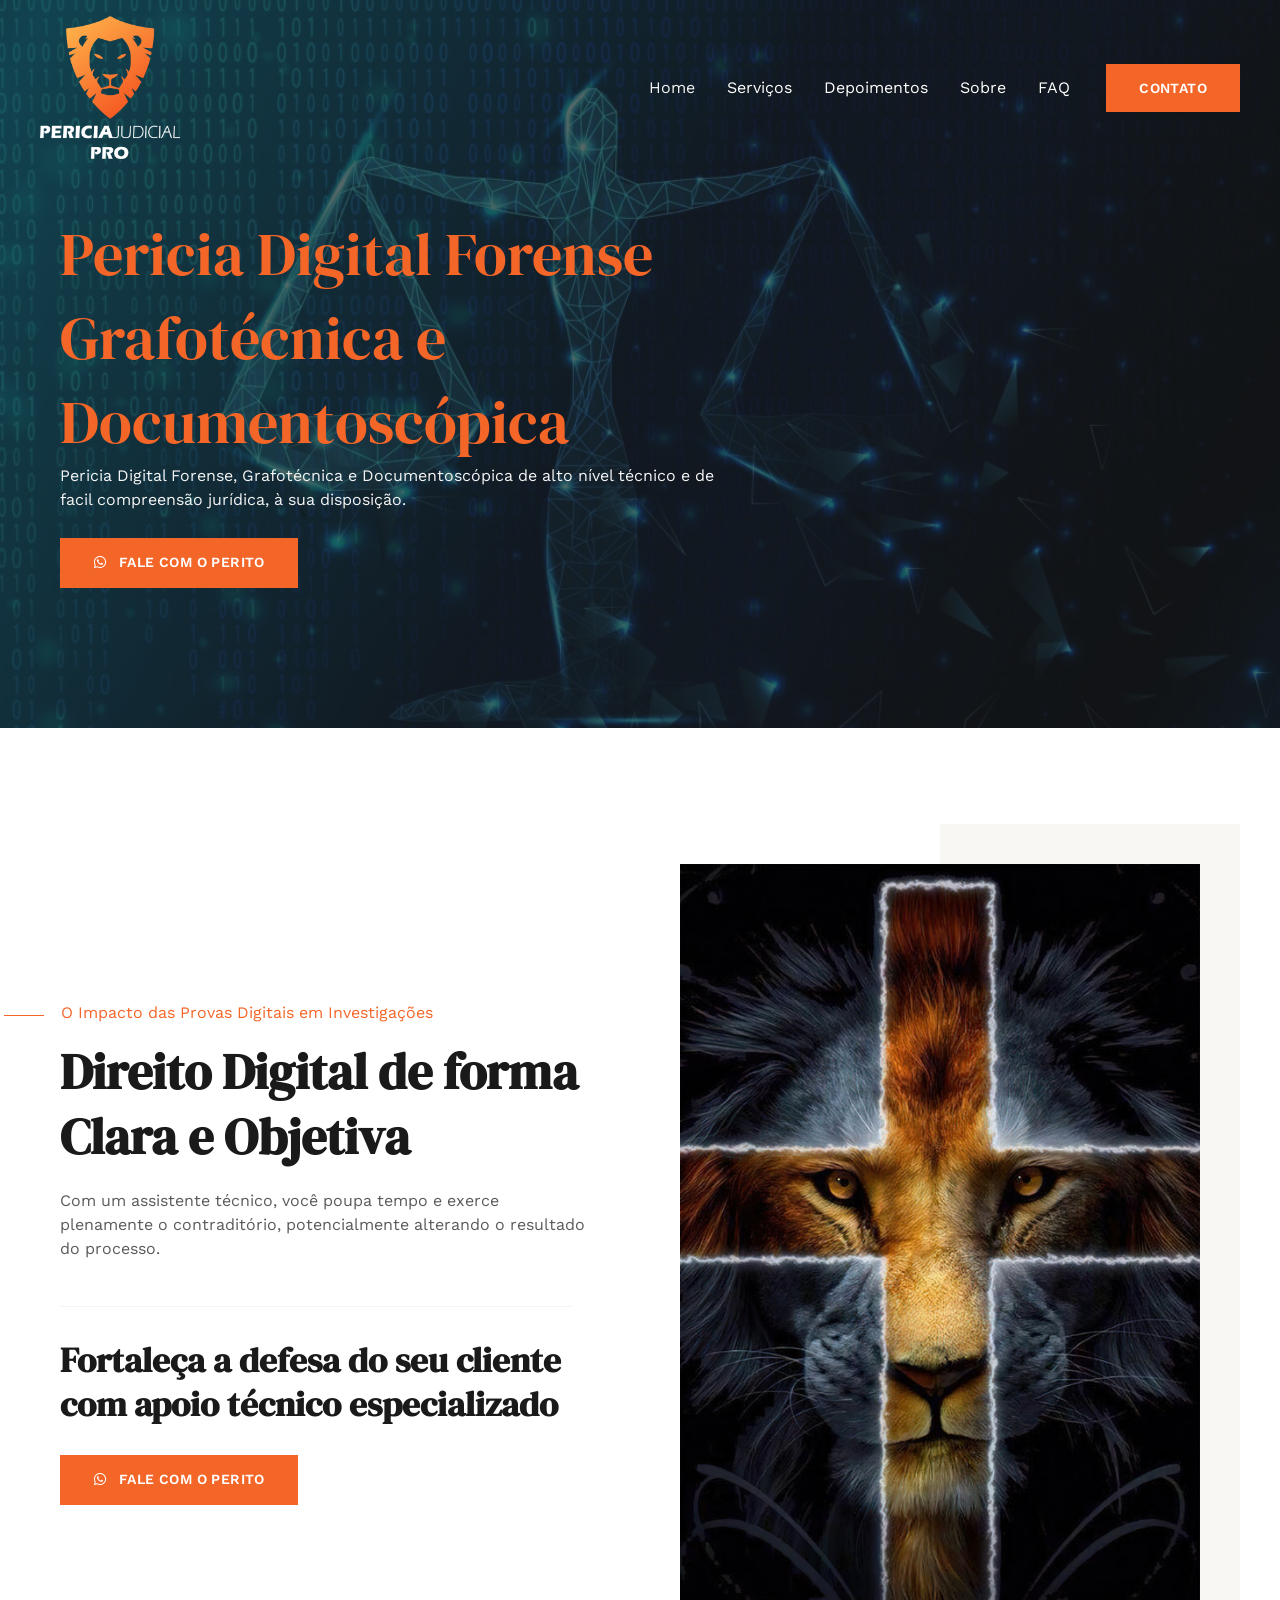
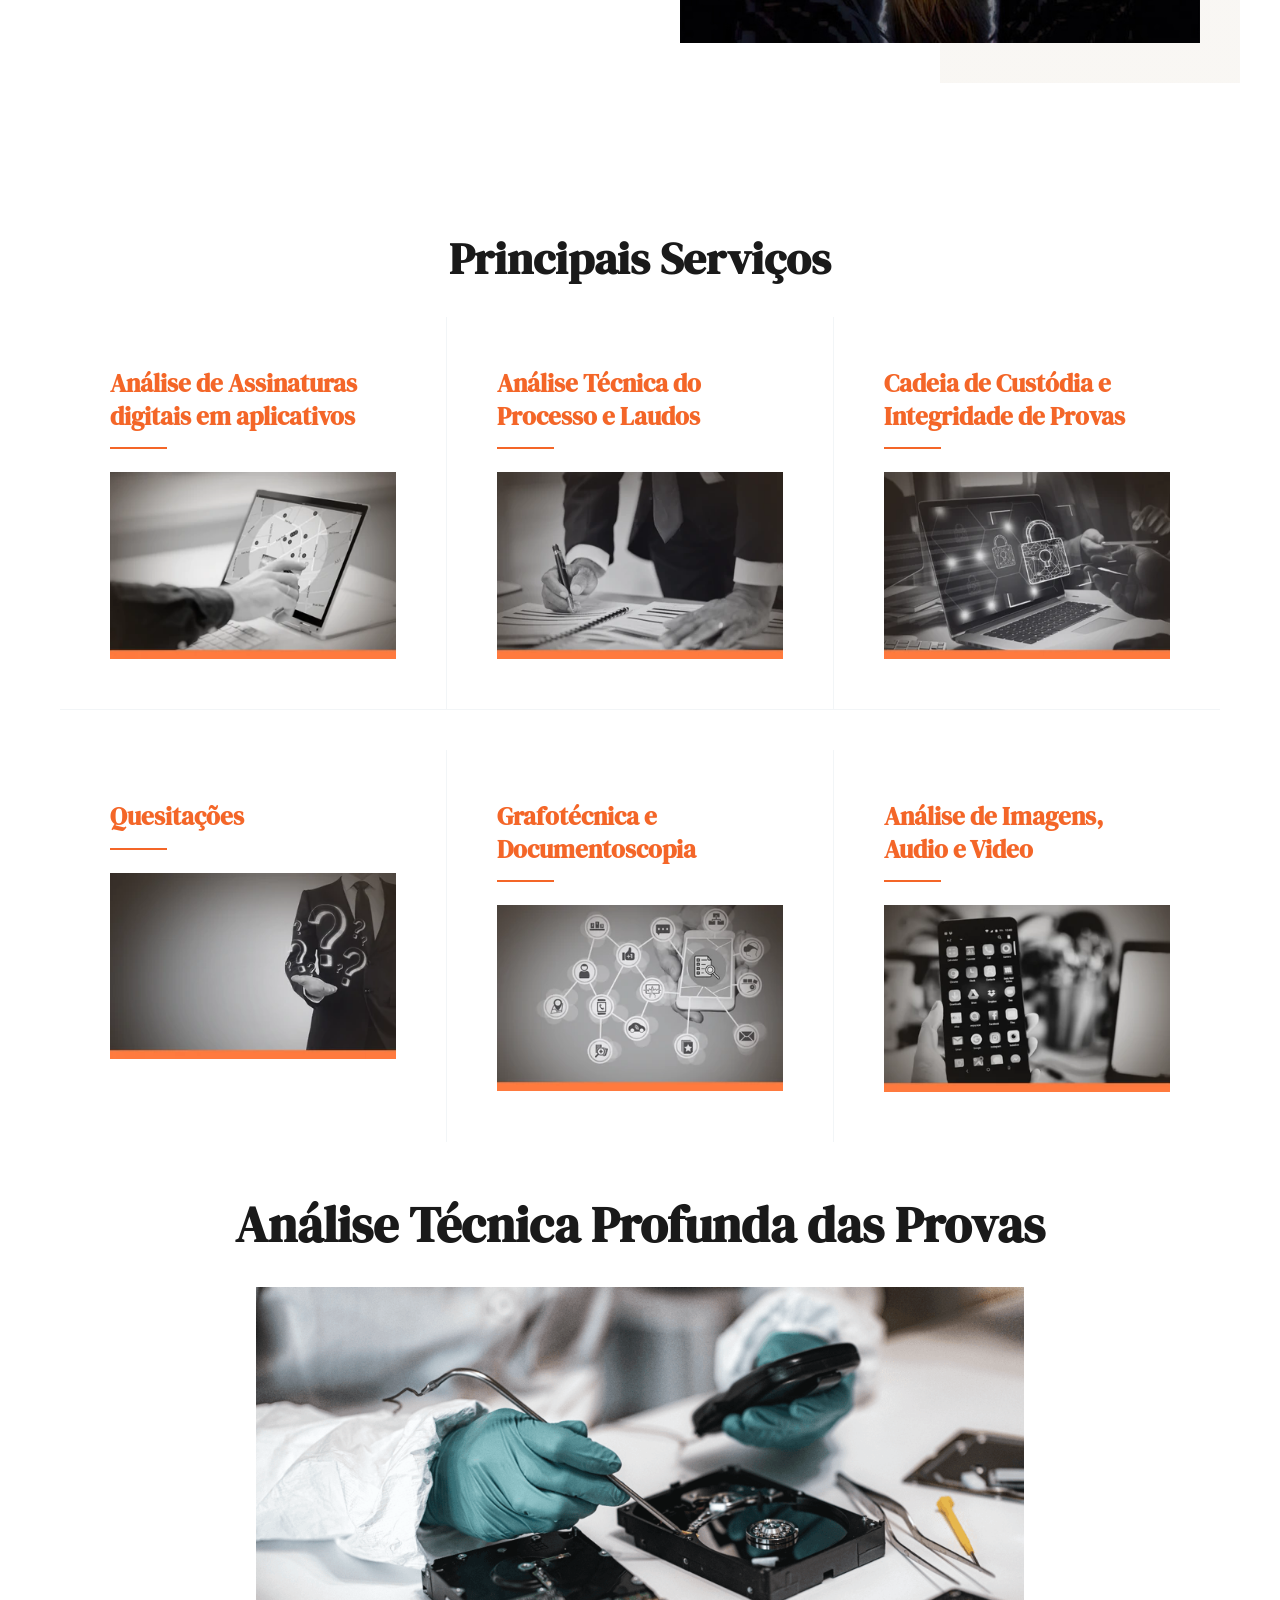
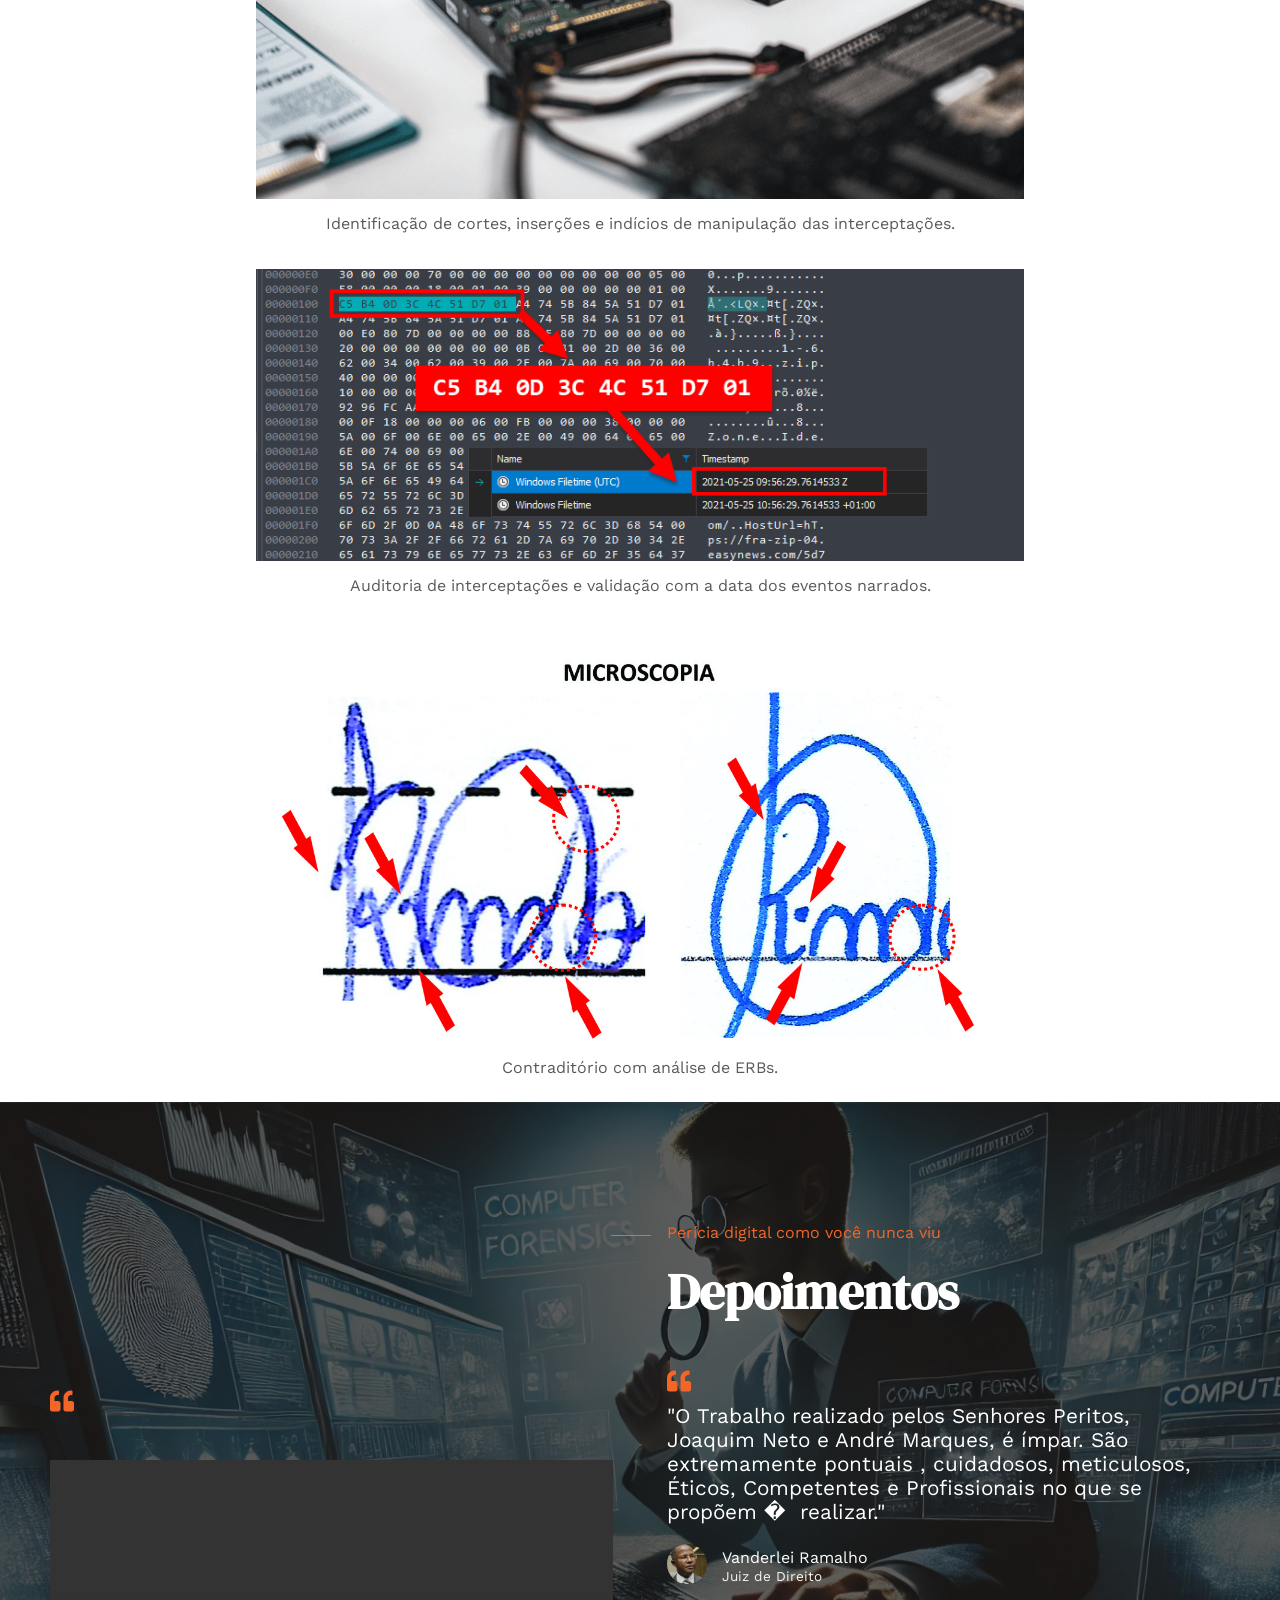
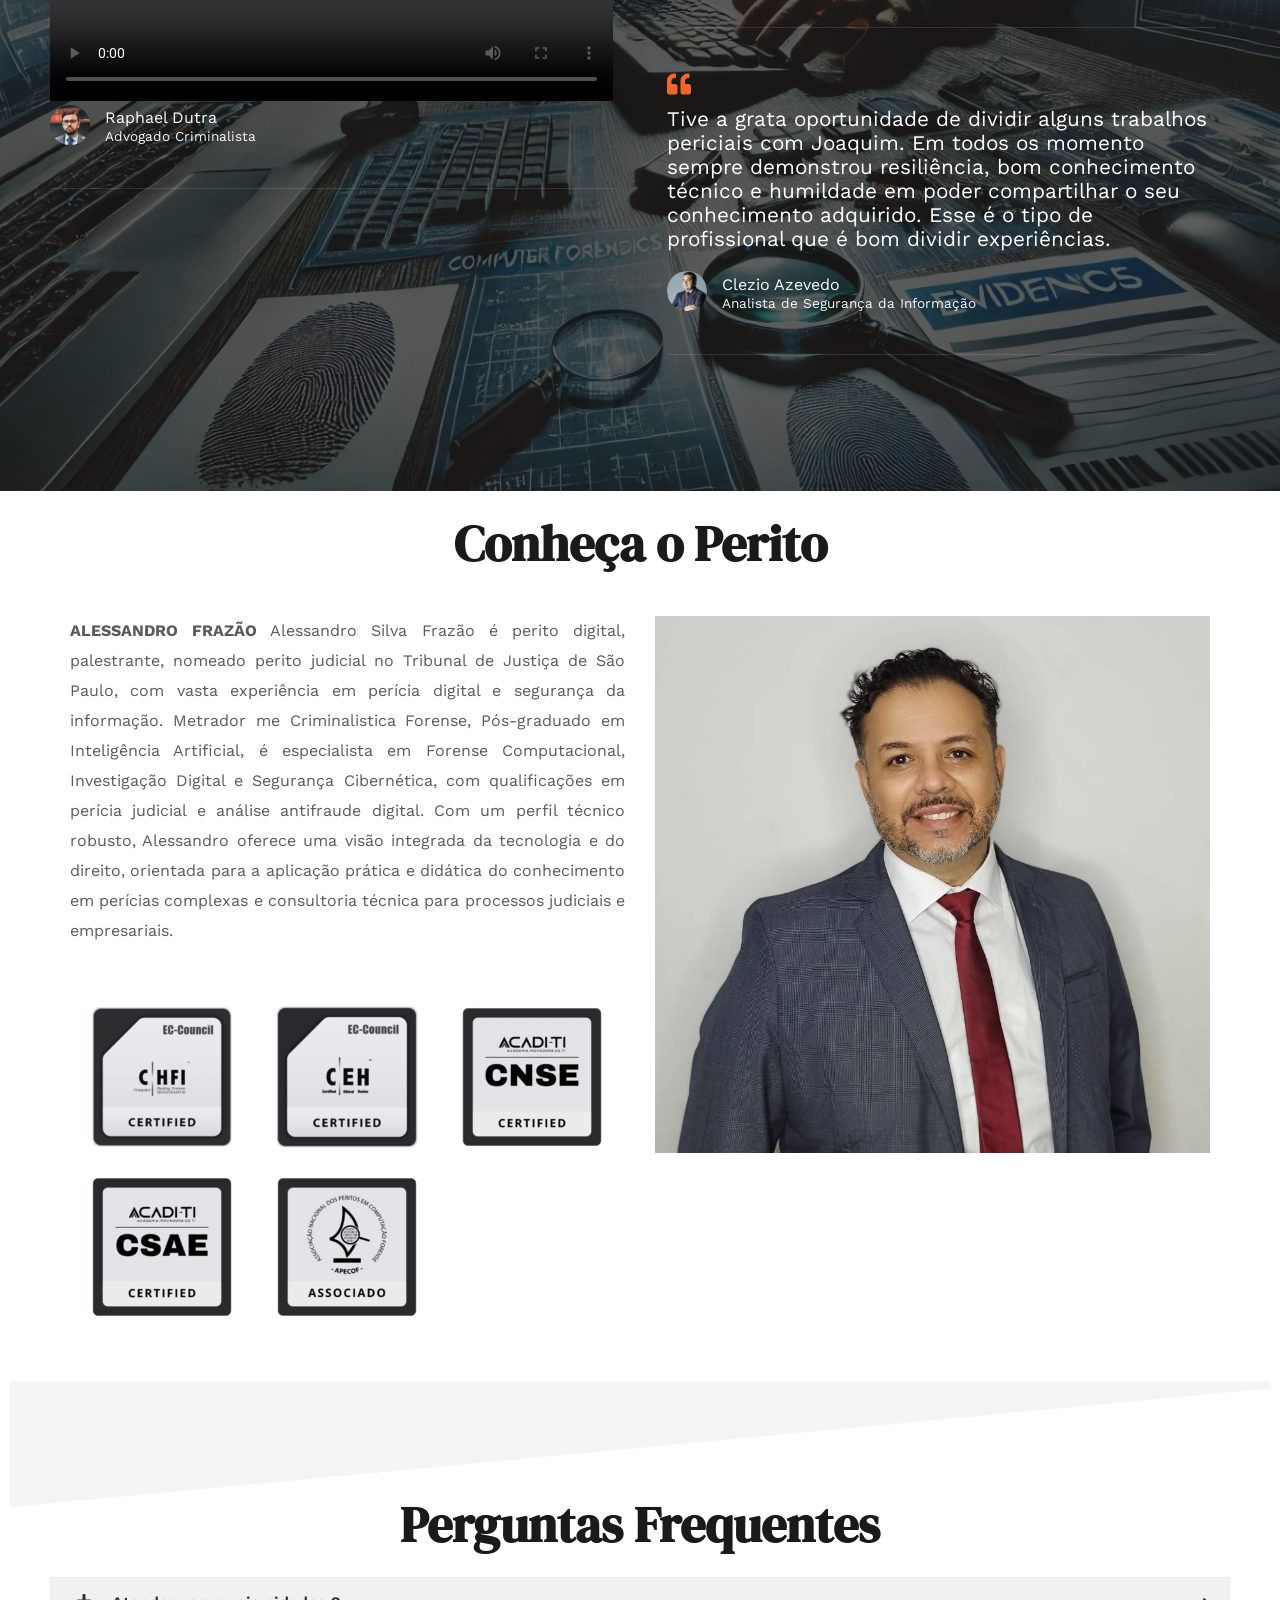
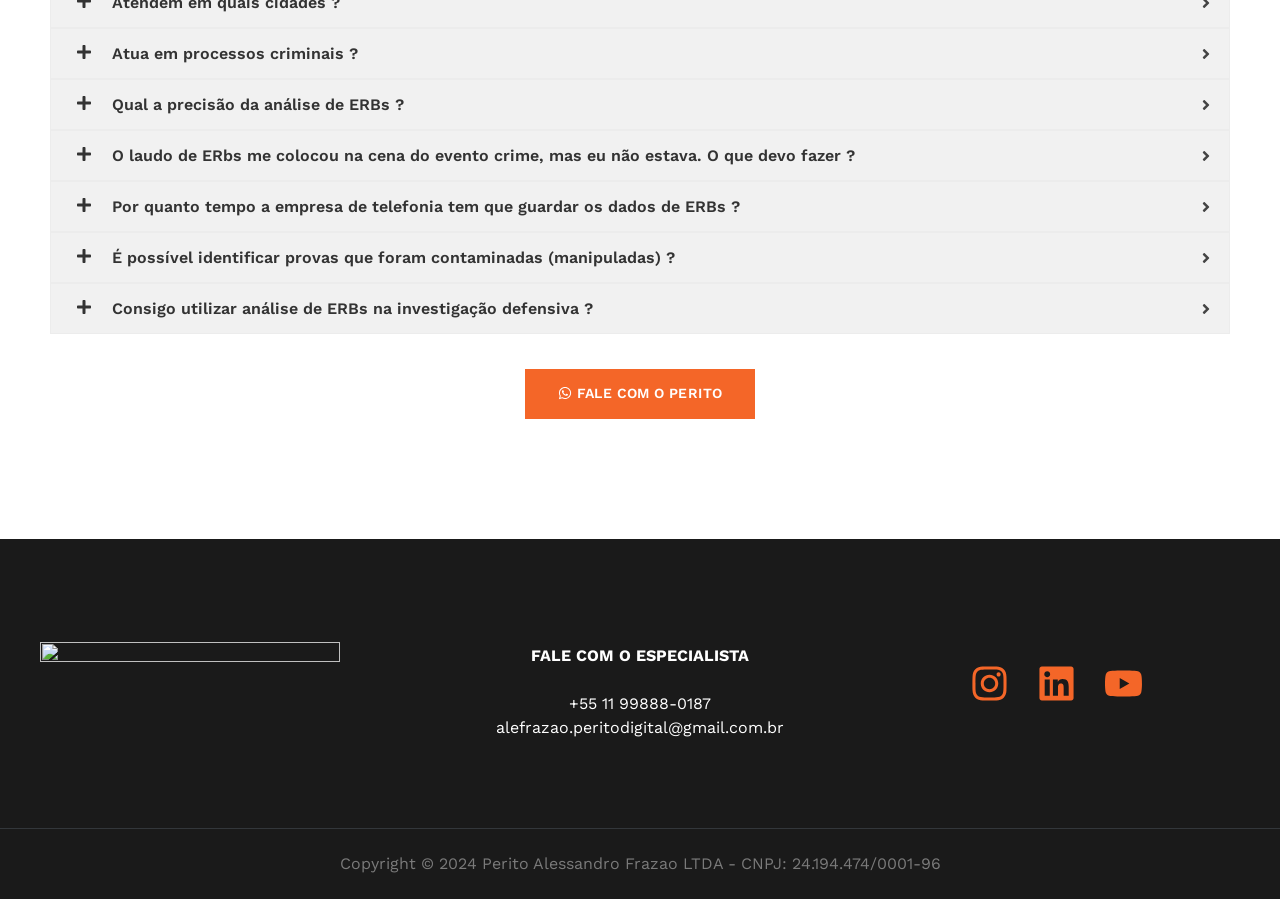
==== commit b31e5335: "Commit Index 3" ====
--- a/index.html
+++ b/index.html
@@ -24,7 +24,7 @@
 <meta name="twitter:data1" content="admin">
 <meta name="twitter:label2" content="Tempo para leitura">
 <meta name="twitter:data2" content="2 minutos">
-<script type="application/ld+json" class="rank-math-schema">{"@context":"https://schema.org","@graph":[{"@type":["Person","Organization"],"@id":"https://periciajudicialpro.com.br/#person","name":"Analise de ERBs","logo":{"@type":"ImageObject","@id":"https://periciajudicialpro.com.br/#logo","url":"https://periciajudicialpro.com.br/wp-content/uploads/2024/04/logo_brancapng-140x38-1.png","contentUrl":"https://periciajudicialpro.com.br/wp-content/uploads/2024/04/logo_brancapng-140x38-1.png","caption":"Analise de ERBs","inLanguage":"pt-BR"},"image":{"@type":"ImageObject","@id":"https://periciajudicialpro.com.br/#logo","url":"https://periciajudicialpro.com.br/wp-content/uploads/2024/04/logo_brancapng-140x38-1.png","contentUrl":"https://periciajudicialpro.com.br/wp-content/uploads/2024/04/logo_brancapng-140x38-1.png","caption":"Analise de ERBs","inLanguage":"pt-BR"}},{"@type":"WebSite","@id":"https://periciajudicialpro.com.br/#website","url":"https://periciajudicialpro.com.br","name":"Analise de ERBs","alternateName":"Perito ERBs","publisher":{"@id":"https://periciajudicialpro.com.br/#person"},"inLanguage":"pt-BR","potentialAction":{"@type":"SearchAction","target":"https://periciajudicialpro.com.br/?s={search_term_string}","query-input":"required name=search_term_string"}},{"@type":"ImageObject","@id":"https://periciajudicialpro.com.br/wp-content/uploads/2024/04/cadeia_de_custodia_leao.jpg","url":"https://periciajudicialpro.com.br/wp-content/uploads/2024/04/cadeia_de_custodia_leao.jpg","width":"200","height":"200","inLanguage":"pt-BR"},{"@type":"WebPage","@id":"https://periciajudicialpro.com.br/#webpage","url":"https://periciajudicialpro.com.br/","name":"Home - Pericia Digital Forense","datePublished":"2024-05-01T20:29:46-03:00","dateModified":"2024-05-10T10:59:11-03:00","about":{"@id":"https://periciajudicialpro.com.br/#person"},"isPartOf":{"@id":"https://periciajudicialpro.com.br/#website"},"primaryImageOfPage":{"@id":"https://periciajudicialpro.com.br/wp-content/uploads/2024/04/cadeia_de_custodia_leao.jpg"},"inLanguage":"pt-BR"},{"@type":"Person","@id":"https://periciajudicialpro.com.br/author/admin/","name":"admin","url":"https://periciajudicialpro.com.br/author/admin/","image":{"@type":"ImageObject","@id":"https://secure.gravatar.com/avatar/f4aa6463423944408a0adea5dd2dadbf?s=96&d=mm&r=g","url":"https://secure.gravatar.com/avatar/f4aa6463423944408a0adea5dd2dadbf?s=96&d=mm&r=g","caption":"admin","inLanguage":"pt-BR"},"sameAs":["https://periciajudicialpro.com.br"]},{"@type":"Article","headline":"Home - Pericia Digital Forense","keywords":"analise de erbs","datePublished":"2024-05-01T20:29:46-03:00","dateModified":"2024-05-10T10:59:11-03:00","author":{"@id":"https://periciajudicialpro.com.br/author/admin/","name":"admin"},"publisher":{"@id":"https://periciajudicialpro.com.br/#person"},"description":"Pericia Digital Forense, Grafotécnica e Documentoscópica de alto nível técnico e de facil compreensão jurídica, à sua disposição.","name":"Home - Pericia Digital Forense","@id":"https://periciajudicialpro.com.br/#richSnippet","isPartOf":{"@id":"https://periciajudicialpro.com.br/#webpage"},"image":{"@id":"https://periciajudicialpro.com.br/wp-content/uploads/2024/04/cadeia_de_custodia_leao.jpg"},"inLanguage":"pt-BR","mainEntityOfPage":{"@id":"https://periciajudicialpro.com.br/#webpage"}}]}</script>
+<script type="application/ld+json" class="rank-math-schema">{"@context":"https://schema.org","@graph":[{"@type":["Person","Organization"],"@id":"https://periciajudicialpro.com.br/#person","name":"Pericia Digital Forense","logo":{"@type":"ImageObject","@id":"https://periciajudicialpro.com.br/#logo","url":"https://periciajudicialpro.com.br/wp-content/uploads/2024/04/logo_brancapng-140x38-1.png","contentUrl":"https://periciajudicialpro.com.br/wp-content/uploads/2024/04/logo_brancapng-140x38-1.png","caption":"Pericia Digital Forense","inLanguage":"pt-BR"},"image":{"@type":"ImageObject","@id":"https://periciajudicialpro.com.br/#logo","url":"https://periciajudicialpro.com.br/wp-content/uploads/2024/04/logo_brancapng-140x38-1.png","contentUrl":"https://periciajudicialpro.com.br/wp-content/uploads/2024/04/logo_brancapng-140x38-1.png","caption":"Pericia Digital Forense","inLanguage":"pt-BR"}},{"@type":"WebSite","@id":"https://periciajudicialpro.com.br/#website","url":"https://periciajudicialpro.com.br","name":"Pericia Digital Forense","alternateName":"Perito ERBs","publisher":{"@id":"https://periciajudicialpro.com.br/#person"},"inLanguage":"pt-BR","potentialAction":{"@type":"SearchAction","target":"https://periciajudicialpro.com.br/?s={search_term_string}","query-input":"required name=search_term_string"}},{"@type":"ImageObject","@id":"https://periciajudicialpro.com.br/wp-content/uploads/2024/04/cadeia_de_custodia_leao.jpg","url":"https://periciajudicialpro.com.br/wp-content/uploads/2024/04/cadeia_de_custodia_leao.jpg","width":"200","height":"200","inLanguage":"pt-BR"},{"@type":"WebPage","@id":"https://periciajudicialpro.com.br/#webpage","url":"https://periciajudicialpro.com.br/","name":"Home - Pericia Digital Forense","datePublished":"2024-05-01T20:29:46-03:00","dateModified":"2024-05-10T10:59:11-03:00","about":{"@id":"https://periciajudicialpro.com.br/#person"},"isPartOf":{"@id":"https://periciajudicialpro.com.br/#website"},"primaryImageOfPage":{"@id":"https://periciajudicialpro.com.br/wp-content/uploads/2024/04/cadeia_de_custodia_leao.jpg"},"inLanguage":"pt-BR"},{"@type":"Person","@id":"https://periciajudicialpro.com.br/author/admin/","name":"admin","url":"https://periciajudicialpro.com.br/author/admin/","image":{"@type":"ImageObject","@id":"https://secure.gravatar.com/avatar/f4aa6463423944408a0adea5dd2dadbf?s=96&d=mm&r=g","url":"https://secure.gravatar.com/avatar/f4aa6463423944408a0adea5dd2dadbf?s=96&d=mm&r=g","caption":"admin","inLanguage":"pt-BR"},"sameAs":["https://periciajudicialpro.com.br"]},{"@type":"Article","headline":"Home - Pericia Digital Forense","keywords":"Pericia Digital Forense","datePublished":"2024-05-01T20:29:46-03:00","dateModified":"2024-05-10T10:59:11-03:00","author":{"@id":"https://periciajudicialpro.com.br/author/admin/","name":"admin"},"publisher":{"@id":"https://periciajudicialpro.com.br/#person"},"description":"Pericia Digital Forense, Grafotécnica e Documentoscópica de alto nível técnico e de facil compreensão jurídica, à sua disposição.","name":"Home - Pericia Digital Forense","@id":"https://periciajudicialpro.com.br/#richSnippet","isPartOf":{"@id":"https://periciajudicialpro.com.br/#webpage"},"image":{"@id":"https://periciajudicialpro.com.br/wp-content/uploads/2024/04/cadeia_de_custodia_leao.jpg"},"inLanguage":"pt-BR","mainEntityOfPage":{"@id":"https://periciajudicialpro.com.br/#webpage"}}]}</script>
 <!-- /Plugin de SEO Rank Math para WordPress -->
 
 <link rel="dns-prefetch" href="//fonts.googleapis.com">
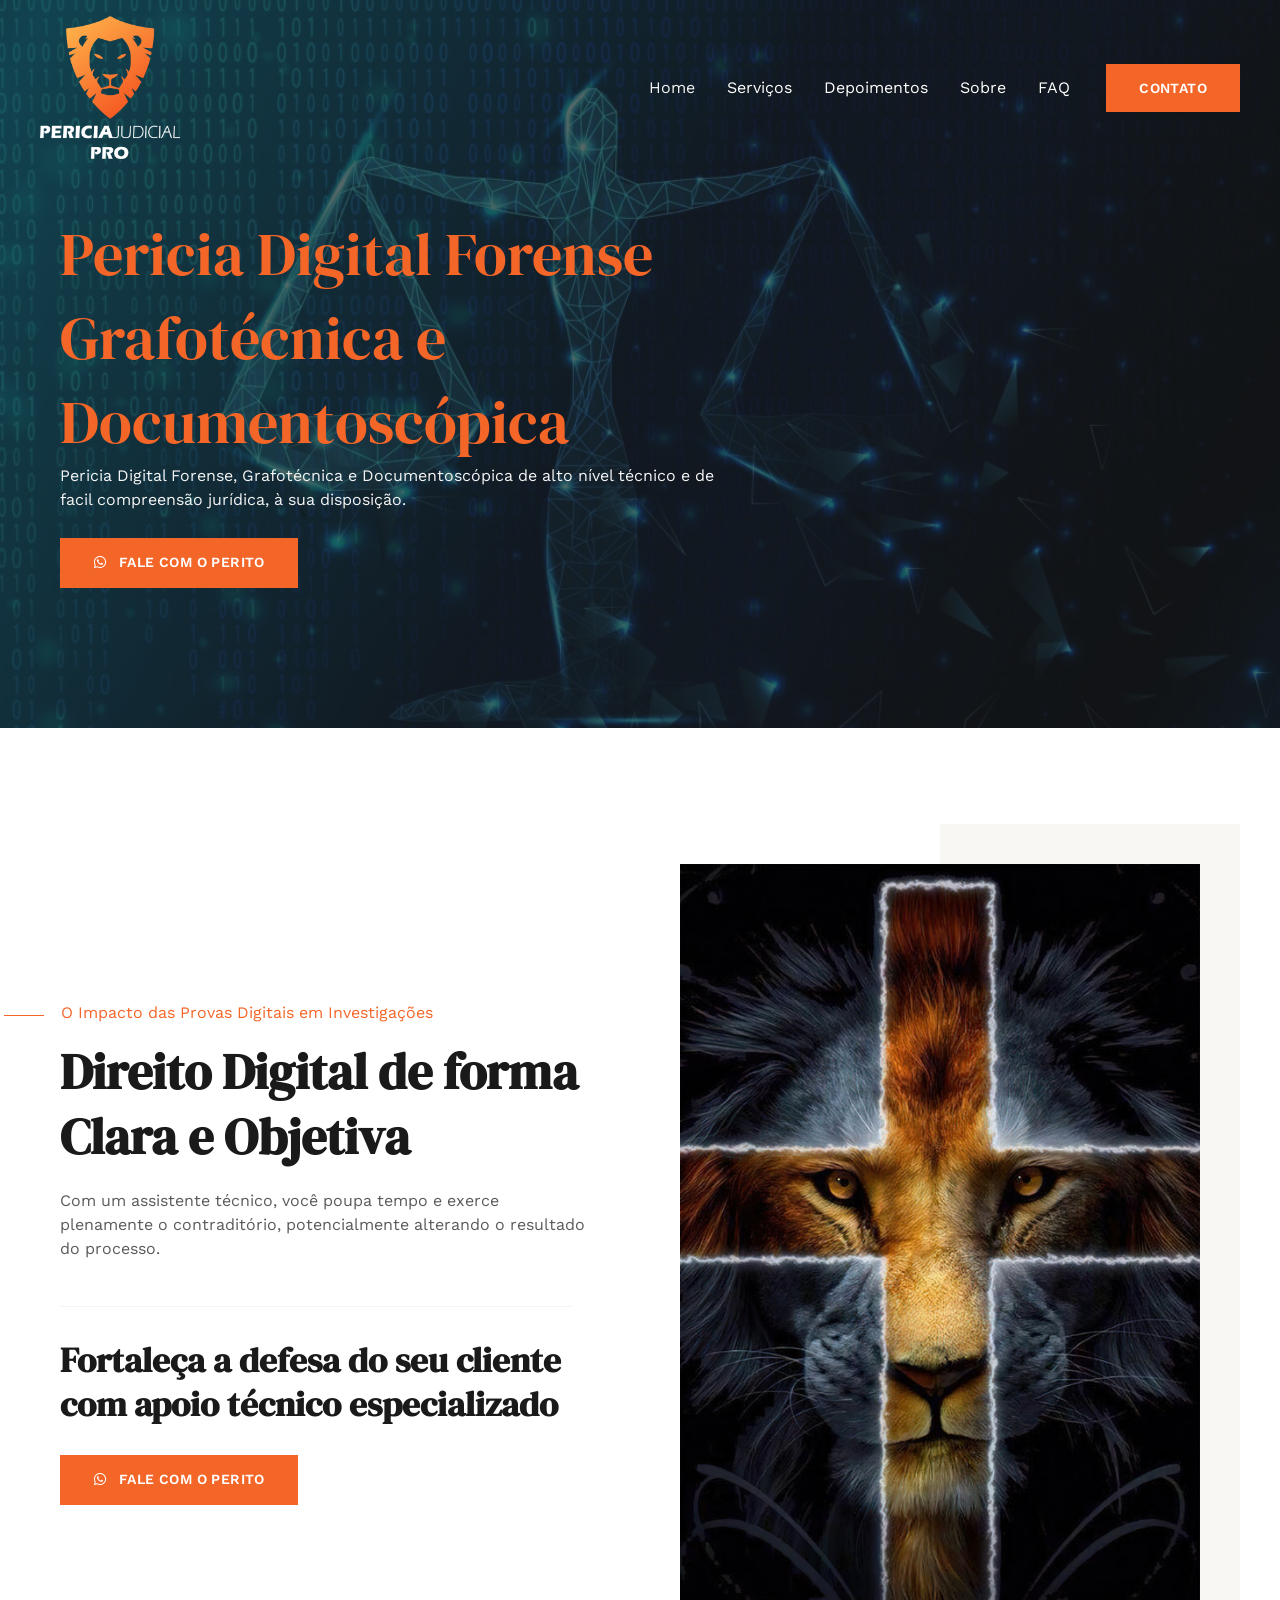
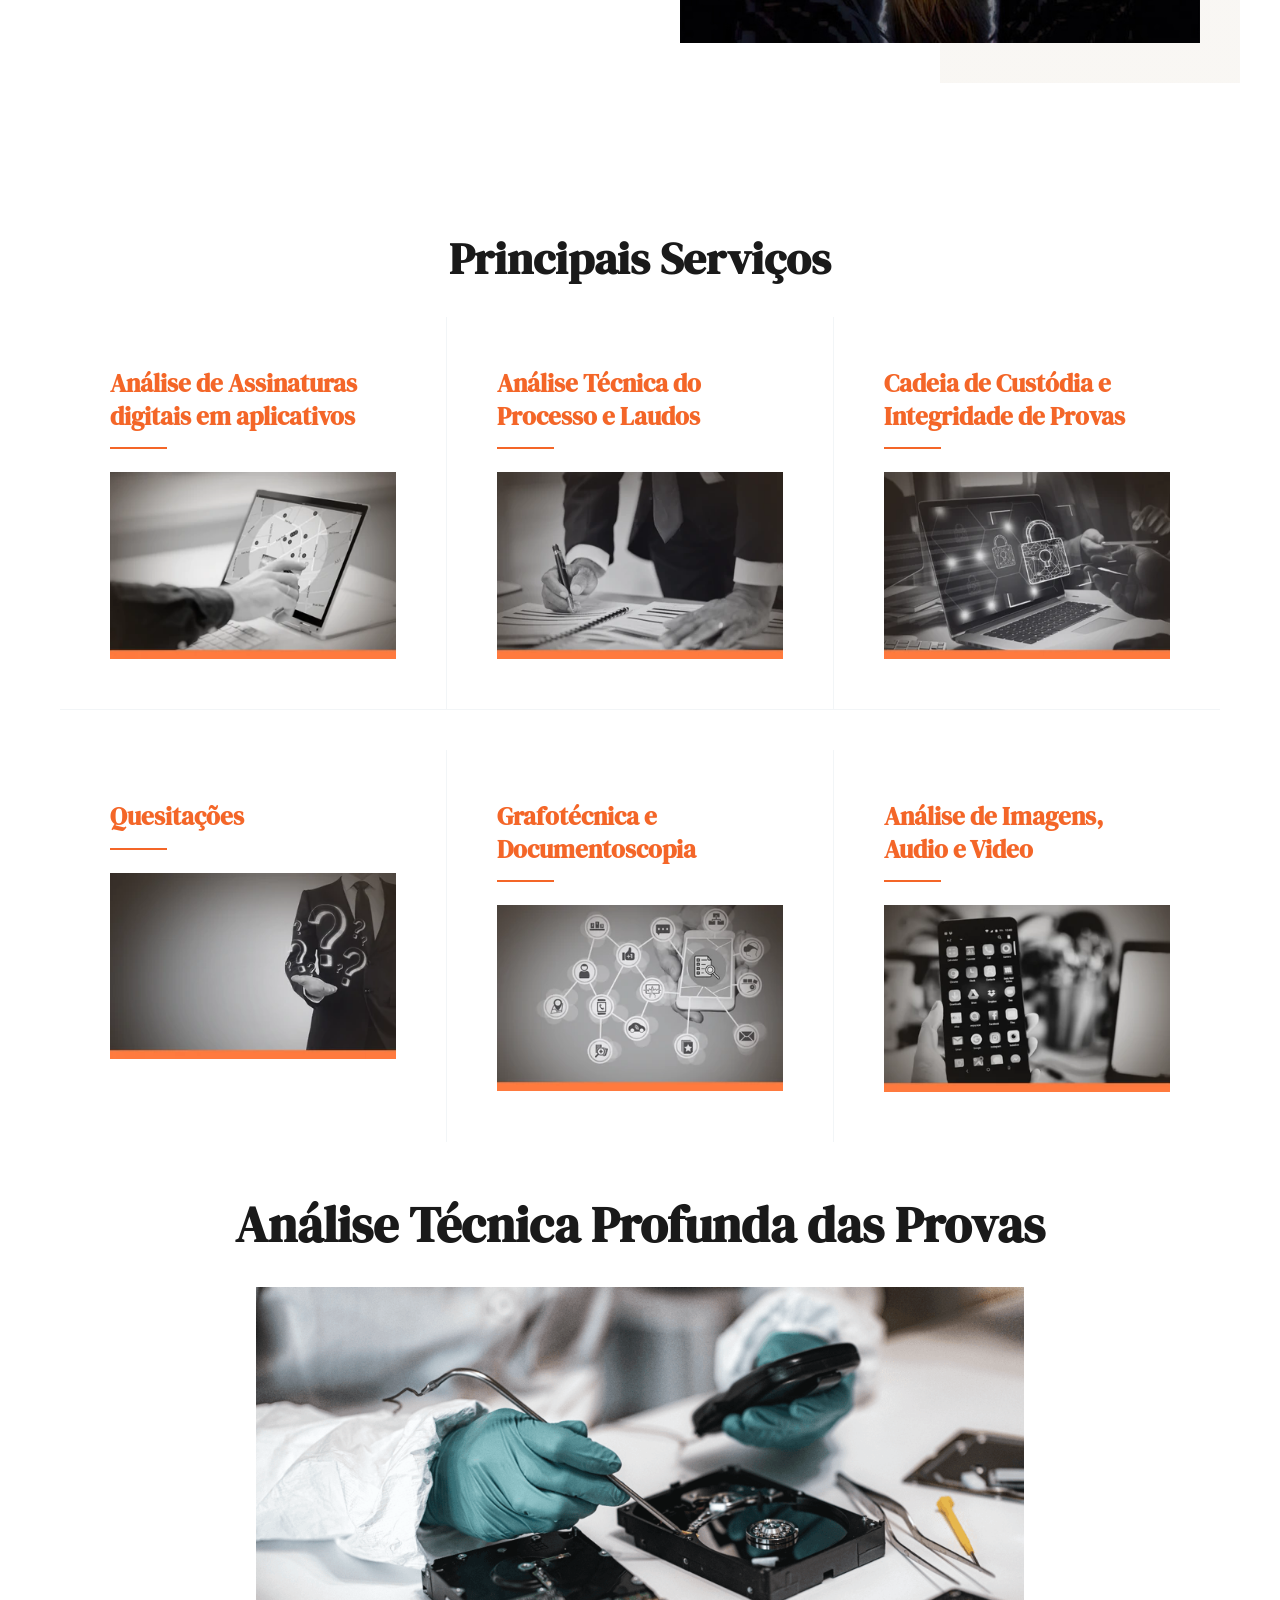
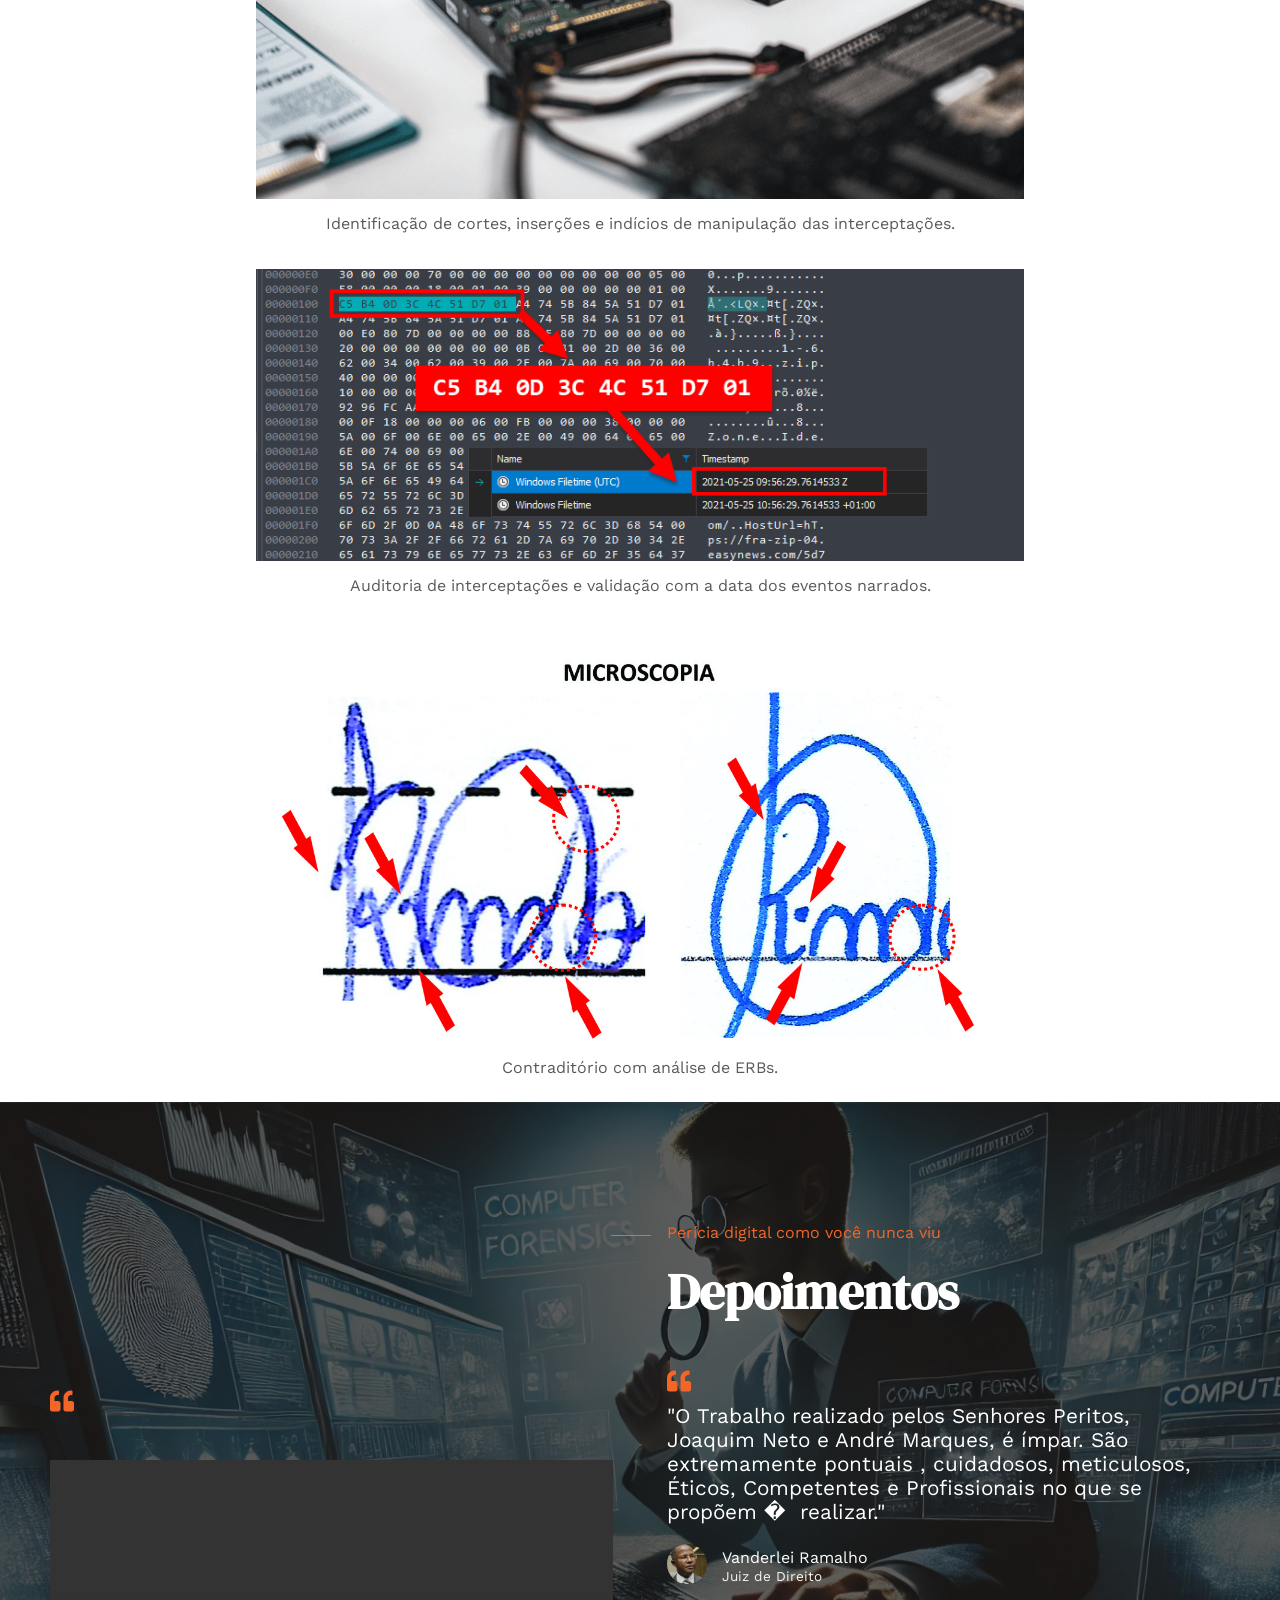
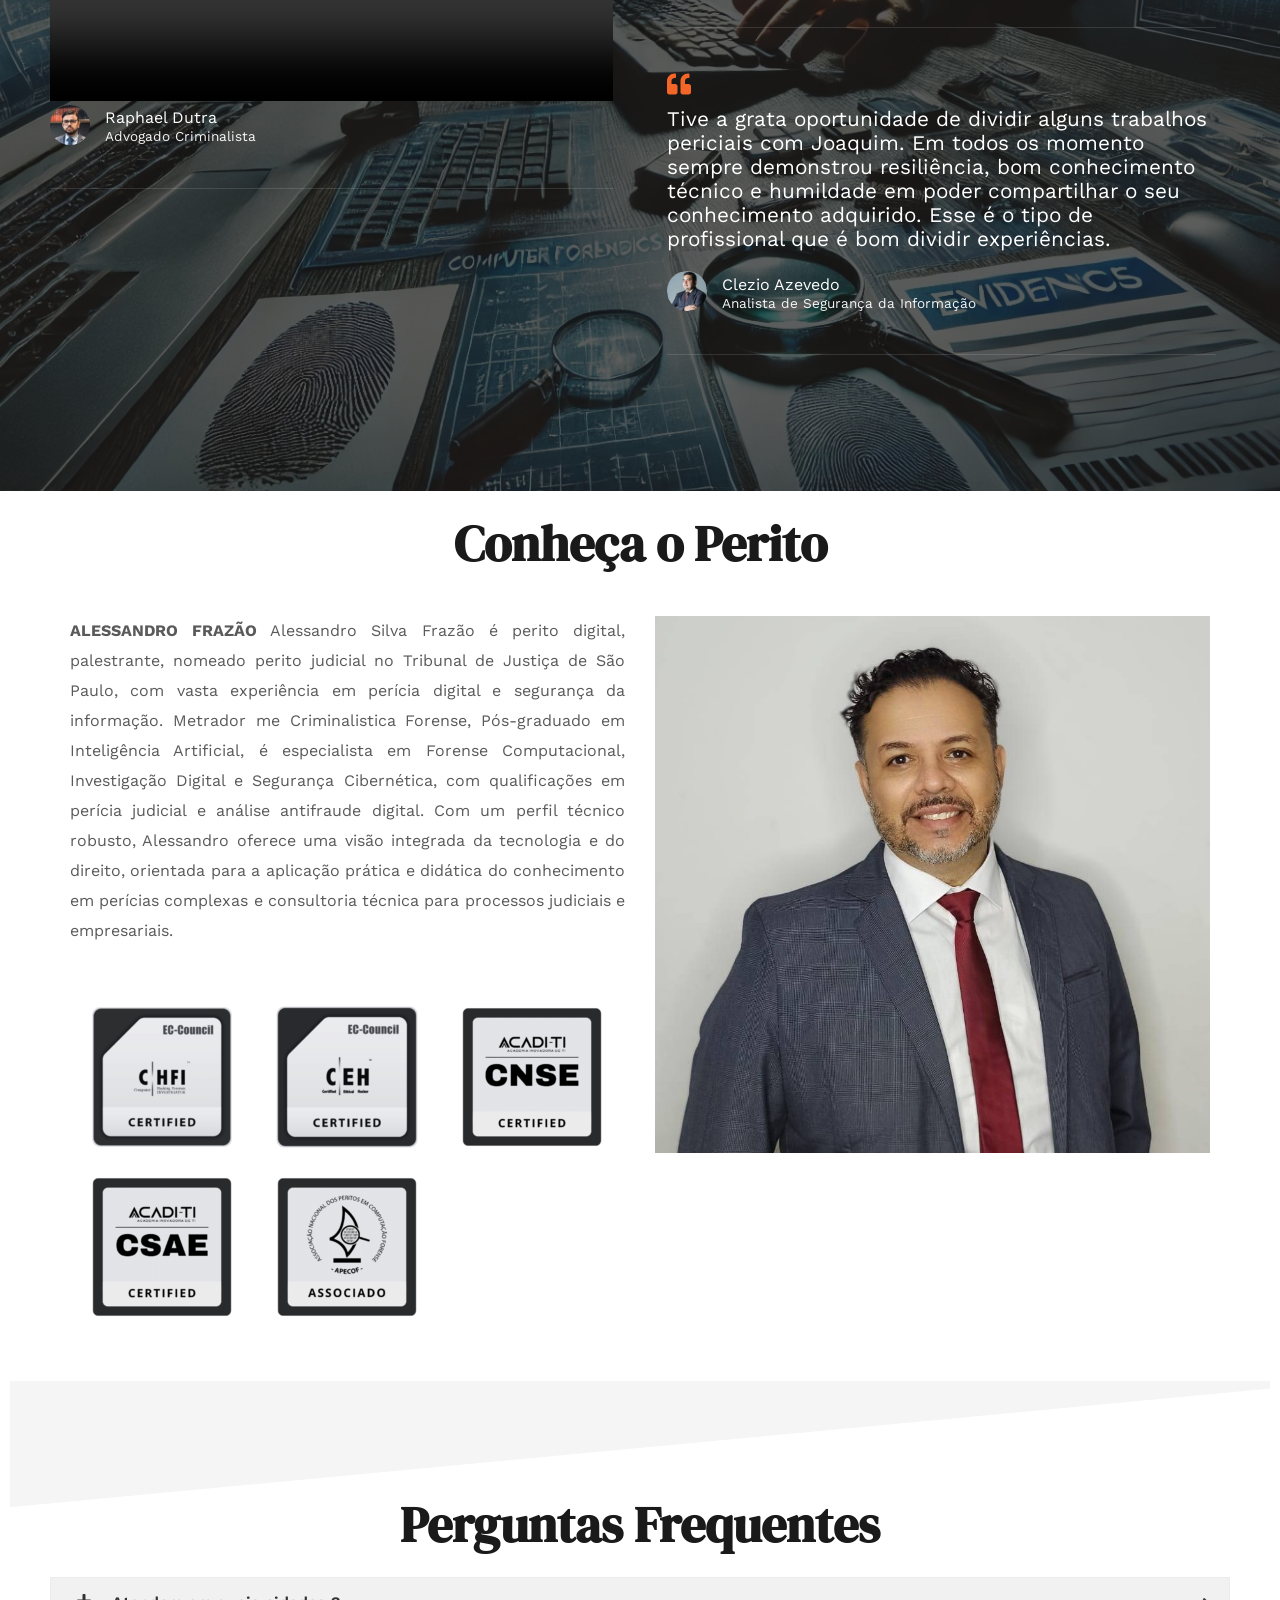
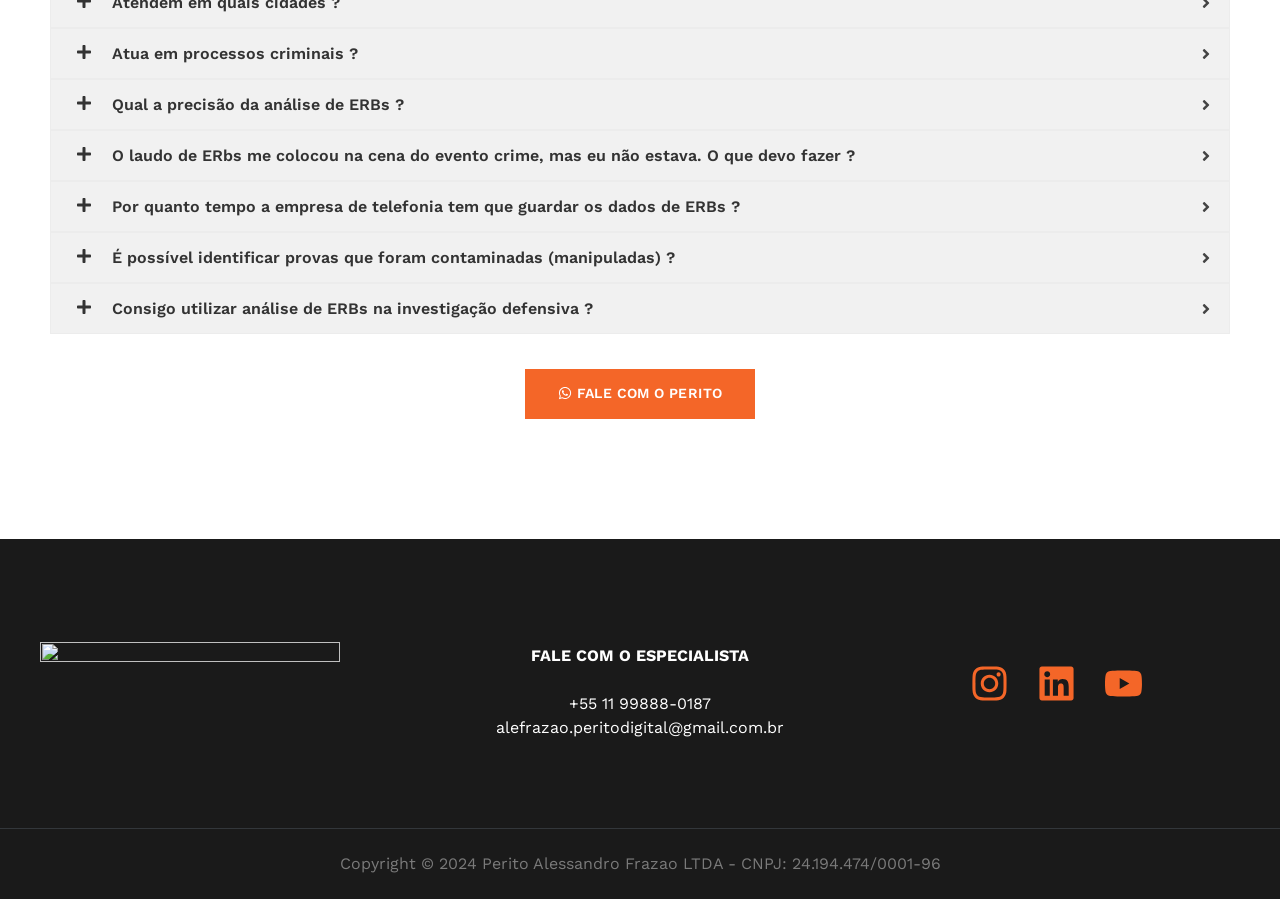
==== commit 5d516e88: "Commit Index 3" ====
--- a/index.html
+++ b/index.html
@@ -24,7 +24,7 @@
 <meta name="twitter:data1" content="admin">
 <meta name="twitter:label2" content="Tempo para leitura">
 <meta name="twitter:data2" content="2 minutos">
-<script type="application/ld+json" class="rank-math-schema">{"@context":"https://schema.org","@graph":[{"@type":["Person","Organization"],"@id":"https://periciajudicialpro.com.br/#person","name":"Pericia Digital Forense","logo":{"@type":"ImageObject","@id":"https://periciajudicialpro.com.br/#logo","url":"https://periciajudicialpro.com.br/wp-content/uploads/2024/04/logo_brancapng-140x38-1.png","contentUrl":"https://periciajudicialpro.com.br/wp-content/uploads/2024/04/logo_brancapng-140x38-1.png","caption":"Pericia Digital Forense","inLanguage":"pt-BR"},"image":{"@type":"ImageObject","@id":"https://periciajudicialpro.com.br/#logo","url":"https://periciajudicialpro.com.br/wp-content/uploads/2024/04/logo_brancapng-140x38-1.png","contentUrl":"https://periciajudicialpro.com.br/wp-content/uploads/2024/04/logo_brancapng-140x38-1.png","caption":"Pericia Digital Forense","inLanguage":"pt-BR"}},{"@type":"WebSite","@id":"https://periciajudicialpro.com.br/#website","url":"https://periciajudicialpro.com.br","name":"Pericia Digital Forense","alternateName":"Perito ERBs","publisher":{"@id":"https://periciajudicialpro.com.br/#person"},"inLanguage":"pt-BR","potentialAction":{"@type":"SearchAction","target":"https://periciajudicialpro.com.br/?s={search_term_string}","query-input":"required name=search_term_string"}},{"@type":"ImageObject","@id":"https://periciajudicialpro.com.br/wp-content/uploads/2024/04/cadeia_de_custodia_leao.jpg","url":"https://periciajudicialpro.com.br/wp-content/uploads/2024/04/cadeia_de_custodia_leao.jpg","width":"200","height":"200","inLanguage":"pt-BR"},{"@type":"WebPage","@id":"https://periciajudicialpro.com.br/#webpage","url":"https://periciajudicialpro.com.br/","name":"Home - Pericia Digital Forense","datePublished":"2024-05-01T20:29:46-03:00","dateModified":"2024-05-10T10:59:11-03:00","about":{"@id":"https://periciajudicialpro.com.br/#person"},"isPartOf":{"@id":"https://periciajudicialpro.com.br/#website"},"primaryImageOfPage":{"@id":"https://periciajudicialpro.com.br/wp-content/uploads/2024/04/cadeia_de_custodia_leao.jpg"},"inLanguage":"pt-BR"},{"@type":"Person","@id":"https://periciajudicialpro.com.br/author/admin/","name":"admin","url":"https://periciajudicialpro.com.br/author/admin/","image":{"@type":"ImageObject","@id":"https://secure.gravatar.com/avatar/f4aa6463423944408a0adea5dd2dadbf?s=96&d=mm&r=g","url":"https://secure.gravatar.com/avatar/f4aa6463423944408a0adea5dd2dadbf?s=96&d=mm&r=g","caption":"admin","inLanguage":"pt-BR"},"sameAs":["https://periciajudicialpro.com.br"]},{"@type":"Article","headline":"Home - Pericia Digital Forense","keywords":"Pericia Digital Forense","datePublished":"2024-05-01T20:29:46-03:00","dateModified":"2024-05-10T10:59:11-03:00","author":{"@id":"https://periciajudicialpro.com.br/author/admin/","name":"admin"},"publisher":{"@id":"https://periciajudicialpro.com.br/#person"},"description":"Pericia Digital Forense, Grafotécnica e Documentoscópica de alto nível técnico e de facil compreensão jurídica, à sua disposição.","name":"Home - Pericia Digital Forense","@id":"https://periciajudicialpro.com.br/#richSnippet","isPartOf":{"@id":"https://periciajudicialpro.com.br/#webpage"},"image":{"@id":"https://periciajudicialpro.com.br/wp-content/uploads/2024/04/cadeia_de_custodia_leao.jpg"},"inLanguage":"pt-BR","mainEntityOfPage":{"@id":"https://periciajudicialpro.com.br/#webpage"}}]}</script>
+<script type="application/ld+json" class="rank-math-schema">{"@context":"https://schema.org","@graph":[{"@type":["Person","Organization"],"@id":"https://periciajudicialpro.com.br/#person","name":"Pericia Digital Forense","logo":{"@type":"ImageObject","@id":"https://periciajudicialpro.com.br/#logo","url":"https://periciajudicialpro.com.br/wp-content/uploads/2024/04/logo_brancapng-140x38-1.png","contentUrl":"https://periciajudicialpro.com.br/wp-content/uploads/2024/04/logo_brancapng-140x38-1.png","caption":"Pericia Digital Forense","inLanguage":"pt-BR"},"image":{"@type":"ImageObject","@id":"https://periciajudicialpro.com.br/#logo","url":"https://periciajudicialpro.com.br/wp-content/uploads/2024/04/logo_brancapng-140x38-1.png","contentUrl":"https://periciajudicialpro.com.br/wp-content/uploads/2024/04/logo_brancapng-140x38-1.png","caption":"Pericia Digital Forense","inLanguage":"pt-BR"}},{"@type":"WebSite","@id":"https://periciajudicialpro.com.br/#website","url":"https://periciajudicialpro.com.br","name":"Pericia Digital Forense","alternateName":"Perito Digital Forense","publisher":{"@id":"https://periciajudicialpro.com.br/#person"},"inLanguage":"pt-BR","potentialAction":{"@type":"SearchAction","target":"https://periciajudicialpro.com.br/?s={search_term_string}","query-input":"required name=search_term_string"}},{"@type":"ImageObject","@id":"https://periciajudicialpro.com.br/wp-content/uploads/2024/04/cadeia_de_custodia_leao.jpg","url":"https://periciajudicialpro.com.br/wp-content/uploads/2024/04/cadeia_de_custodia_leao.jpg","width":"200","height":"200","inLanguage":"pt-BR"},{"@type":"WebPage","@id":"https://periciajudicialpro.com.br/#webpage","url":"https://periciajudicialpro.com.br/","name":"Home - Pericia Digital Forense","datePublished":"2024-05-01T20:29:46-03:00","dateModified":"2024-05-10T10:59:11-03:00","about":{"@id":"https://periciajudicialpro.com.br/#person"},"isPartOf":{"@id":"https://periciajudicialpro.com.br/#website"},"primaryImageOfPage":{"@id":"https://periciajudicialpro.com.br/wp-content/uploads/2024/04/cadeia_de_custodia_leao.jpg"},"inLanguage":"pt-BR"},{"@type":"Person","@id":"https://periciajudicialpro.com.br/author/admin/","name":"admin","url":"https://periciajudicialpro.com.br/author/admin/","image":{"@type":"ImageObject","@id":"https://secure.gravatar.com/avatar/f4aa6463423944408a0adea5dd2dadbf?s=96&d=mm&r=g","url":"https://secure.gravatar.com/avatar/f4aa6463423944408a0adea5dd2dadbf?s=96&d=mm&r=g","caption":"admin","inLanguage":"pt-BR"},"sameAs":["https://periciajudicialpro.com.br"]},{"@type":"Article","headline":"Home - Pericia Digital Forense","keywords":"Pericia Digital Forense","datePublished":"2024-05-01T20:29:46-03:00","dateModified":"2024-05-10T10:59:11-03:00","author":{"@id":"https://periciajudicialpro.com.br/author/admin/","name":"admin"},"publisher":{"@id":"https://periciajudicialpro.com.br/#person"},"description":"Pericia Digital Forense, Grafotécnica e Documentoscópica de alto nível técnico e de facil compreensão jurídica, à sua disposição.","name":"Home - Pericia Digital Forense","@id":"https://periciajudicialpro.com.br/#richSnippet","isPartOf":{"@id":"https://periciajudicialpro.com.br/#webpage"},"image":{"@id":"https://periciajudicialpro.com.br/wp-content/uploads/2024/04/cadeia_de_custodia_leao.jpg"},"inLanguage":"pt-BR","mainEntityOfPage":{"@id":"https://periciajudicialpro.com.br/#webpage"}}]}</script>
 <!-- /Plugin de SEO Rank Math para WordPress -->
 
 <link rel="dns-prefetch" href="//fonts.googleapis.com">
@@ -809,7 +809,7 @@
 <script src="js/frontend-modules.min.js" id="elementor-frontend-modules-js"></script>
 <script src="js/core.min.js" id="jquery-ui-core-js"></script>
 <script id="elementor-frontend-js-before">
-var elementorFrontendConfig = {"environmentMode":{"edit":false,"wpPreview":false,"isScriptDebug":false},"i18n":{"shareOnFacebook":"Compartilhar no Facebook","shareOnTwitter":"Compartilhar no Twitter","pinIt":"Fixar","download":"Baixar","downloadImage":"Baixar imagem","fullscreen":"Tela cheia","zoom":"Zoom","share":"Compartilhar","playVideo":"Reproduzir v\u00eddeo","previous":"Anterior","next":"Pr\u00f3ximo","close":"Fechar","a11yCarouselWrapperAriaLabel":"Carrossel | Rolagem horizontal: Setas para esquerda e direita","a11yCarouselPrevSlideMessage":"Slide anterior","a11yCarouselNextSlideMessage":"Pr\u00f3ximo slide","a11yCarouselFirstSlideMessage":"Este \u00e9 o primeiro slide","a11yCarouselLastSlideMessage":"Este \u00e9 o \u00faltimo slide","a11yCarouselPaginationBulletMessage":"Ir para o slide"},"is_rtl":false,"breakpoints":{"xs":0,"sm":480,"md":768,"lg":1025,"xl":1440,"xxl":1600},"responsive":{"breakpoints":{"mobile":{"label":"Dispositivos m\u00f3veis no modo retrato","value":767,"default_value":767,"direction":"max","is_enabled":true},"mobile_extra":{"label":"Dispositivos m\u00f3veis no modo paisagem","value":880,"default_value":880,"direction":"max","is_enabled":false},"tablet":{"label":"Tablet no modo retrato","value":1024,"default_value":1024,"direction":"max","is_enabled":true},"tablet_extra":{"label":"Tablet no modo paisagem","value":1200,"default_value":1200,"direction":"max","is_enabled":false},"laptop":{"label":"Notebook","value":1366,"default_value":1366,"direction":"max","is_enabled":false},"widescreen":{"label":"Tela ampla (widescreen)","value":2400,"default_value":2400,"direction":"min","is_enabled":false}},"hasCustomBreakpoints":false},"version":"3.24.6","is_static":false,"experimentalFeatures":{"e_font_icon_svg":true,"additional_custom_breakpoints":true,"container":true,"container_grid":true,"e_swiper_latest":true,"e_nested_atomic_repeaters":true,"e_onboarding":true,"home_screen":true,"ai-layout":true,"landing-pages":true,"link-in-bio":true,"floating-buttons":true},"urls":{"assets":"https:\/\/periciajudicialpro.com.br\/wp-content\/plugins\/elementor\/assets\/","ajaxurl":"https:\/\/periciajudicialpro.com.br\/wp-admin\/admin-ajax.php","uploadUrl":"https:\/\/periciajudicialpro.com.br\/wp-content\/uploads"},"nonces":{"floatingButtonsClickTracking":"890d29d624"},"swiperClass":"swiper","settings":{"page":[],"editorPreferences":[]},"kit":{"active_breakpoints":["viewport_mobile","viewport_tablet"],"global_image_lightbox":"yes","lightbox_enable_counter":"yes","lightbox_enable_fullscreen":"yes","lightbox_enable_zoom":"yes","lightbox_enable_share":"yes","lightbox_title_src":"title","lightbox_description_src":"description"},"post":{"id":1334,"title":"Home%20-%20Analise%20ERBs","excerpt":"","featuredImage":false}};
+var elementorFrontendConfig = {"environmentMode":{"edit":false,"wpPreview":false,"isScriptDebug":false},"i18n":{"shareOnFacebook":"Compartilhar no Facebook","shareOnTwitter":"Compartilhar no Twitter","pinIt":"Fixar","download":"Baixar","downloadImage":"Baixar imagem","fullscreen":"Tela cheia","zoom":"Zoom","share":"Compartilhar","playVideo":"Reproduzir v\u00eddeo","previous":"Anterior","next":"Pr\u00f3ximo","close":"Fechar","a11yCarouselWrapperAriaLabel":"Carrossel | Rolagem horizontal: Setas para esquerda e direita","a11yCarouselPrevSlideMessage":"Slide anterior","a11yCarouselNextSlideMessage":"Pr\u00f3ximo slide","a11yCarouselFirstSlideMessage":"Este \u00e9 o primeiro slide","a11yCarouselLastSlideMessage":"Este \u00e9 o \u00faltimo slide","a11yCarouselPaginationBulletMessage":"Ir para o slide"},"is_rtl":false,"breakpoints":{"xs":0,"sm":480,"md":768,"lg":1025,"xl":1440,"xxl":1600},"responsive":{"breakpoints":{"mobile":{"label":"Dispositivos m\u00f3veis no modo retrato","value":767,"default_value":767,"direction":"max","is_enabled":true},"mobile_extra":{"label":"Dispositivos m\u00f3veis no modo paisagem","value":880,"default_value":880,"direction":"max","is_enabled":false},"tablet":{"label":"Tablet no modo retrato","value":1024,"default_value":1024,"direction":"max","is_enabled":true},"tablet_extra":{"label":"Tablet no modo paisagem","value":1200,"default_value":1200,"direction":"max","is_enabled":false},"laptop":{"label":"Notebook","value":1366,"default_value":1366,"direction":"max","is_enabled":false},"widescreen":{"label":"Tela ampla (widescreen)","value":2400,"default_value":2400,"direction":"min","is_enabled":false}},"hasCustomBreakpoints":false},"version":"3.24.6","is_static":false,"experimentalFeatures":{"e_font_icon_svg":true,"additional_custom_breakpoints":true,"container":true,"container_grid":true,"e_swiper_latest":true,"e_nested_atomic_repeaters":true,"e_onboarding":true,"home_screen":true,"ai-layout":true,"landing-pages":true,"link-in-bio":true,"floating-buttons":true},"urls":{"assets":"https:\/\/periciajudicialpro.com.br\/wp-content\/plugins\/elementor\/assets\/","ajaxurl":"https:\/\/periciajudicialpro.com.br\/wp-admin\/admin-ajax.php","uploadUrl":"https:\/\/periciajudicialpro.com.br\/wp-content\/uploads"},"nonces":{"floatingButtonsClickTracking":"890d29d624"},"swiperClass":"swiper","settings":{"page":[],"editorPreferences":[]},"kit":{"active_breakpoints":["viewport_mobile","viewport_tablet"],"global_image_lightbox":"yes","lightbox_enable_counter":"yes","lightbox_enable_fullscreen":"yes","lightbox_enable_zoom":"yes","lightbox_enable_share":"yes","lightbox_title_src":"title","lightbox_description_src":"description"},"post":{"id":1334,"title":"Home%20-%20Perito%20Digital%20Forense","excerpt":"","featuredImage":false}};
 </script>
 <script src="js/frontend.min_1.js" id="elementor-frontend-js"></script>
 			<script>
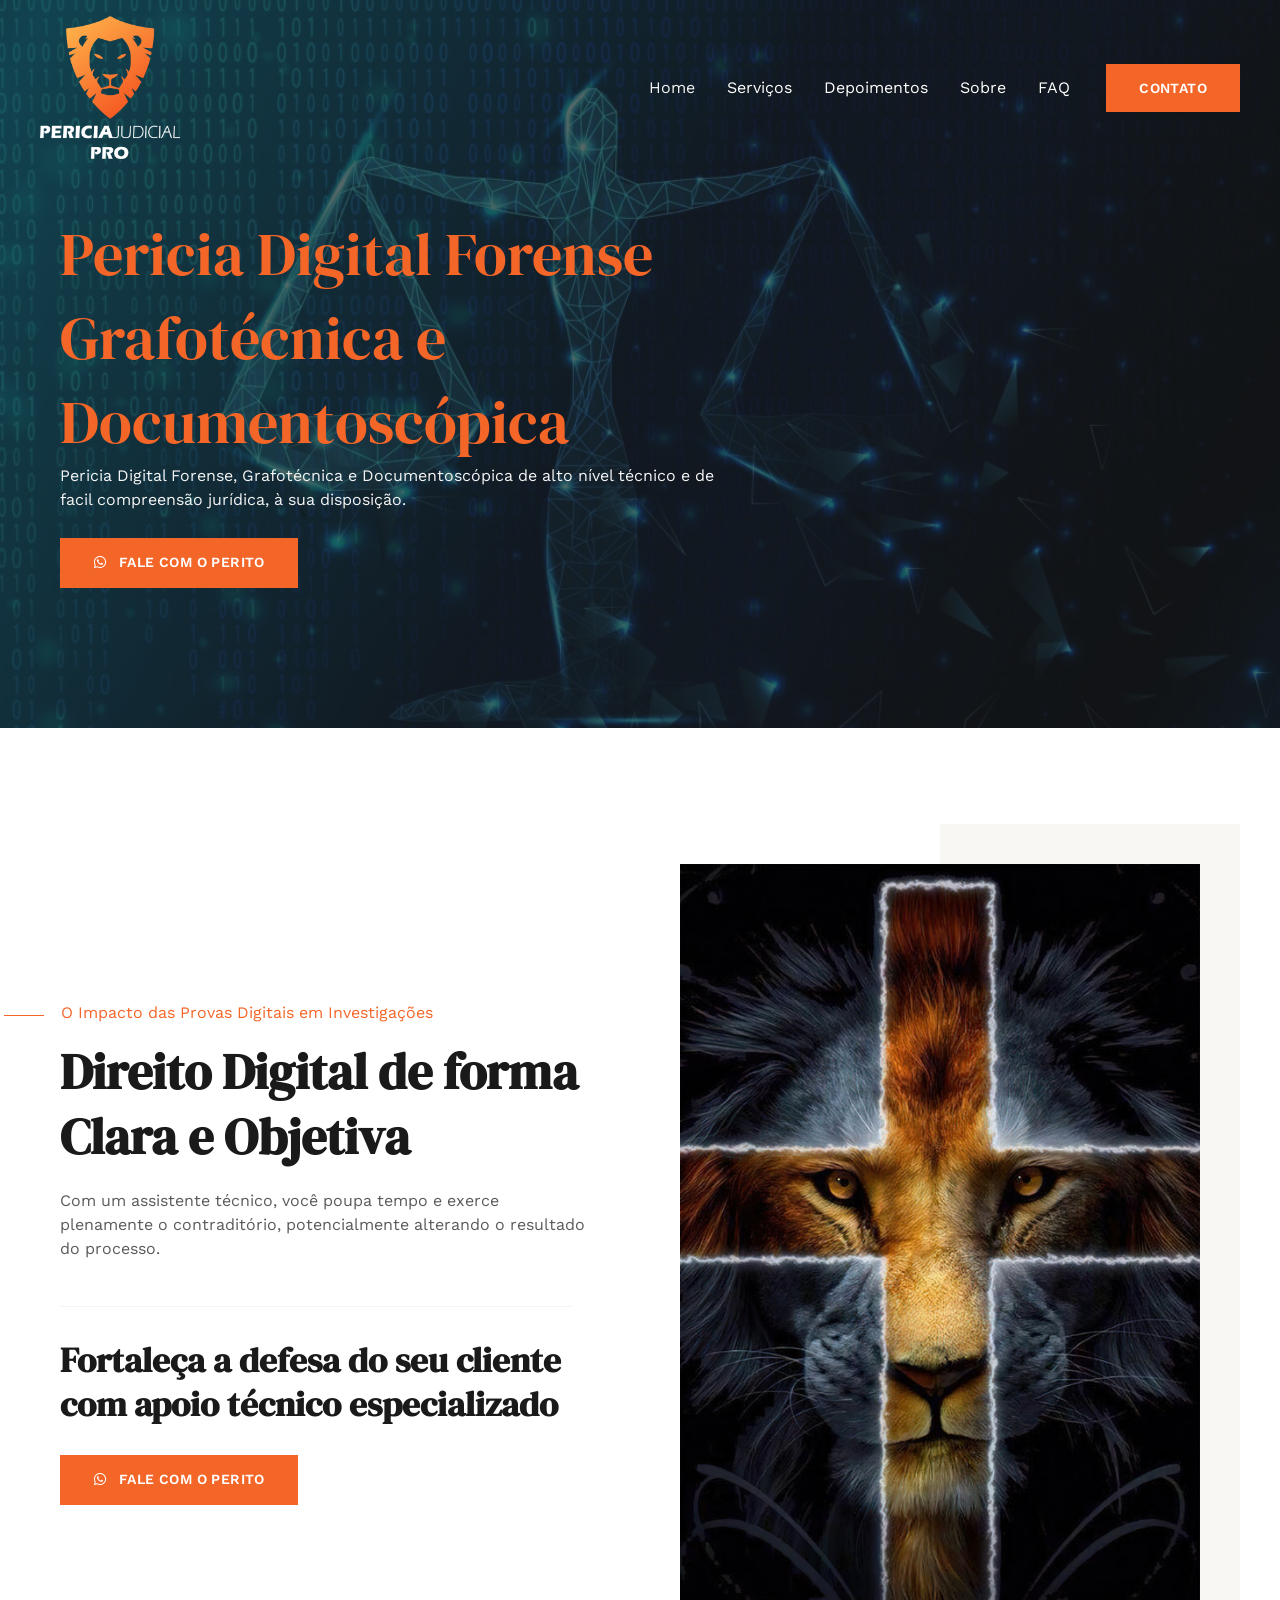
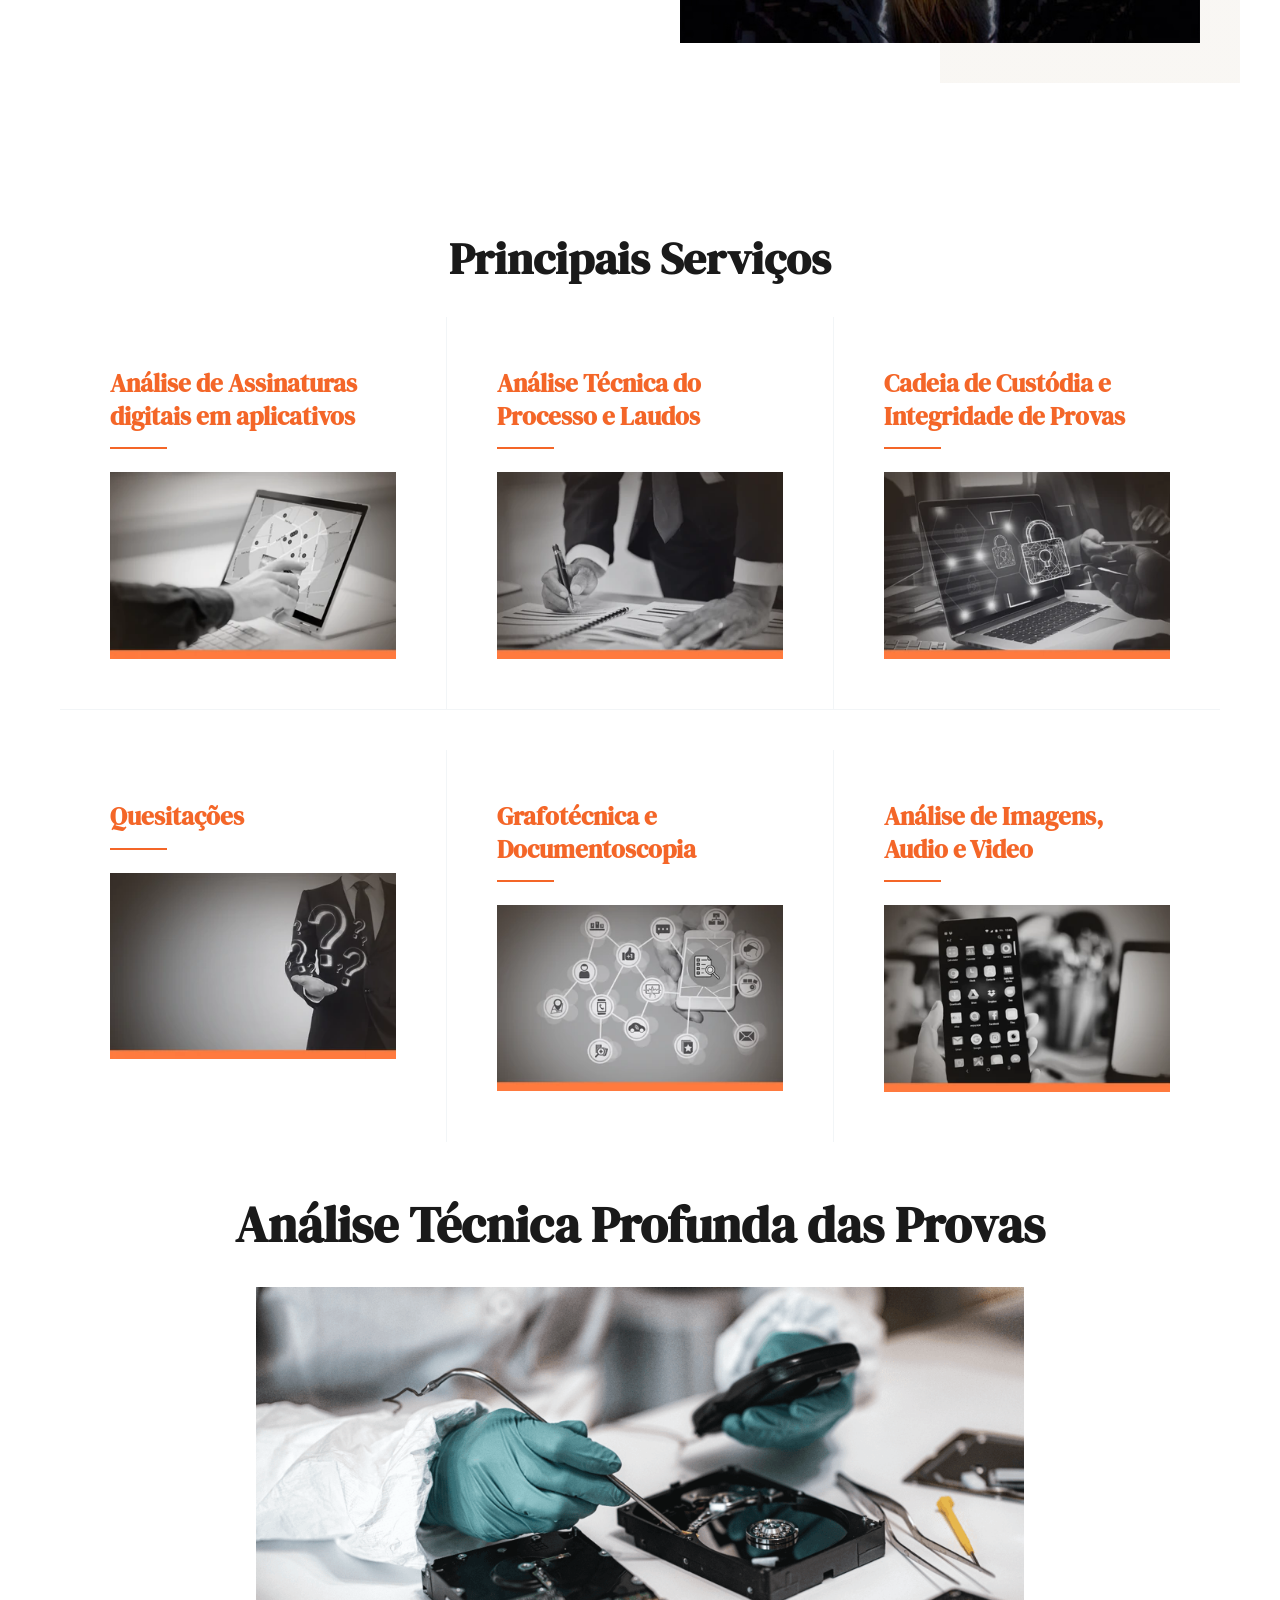
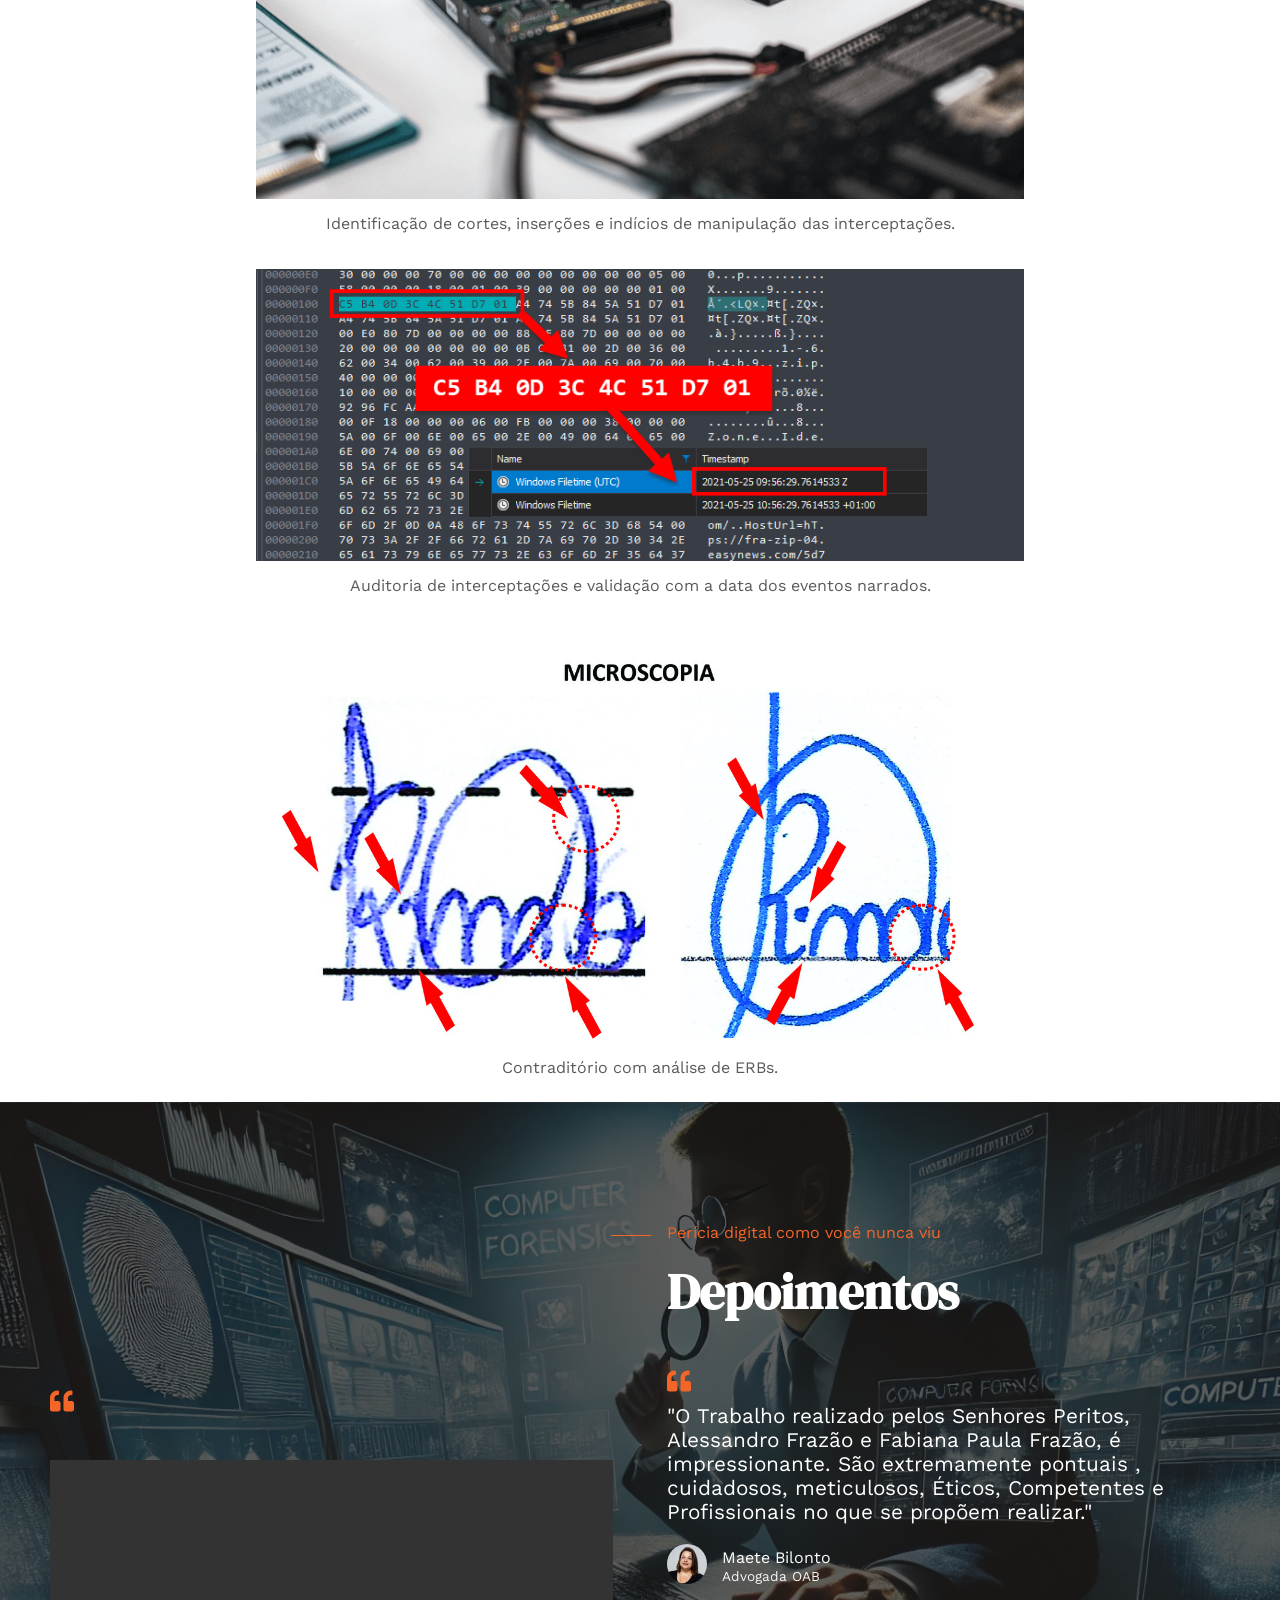
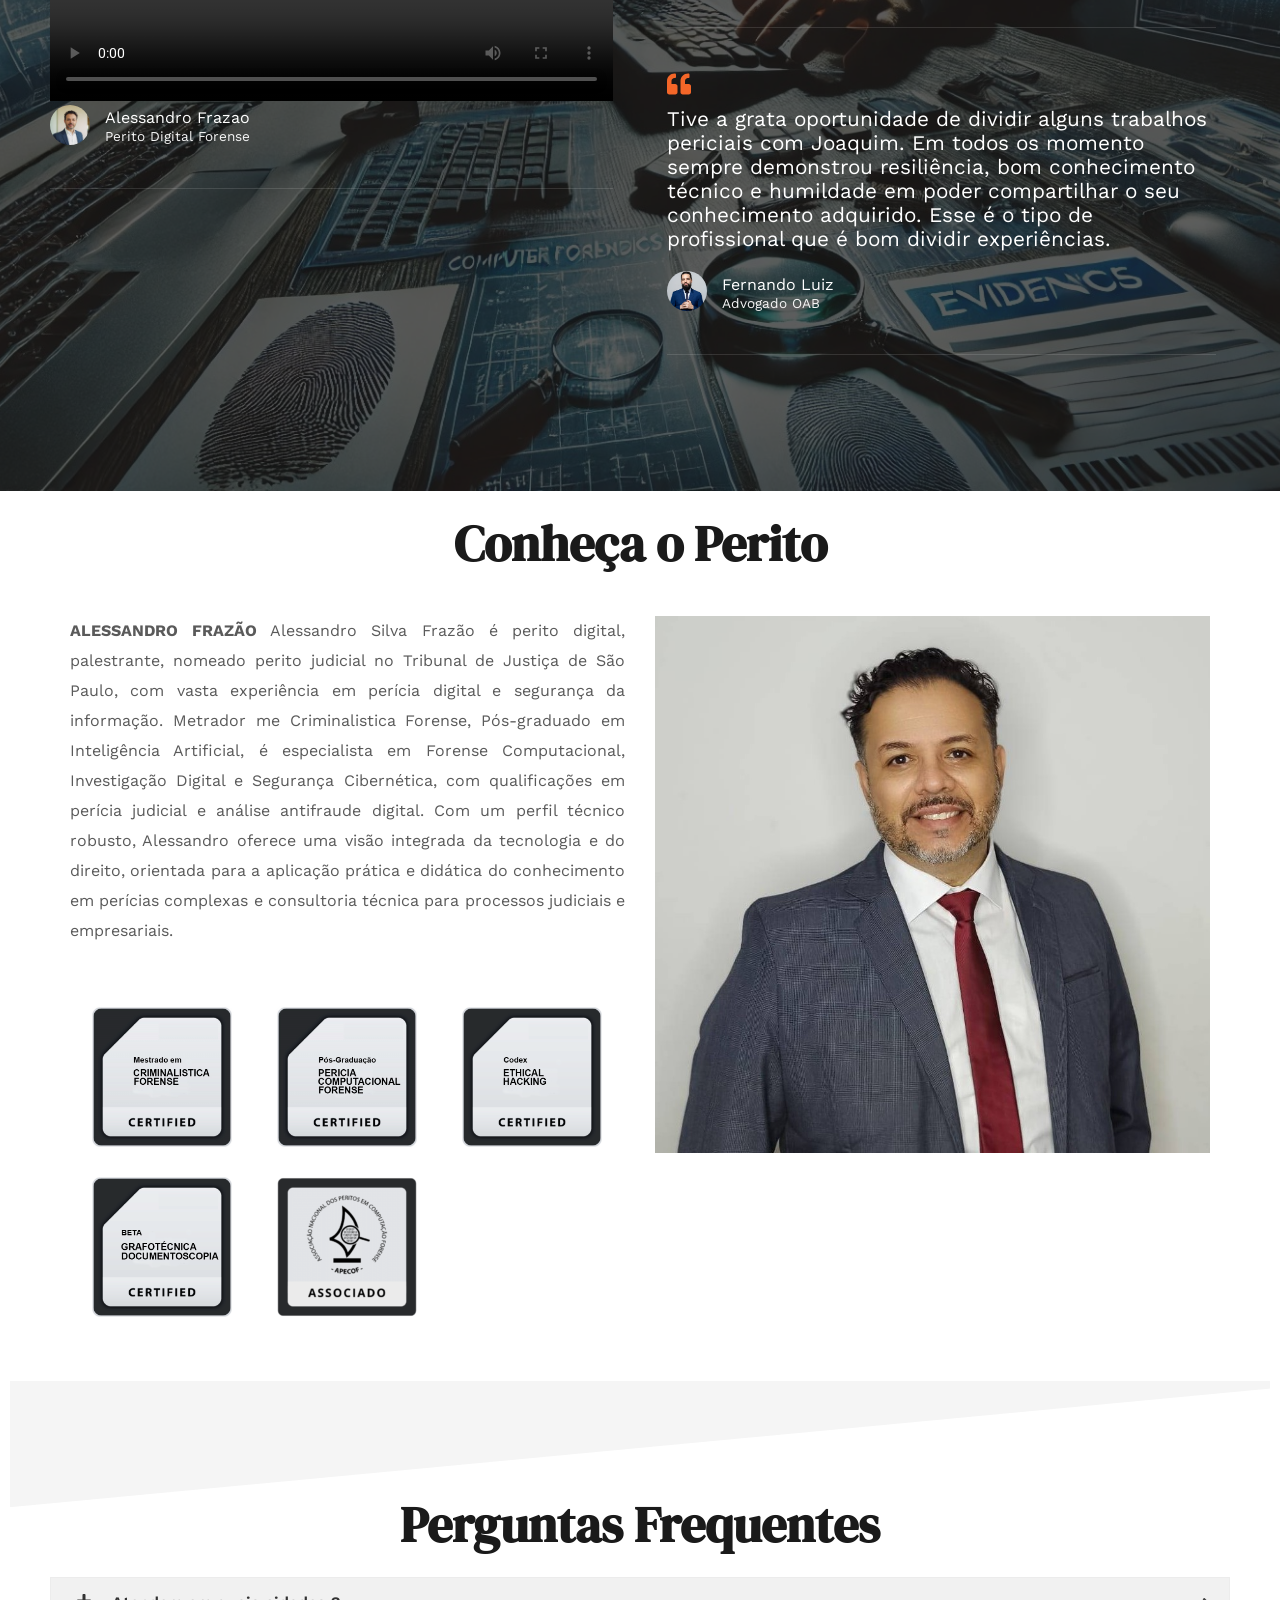
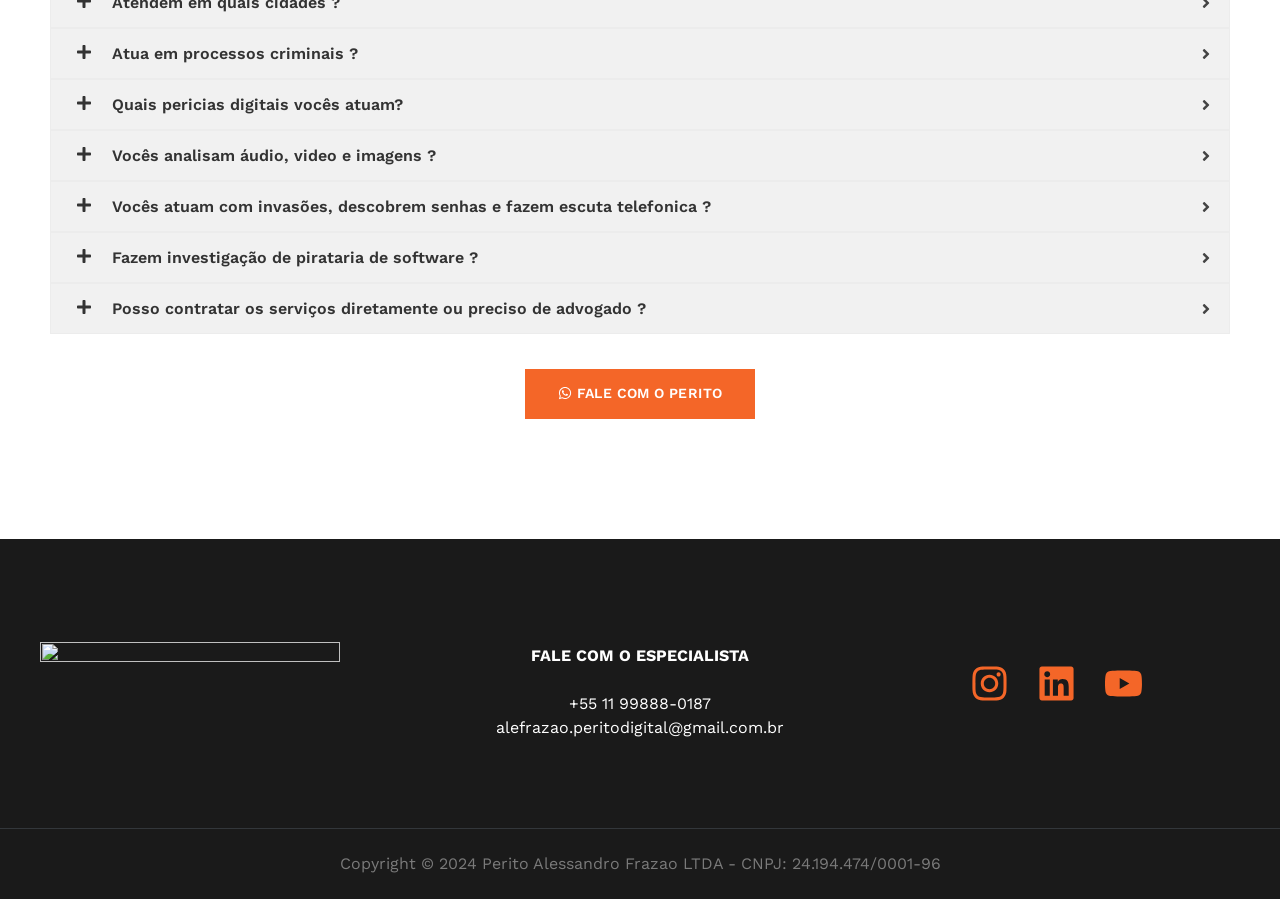
==== commit 7c4c54ea: "Commit atualizacao geral" ====
--- a/index.html
+++ b/index.html
@@ -506,11 +506,11 @@
 						<div class="elementor-testimonial-meta elementor-has-image elementor-testimonial-image-position-aside">
 				<div class="elementor-testimonial-meta-inner">
 											<div class="elementor-testimonial-image">
-							<img loading="lazy" decoding="async" width="368" height="365" src="images/Raphael.png" class="attachment-full size-full wp-image-29" alt="" srcset="images/Raphael.png 368w, images/Raphael-300x298.png 300w, images/Raphael-150x150.png 150w" sizes="(max-width: 368px) 100vw, 368px">						</div>
+							<img loading="lazy" decoding="async" width="368" height="365" src="images/Alessandro.png" class="attachment-full size-full wp-image-29" alt="" srcset="images/Alessandro.png 368w, images/Alessandro-300x298.png 300w, images/Alessandro-150x150.png 150w" sizes="(max-width: 368px) 100vw, 368px">						</div>
 					
 										<div class="elementor-testimonial-details">
-														<div class="elementor-testimonial-name">Raphael Dutra​</div>
-																						<div class="elementor-testimonial-job">Advogado Criminalista</div>
+														<div class="elementor-testimonial-name">Alessandro Frazao</div>
+																						<div class="elementor-testimonial-job">Perito Digital Forense</div>
 													</div>
 									</div>
 			</div>
@@ -553,16 +553,16 @@
 				<div class="elementor-element elementor-element-5f7d940 elementor-widget elementor-widget-testimonial" data-id="5f7d940" data-element_type="widget" data-widget_type="testimonial.default">
 				<div class="elementor-widget-container">
 					<div class="elementor-testimonial-wrapper">
-							<div class="elementor-testimonial-content">"O Trabalho realizado pelos Senhores Peritos, Joaquim Neto e André Marques, é ímpar. São extremamente pontuais , cuidadosos, meticulosos, Éticos, Competentes e Profissionais no que se propõem �&nbsp; realizar."​</div>
+							<div class="elementor-testimonial-content">"O Trabalho realizado pelos Senhores Peritos, Alessandro Frazão e Fabiana Paula Frazão, é impressionante. São extremamente pontuais , cuidadosos, meticulosos, Éticos, Competentes e Profissionais no que se propõem realizar."</div>
 			
 						<div class="elementor-testimonial-meta elementor-has-image elementor-testimonial-image-position-aside">
 				<div class="elementor-testimonial-meta-inner">
 											<div class="elementor-testimonial-image">
-							<img loading="lazy" decoding="async" width="458" height="458" src="images/vanderlei_ramalho_depoimento.webp" class="attachment-full size-full wp-image-1735" alt="" srcset="images/vanderlei_ramalho_depoimento.webp 458w, images/vanderlei_ramalho_depoimento-300x300.webp 300w, images/vanderlei_ramalho_depoimento-150x150.webp 150w" sizes="(max-width: 458px) 100vw, 458px">						</div>
+							<img loading="lazy" decoding="async" width="458" height="458" src="images/maete_bilonto_depoimento.webp" class="attachment-full size-full wp-image-1735" alt="" srcset="images/maete_bilonto_depoimento.webp 458w, images/maete_bilonto_depoimento-300x300.webp 300w, images/maete_bilonto_depoimento-150x150.webp 150w" sizes="(max-width: 458px) 100vw, 458px">						</div>
 					
 										<div class="elementor-testimonial-details">
-														<div class="elementor-testimonial-name">Vanderlei Ramalho</div>
-																						<div class="elementor-testimonial-job">Juiz de Direito</div>
+														<div class="elementor-testimonial-name">Maete Bilonto</div>
+																						<div class="elementor-testimonial-job">Advogada OAB</div>
 													</div>
 									</div>
 			</div>
@@ -585,11 +585,11 @@
 						<div class="elementor-testimonial-meta elementor-has-image elementor-testimonial-image-position-aside">
 				<div class="elementor-testimonial-meta-inner">
 											<div class="elementor-testimonial-image">
-							<img loading="lazy" decoding="async" width="100" height="100" src="images/clezio.jpg" class="attachment-full size-full wp-image-27" alt="">						</div>
+							<img loading="lazy" decoding="async" width="100" height="100" src="images/fernando.jpg" class="attachment-full size-full wp-image-27" alt="">						</div>
 					
 										<div class="elementor-testimonial-details">
-														<div class="elementor-testimonial-name">Clezio Azevedo</div>
-																						<div class="elementor-testimonial-job">Analista de Segurança da Informação</div>
+														<div class="elementor-testimonial-name">Fernando Luiz</div>
+																						<div class="elementor-testimonial-job">Advogado OAB</div>
 													</div>
 									</div>
 			</div>
@@ -617,16 +617,16 @@
 					<div class="elementor-image-gallery">
 			<div id="gallery-1" class="gallery galleryid-1334 gallery-columns-3 gallery-size-thumbnail"><figure class="gallery-item">
 			<div class="gallery-icon landscape">
-				<a data-elementor-open-lightbox="yes" data-elementor-lightbox-slideshow="d3caed2" data-elementor-lightbox-title="ceritificacao_chfi" data-e-action-hash="#elementor-action%3Aaction%3Dlightbox%26settings%3DeyJpZCI6MzQsInVybCI6Imh0dHBzOlwvXC9hbmFsaXNlZXJicy5jb20uYnJcL3dwLWNvbnRlbnRcL3VwbG9hZHNcLzIwMjRcLzA0XC9jZXJpdGlmaWNhY2FvX2NoZmkucG5nIiwic2xpZGVzaG93IjoiZDNjYWVkMiJ9" href="https://periciajudicialpro.com.br/wp-content/uploads/2024/04/ceritificacao_chfi.png"><img loading="lazy" decoding="async" width="150" height="150" src="images/ceritificacao_chfi-150x150.png" class="attachment-thumbnail size-thumbnail" alt="" srcset="images/ceritificacao_chfi-150x150.png 150w, images/ceritificacao_chfi-300x300.png 300w, images/ceritificacao_chfi.png 540w" sizes="(max-width: 150px) 100vw, 150px"></a>
+				<a data-elementor-open-lightbox="yes" data-elementor-lightbox-slideshow="d3caed2" data-elementor-lightbox-title="ceritificacao_chfi" data-e-action-hash="#elementor-action%3Aaction%3Dlightbox%26settings%3DeyJpZCI6MzQsInVybCI6Imh0dHBzOlwvXC9hbmFsaXNlZXJicy5jb20uYnJcL3dwLWNvbnRlbnRcL3VwbG9hZHNcLzIwMjRcLzA0XC9jZXJpdGlmaWNhY2FvX2NoZmkucG5nIiwic2xpZGVzaG93IjoiZDNjYWVkMiJ9" href="https://periciajudicialpro.com.br/wp-content/uploads/2024/04/ceritificacao_chfi.png"><img loading="lazy" decoding="async" width="150" height="150" src="images/ceritificacao_criminalistica-150x150.png" class="attachment-thumbnail size-thumbnail" alt="" srcset="images/ceritificacao_criminalistica-150x150.png 150w, images/ceritificacao_criminalistica-300x300.png 300w, images/ceritificacao_criminalistica.png 540w" sizes="(max-width: 150px) 100vw, 150px"></a>
 			</div></figure><figure class="gallery-item">
 			<div class="gallery-icon landscape">
-				<a data-elementor-open-lightbox="yes" data-elementor-lightbox-slideshow="d3caed2" data-elementor-lightbox-title="certificacao_ceh" data-e-action-hash="#elementor-action%3Aaction%3Dlightbox%26settings%3DeyJpZCI6MzUsInVybCI6Imh0dHBzOlwvXC9hbmFsaXNlZXJicy5jb20uYnJcL3dwLWNvbnRlbnRcL3VwbG9hZHNcLzIwMjRcLzA0XC9jZXJ0aWZpY2FjYW9fY2VoLnBuZyIsInNsaWRlc2hvdyI6ImQzY2FlZDIifQ%3D%3D" href="https://periciajudicialpro.com.br/wp-content/uploads/2024/04/certificacao_ceh.png"><img loading="lazy" decoding="async" width="150" height="150" src="images/certificacao_ceh-150x150.png" class="attachment-thumbnail size-thumbnail" alt="" srcset="images/certificacao_ceh-150x150.png 150w, images/certificacao_ceh-300x300.png 300w, images/certificacao_ceh.png 540w" sizes="(max-width: 150px) 100vw, 150px"></a>
+				<a data-elementor-open-lightbox="yes" data-elementor-lightbox-slideshow="d3caed2" data-elementor-lightbox-title="certificacao_ceh" data-e-action-hash="#elementor-action%3Aaction%3Dlightbox%26settings%3DeyJpZCI6MzUsInVybCI6Imh0dHBzOlwvXC9hbmFsaXNlZXJicy5jb20uYnJcL3dwLWNvbnRlbnRcL3VwbG9hZHNcLzIwMjRcLzA0XC9jZXJ0aWZpY2FjYW9fY2VoLnBuZyIsInNsaWRlc2hvdyI6ImQzY2FlZDIifQ%3D%3D" href="https://periciajudicialpro.com.br/wp-content/uploads/2024/04/certificacao_ceh.png"><img loading="lazy" decoding="async" width="150" height="150" src="images/certificacao_periciaforense-150x150.png" class="attachment-thumbnail size-thumbnail" alt="" srcset="images/certificacao_periciaforense-150x150.png 150w, images/certificacao_periciaforense-300x300.png 300w, images/certificacao_periciaforense.png 540w" sizes="(max-width: 150px) 100vw, 150px"></a>
 			</div></figure><figure class="gallery-item">
 			<div class="gallery-icon landscape">
-				<a data-elementor-open-lightbox="yes" data-elementor-lightbox-slideshow="d3caed2" data-elementor-lightbox-title="certificacao_cnse" data-e-action-hash="#elementor-action%3Aaction%3Dlightbox%26settings%3DeyJpZCI6MzYsInVybCI6Imh0dHBzOlwvXC9hbmFsaXNlZXJicy5jb20uYnJcL3dwLWNvbnRlbnRcL3VwbG9hZHNcLzIwMjRcLzA0XC9jZXJ0aWZpY2FjYW9fY25zZS5wbmciLCJzbGlkZXNob3ciOiJkM2NhZWQyIn0%3D" href="https://periciajudicialpro.com.br/wp-content/uploads/2024/04/certificacao_cnse.png"><img loading="lazy" decoding="async" width="150" height="150" src="images/certificacao_cnse-150x150.png" class="attachment-thumbnail size-thumbnail" alt="" srcset="images/certificacao_cnse-150x150.png 150w, images/certificacao_cnse-300x300.png 300w, images/certificacao_cnse.png 540w" sizes="(max-width: 150px) 100vw, 150px"></a>
+				<a data-elementor-open-lightbox="yes" data-elementor-lightbox-slideshow="d3caed2" data-elementor-lightbox-title="certificacao_cnse" data-e-action-hash="#elementor-action%3Aaction%3Dlightbox%26settings%3DeyJpZCI6MzYsInVybCI6Imh0dHBzOlwvXC9hbmFsaXNlZXJicy5jb20uYnJcL3dwLWNvbnRlbnRcL3VwbG9hZHNcLzIwMjRcLzA0XC9jZXJ0aWZpY2FjYW9fY25zZS5wbmciLCJzbGlkZXNob3ciOiJkM2NhZWQyIn0%3D" href="https://periciajudicialpro.com.br/wp-content/uploads/2024/04/certificacao_cnse.png"><img loading="lazy" decoding="async" width="150" height="150" src="images/certificacao_ethicalhacking-150x150.png" class="attachment-thumbnail size-thumbnail" alt="" srcset="images/certificacao_ethicalhacking-150x150.png 150w, images/certificacao_ethicalhacking-300x300.png 300w, images/certificacao_ethicalhacking.png 540w" sizes="(max-width: 150px) 100vw, 150px"></a>
 			</div></figure><figure class="gallery-item">
 			<div class="gallery-icon landscape">
-				<a data-elementor-open-lightbox="yes" data-elementor-lightbox-slideshow="d3caed2" data-elementor-lightbox-title="certificacao_csae" data-e-action-hash="#elementor-action%3Aaction%3Dlightbox%26settings%3DeyJpZCI6MzIsInVybCI6Imh0dHBzOlwvXC9hbmFsaXNlZXJicy5jb20uYnJcL3dwLWNvbnRlbnRcL3VwbG9hZHNcLzIwMjRcLzA0XC9jZXJ0aWZpY2FjYW9fY3NhZS5wbmciLCJzbGlkZXNob3ciOiJkM2NhZWQyIn0%3D" href="https://periciajudicialpro.com.br/wp-content/uploads/2024/04/certificacao_csae.png"><img loading="lazy" decoding="async" width="150" height="150" src="images/certificacao_csae-150x150.png" class="attachment-thumbnail size-thumbnail" alt="" srcset="images/certificacao_csae-150x150.png 150w, images/certificacao_csae-300x300.png 300w, images/certificacao_csae.png 540w" sizes="(max-width: 150px) 100vw, 150px"></a>
+				<a data-elementor-open-lightbox="yes" data-elementor-lightbox-slideshow="d3caed2" data-elementor-lightbox-title="certificacao_csae" data-e-action-hash="#elementor-action%3Aaction%3Dlightbox%26settings%3DeyJpZCI6MzIsInVybCI6Imh0dHBzOlwvXC9hbmFsaXNlZXJicy5jb20uYnJcL3dwLWNvbnRlbnRcL3VwbG9hZHNcLzIwMjRcLzA0XC9jZXJ0aWZpY2FjYW9fY3NhZS5wbmciLCJzbGlkZXNob3ciOiJkM2NhZWQyIn0%3D" href="https://periciajudicialpro.com.br/wp-content/uploads/2024/04/certificacao_csae.png"><img loading="lazy" decoding="async" width="150" height="150" src="images/certificacao_grafoscopia-150x150.png" class="attachment-thumbnail size-thumbnail" alt="" srcset="images/certificacao_grafoscopia-150x150.png 150w, images/certificacao_grafoscopia-300x300.png 300w, images/certificacao_grafoscopia.png 540w" sizes="(max-width: 150px) 100vw, 150px"></a>
 			</div></figure><figure class="gallery-item">
 			<div class="gallery-icon landscape">
 				<a data-elementor-open-lightbox="yes" data-elementor-lightbox-slideshow="d3caed2" data-elementor-lightbox-title="perito_apecof" data-e-action-hash="#elementor-action%3Aaction%3Dlightbox%26settings%3DeyJpZCI6MzMsInVybCI6Imh0dHBzOlwvXC9hbmFsaXNlZXJicy5jb20uYnJcL3dwLWNvbnRlbnRcL3VwbG9hZHNcLzIwMjRcLzA0XC9wZXJpdG9fYXBlY29mLnBuZyIsInNsaWRlc2hvdyI6ImQzY2FlZDIifQ%3D%3D" href="https://periciajudicialpro.com.br/wp-content/uploads/2024/04/perito_apecof.png"><img loading="lazy" decoding="async" width="150" height="150" src="images/perito_apecof-150x150.png" class="attachment-thumbnail size-thumbnail" alt="" srcset="images/perito_apecof-150x150.png 150w, images/perito_apecof-300x300.png 300w, images/perito_apecof.png 540w" sizes="(max-width: 150px) 100vw, 150px"></a>
@@ -666,15 +666,15 @@
                 </div><div class="eael-accordion-list">
                 <div id="atua-em-processos-criminais-" class="elementor-tab-title eael-accordion-header" tabindex="0" data-tab="2" aria-controls="elementor-tab-content-9832"><span class="eael-advanced-accordion-icon-closed"><svg aria-hidden="true" class="fa-accordion-icon e-font-icon-svg e-fas-plus" viewBox="0 0 448 512" xmlns="http://www.w3.org/2000/svg"><path d="M416 208H272V64c0-17.67-14.33-32-32-32h-32c-17.67 0-32 14.33-32 32v144H32c-17.67 0-32 14.33-32 32v32c0 17.67 14.33 32 32 32h144v144c0 17.67 14.33 32 32 32h32c17.67 0 32-14.33 32-32V304h144c17.67 0 32-14.33 32-32v-32c0-17.67-14.33-32-32-32z"></path></svg></span><span class="eael-advanced-accordion-icon-opened"><svg aria-hidden="true" class="fa-accordion-icon e-font-icon-svg e-fas-minus" viewBox="0 0 448 512" xmlns="http://www.w3.org/2000/svg"><path d="M416 208H32c-17.67 0-32 14.33-32 32v32c0 17.67 14.33 32 32 32h384c17.67 0 32-14.33 32-32v-32c0-17.67-14.33-32-32-32z"></path></svg></span><span class="eael-accordion-tab-title">Atua em processos criminais ?</span><svg aria-hidden="true" class="fa-toggle e-font-icon-svg e-fas-angle-right" viewBox="0 0 256 512" xmlns="http://www.w3.org/2000/svg"><path d="M224.3 273l-136 136c-9.4 9.4-24.6 9.4-33.9 0l-22.6-22.6c-9.4-9.4-9.4-24.6 0-33.9l96.4-96.4-96.4-96.4c-9.4-9.4-9.4-24.6 0-33.9L54.3 103c9.4-9.4 24.6-9.4 33.9 0l136 136c9.5 9.4 9.5 24.6.1 34z"></path></svg></div><div id="elementor-tab-content-9832" class="eael-accordion-content clearfix" data-tab="2" aria-labelledby="atua-em-processos-criminais-"><p>Sim. Atuamos em processos criminais como assistente técnico de defesa e auxiliamos advogados a exercer direito ao contraditório e ampla defesa por meio de prova científica.</p></div>
                 </div><div class="eael-accordion-list">
-                <div id="qual-a-preciso-da-anlise-de-erbs-" class="elementor-tab-title eael-accordion-header" tabindex="0" data-tab="3" aria-controls="elementor-tab-content-9833"><span class="eael-advanced-accordion-icon-closed"><svg aria-hidden="true" class="fa-accordion-icon e-font-icon-svg e-fas-plus" viewBox="0 0 448 512" xmlns="http://www.w3.org/2000/svg"><path d="M416 208H272V64c0-17.67-14.33-32-32-32h-32c-17.67 0-32 14.33-32 32v144H32c-17.67 0-32 14.33-32 32v32c0 17.67 14.33 32 32 32h144v144c0 17.67 14.33 32 32 32h32c17.67 0 32-14.33 32-32V304h144c17.67 0 32-14.33 32-32v-32c0-17.67-14.33-32-32-32z"></path></svg></span><span class="eael-advanced-accordion-icon-opened"><svg aria-hidden="true" class="fa-accordion-icon e-font-icon-svg e-fas-minus" viewBox="0 0 448 512" xmlns="http://www.w3.org/2000/svg"><path d="M416 208H32c-17.67 0-32 14.33-32 32v32c0 17.67 14.33 32 32 32h384c17.67 0 32-14.33 32-32v-32c0-17.67-14.33-32-32-32z"></path></svg></span><span class="eael-accordion-tab-title">Qual a precisão da análise de ERBs ?</span><svg aria-hidden="true" class="fa-toggle e-font-icon-svg e-fas-angle-right" viewBox="0 0 256 512" xmlns="http://www.w3.org/2000/svg"><path d="M224.3 273l-136 136c-9.4 9.4-24.6 9.4-33.9 0l-22.6-22.6c-9.4-9.4-9.4-24.6 0-33.9l96.4-96.4-96.4-96.4c-9.4-9.4-9.4-24.6 0-33.9L54.3 103c9.4-9.4 24.6-9.4 33.9 0l136 136c9.5 9.4 9.5 24.6.1 34z"></path></svg></div><div id="elementor-tab-content-9833" class="eael-accordion-content clearfix" data-tab="3" aria-labelledby="qual-a-preciso-da-anlise-de-erbs-"><p>A precisão da análise de ERBs depende de vários fatores, dentre eles, quantidade de antenas que a cidade possui, os obstáculos, e os dados fornecidos pela operadora. É possível utilizar outros elementos, como GPS, metadados de arquivos e outros, para auxiliar no álibi digital.</p></div>
+                <div id="qual-a-preciso-da-anlise-de-erbs-" class="elementor-tab-title eael-accordion-header" tabindex="0" data-tab="3" aria-controls="elementor-tab-content-9833"><span class="eael-advanced-accordion-icon-closed"><svg aria-hidden="true" class="fa-accordion-icon e-font-icon-svg e-fas-plus" viewBox="0 0 448 512" xmlns="http://www.w3.org/2000/svg"><path d="M416 208H272V64c0-17.67-14.33-32-32-32h-32c-17.67 0-32 14.33-32 32v144H32c-17.67 0-32 14.33-32 32v32c0 17.67 14.33 32 32 32h144v144c0 17.67 14.33 32 32 32h32c17.67 0 32-14.33 32-32V304h144c17.67 0 32-14.33 32-32v-32c0-17.67-14.33-32-32-32z"></path></svg></span><span class="eael-advanced-accordion-icon-opened"><svg aria-hidden="true" class="fa-accordion-icon e-font-icon-svg e-fas-minus" viewBox="0 0 448 512" xmlns="http://www.w3.org/2000/svg"><path d="M416 208H32c-17.67 0-32 14.33-32 32v32c0 17.67 14.33 32 32 32h384c17.67 0 32-14.33 32-32v-32c0-17.67-14.33-32-32-32z"></path></svg></span><span class="eael-accordion-tab-title">Quais pericias digitais vocês atuam?</span><svg aria-hidden="true" class="fa-toggle e-font-icon-svg e-fas-angle-right" viewBox="0 0 256 512" xmlns="http://www.w3.org/2000/svg"><path d="M224.3 273l-136 136c-9.4 9.4-24.6 9.4-33.9 0l-22.6-22.6c-9.4-9.4-9.4-24.6 0-33.9l96.4-96.4-96.4-96.4c-9.4-9.4-9.4-24.6 0-33.9L54.3 103c9.4-9.4 24.6-9.4 33.9 0l136 136c9.5 9.4 9.5 24.6.1 34z"></path></svg></div><div id="elementor-tab-content-9833" class="eael-accordion-content clearfix" data-tab="3" aria-labelledby="qual-a-preciso-da-anlise-de-erbs-"><p>Atuamos em diversos processos digitais, como analise de criptografia de dados, análise do fluxo e segurança de aplicativos para celular, autencidade de audio e video, Grafotécnica fisica e digital, Documentoscopia digital, consulte-nos para mais detalhes.</p></div>
                 </div><div class="eael-accordion-list">
-                <div id="o-laudo-de-erbs-me-colocou-na-cena-do-evento-crime-mas-eu-no-estava-o-que-devo-fazer-" class="elementor-tab-title eael-accordion-header" tabindex="0" data-tab="4" aria-controls="elementor-tab-content-9834"><span class="eael-advanced-accordion-icon-closed"><svg aria-hidden="true" class="fa-accordion-icon e-font-icon-svg e-fas-plus" viewBox="0 0 448 512" xmlns="http://www.w3.org/2000/svg"><path d="M416 208H272V64c0-17.67-14.33-32-32-32h-32c-17.67 0-32 14.33-32 32v144H32c-17.67 0-32 14.33-32 32v32c0 17.67 14.33 32 32 32h144v144c0 17.67 14.33 32 32 32h32c17.67 0 32-14.33 32-32V304h144c17.67 0 32-14.33 32-32v-32c0-17.67-14.33-32-32-32z"></path></svg></span><span class="eael-advanced-accordion-icon-opened"><svg aria-hidden="true" class="fa-accordion-icon e-font-icon-svg e-fas-minus" viewBox="0 0 448 512" xmlns="http://www.w3.org/2000/svg"><path d="M416 208H32c-17.67 0-32 14.33-32 32v32c0 17.67 14.33 32 32 32h384c17.67 0 32-14.33 32-32v-32c0-17.67-14.33-32-32-32z"></path></svg></span><span class="eael-accordion-tab-title">O laudo de ERbs me colocou na cena do evento crime, mas eu não estava. O que devo fazer ?</span><svg aria-hidden="true" class="fa-toggle e-font-icon-svg e-fas-angle-right" viewBox="0 0 256 512" xmlns="http://www.w3.org/2000/svg"><path d="M224.3 273l-136 136c-9.4 9.4-24.6 9.4-33.9 0l-22.6-22.6c-9.4-9.4-9.4-24.6 0-33.9l96.4-96.4-96.4-96.4c-9.4-9.4-9.4-24.6 0-33.9L54.3 103c9.4-9.4 24.6-9.4 33.9 0l136 136c9.5 9.4 9.5 24.6.1 34z"></path></svg></div><div id="elementor-tab-content-9834" class="eael-accordion-content clearfix" data-tab="4" aria-labelledby="o-laudo-de-erbs-me-colocou-na-cena-do-evento-crime-mas-eu-no-estava-o-que-devo-fazer-"><p>A análise de ERBs não deve ser utilizada como prova absoluta; é possível analisar outros elementos para formação do álibi digital, dentre eles: GPS, Redes Sociais, Fotos e mais.</p></div>
+                <div id="o-laudo-de-erbs-me-colocou-na-cena-do-evento-crime-mas-eu-no-estava-o-que-devo-fazer-" class="elementor-tab-title eael-accordion-header" tabindex="0" data-tab="4" aria-controls="elementor-tab-content-9834"><span class="eael-advanced-accordion-icon-closed"><svg aria-hidden="true" class="fa-accordion-icon e-font-icon-svg e-fas-plus" viewBox="0 0 448 512" xmlns="http://www.w3.org/2000/svg"><path d="M416 208H272V64c0-17.67-14.33-32-32-32h-32c-17.67 0-32 14.33-32 32v144H32c-17.67 0-32 14.33-32 32v32c0 17.67 14.33 32 32 32h144v144c0 17.67 14.33 32 32 32h32c17.67 0 32-14.33 32-32V304h144c17.67 0 32-14.33 32-32v-32c0-17.67-14.33-32-32-32z"></path></svg></span><span class="eael-advanced-accordion-icon-opened"><svg aria-hidden="true" class="fa-accordion-icon e-font-icon-svg e-fas-minus" viewBox="0 0 448 512" xmlns="http://www.w3.org/2000/svg"><path d="M416 208H32c-17.67 0-32 14.33-32 32v32c0 17.67 14.33 32 32 32h384c17.67 0 32-14.33 32-32v-32c0-17.67-14.33-32-32-32z"></path></svg></span><span class="eael-accordion-tab-title">Vocês analisam áudio, video e imagens ?</span><svg aria-hidden="true" class="fa-toggle e-font-icon-svg e-fas-angle-right" viewBox="0 0 256 512" xmlns="http://www.w3.org/2000/svg"><path d="M224.3 273l-136 136c-9.4 9.4-24.6 9.4-33.9 0l-22.6-22.6c-9.4-9.4-9.4-24.6 0-33.9l96.4-96.4-96.4-96.4c-9.4-9.4-9.4-24.6 0-33.9L54.3 103c9.4-9.4 24.6-9.4 33.9 0l136 136c9.5 9.4 9.5 24.6.1 34z"></path></svg></div><div id="elementor-tab-content-9834" class="eael-accordion-content clearfix" data-tab="4" aria-labelledby="o-laudo-de-erbs-me-colocou-na-cena-do-evento-crime-mas-eu-no-estava-o-que-devo-fazer-"><p>Sim, somos treinados e capacitados em diferentes sistemas de segurança perimetral e digital.</p></div>
                 </div><div class="eael-accordion-list">
-                <div id="por-quanto-tempo-a-empresa-de-telefonia-tem-que-guardar-os-dados-de-erbs-" class="elementor-tab-title eael-accordion-header" tabindex="0" data-tab="5" aria-controls="elementor-tab-content-9835"><span class="eael-advanced-accordion-icon-closed"><svg aria-hidden="true" class="fa-accordion-icon e-font-icon-svg e-fas-plus" viewBox="0 0 448 512" xmlns="http://www.w3.org/2000/svg"><path d="M416 208H272V64c0-17.67-14.33-32-32-32h-32c-17.67 0-32 14.33-32 32v144H32c-17.67 0-32 14.33-32 32v32c0 17.67 14.33 32 32 32h144v144c0 17.67 14.33 32 32 32h32c17.67 0 32-14.33 32-32V304h144c17.67 0 32-14.33 32-32v-32c0-17.67-14.33-32-32-32z"></path></svg></span><span class="eael-advanced-accordion-icon-opened"><svg aria-hidden="true" class="fa-accordion-icon e-font-icon-svg e-fas-minus" viewBox="0 0 448 512" xmlns="http://www.w3.org/2000/svg"><path d="M416 208H32c-17.67 0-32 14.33-32 32v32c0 17.67 14.33 32 32 32h384c17.67 0 32-14.33 32-32v-32c0-17.67-14.33-32-32-32z"></path></svg></span><span class="eael-accordion-tab-title">Por quanto tempo a empresa de telefonia tem que guardar os dados de ERBs ?</span><svg aria-hidden="true" class="fa-toggle e-font-icon-svg e-fas-angle-right" viewBox="0 0 256 512" xmlns="http://www.w3.org/2000/svg"><path d="M224.3 273l-136 136c-9.4 9.4-24.6 9.4-33.9 0l-22.6-22.6c-9.4-9.4-9.4-24.6 0-33.9l96.4-96.4-96.4-96.4c-9.4-9.4-9.4-24.6 0-33.9L54.3 103c9.4-9.4 24.6-9.4 33.9 0l136 136c9.5 9.4 9.5 24.6.1 34z"></path></svg></div><div id="elementor-tab-content-9835" class="eael-accordion-content clearfix" data-tab="5" aria-labelledby="por-quanto-tempo-a-empresa-de-telefonia-tem-que-guardar-os-dados-de-erbs-"><p>De acordo com a legislação, pelo período de 5 anos.</p></div>
+                <div id="por-quanto-tempo-a-empresa-de-telefonia-tem-que-guardar-os-dados-de-erbs-" class="elementor-tab-title eael-accordion-header" tabindex="0" data-tab="5" aria-controls="elementor-tab-content-9835"><span class="eael-advanced-accordion-icon-closed"><svg aria-hidden="true" class="fa-accordion-icon e-font-icon-svg e-fas-plus" viewBox="0 0 448 512" xmlns="http://www.w3.org/2000/svg"><path d="M416 208H272V64c0-17.67-14.33-32-32-32h-32c-17.67 0-32 14.33-32 32v144H32c-17.67 0-32 14.33-32 32v32c0 17.67 14.33 32 32 32h144v144c0 17.67 14.33 32 32 32h32c17.67 0 32-14.33 32-32V304h144c17.67 0 32-14.33 32-32v-32c0-17.67-14.33-32-32-32z"></path></svg></span><span class="eael-advanced-accordion-icon-opened"><svg aria-hidden="true" class="fa-accordion-icon e-font-icon-svg e-fas-minus" viewBox="0 0 448 512" xmlns="http://www.w3.org/2000/svg"><path d="M416 208H32c-17.67 0-32 14.33-32 32v32c0 17.67 14.33 32 32 32h384c17.67 0 32-14.33 32-32v-32c0-17.67-14.33-32-32-32z"></path></svg></span><span class="eael-accordion-tab-title">Vocês atuam com invasões, descobrem senhas e fazem escuta telefonica ?</span><svg aria-hidden="true" class="fa-toggle e-font-icon-svg e-fas-angle-right" viewBox="0 0 256 512" xmlns="http://www.w3.org/2000/svg"><path d="M224.3 273l-136 136c-9.4 9.4-24.6 9.4-33.9 0l-22.6-22.6c-9.4-9.4-9.4-24.6 0-33.9l96.4-96.4-96.4-96.4c-9.4-9.4-9.4-24.6 0-33.9L54.3 103c9.4-9.4 24.6-9.4 33.9 0l136 136c9.5 9.4 9.5 24.6.1 34z"></path></svg></div><div id="elementor-tab-content-9835" class="eael-accordion-content clearfix" data-tab="5" aria-labelledby="por-quanto-tempo-a-empresa-de-telefonia-tem-que-guardar-os-dados-de-erbs-"><p>Não, nosso trabalho e pautado pela ética e integridade das informações, sempre orientando e combatendo fraudes e crimes digitais.</p></div>
                 </div><div class="eael-accordion-list">
-                <div id="-possvel-identificar-provas-que-foram-contaminadas-manipuladas-" class="elementor-tab-title eael-accordion-header" tabindex="0" data-tab="6" aria-controls="elementor-tab-content-9836"><span class="eael-advanced-accordion-icon-closed"><svg aria-hidden="true" class="fa-accordion-icon e-font-icon-svg e-fas-plus" viewBox="0 0 448 512" xmlns="http://www.w3.org/2000/svg"><path d="M416 208H272V64c0-17.67-14.33-32-32-32h-32c-17.67 0-32 14.33-32 32v144H32c-17.67 0-32 14.33-32 32v32c0 17.67 14.33 32 32 32h144v144c0 17.67 14.33 32 32 32h32c17.67 0 32-14.33 32-32V304h144c17.67 0 32-14.33 32-32v-32c0-17.67-14.33-32-32-32z"></path></svg></span><span class="eael-advanced-accordion-icon-opened"><svg aria-hidden="true" class="fa-accordion-icon e-font-icon-svg e-fas-minus" viewBox="0 0 448 512" xmlns="http://www.w3.org/2000/svg"><path d="M416 208H32c-17.67 0-32 14.33-32 32v32c0 17.67 14.33 32 32 32h384c17.67 0 32-14.33 32-32v-32c0-17.67-14.33-32-32-32z"></path></svg></span><span class="eael-accordion-tab-title">É possível identificar provas que foram contaminadas (manipuladas) ?</span><svg aria-hidden="true" class="fa-toggle e-font-icon-svg e-fas-angle-right" viewBox="0 0 256 512" xmlns="http://www.w3.org/2000/svg"><path d="M224.3 273l-136 136c-9.4 9.4-24.6 9.4-33.9 0l-22.6-22.6c-9.4-9.4-9.4-24.6 0-33.9l96.4-96.4-96.4-96.4c-9.4-9.4-9.4-24.6 0-33.9L54.3 103c9.4-9.4 24.6-9.4 33.9 0l136 136c9.5 9.4 9.5 24.6.1 34z"></path></svg></div><div id="elementor-tab-content-9836" class="eael-accordion-content clearfix" data-tab="6" aria-labelledby="-possvel-identificar-provas-que-foram-contaminadas-manipuladas-"><p>Sim. Vestígios digitais são frágeis por sua própria natureza e sua manipulação, mesmo que�&nbsp; forma acidental, geram artefatos que podem ser utilizados como prova.</p></div>
+                <div id="-possvel-identificar-provas-que-foram-contaminadas-manipuladas-" class="elementor-tab-title eael-accordion-header" tabindex="0" data-tab="6" aria-controls="elementor-tab-content-9836"><span class="eael-advanced-accordion-icon-closed"><svg aria-hidden="true" class="fa-accordion-icon e-font-icon-svg e-fas-plus" viewBox="0 0 448 512" xmlns="http://www.w3.org/2000/svg"><path d="M416 208H272V64c0-17.67-14.33-32-32-32h-32c-17.67 0-32 14.33-32 32v144H32c-17.67 0-32 14.33-32 32v32c0 17.67 14.33 32 32 32h144v144c0 17.67 14.33 32 32 32h32c17.67 0 32-14.33 32-32V304h144c17.67 0 32-14.33 32-32v-32c0-17.67-14.33-32-32-32z"></path></svg></span><span class="eael-advanced-accordion-icon-opened"><svg aria-hidden="true" class="fa-accordion-icon e-font-icon-svg e-fas-minus" viewBox="0 0 448 512" xmlns="http://www.w3.org/2000/svg"><path d="M416 208H32c-17.67 0-32 14.33-32 32v32c0 17.67 14.33 32 32 32h384c17.67 0 32-14.33 32-32v-32c0-17.67-14.33-32-32-32z"></path></svg></span><span class="eael-accordion-tab-title">Fazem investigação de pirataria de software ?</span><svg aria-hidden="true" class="fa-toggle e-font-icon-svg e-fas-angle-right" viewBox="0 0 256 512" xmlns="http://www.w3.org/2000/svg"><path d="M224.3 273l-136 136c-9.4 9.4-24.6 9.4-33.9 0l-22.6-22.6c-9.4-9.4-9.4-24.6 0-33.9l96.4-96.4-96.4-96.4c-9.4-9.4-9.4-24.6 0-33.9L54.3 103c9.4-9.4 24.6-9.4 33.9 0l136 136c9.5 9.4 9.5 24.6.1 34z"></path></svg></div><div id="elementor-tab-content-9836" class="eael-accordion-content clearfix" data-tab="6" aria-labelledby="-possvel-identificar-provas-que-foram-contaminadas-manipuladas-"><p>Sim. Nosso foco é ajudar magistrados, advogados e criadores a manterem seus direitos autorais preservados.</p></div>
                 </div><div class="eael-accordion-list">
-                <div id="consigo-utilizar-anlise-de-erbs-na-investigao-defensiva-" class="elementor-tab-title eael-accordion-header" tabindex="0" data-tab="7" aria-controls="elementor-tab-content-9837"><span class="eael-advanced-accordion-icon-closed"><svg aria-hidden="true" class="fa-accordion-icon e-font-icon-svg e-fas-plus" viewBox="0 0 448 512" xmlns="http://www.w3.org/2000/svg"><path d="M416 208H272V64c0-17.67-14.33-32-32-32h-32c-17.67 0-32 14.33-32 32v144H32c-17.67 0-32 14.33-32 32v32c0 17.67 14.33 32 32 32h144v144c0 17.67 14.33 32 32 32h32c17.67 0 32-14.33 32-32V304h144c17.67 0 32-14.33 32-32v-32c0-17.67-14.33-32-32-32z"></path></svg></span><span class="eael-advanced-accordion-icon-opened"><svg aria-hidden="true" class="fa-accordion-icon e-font-icon-svg e-fas-minus" viewBox="0 0 448 512" xmlns="http://www.w3.org/2000/svg"><path d="M416 208H32c-17.67 0-32 14.33-32 32v32c0 17.67 14.33 32 32 32h384c17.67 0 32-14.33 32-32v-32c0-17.67-14.33-32-32-32z"></path></svg></span><span class="eael-accordion-tab-title">Consigo utilizar análise de ERBs na investigação defensiva ?</span><svg aria-hidden="true" class="fa-toggle e-font-icon-svg e-fas-angle-right" viewBox="0 0 256 512" xmlns="http://www.w3.org/2000/svg"><path d="M224.3 273l-136 136c-9.4 9.4-24.6 9.4-33.9 0l-22.6-22.6c-9.4-9.4-9.4-24.6 0-33.9l96.4-96.4-96.4-96.4c-9.4-9.4-9.4-24.6 0-33.9L54.3 103c9.4-9.4 24.6-9.4 33.9 0l136 136c9.5 9.4 9.5 24.6.1 34z"></path></svg></div><div id="elementor-tab-content-9837" class="eael-accordion-content clearfix" data-tab="7" aria-labelledby="consigo-utilizar-anlise-de-erbs-na-investigao-defensiva-"><p>Sim. É possível utilizar a análise de ERBs e, se possível, correlacionar com outros dados para formação do álibi digital e investigação defensiva.</p></div>
+                <div id="consigo-utilizar-anlise-de-erbs-na-investigao-defensiva-" class="elementor-tab-title eael-accordion-header" tabindex="0" data-tab="7" aria-controls="elementor-tab-content-9837"><span class="eael-advanced-accordion-icon-closed"><svg aria-hidden="true" class="fa-accordion-icon e-font-icon-svg e-fas-plus" viewBox="0 0 448 512" xmlns="http://www.w3.org/2000/svg"><path d="M416 208H272V64c0-17.67-14.33-32-32-32h-32c-17.67 0-32 14.33-32 32v144H32c-17.67 0-32 14.33-32 32v32c0 17.67 14.33 32 32 32h144v144c0 17.67 14.33 32 32 32h32c17.67 0 32-14.33 32-32V304h144c17.67 0 32-14.33 32-32v-32c0-17.67-14.33-32-32-32z"></path></svg></span><span class="eael-advanced-accordion-icon-opened"><svg aria-hidden="true" class="fa-accordion-icon e-font-icon-svg e-fas-minus" viewBox="0 0 448 512" xmlns="http://www.w3.org/2000/svg"><path d="M416 208H32c-17.67 0-32 14.33-32 32v32c0 17.67 14.33 32 32 32h384c17.67 0 32-14.33 32-32v-32c0-17.67-14.33-32-32-32z"></path></svg></span><span class="eael-accordion-tab-title">Posso contratar os serviços diretamente ou preciso de advogado ?</span><svg aria-hidden="true" class="fa-toggle e-font-icon-svg e-fas-angle-right" viewBox="0 0 256 512" xmlns="http://www.w3.org/2000/svg"><path d="M224.3 273l-136 136c-9.4 9.4-24.6 9.4-33.9 0l-22.6-22.6c-9.4-9.4-9.4-24.6 0-33.9l96.4-96.4-96.4-96.4c-9.4-9.4-9.4-24.6 0-33.9L54.3 103c9.4-9.4 24.6-9.4 33.9 0l136 136c9.5 9.4 9.5 24.6.1 34z"></path></svg></div><div id="elementor-tab-content-9837" class="eael-accordion-content clearfix" data-tab="7" aria-labelledby="consigo-utilizar-anlise-de-erbs-na-investigao-defensiva-"><p>Sim. Nossos serviços de consultoria estão disponiveis para todos aqueles que precisem garantir a integridade e sigilo de suas informações.</p></div>
                 </div></div>		</div>
 				</div>
 				<div class="elementor-element elementor-element-3529696 elementor-mobile-align-center elementor-align-center elementor-widget elementor-widget-button" data-id="3529696" data-element_type="widget" data-widget_type="button.default">
@@ -809,7 +809,7 @@
 <script src="js/frontend-modules.min.js" id="elementor-frontend-modules-js"></script>
 <script src="js/core.min.js" id="jquery-ui-core-js"></script>
 <script id="elementor-frontend-js-before">
-var elementorFrontendConfig = {"environmentMode":{"edit":false,"wpPreview":false,"isScriptDebug":false},"i18n":{"shareOnFacebook":"Compartilhar no Facebook","shareOnTwitter":"Compartilhar no Twitter","pinIt":"Fixar","download":"Baixar","downloadImage":"Baixar imagem","fullscreen":"Tela cheia","zoom":"Zoom","share":"Compartilhar","playVideo":"Reproduzir v\u00eddeo","previous":"Anterior","next":"Pr\u00f3ximo","close":"Fechar","a11yCarouselWrapperAriaLabel":"Carrossel | Rolagem horizontal: Setas para esquerda e direita","a11yCarouselPrevSlideMessage":"Slide anterior","a11yCarouselNextSlideMessage":"Pr\u00f3ximo slide","a11yCarouselFirstSlideMessage":"Este \u00e9 o primeiro slide","a11yCarouselLastSlideMessage":"Este \u00e9 o \u00faltimo slide","a11yCarouselPaginationBulletMessage":"Ir para o slide"},"is_rtl":false,"breakpoints":{"xs":0,"sm":480,"md":768,"lg":1025,"xl":1440,"xxl":1600},"responsive":{"breakpoints":{"mobile":{"label":"Dispositivos m\u00f3veis no modo retrato","value":767,"default_value":767,"direction":"max","is_enabled":true},"mobile_extra":{"label":"Dispositivos m\u00f3veis no modo paisagem","value":880,"default_value":880,"direction":"max","is_enabled":false},"tablet":{"label":"Tablet no modo retrato","value":1024,"default_value":1024,"direction":"max","is_enabled":true},"tablet_extra":{"label":"Tablet no modo paisagem","value":1200,"default_value":1200,"direction":"max","is_enabled":false},"laptop":{"label":"Notebook","value":1366,"default_value":1366,"direction":"max","is_enabled":false},"widescreen":{"label":"Tela ampla (widescreen)","value":2400,"default_value":2400,"direction":"min","is_enabled":false}},"hasCustomBreakpoints":false},"version":"3.24.6","is_static":false,"experimentalFeatures":{"e_font_icon_svg":true,"additional_custom_breakpoints":true,"container":true,"container_grid":true,"e_swiper_latest":true,"e_nested_atomic_repeaters":true,"e_onboarding":true,"home_screen":true,"ai-layout":true,"landing-pages":true,"link-in-bio":true,"floating-buttons":true},"urls":{"assets":"https:\/\/periciajudicialpro.com.br\/wp-content\/plugins\/elementor\/assets\/","ajaxurl":"https:\/\/periciajudicialpro.com.br\/wp-admin\/admin-ajax.php","uploadUrl":"https:\/\/periciajudicialpro.com.br\/wp-content\/uploads"},"nonces":{"floatingButtonsClickTracking":"890d29d624"},"swiperClass":"swiper","settings":{"page":[],"editorPreferences":[]},"kit":{"active_breakpoints":["viewport_mobile","viewport_tablet"],"global_image_lightbox":"yes","lightbox_enable_counter":"yes","lightbox_enable_fullscreen":"yes","lightbox_enable_zoom":"yes","lightbox_enable_share":"yes","lightbox_title_src":"title","lightbox_description_src":"description"},"post":{"id":1334,"title":"Home%20-%20Perito%20Digital%20Forense","excerpt":"","featuredImage":false}};
+var elementorFrontendConfig = {"environmentMode":{"edit":false,"wpPreview":false,"isScriptDebug":false},"i18n":{"shareOnFacebook":"Compartilhar no Facebook","shareOnTwitter":"Compartilhar no Twitter","pinIt":"Fixar","download":"Baixar","downloadImage":"Baixar imagem","fullscreen":"Tela cheia","zoom":"Zoom","share":"Compartilhar","playVideo":"Reproduzir v\u00eddeo","previous":"Anterior","next":"Pr\u00f3ximo","close":"Fechar","a11yCarouselWrapperAriaLabel":"Carrossel | Rolagem horizontal: Setas para esquerda e direita","a11yCarouselPrevSlideMessage":"Slide anterior","a11yCarouselNextSlideMessage":"Pr\u00f3ximo slide","a11yCarouselFirstSlideMessage":"Este \u00e9 o primeiro slide","a11yCarouselLastSlideMessage":"Este \u00e9 o \u00faltimo slide","a11yCarouselPaginationBulletMessage":"Ir para o slide"},"is_rtl":false,"breakpoints":{"xs":0,"sm":480,"md":768,"lg":1025,"xl":1440,"xxl":1600},"responsive":{"breakpoints":{"mobile":{"label":"Dispositivos m\u00f3veis no modo retrato","value":767,"default_value":767,"direction":"max","is_enabled":true},"mobile_extra":{"label":"Dispositivos m\u00f3veis no modo paisagem","value":880,"default_value":880,"direction":"max","is_enabled":false},"tablet":{"label":"Tablet no modo retrato","value":1024,"default_value":1024,"direction":"max","is_enabled":true},"tablet_extra":{"label":"Tablet no modo paisagem","value":1200,"default_value":1200,"direction":"max","is_enabled":false},"laptop":{"label":"Notebook","value":1366,"default_value":1366,"direction":"max","is_enabled":false},"widescreen":{"label":"Tela ampla (widescreen)","value":2400,"default_value":2400,"direction":"min","is_enabled":false}},"hasCustomBreakpoints":false},"version":"3.24.6","is_static":false,"experimentalFeatures":{"e_font_icon_svg":true,"additional_custom_breakpoints":true,"container":true,"container_grid":true,"e_swiper_latest":true,"e_nested_atomic_repeaters":true,"e_onboarding":true,"home_screen":true,"ai-layout":true,"landing-pages":true,"link-in-bio":true,"floating-buttons":true},"urls":{"assets":"https:\/\/periciajudicialpro.com.br\/wp-content\/plugins\/elementor\/assets\/","ajaxurl":"https:\/\/periciajudicialpro.com.br\/wp-admin\/admin-ajax.php","uploadUrl":"https:\/\/periciajudicialpro.com.br\/wp-content\/uploads"},"nonces":{"floatingButtonsClickTracking":"890d29d624"},"swiperClass":"swiper","settings":{"page":[],"editorPreferences":[]},"kit":{"active_breakpoints":["viewport_mobile","viewport_tablet"],"global_image_lightbox":"yes","lightbox_enable_counter":"yes","lightbox_enable_fullscreen":"yes","lightbox_enable_zoom":"yes","lightbox_enable_share":"yes","lightbox_title_src":"title","lightbox_description_src":"description"},"post":{"id":1334,"title":"Home%20-%20Pericia%20Digital%20Forense","excerpt":"","featuredImage":false}};
 </script>
 <script src="js/frontend.min_1.js" id="elementor-frontend-js"></script>
 			<script>
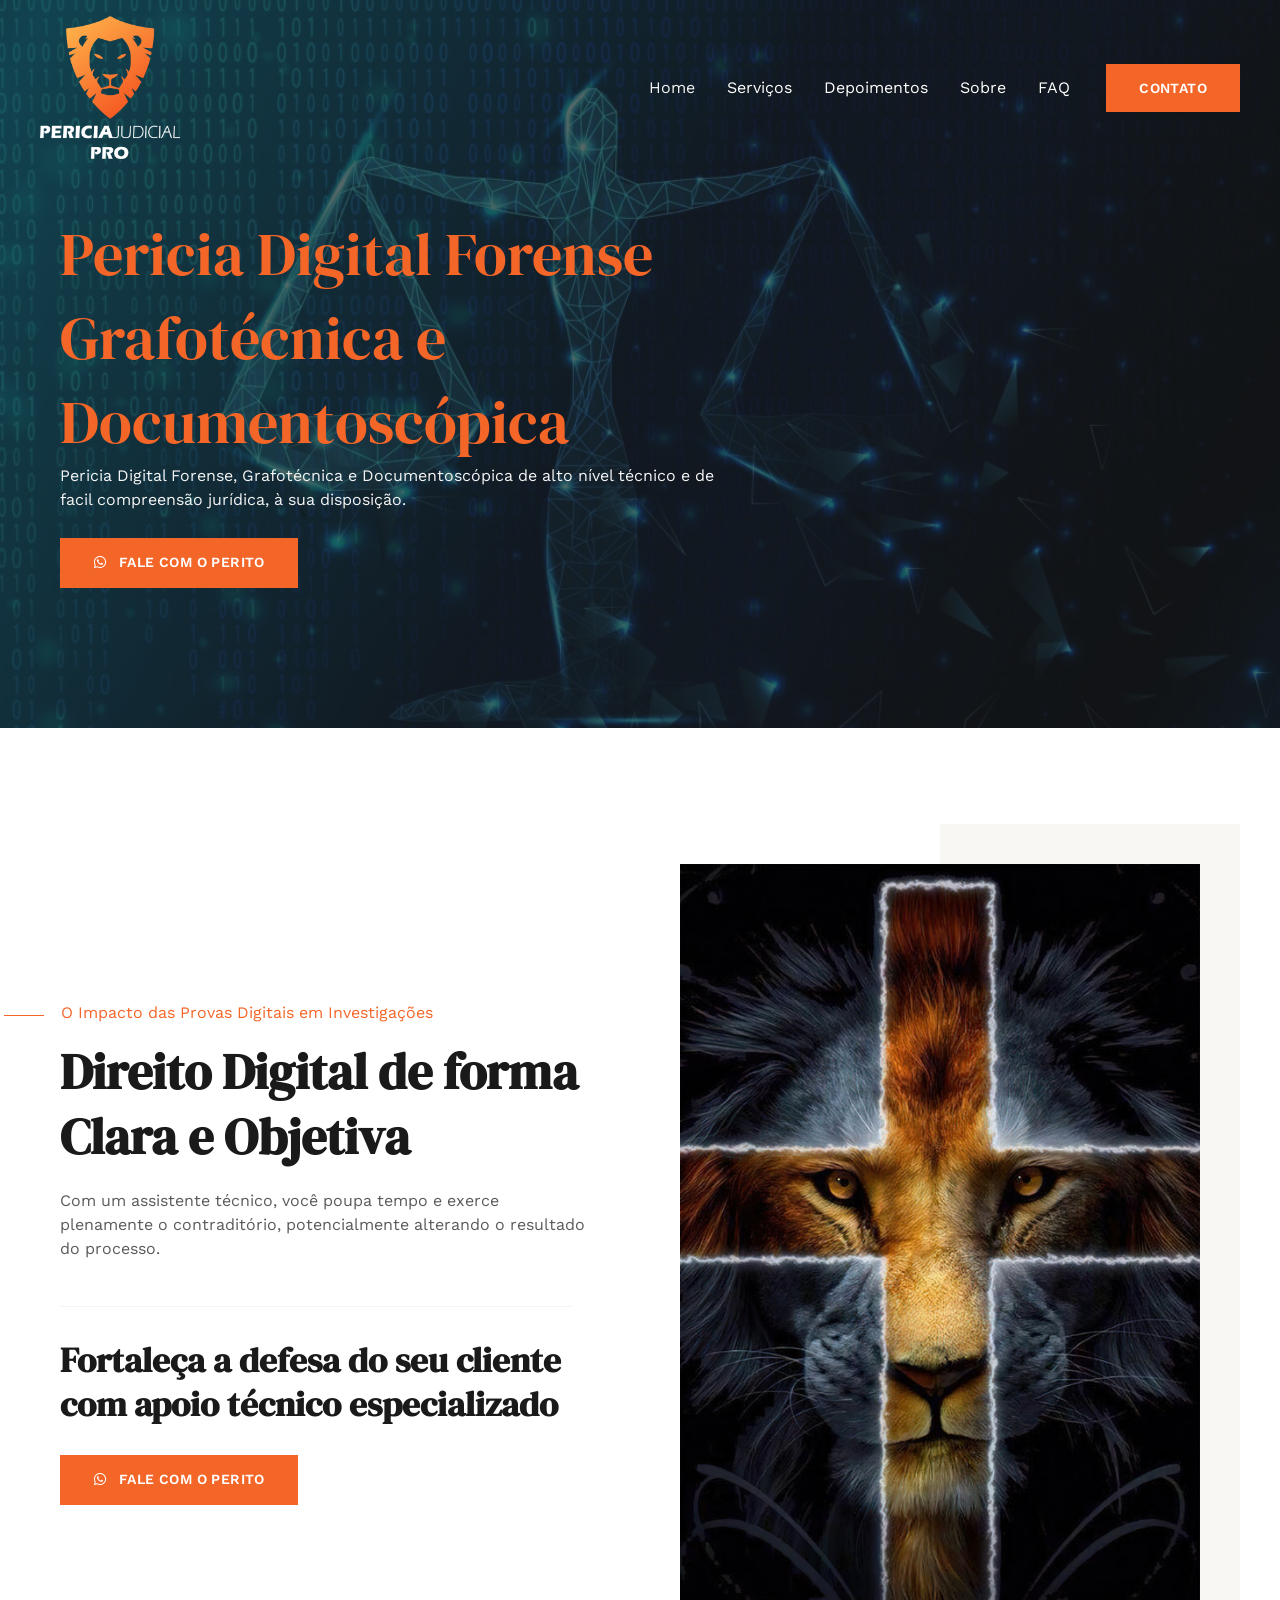
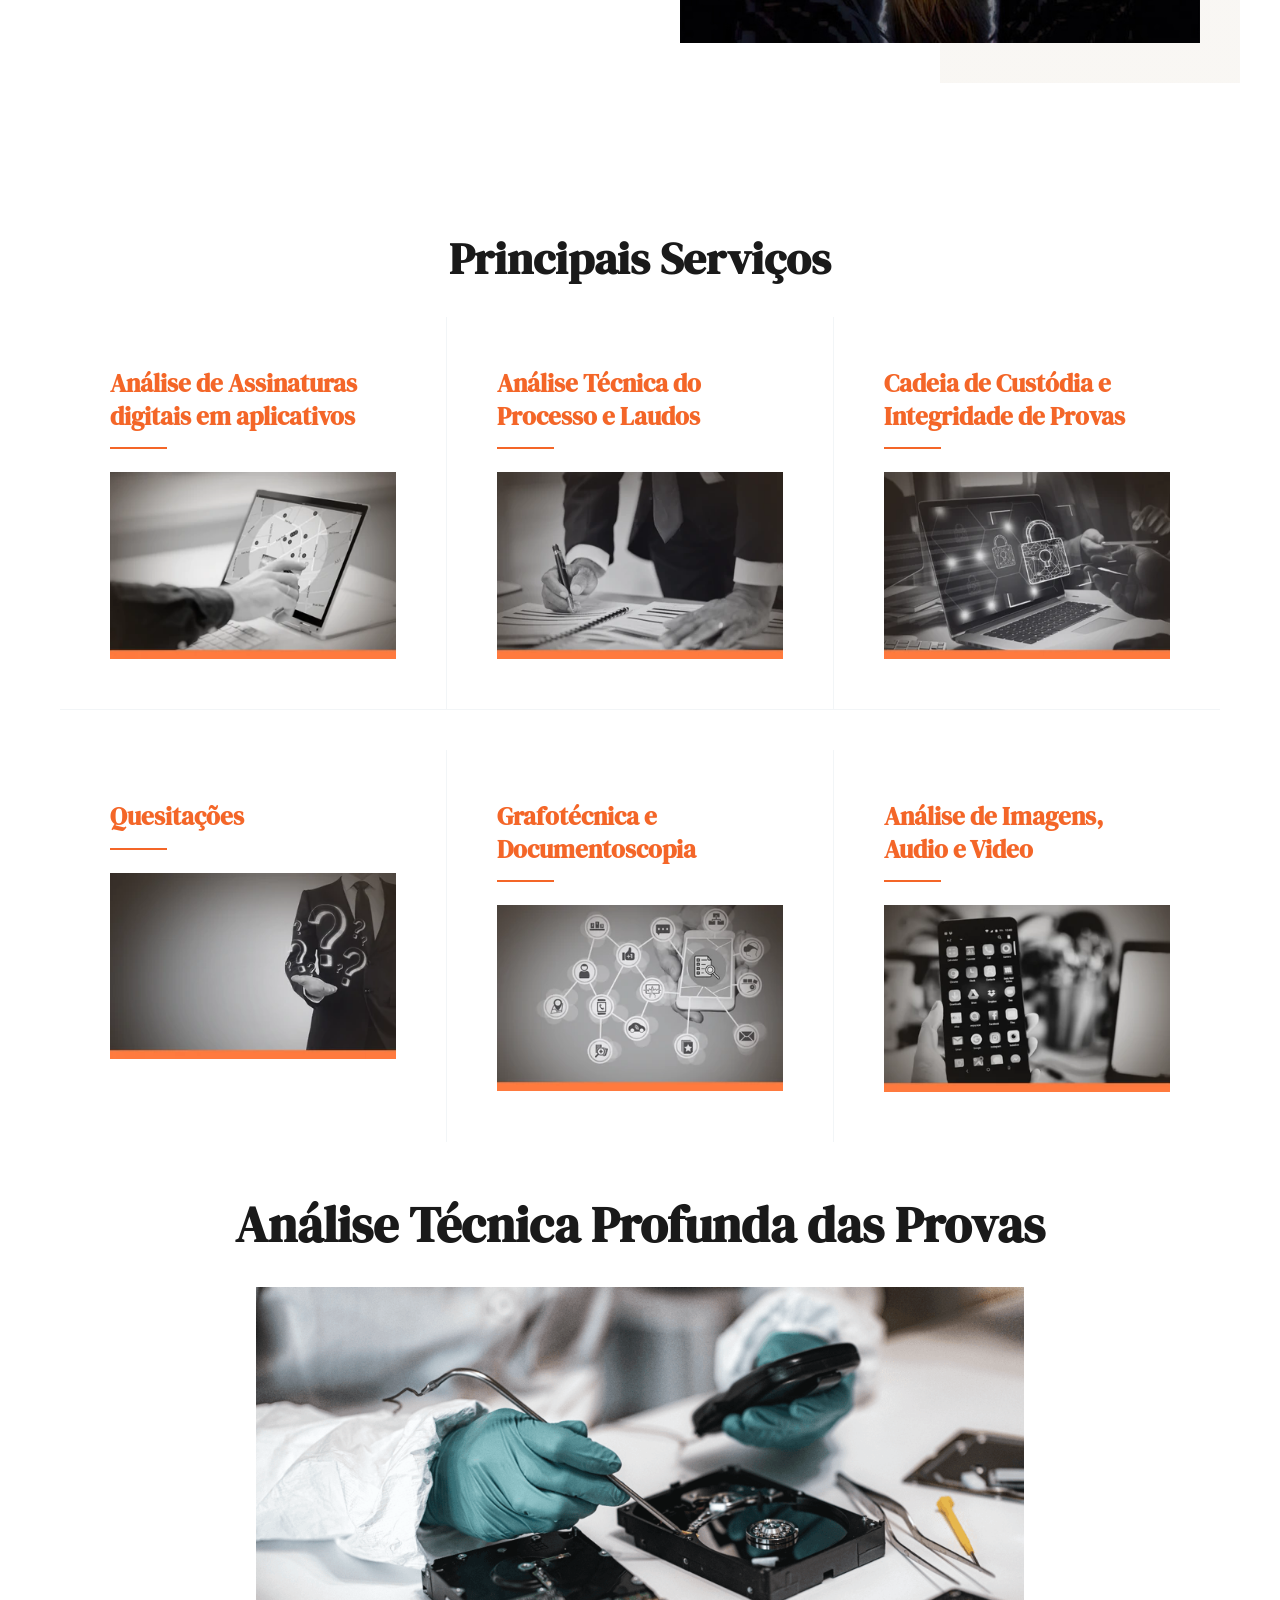
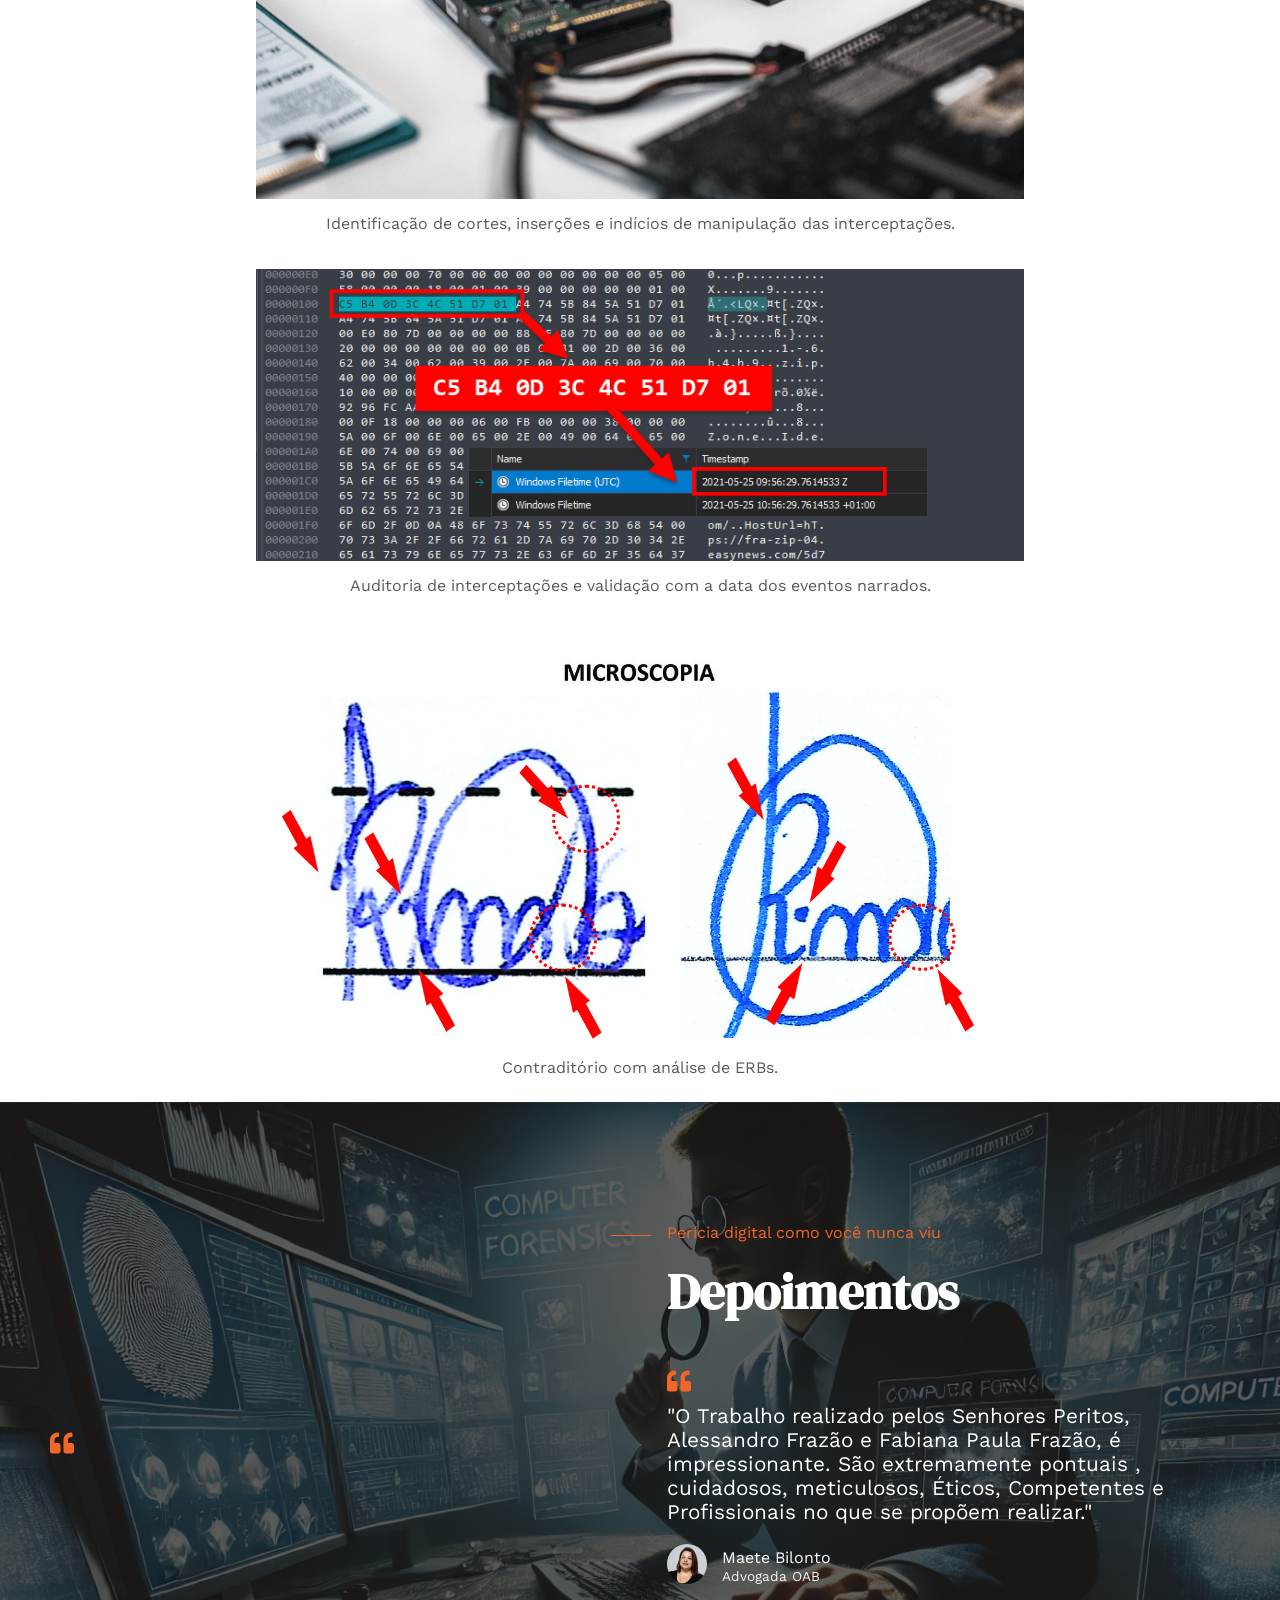
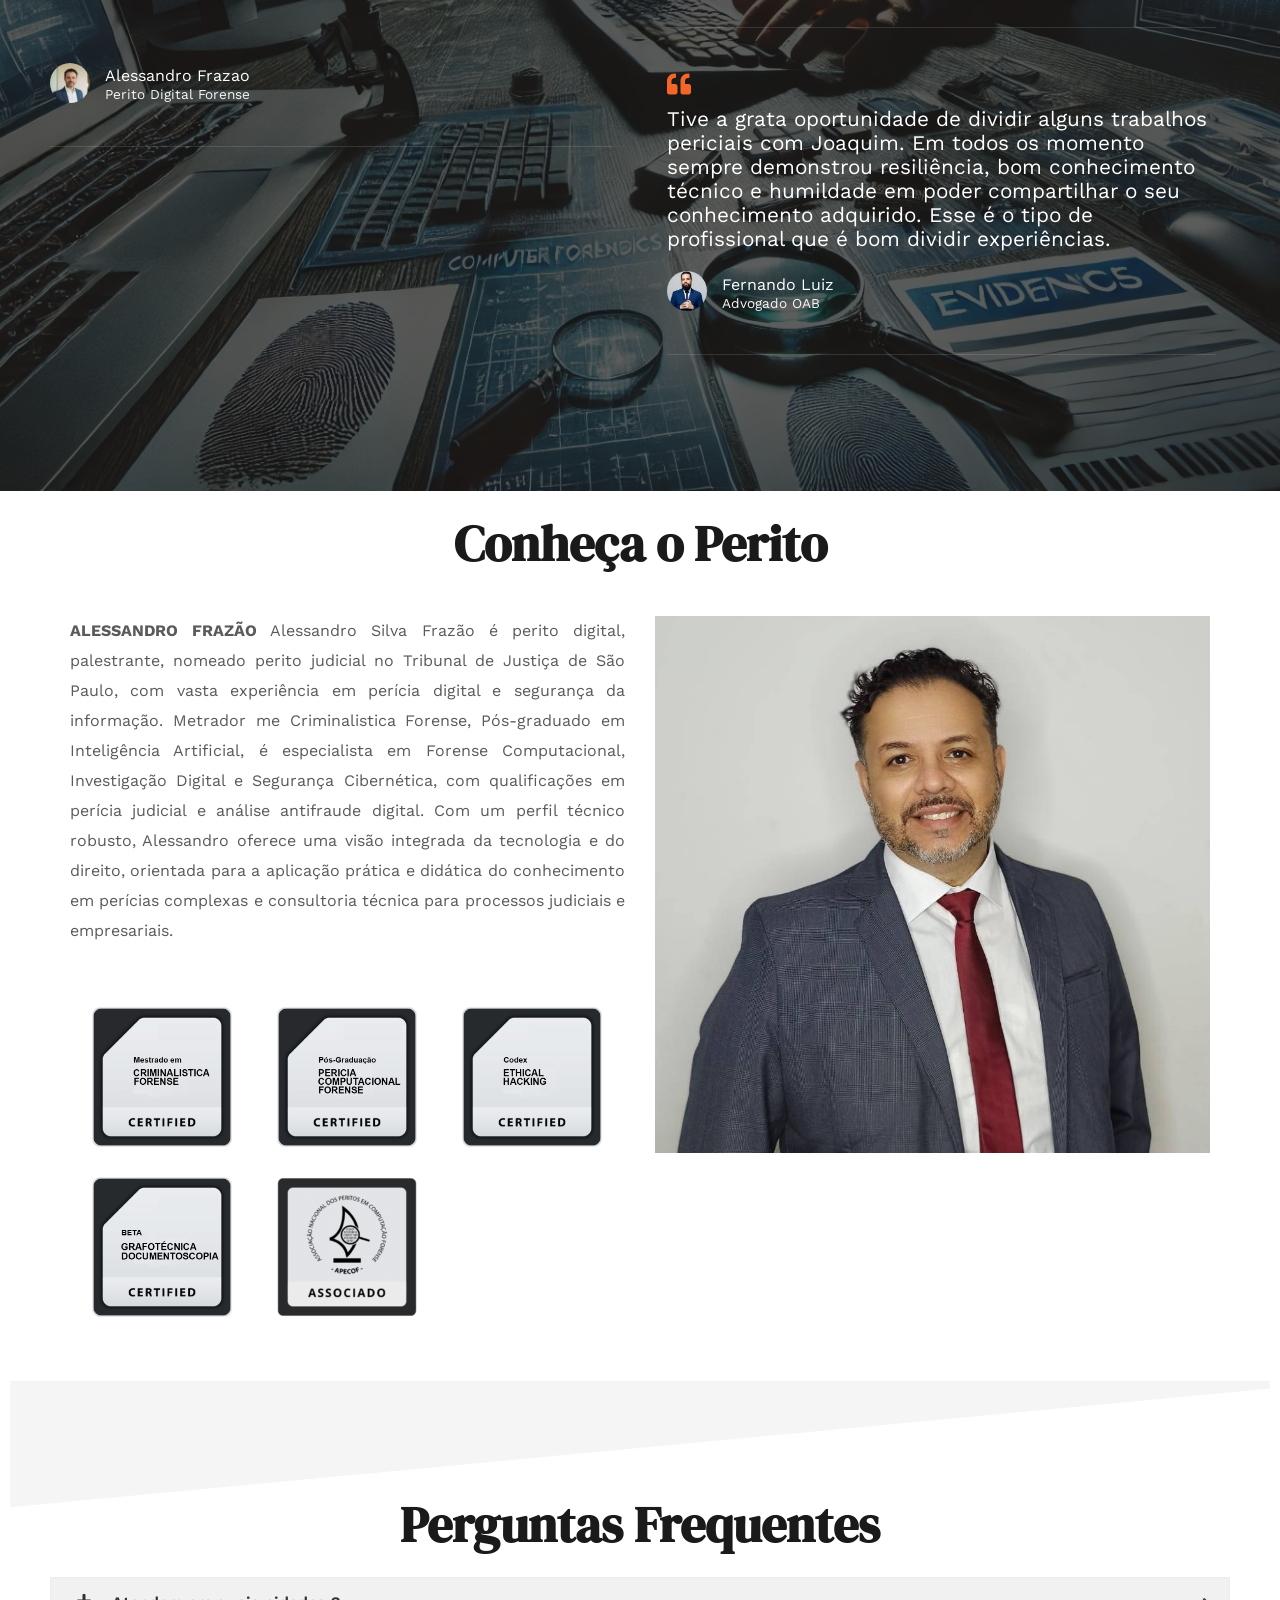
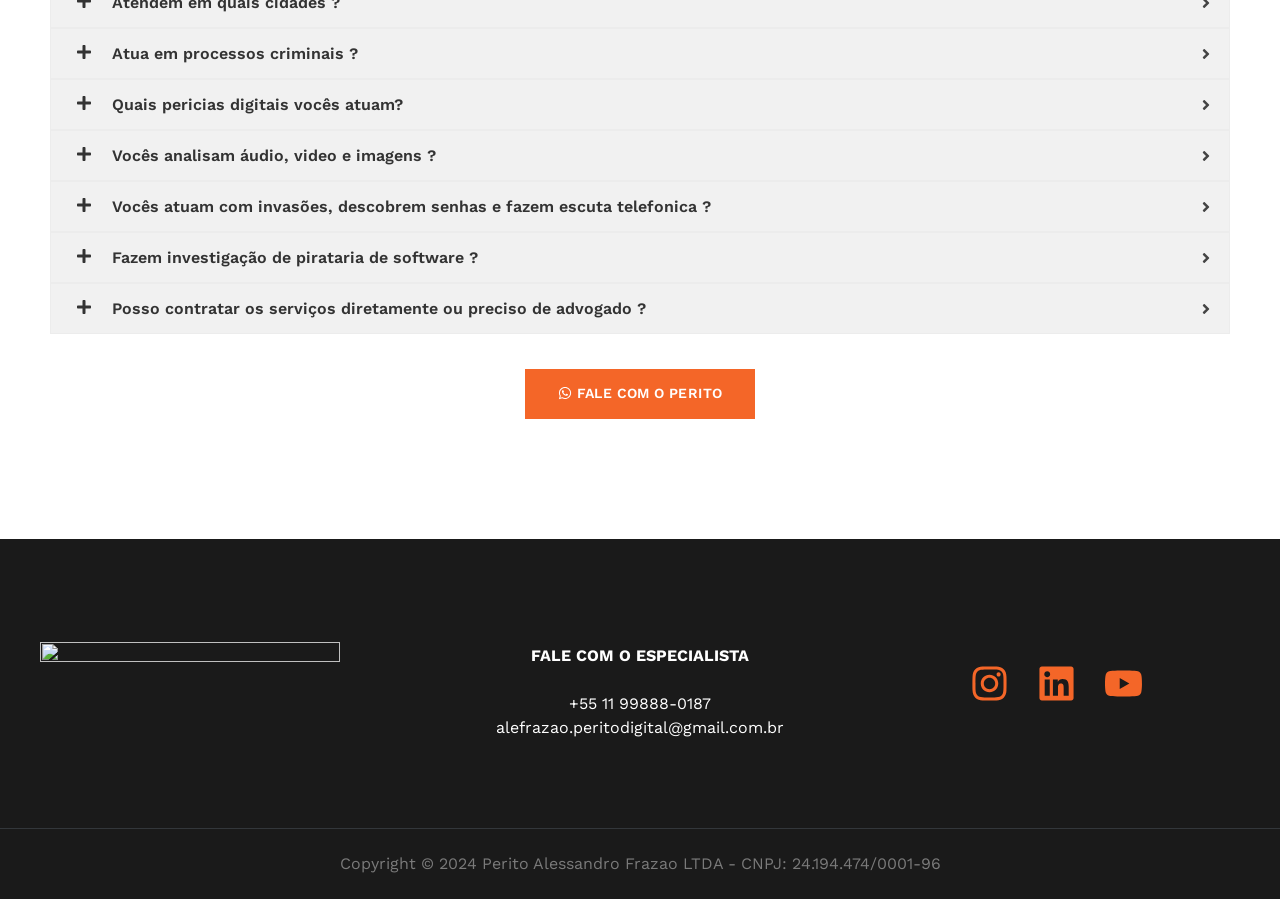
==== commit 17ce07a3: "Commit atualizacao geral 2" ====
--- a/index.html
+++ b/index.html
@@ -494,9 +494,11 @@
 				</div>
 				<div class="elementor-element elementor-element-312dae9 elementor-widget elementor-widget-video" data-id="312dae9" data-element_type="widget" data-settings="{" video_type":"hosted","controls":"yes"}"="" data-widget_type="video.default">
 				<div class="elementor-widget-container">
-					<div class="e-hosted-video elementor-wrapper elementor-open-inline">
-					<video class="elementor-video" src="https://cadeiadecustodia-com-br.preview-domain.com/wp-content/uploads/2024/04/Depoimento-Dr-Raphael.mp3" controls="" preload="metadata" controlslist="nodownload"></video>
-				</div>
+					<div class="custom-video-wrapper">
+						<div class="video-container">
+							<iframe width="100%" height="100%" src="https://www.youtube.com/embed/KBveRa8Ncks" frameborder="0" allow="accelerometer; autoplay; clipboard-write; encrypted-media; gyroscope; picture-in-picture" allowfullscreen></iframe>
+						</div>
+					</div>
 				</div>
 				</div>
 				<div class="elementor-element elementor-element-2047019 elementor-widget elementor-widget-testimonial" data-id="2047019" data-element_type="widget" data-widget_type="testimonial.default">
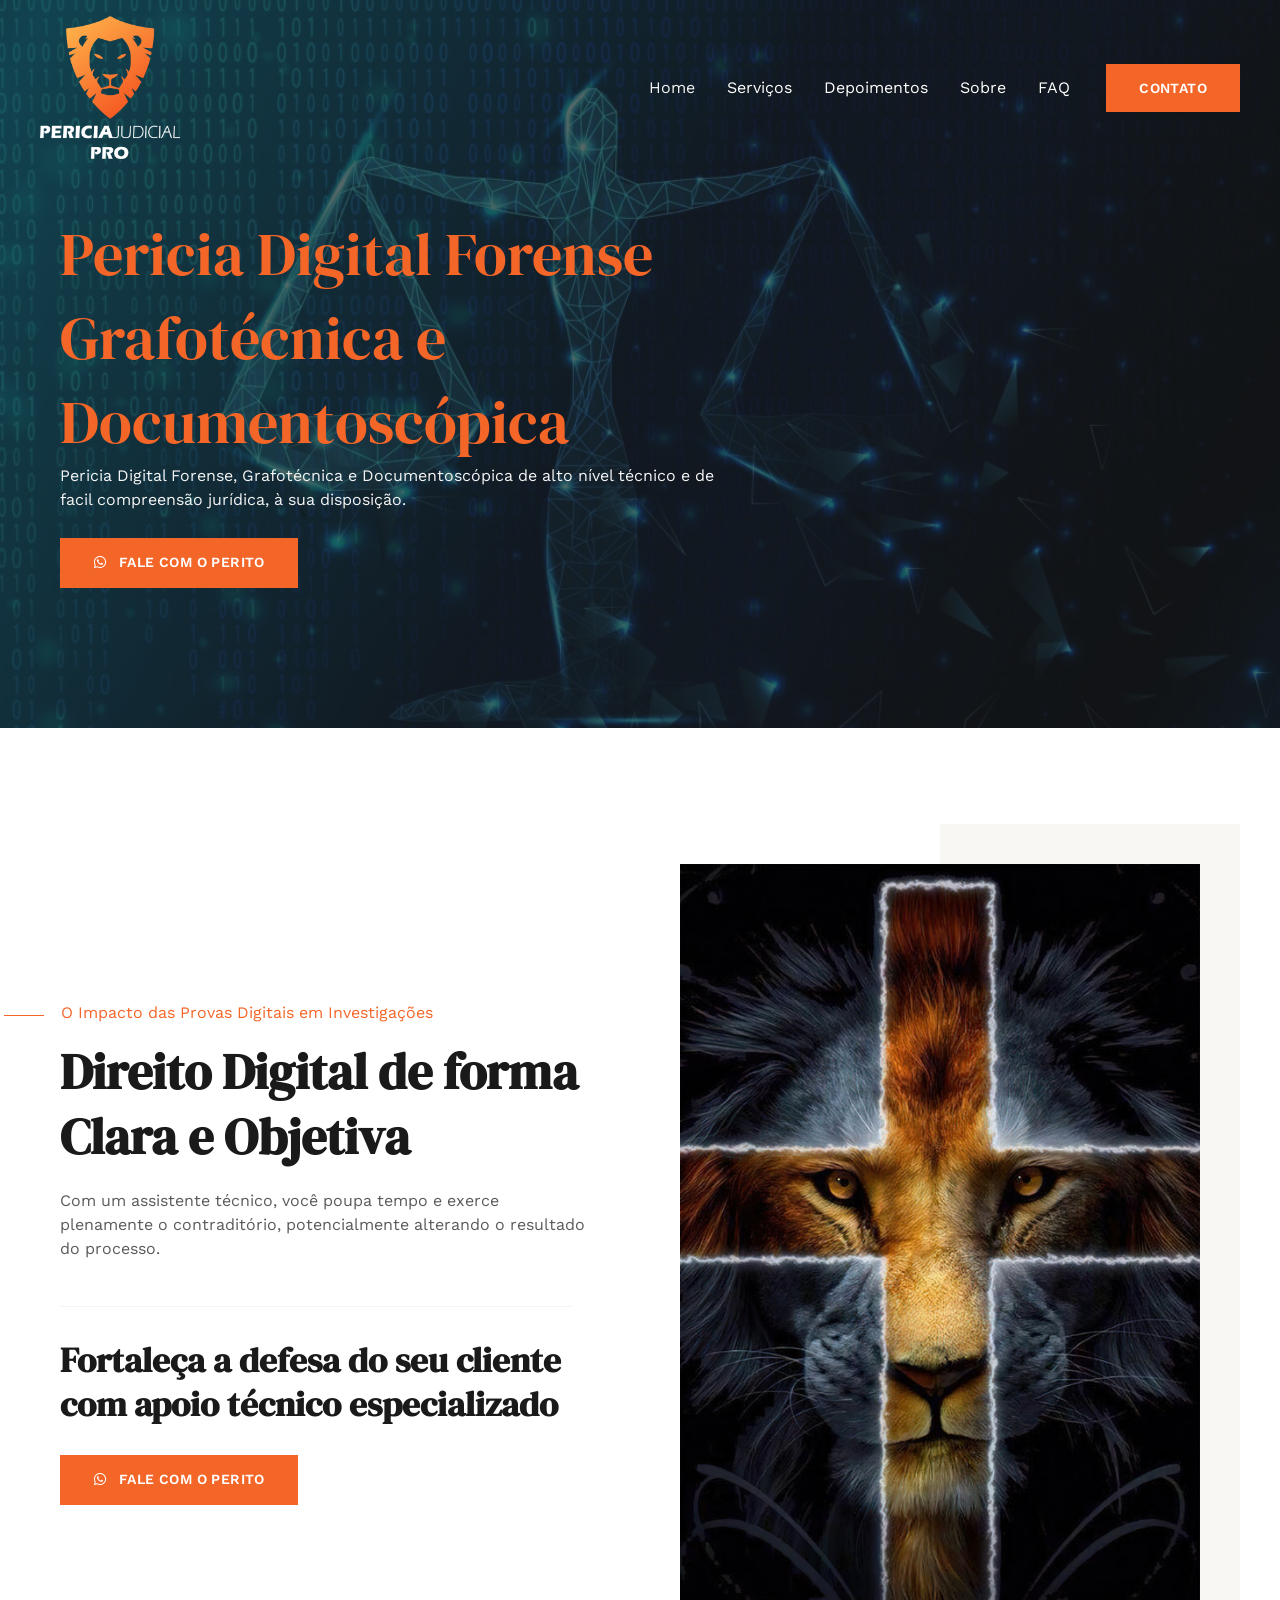
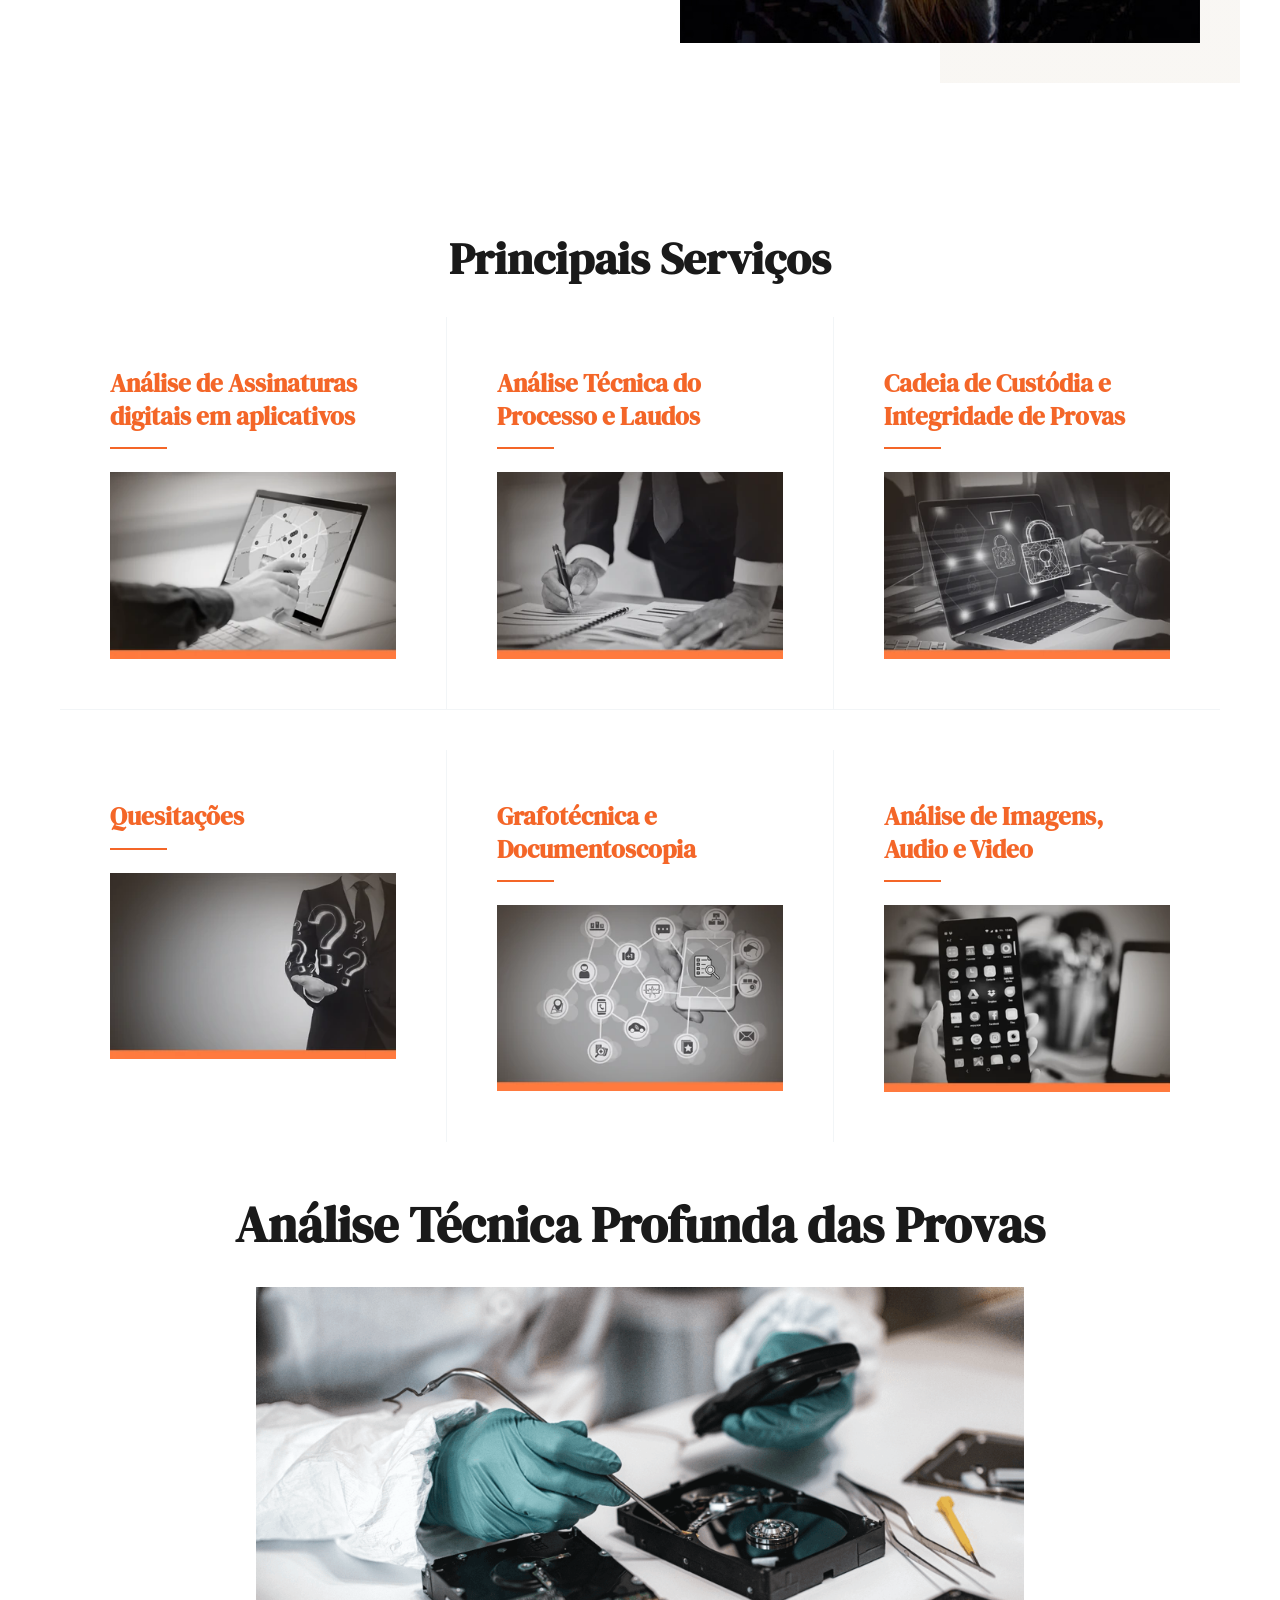
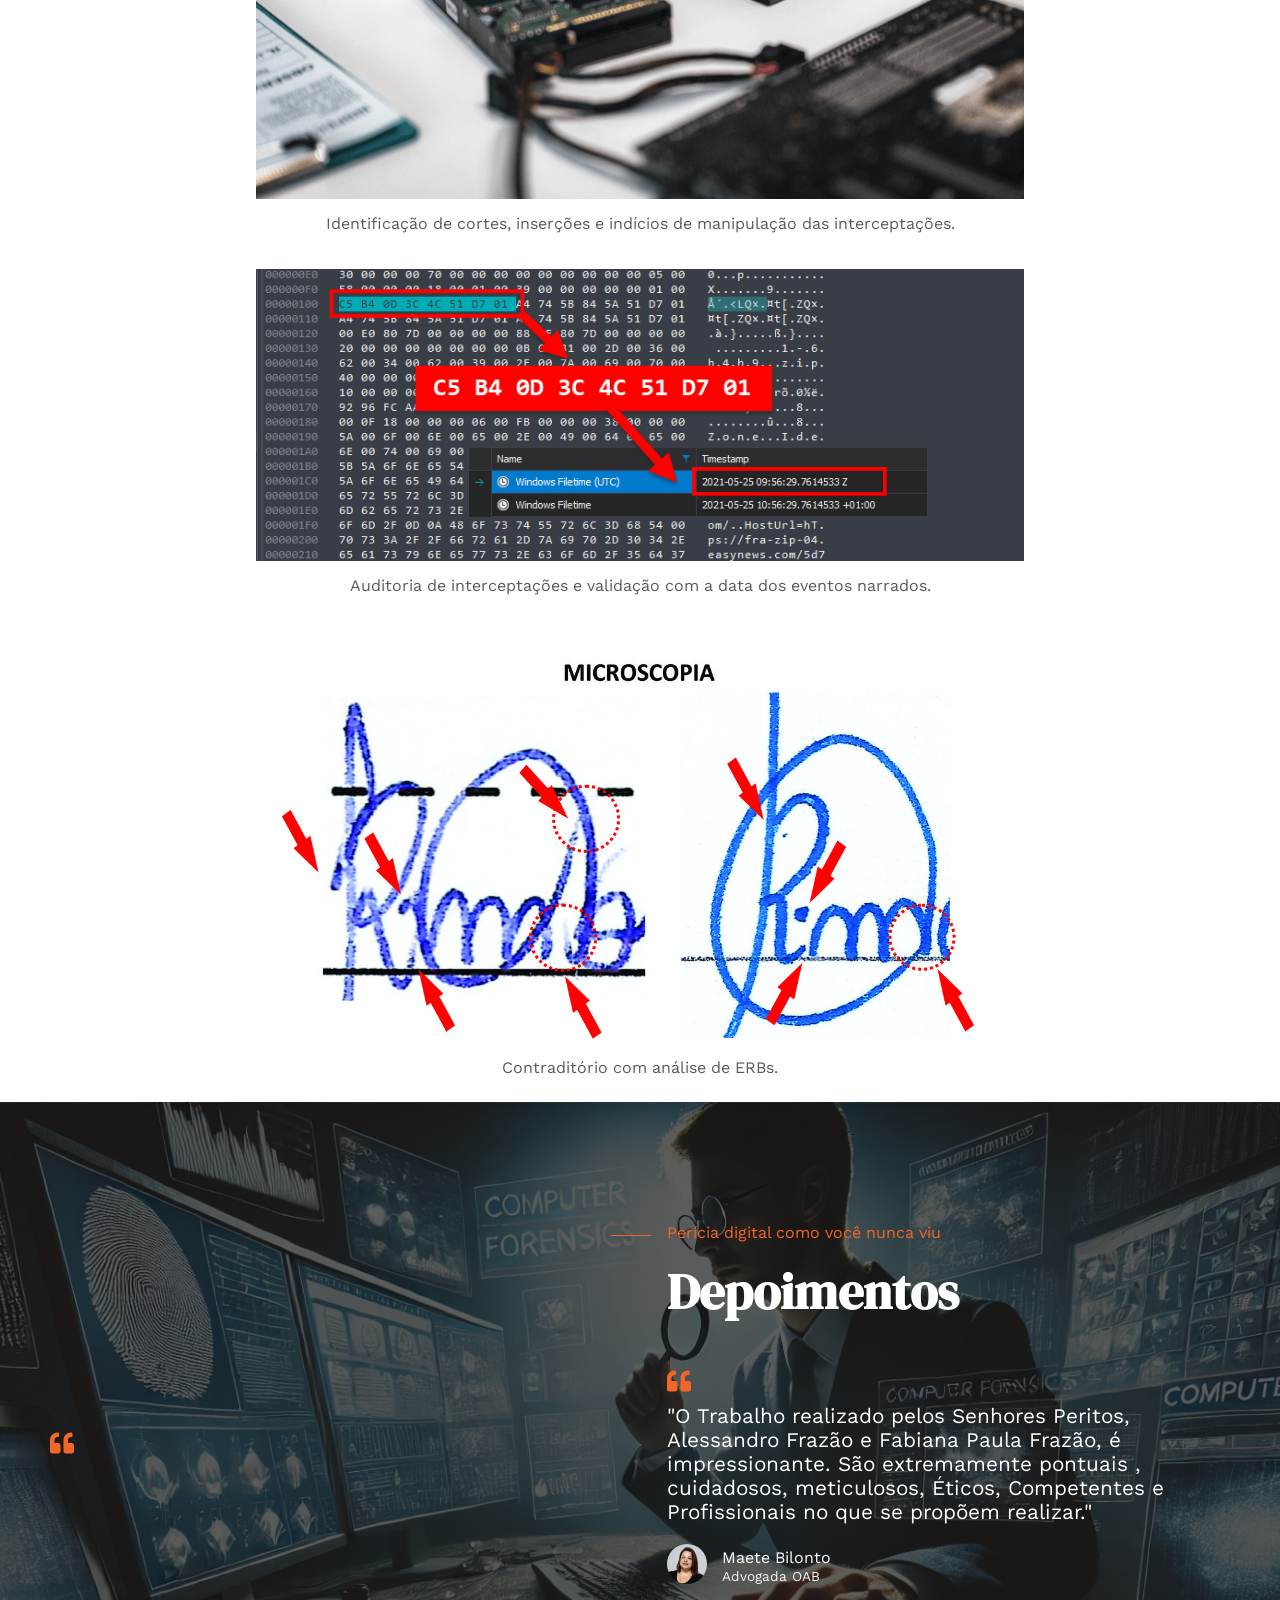
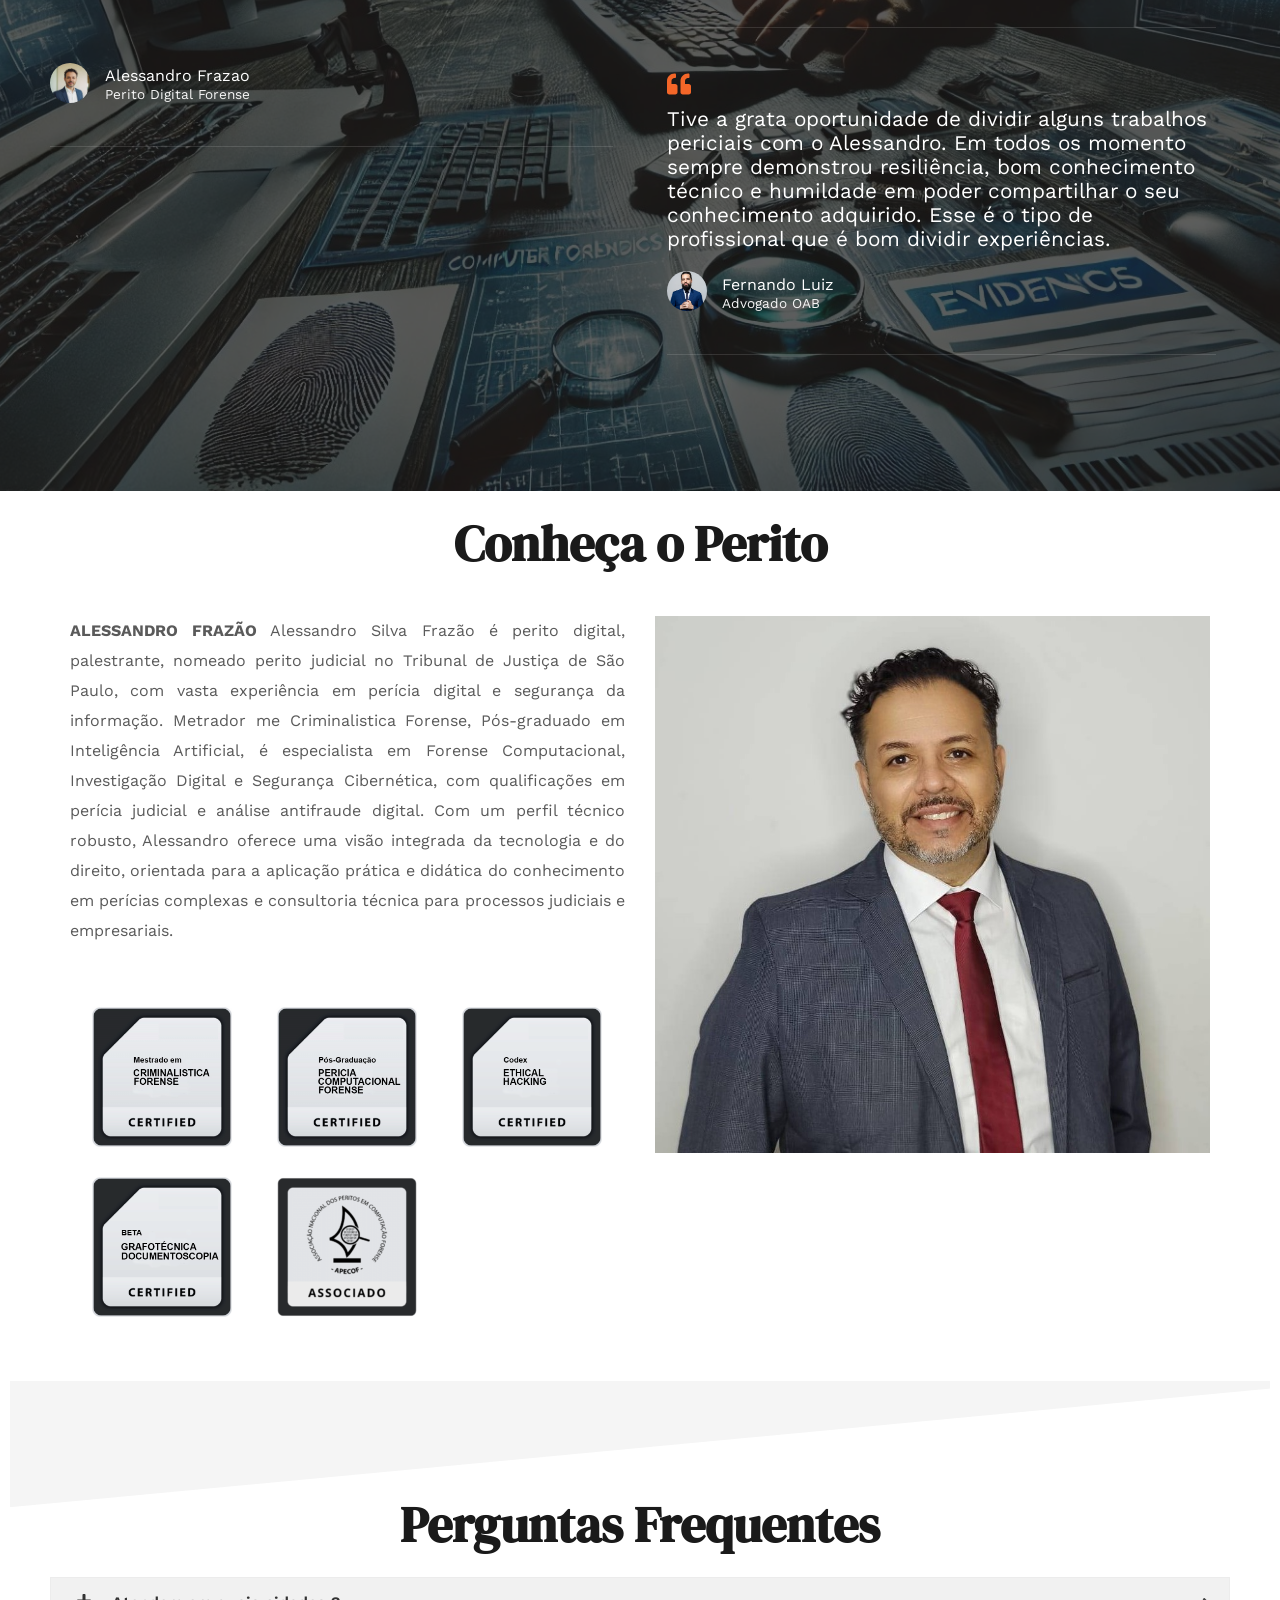
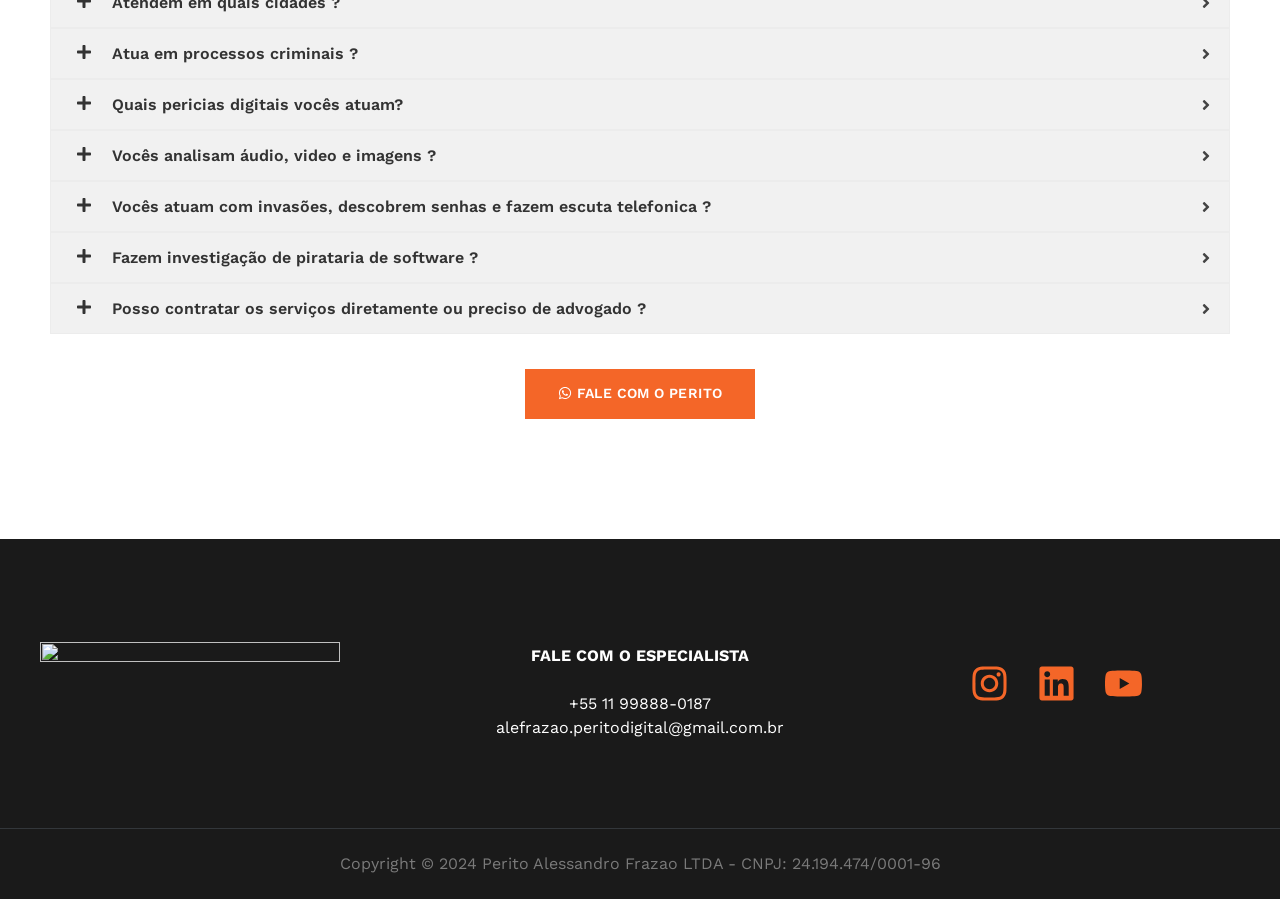
==== commit cd7c754f: "Commit atualizacao index" ====
--- a/index.html
+++ b/index.html
@@ -582,7 +582,7 @@
 				<div class="elementor-element elementor-element-7edbc6a elementor-widget elementor-widget-testimonial" data-id="7edbc6a" data-element_type="widget" data-widget_type="testimonial.default">
 				<div class="elementor-widget-container">
 					<div class="elementor-testimonial-wrapper">
-							<div class="elementor-testimonial-content">Tive a grata oportunidade de dividir alguns trabalhos periciais com Joaquim. Em todos os momento sempre demonstrou resiliência, bom conhecimento técnico e humildade em poder compartilhar o seu conhecimento adquirido. Esse é o tipo de profissional que é bom dividir experiências.</div>
+							<div class="elementor-testimonial-content">Tive a grata oportunidade de dividir alguns trabalhos periciais com o Alessandro. Em todos os momento sempre demonstrou resiliência, bom conhecimento técnico e humildade em poder compartilhar o seu conhecimento adquirido. Esse é o tipo de profissional que é bom dividir experiências.</div>
 			
 						<div class="elementor-testimonial-meta elementor-has-image elementor-testimonial-image-position-aside">
 				<div class="elementor-testimonial-meta-inner">
@@ -724,7 +724,7 @@
 <div class="wp-block-group is-layout-constrained wp-block-group-is-layout-constrained">
 <div class="wp-block-columns is-layout-flex wp-container-core-columns-is-layout-1 wp-block-columns-is-layout-flex">
 <div class="wp-block-column is-layout-flow wp-block-column-is-layout-flow">
-<figure class="wp-block-image size-full"><img loading="lazy" decoding="async" width="300" height="82" src="https://periciajudicialpro-com-br.preview-domain.com/wp-content/uploads/2024/04/logo_perito_joaquimneto.png" alt="" class="wp-image-100"></figure>
+<figure class="wp-block-image size-full"><img loading="lazy" decoding="async" width="300" height="82" src="https://periciajudicialpro.com.br/images/logo_brancapng-140x38-1.png" alt="" class="wp-image-100"></figure>
 </div>
 </div>
 </div>
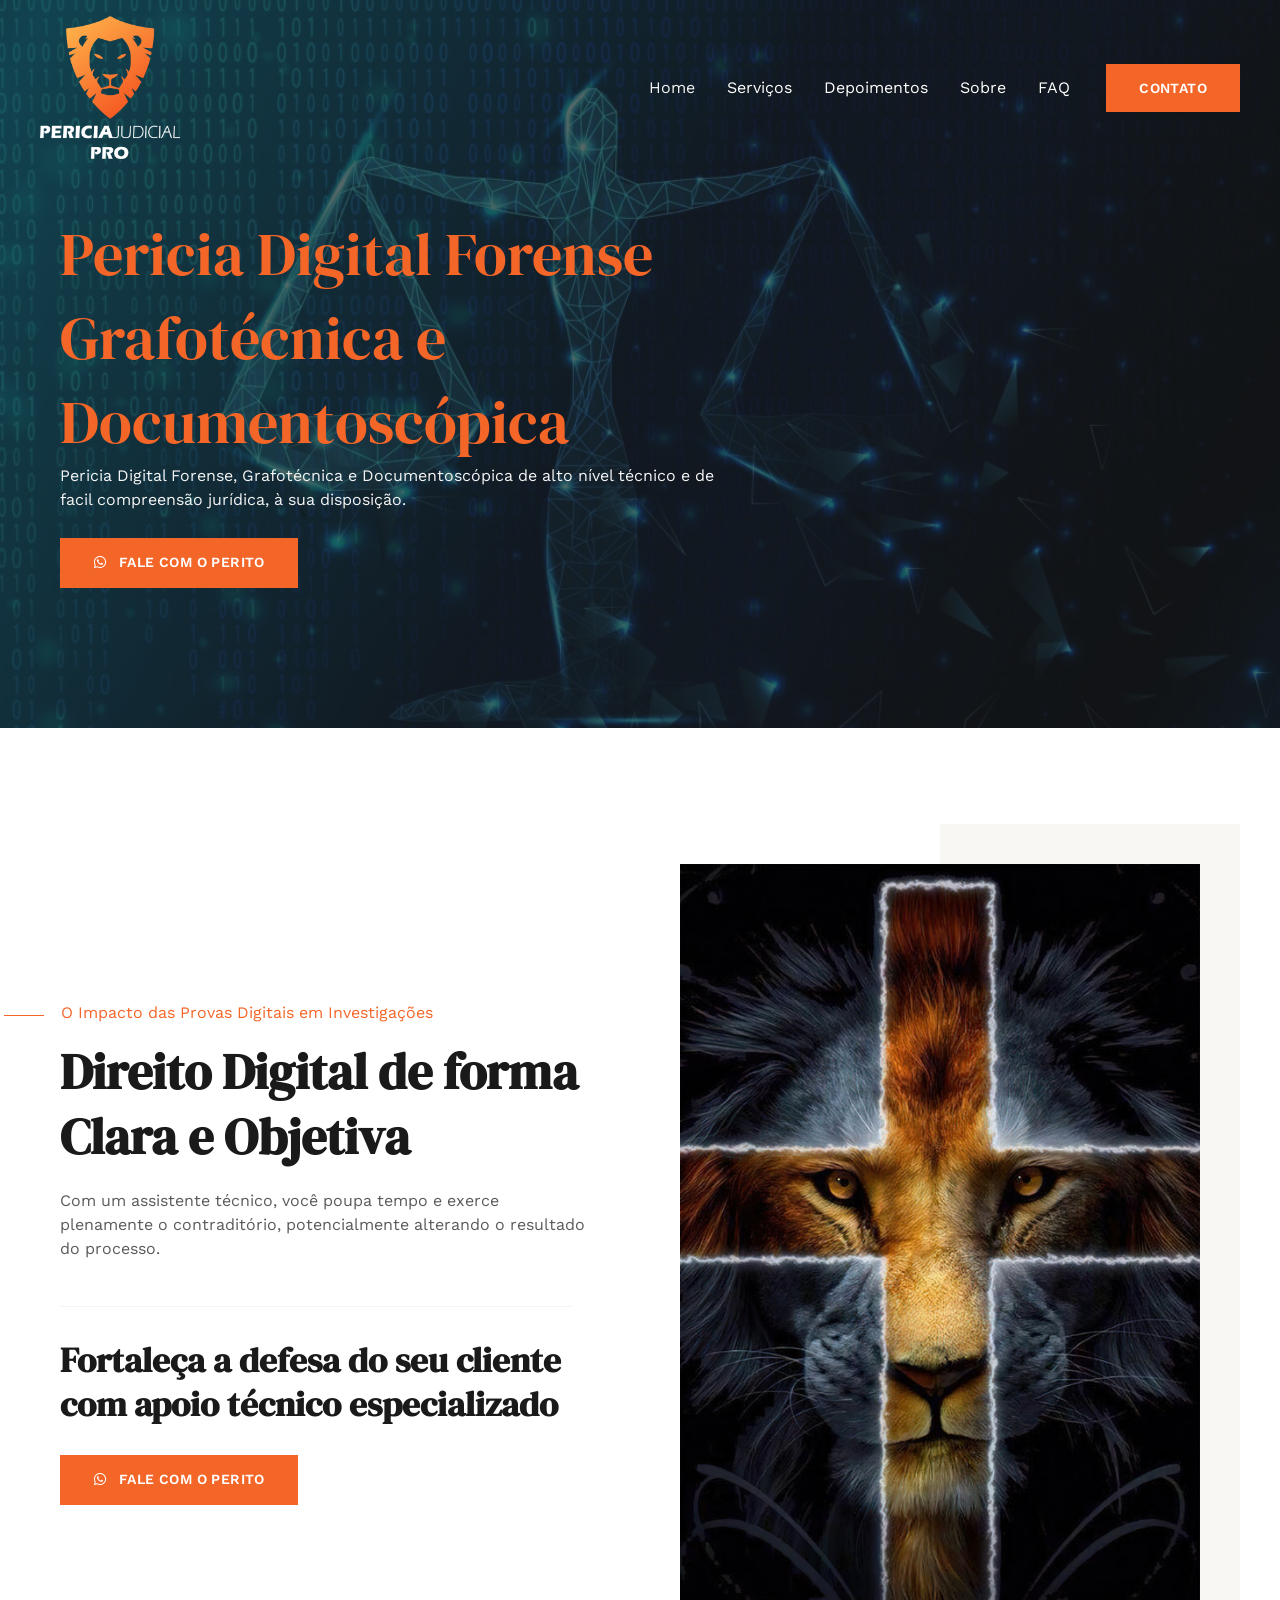
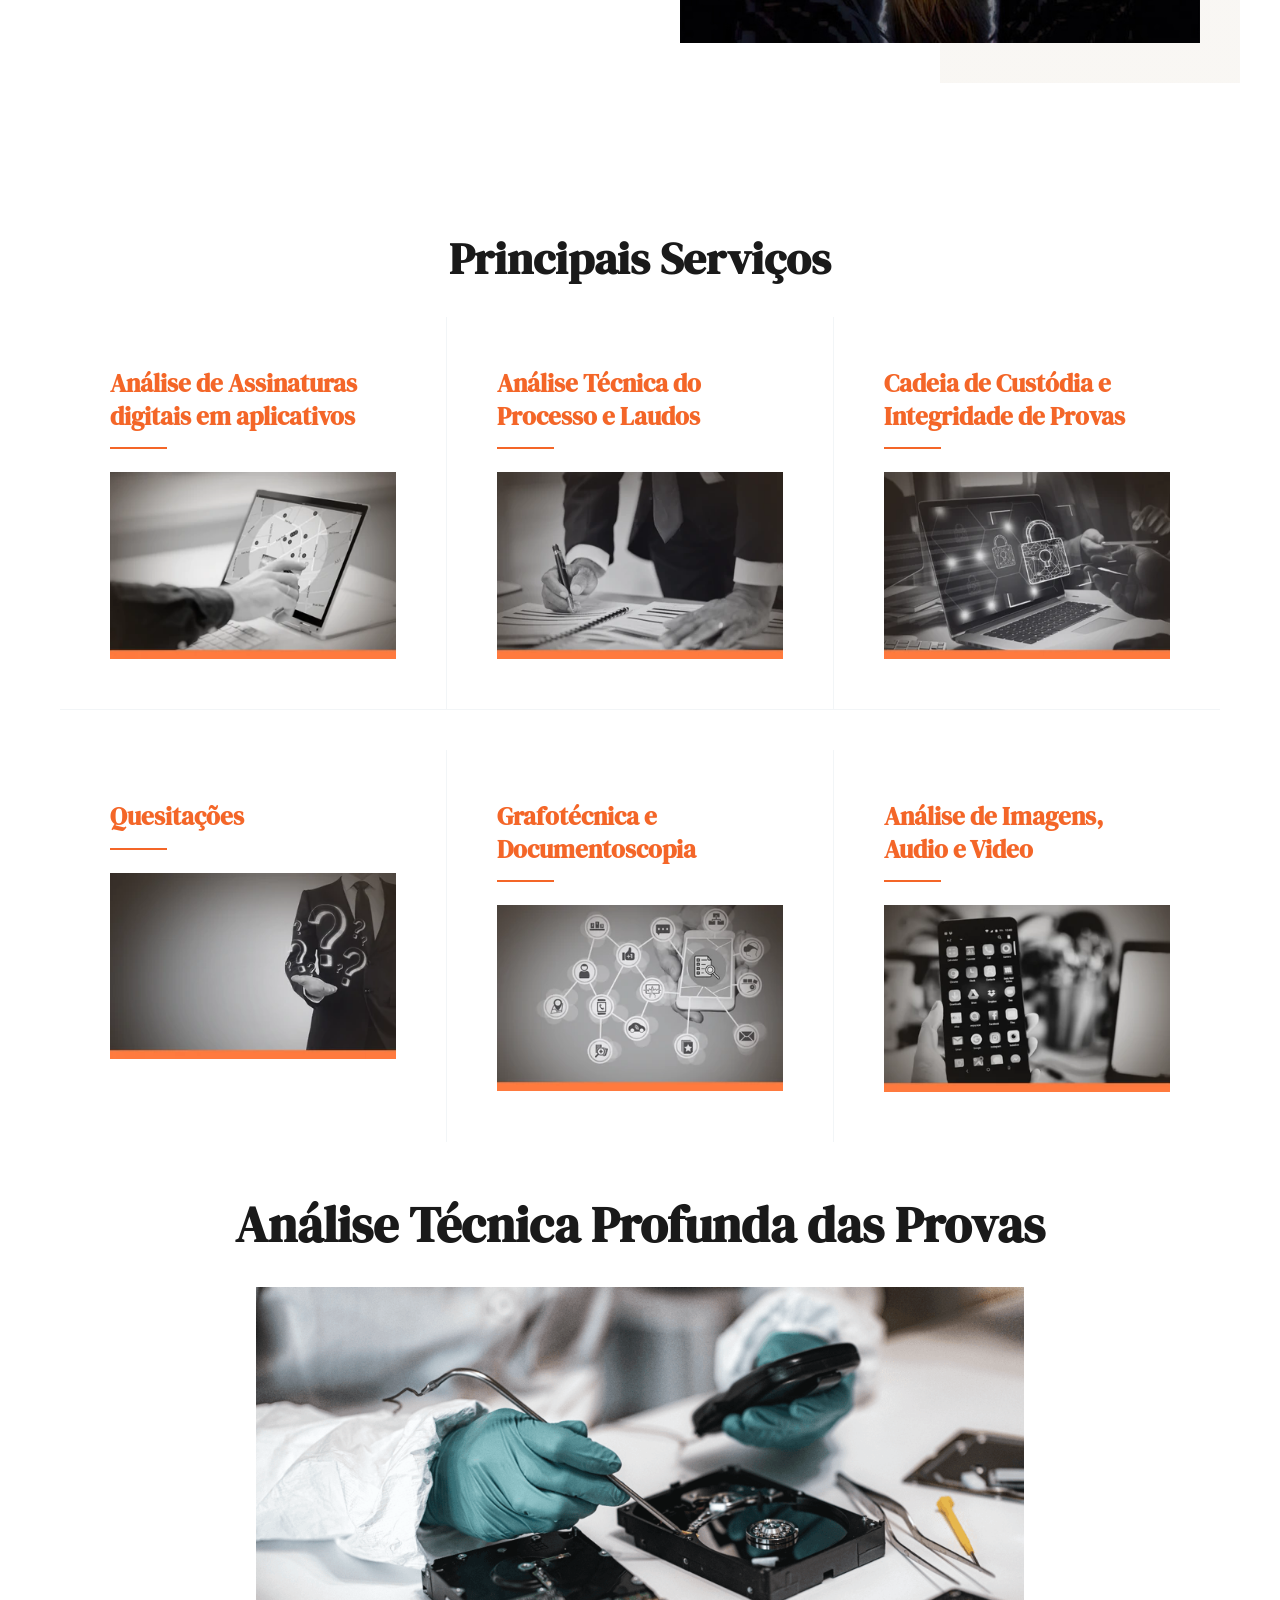
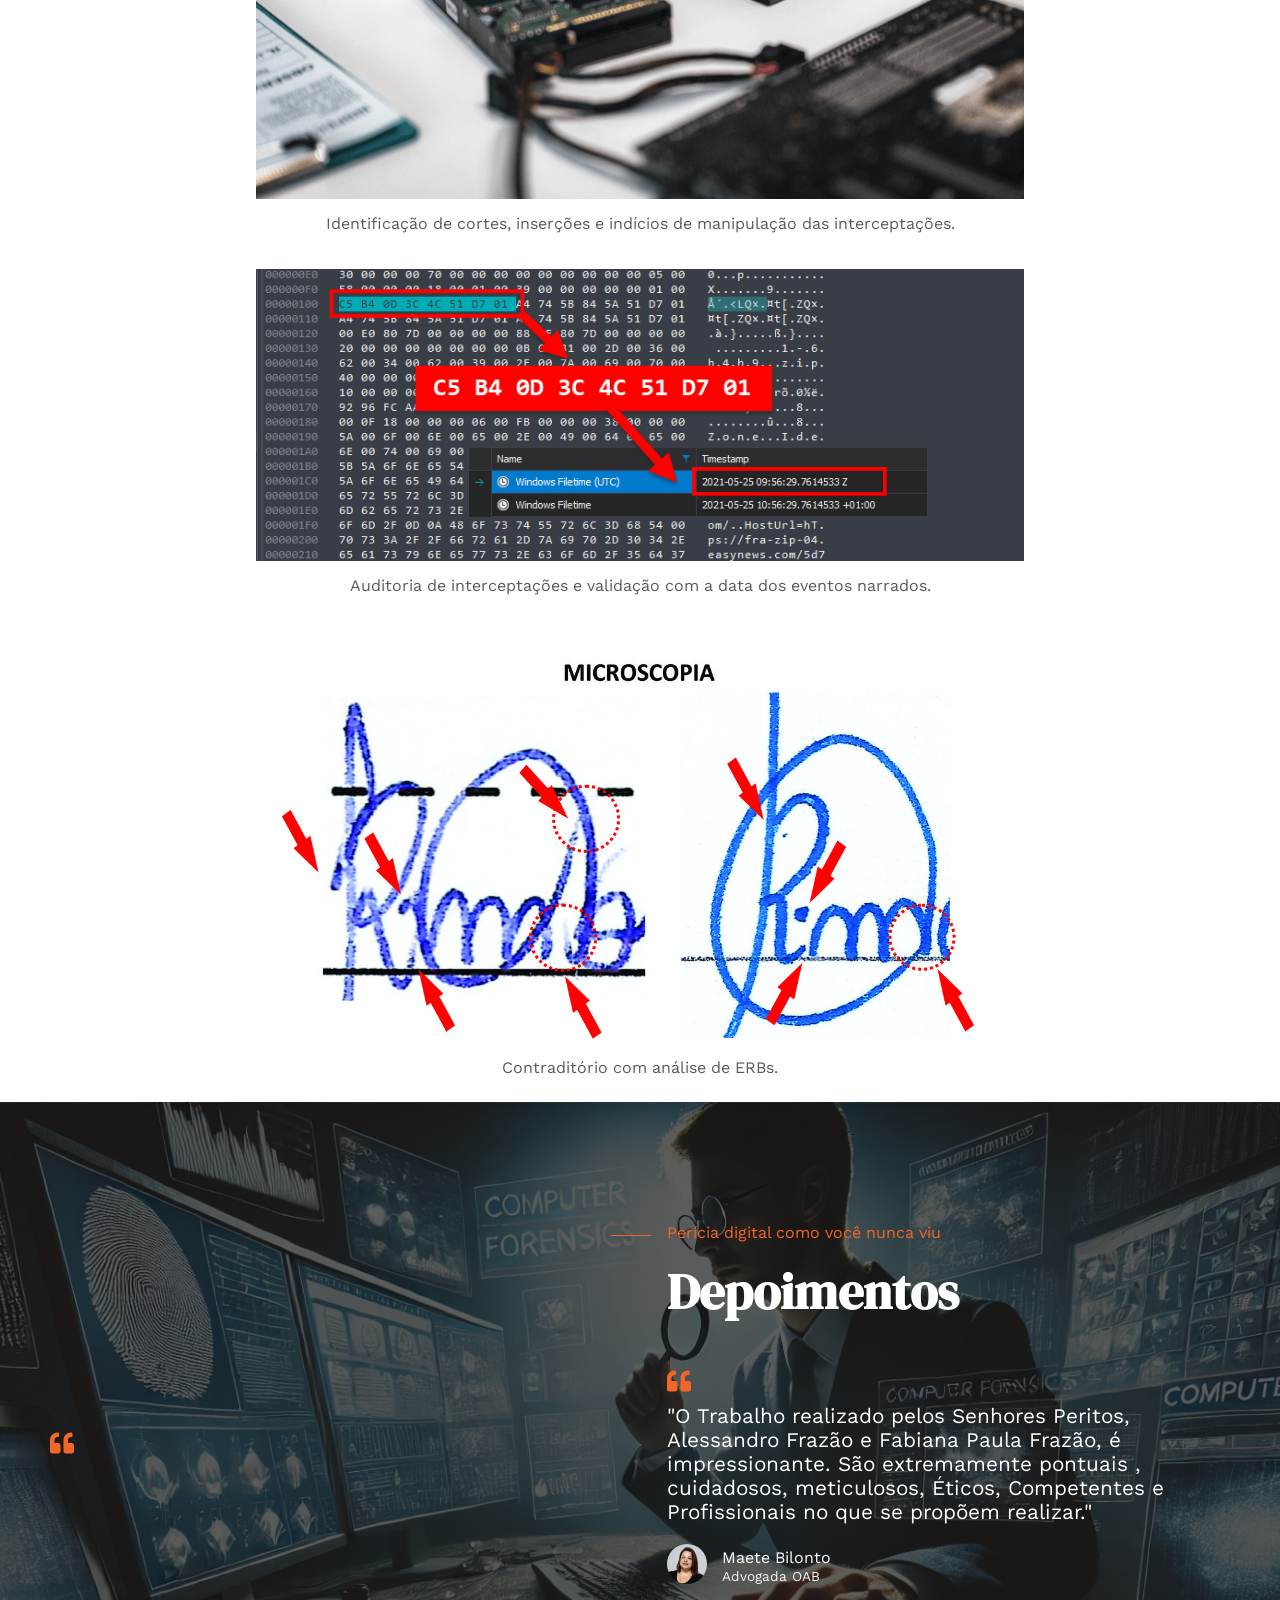
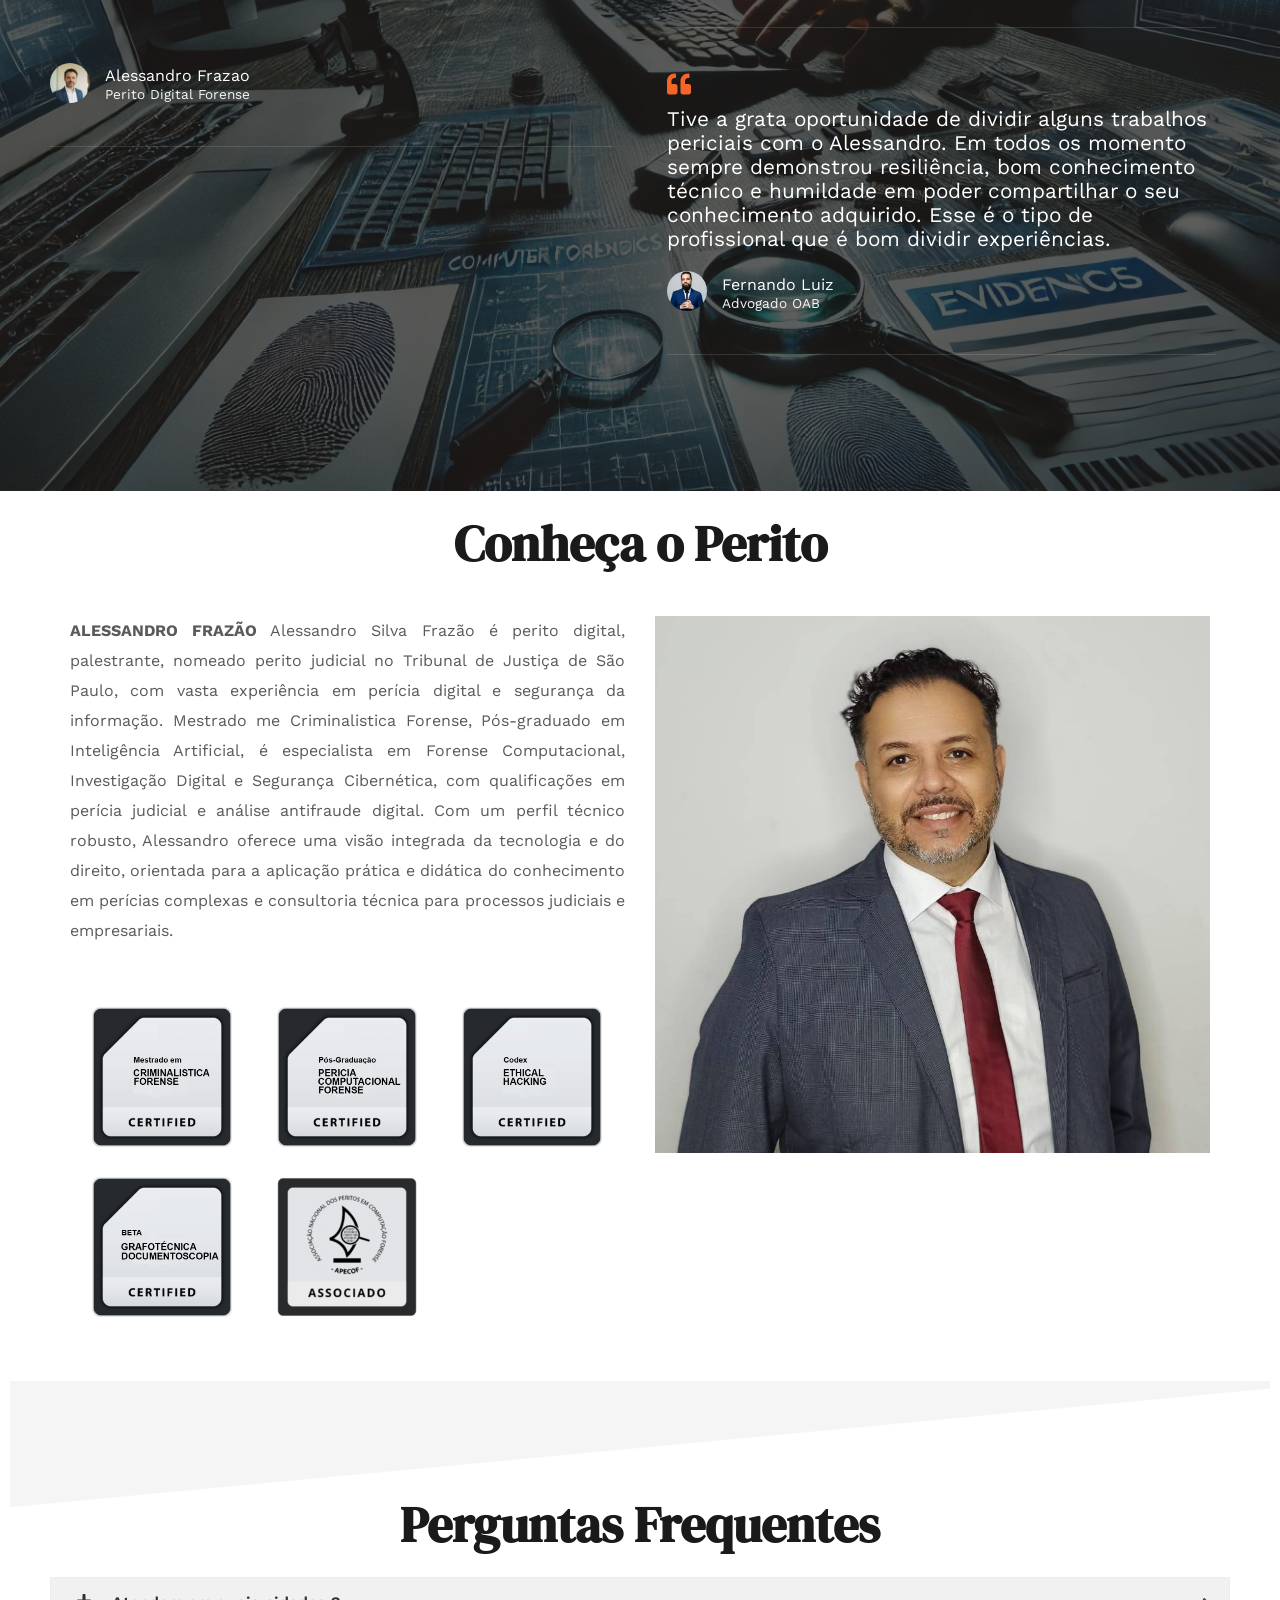
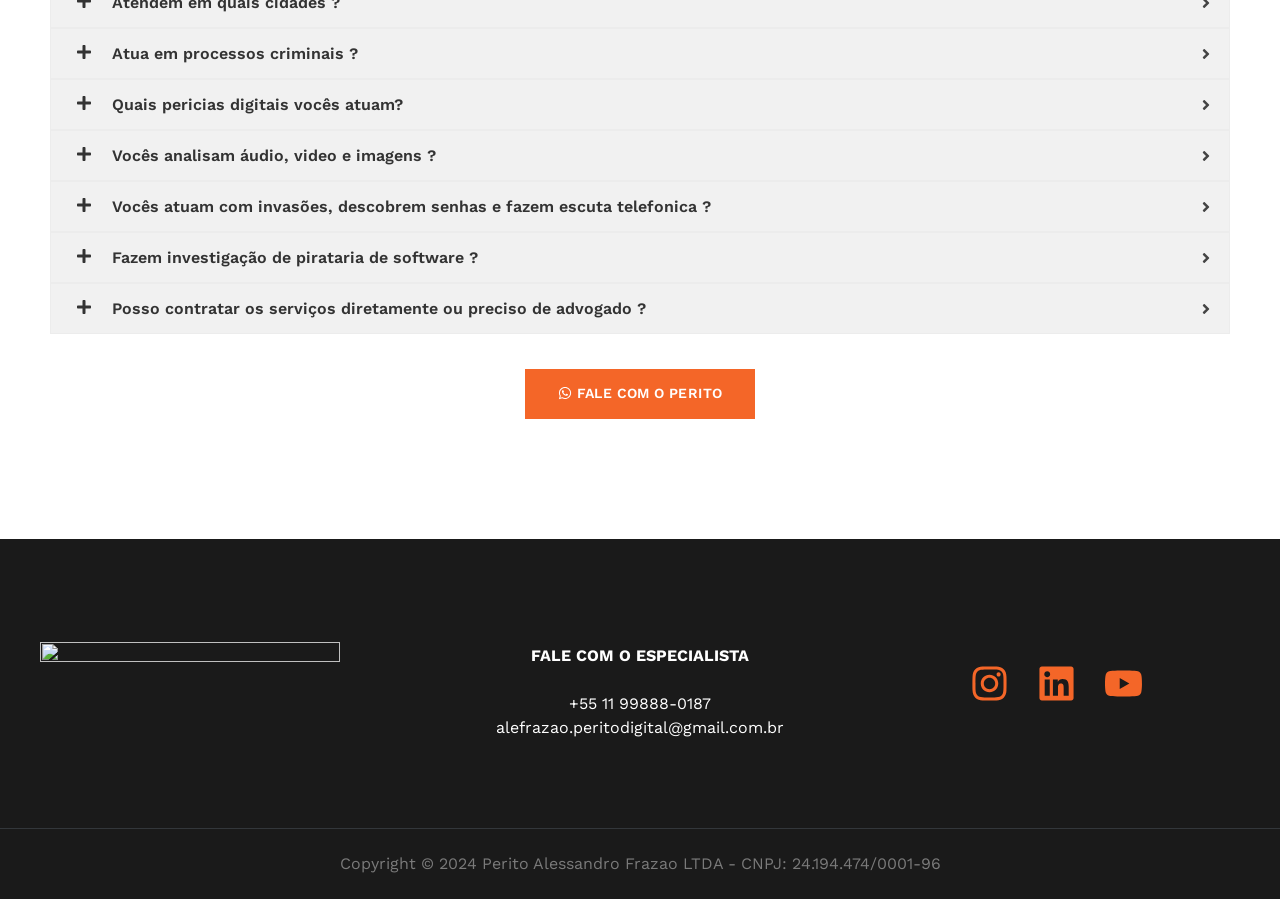
==== commit 0b562f7f: "Commit atualizacao index" ====
--- a/index.html
+++ b/index.html
@@ -612,7 +612,7 @@
 		<div class="elementor-element elementor-element-df22311 e-con-full e-flex e-con e-child" data-id="df22311" data-element_type="container">
 				<div class="elementor-element elementor-element-999b539 elementor-widget elementor-widget-text-editor" data-id="999b539" data-element_type="widget" data-widget_type="text-editor.default">
 				<div class="elementor-widget-container">
-							<p><strong>ALESSANDRO FRAZÃO</strong> Alessandro Silva Frazão é perito digital, palestrante, nomeado perito judicial no Tribunal de Justiça de São Paulo, com vasta experiência em perícia digital e segurança da informação. Metrador me Criminalistica Forense, Pós-graduado em Inteligência Artificial, é especialista em Forense Computacional, Investigação Digital e Segurança Cibernética, com qualificações em perícia judicial e análise antifraude digital. Com um perfil técnico robusto, Alessandro oferece uma visão integrada da tecnologia e do direito, orientada para a aplicação prática e didática do conhecimento em perícias complexas e consultoria técnica para processos judiciais e empresariais.</p>						</div>
+							<p><strong>ALESSANDRO FRAZÃO</strong> Alessandro Silva Frazão é perito digital, palestrante, nomeado perito judicial no Tribunal de Justiça de São Paulo, com vasta experiência em perícia digital e segurança da informação. Mestrado me Criminalistica Forense, Pós-graduado em Inteligência Artificial, é especialista em Forense Computacional, Investigação Digital e Segurança Cibernética, com qualificações em perícia judicial e análise antifraude digital. Com um perfil técnico robusto, Alessandro oferece uma visão integrada da tecnologia e do direito, orientada para a aplicação prática e didática do conhecimento em perícias complexas e consultoria técnica para processos judiciais e empresariais.</p>						</div>
 				</div>
 				<div class="elementor-element elementor-element-d3caed2 elementor-widget elementor-widget-image-gallery" data-id="d3caed2" data-element_type="widget" data-widget_type="image-gallery.default">
 				<div class="elementor-widget-container">
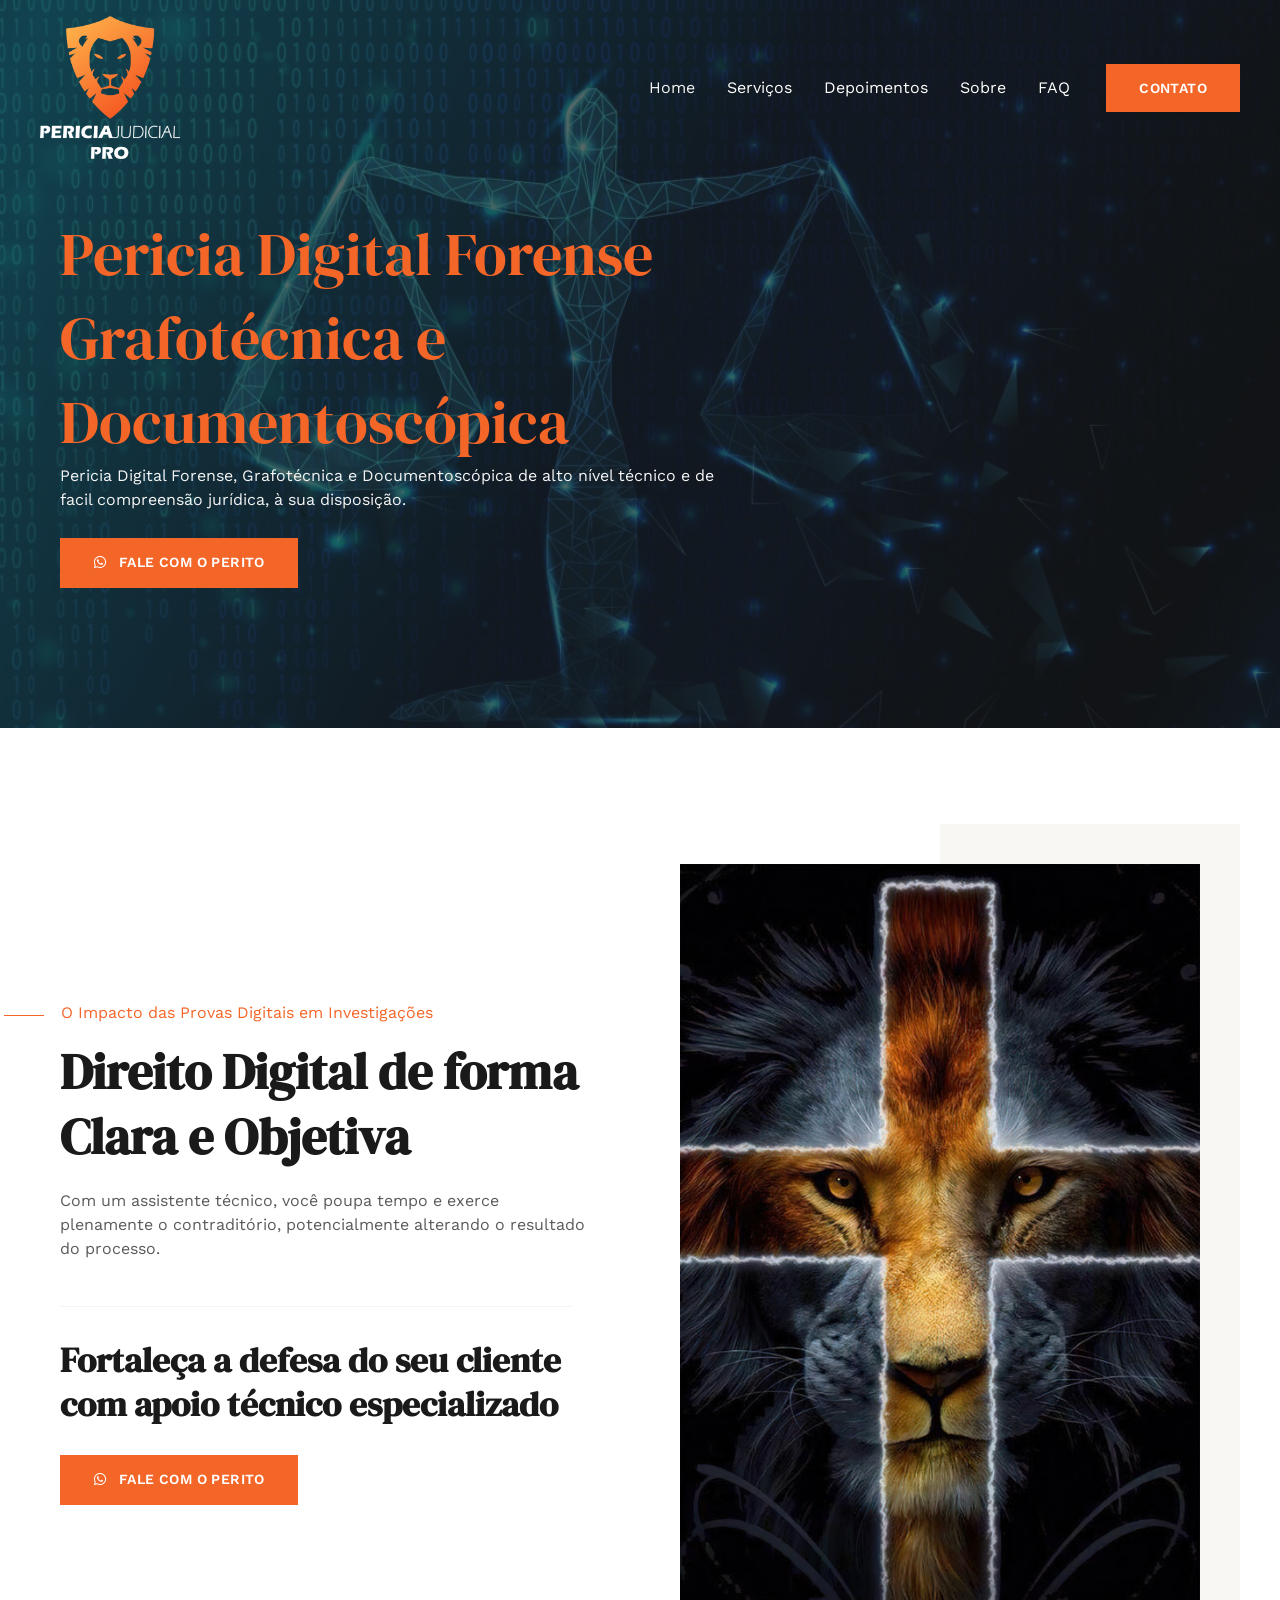
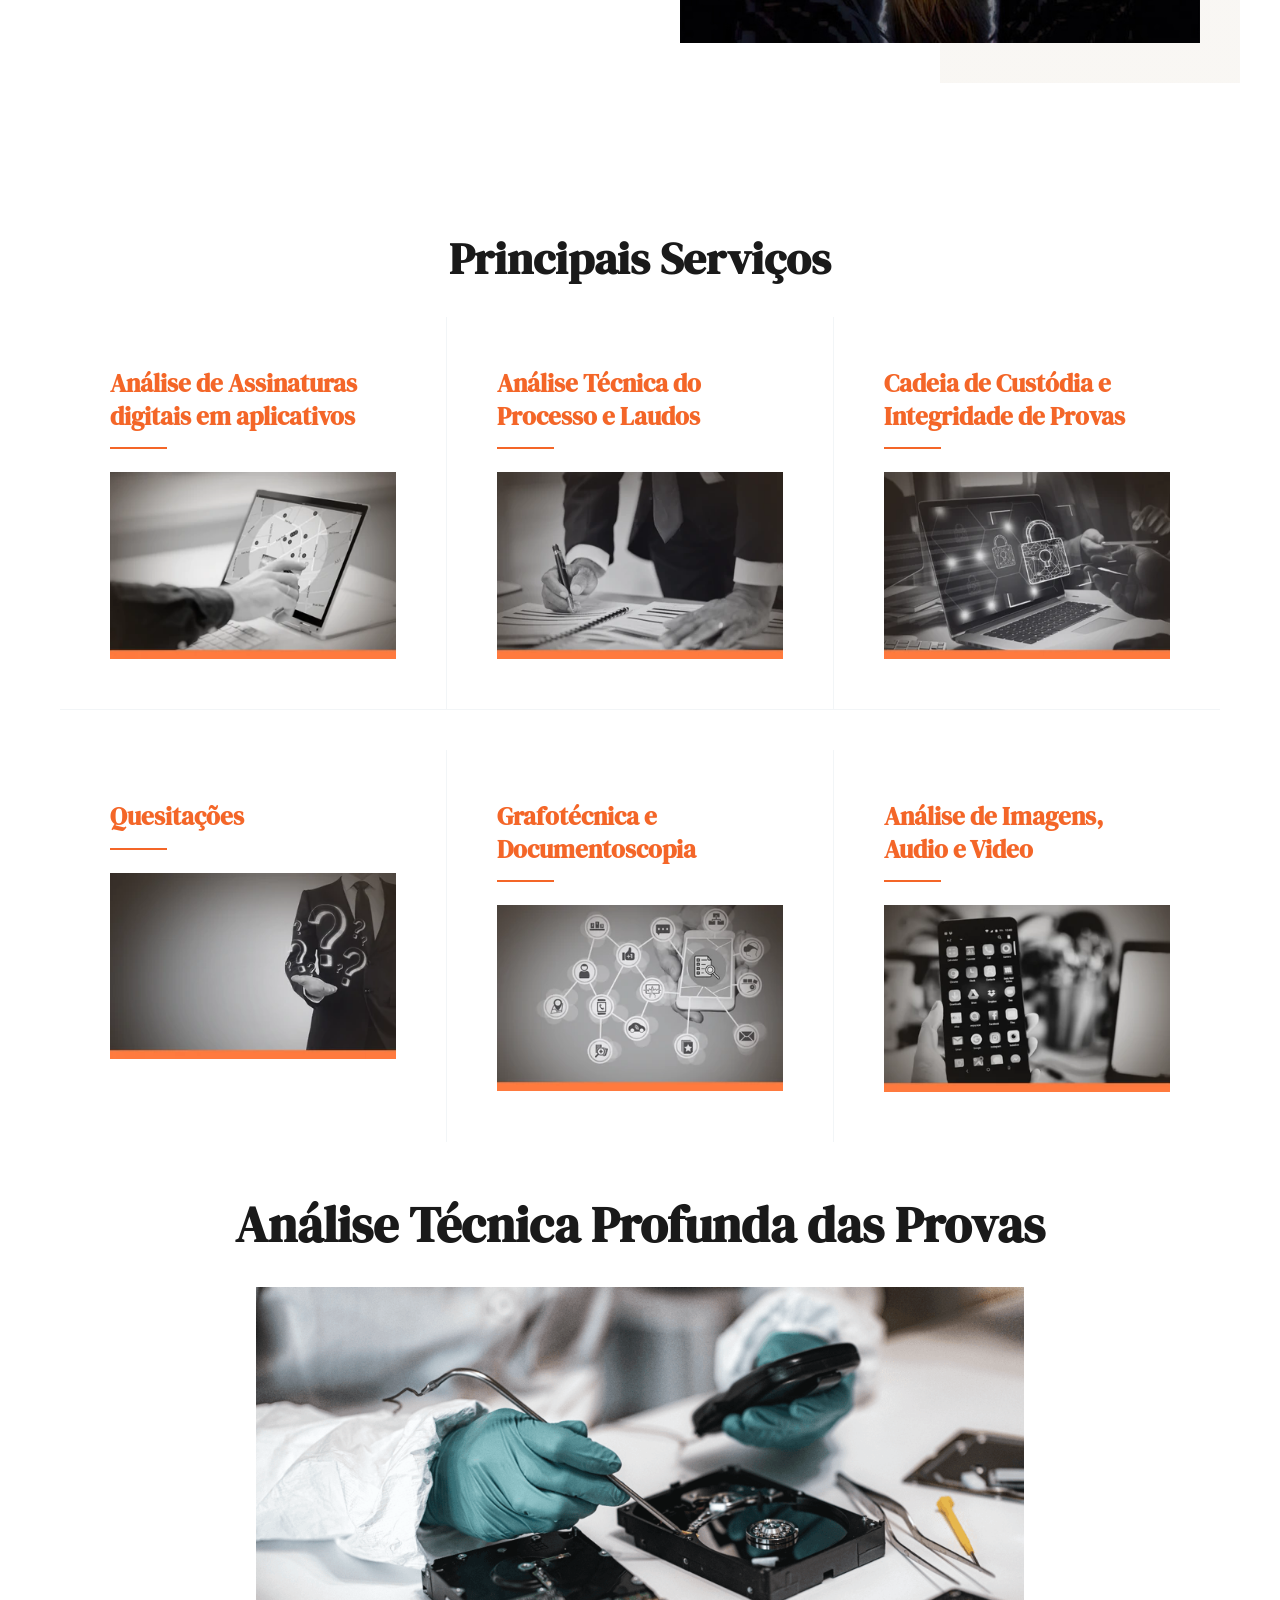
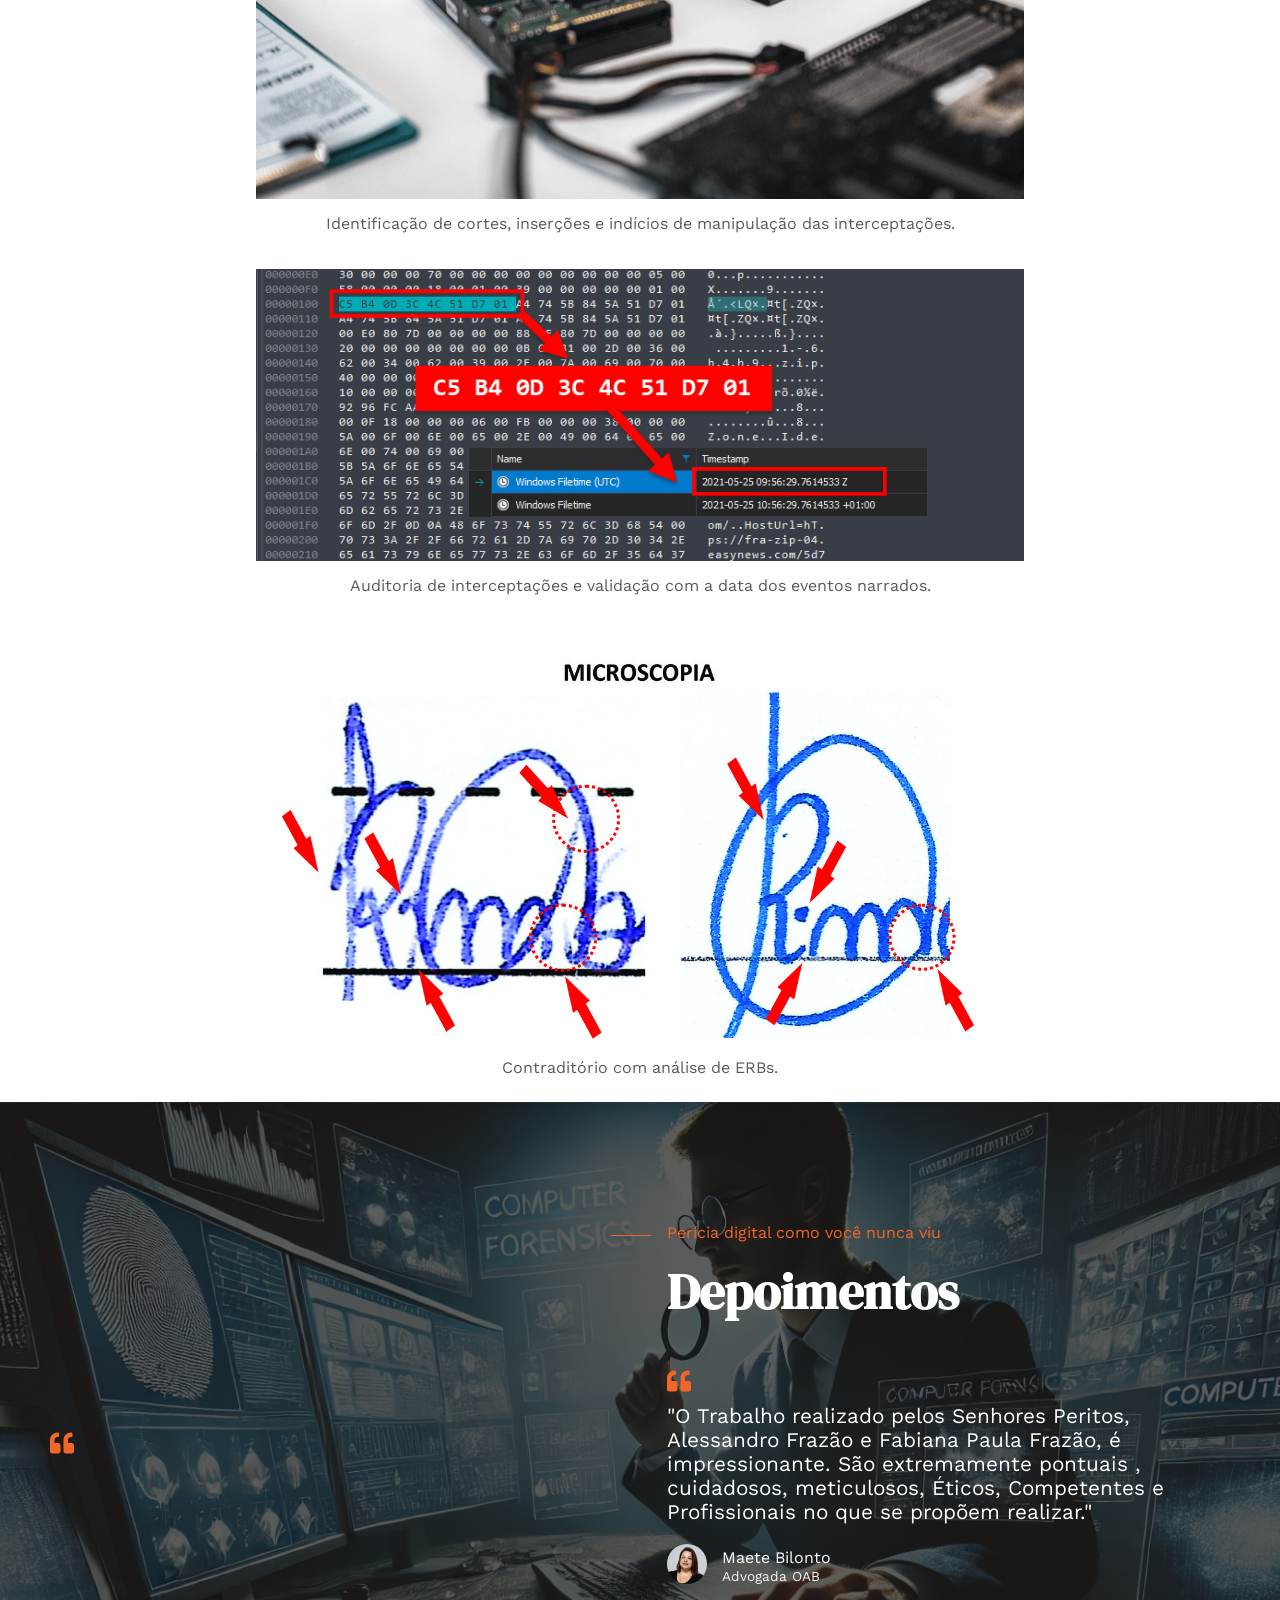
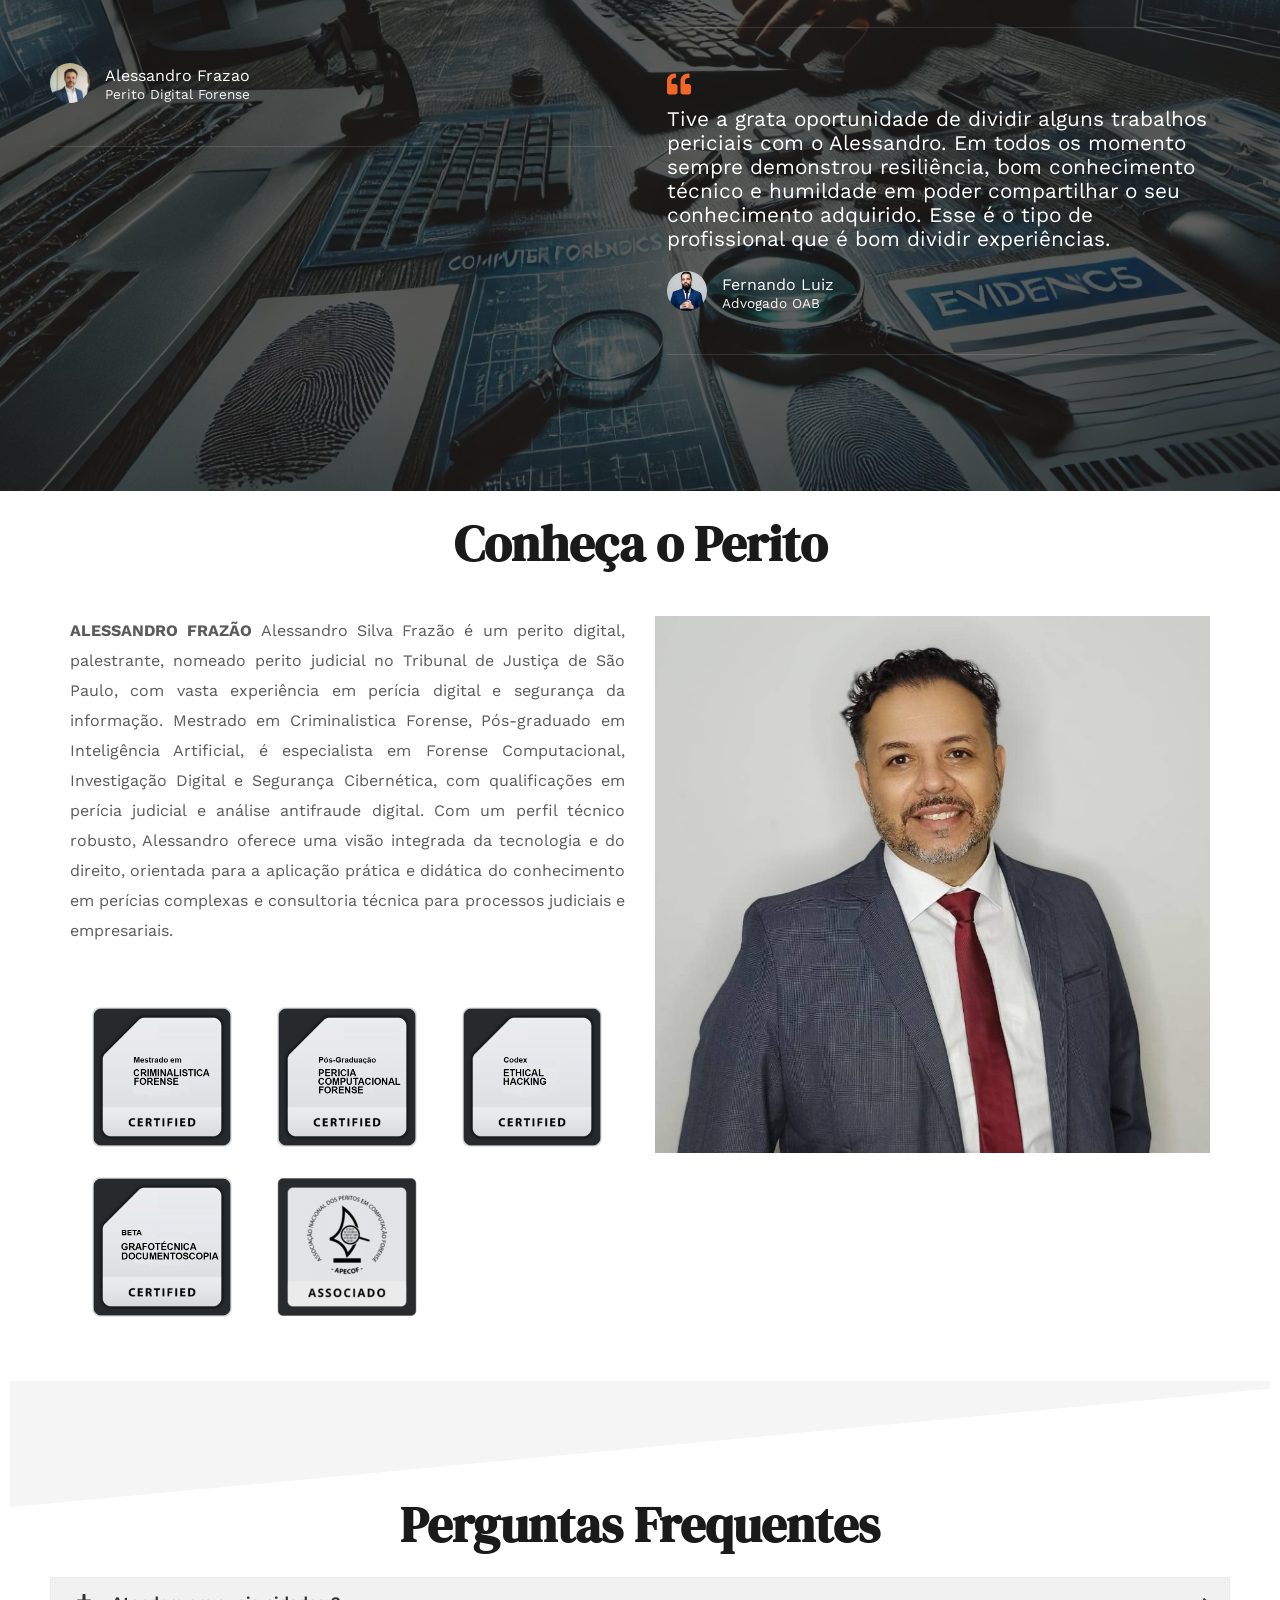
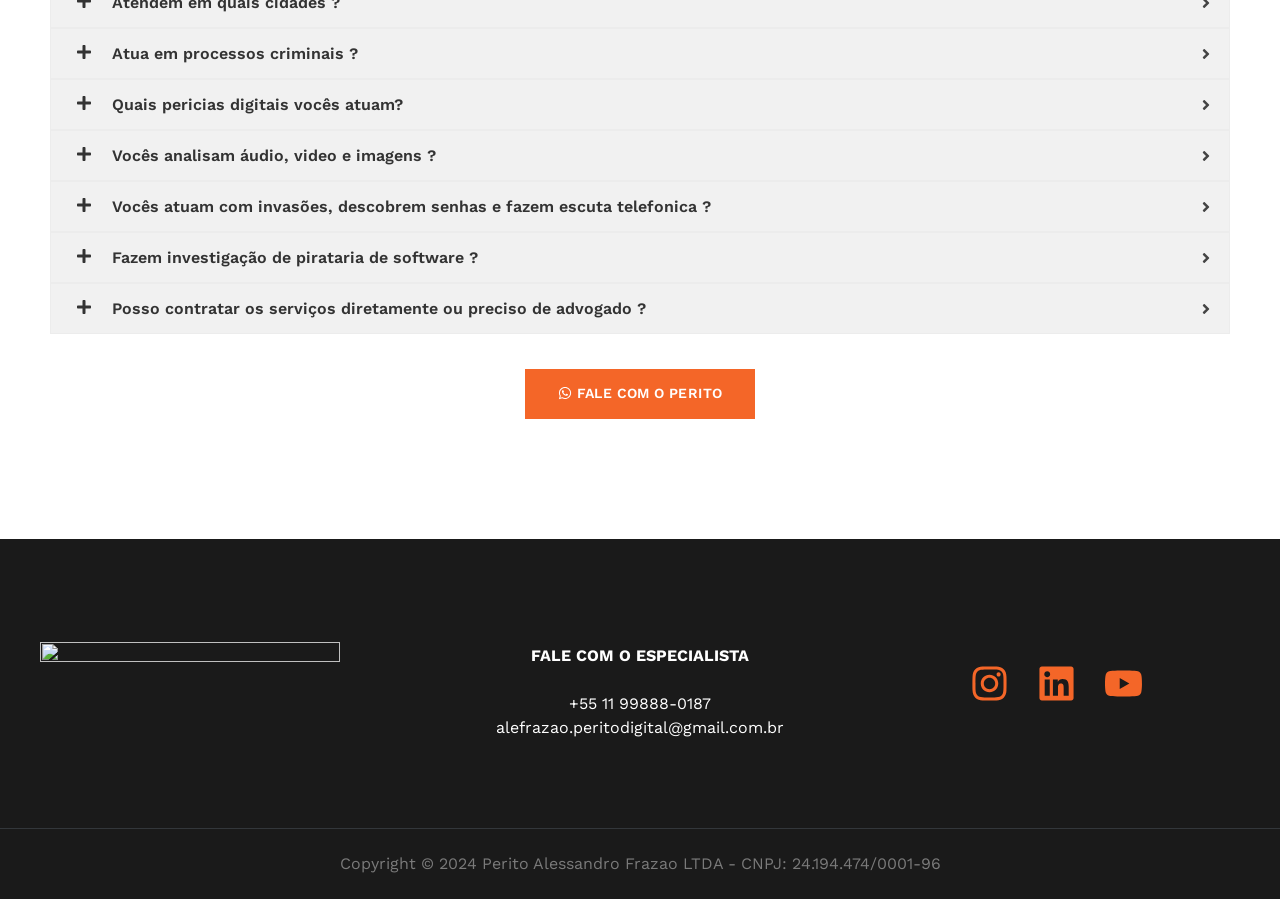
==== commit b3166157: "Commit atualizacao index" ====
--- a/index.html
+++ b/index.html
@@ -612,7 +612,7 @@
 		<div class="elementor-element elementor-element-df22311 e-con-full e-flex e-con e-child" data-id="df22311" data-element_type="container">
 				<div class="elementor-element elementor-element-999b539 elementor-widget elementor-widget-text-editor" data-id="999b539" data-element_type="widget" data-widget_type="text-editor.default">
 				<div class="elementor-widget-container">
-							<p><strong>ALESSANDRO FRAZÃO</strong> Alessandro Silva Frazão é perito digital, palestrante, nomeado perito judicial no Tribunal de Justiça de São Paulo, com vasta experiência em perícia digital e segurança da informação. Mestrado me Criminalistica Forense, Pós-graduado em Inteligência Artificial, é especialista em Forense Computacional, Investigação Digital e Segurança Cibernética, com qualificações em perícia judicial e análise antifraude digital. Com um perfil técnico robusto, Alessandro oferece uma visão integrada da tecnologia e do direito, orientada para a aplicação prática e didática do conhecimento em perícias complexas e consultoria técnica para processos judiciais e empresariais.</p>						</div>
+							<p><strong>ALESSANDRO FRAZÃO</strong> Alessandro Silva Frazão é um perito digital, palestrante, nomeado perito judicial no Tribunal de Justiça de São Paulo, com vasta experiência em perícia digital e segurança da informação. Mestrado em Criminalistica Forense, Pós-graduado em Inteligência Artificial, é especialista em Forense Computacional, Investigação Digital e Segurança Cibernética, com qualificações em perícia judicial e análise antifraude digital. Com um perfil técnico robusto, Alessandro oferece uma visão integrada da tecnologia e do direito, orientada para a aplicação prática e didática do conhecimento em perícias complexas e consultoria técnica para processos judiciais e empresariais.</p>						</div>
 				</div>
 				<div class="elementor-element elementor-element-d3caed2 elementor-widget elementor-widget-image-gallery" data-id="d3caed2" data-element_type="widget" data-widget_type="image-gallery.default">
 				<div class="elementor-widget-container">
